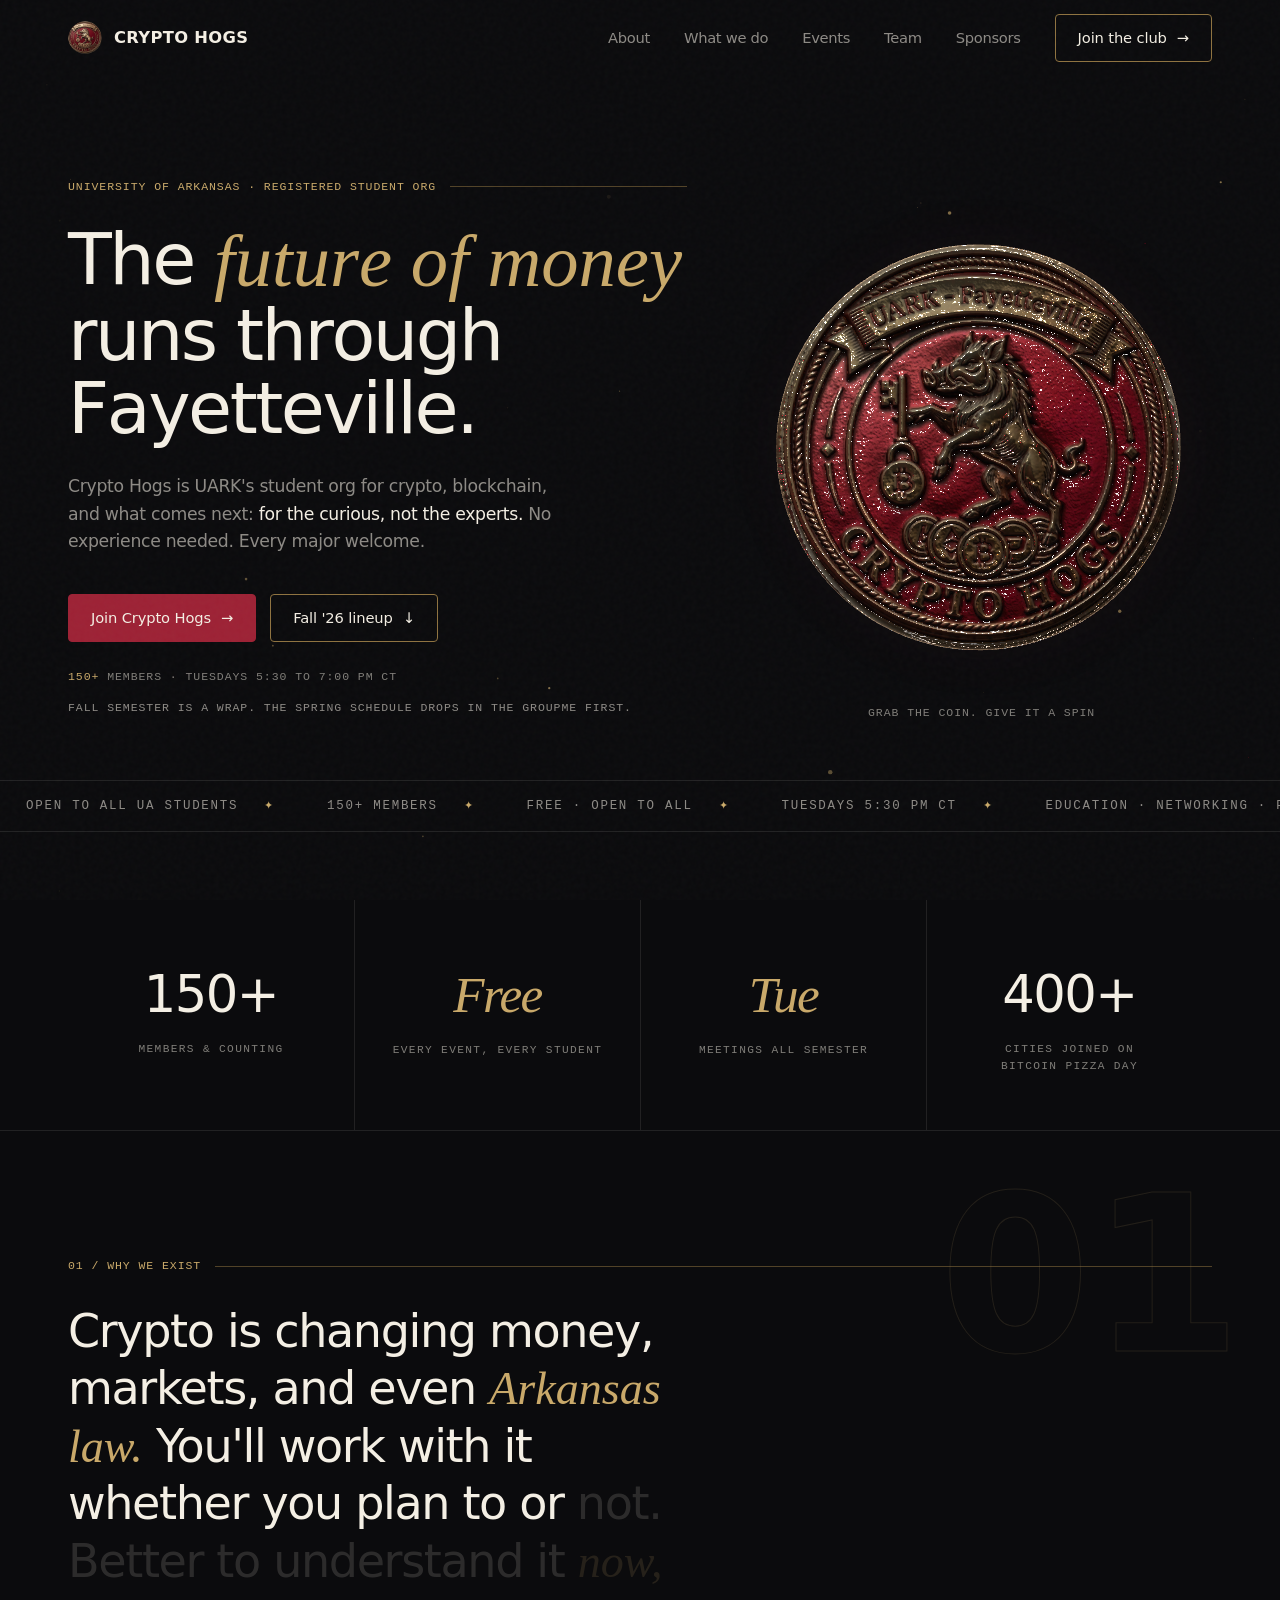
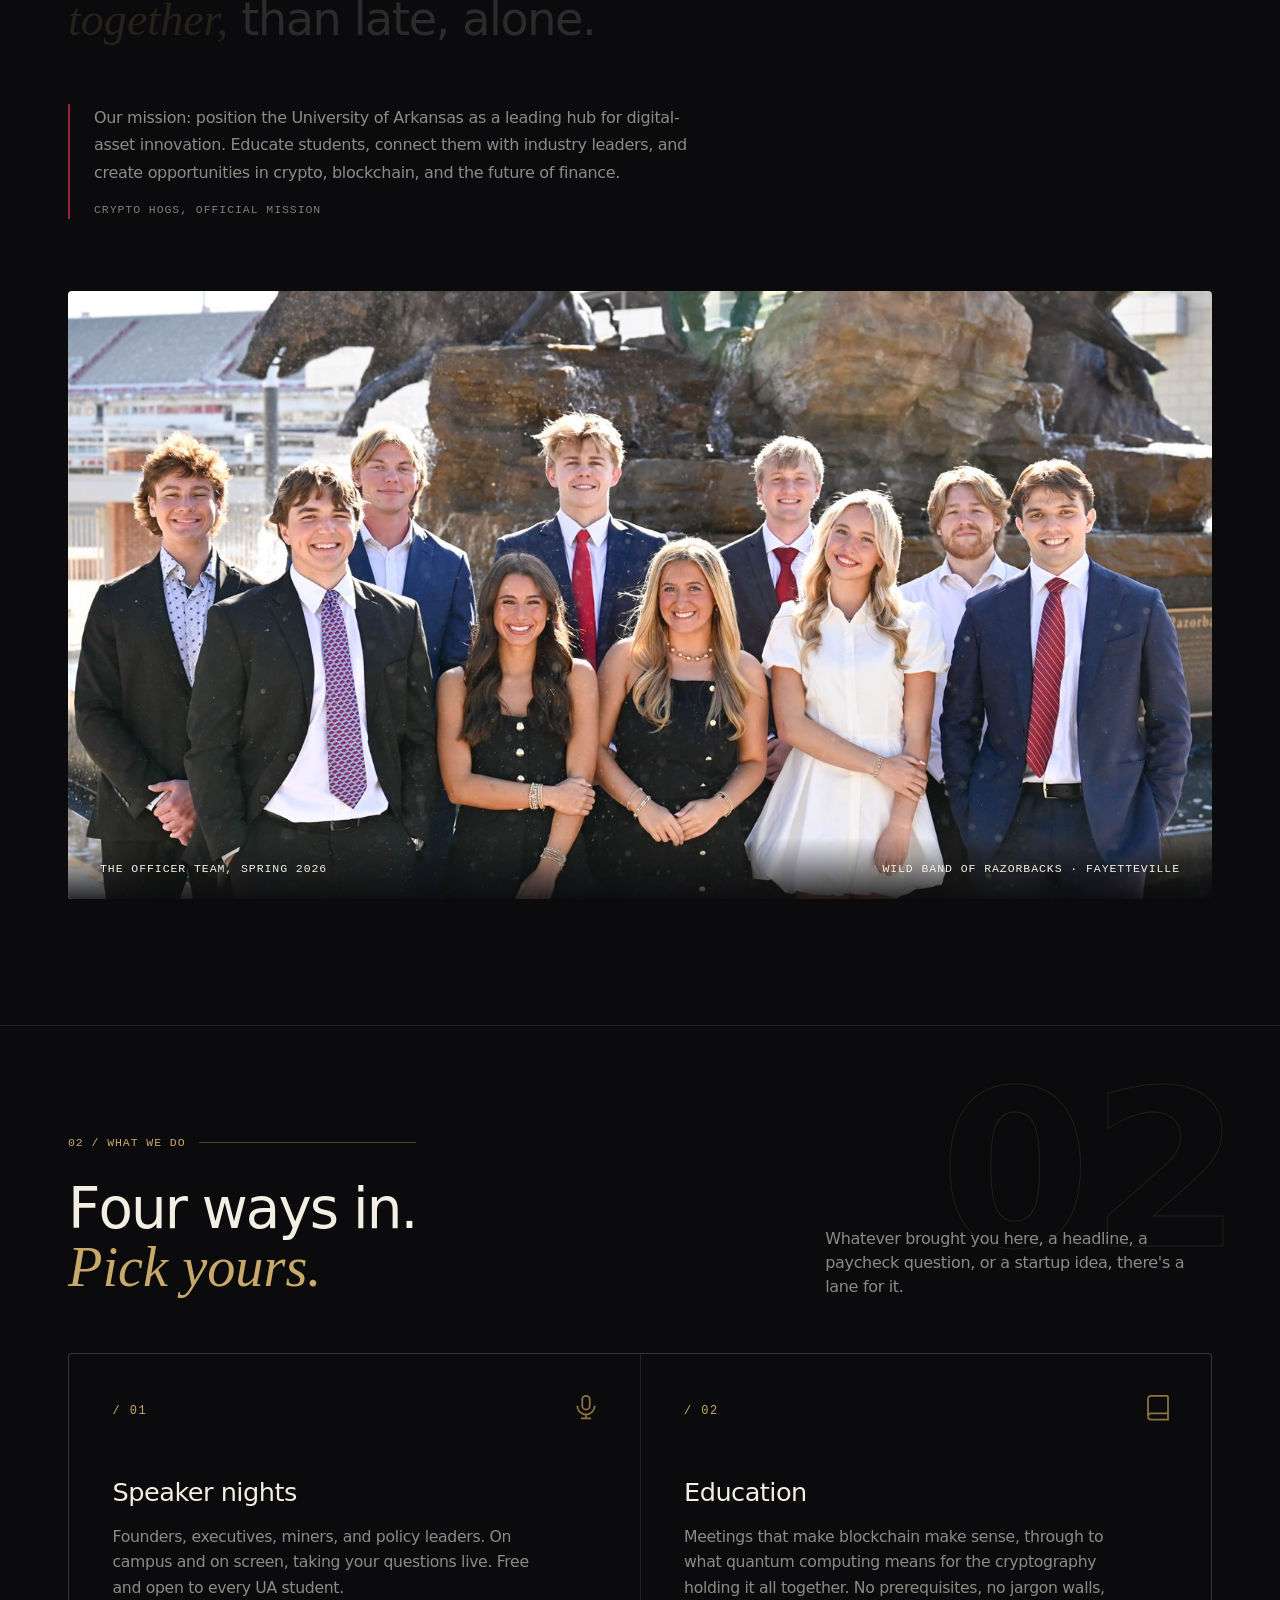
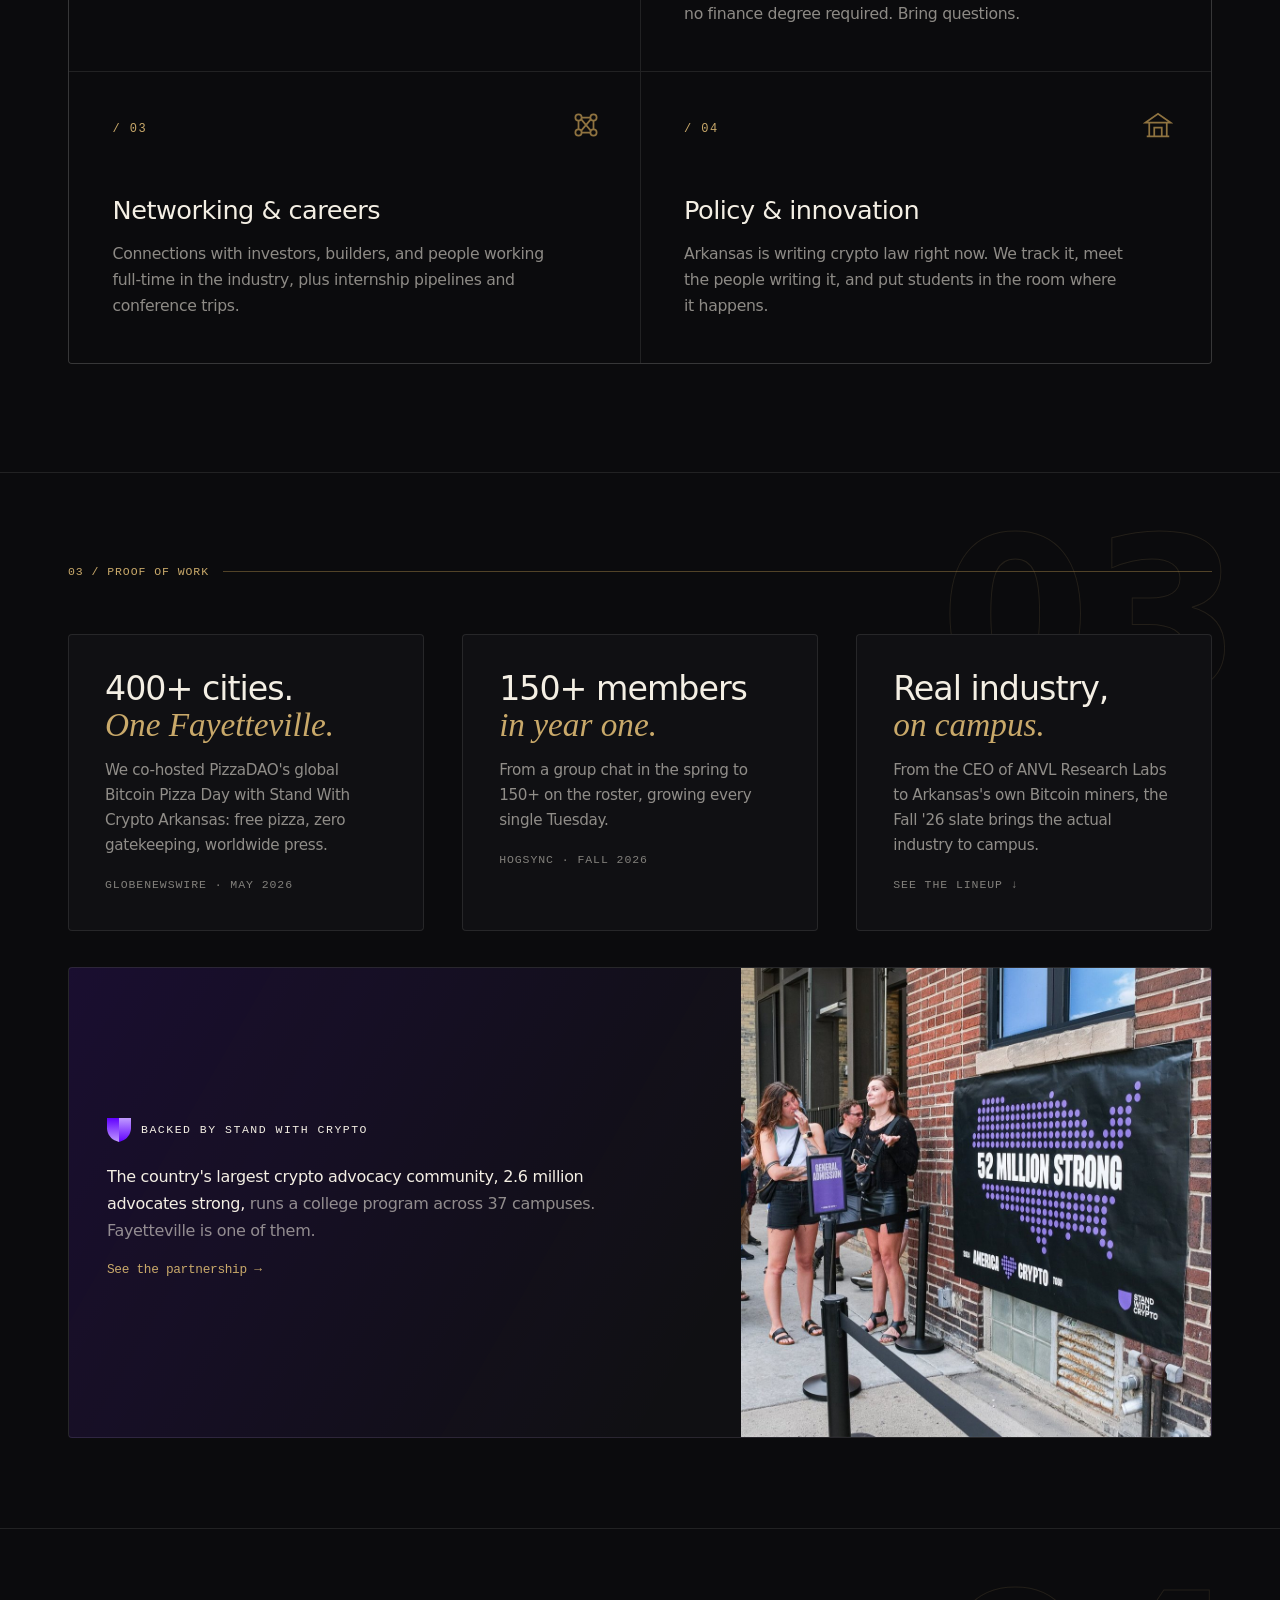
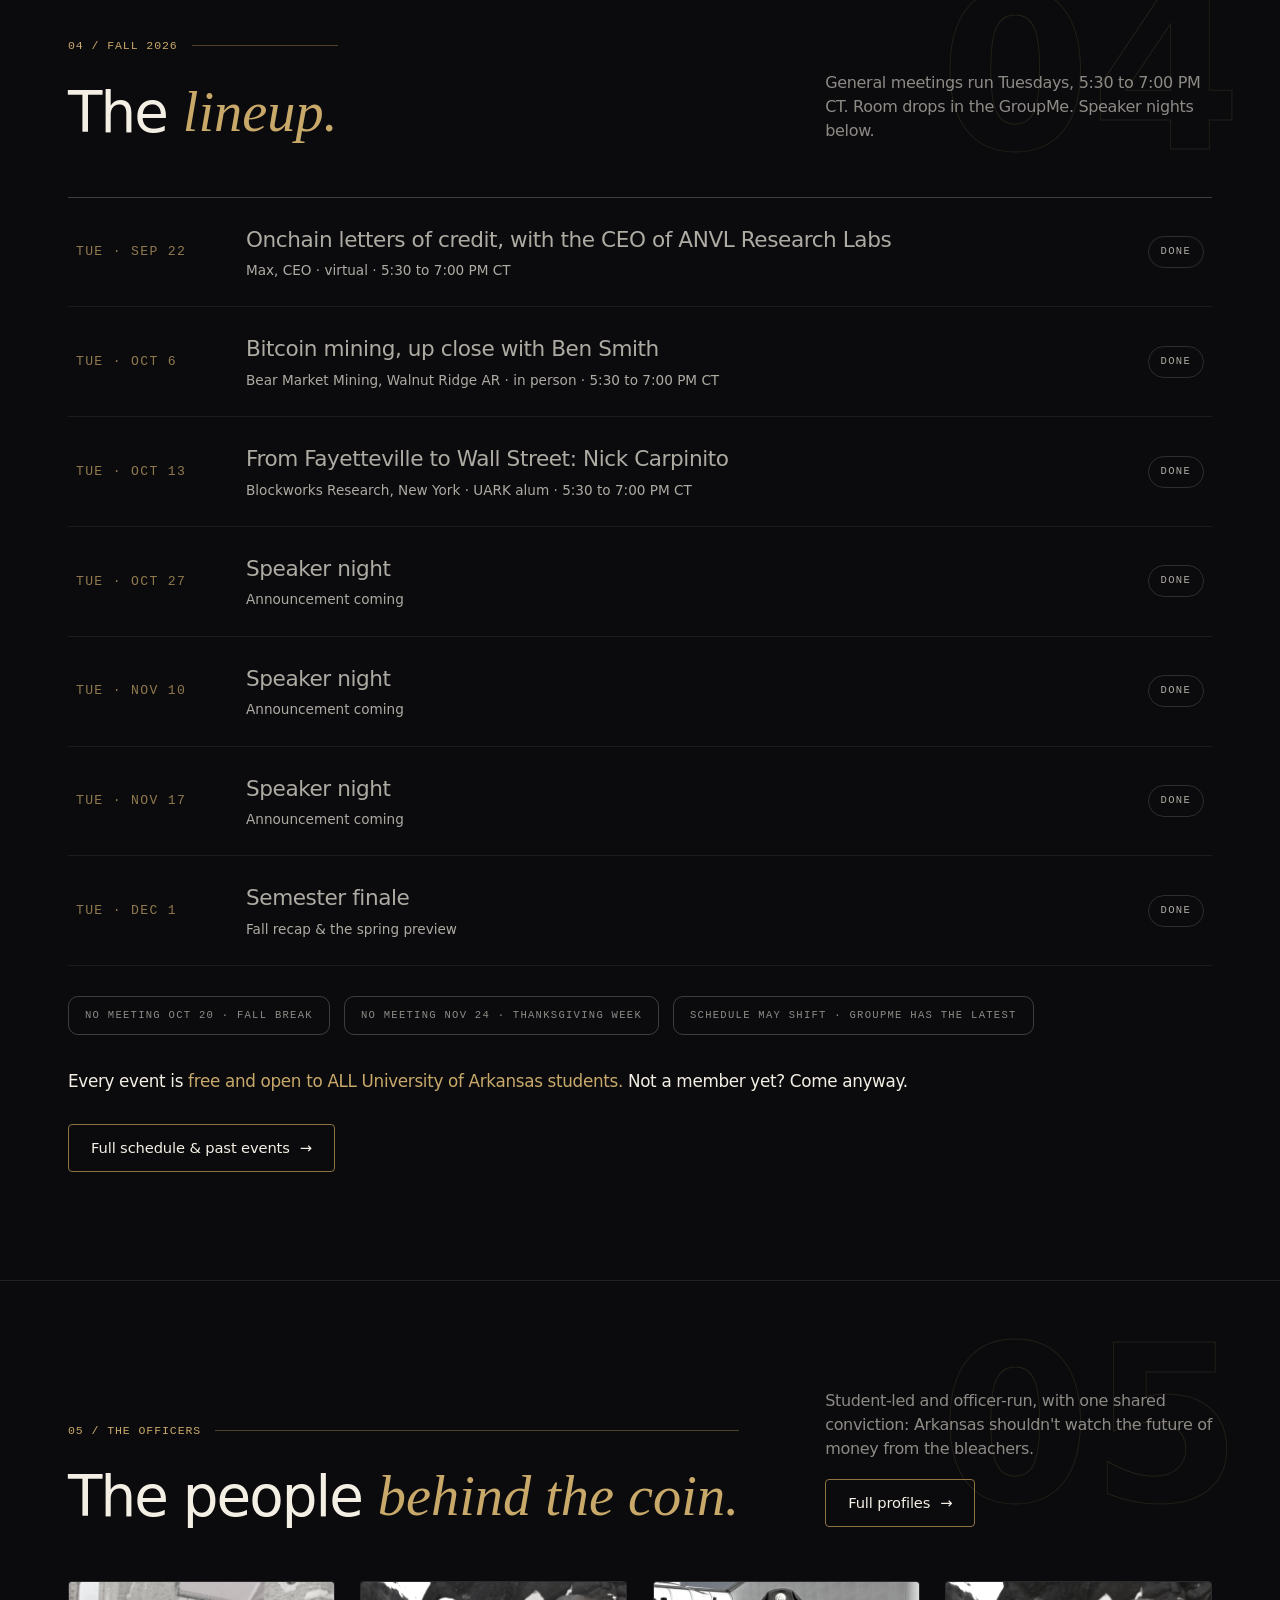
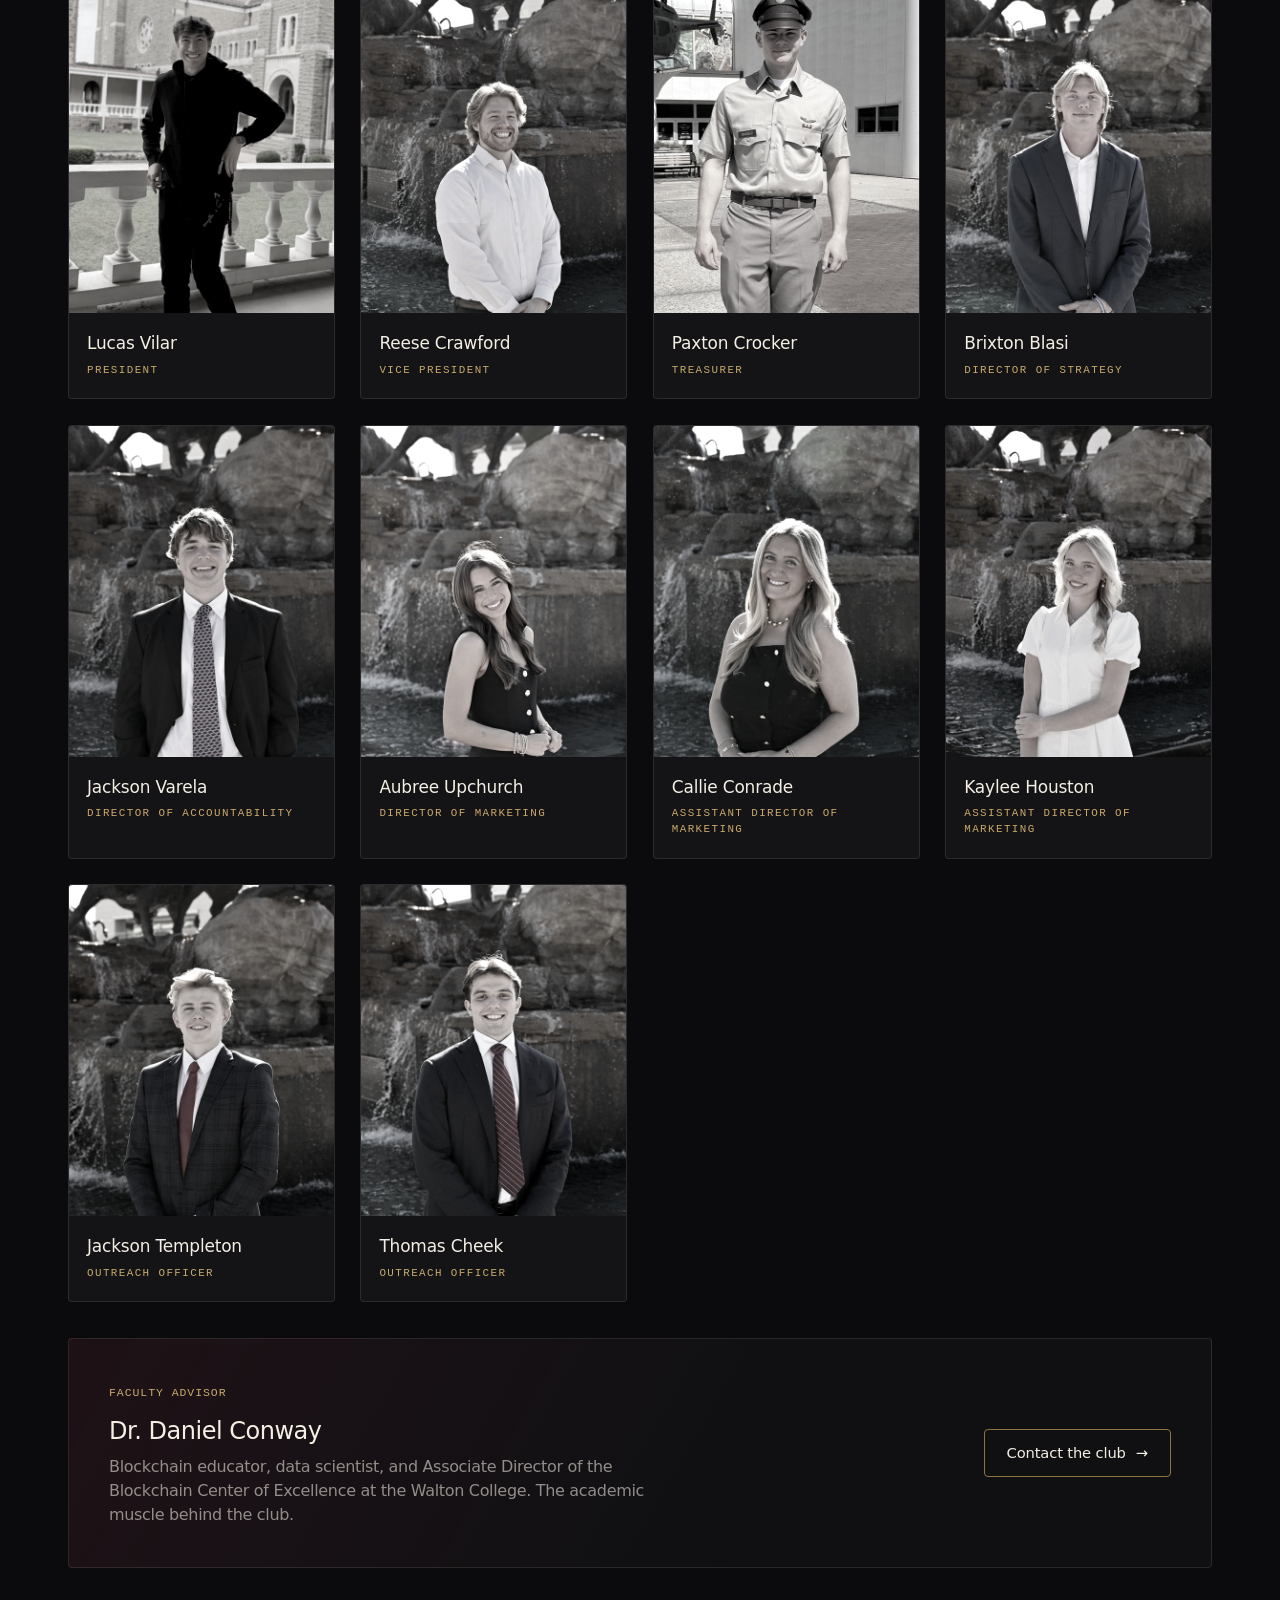
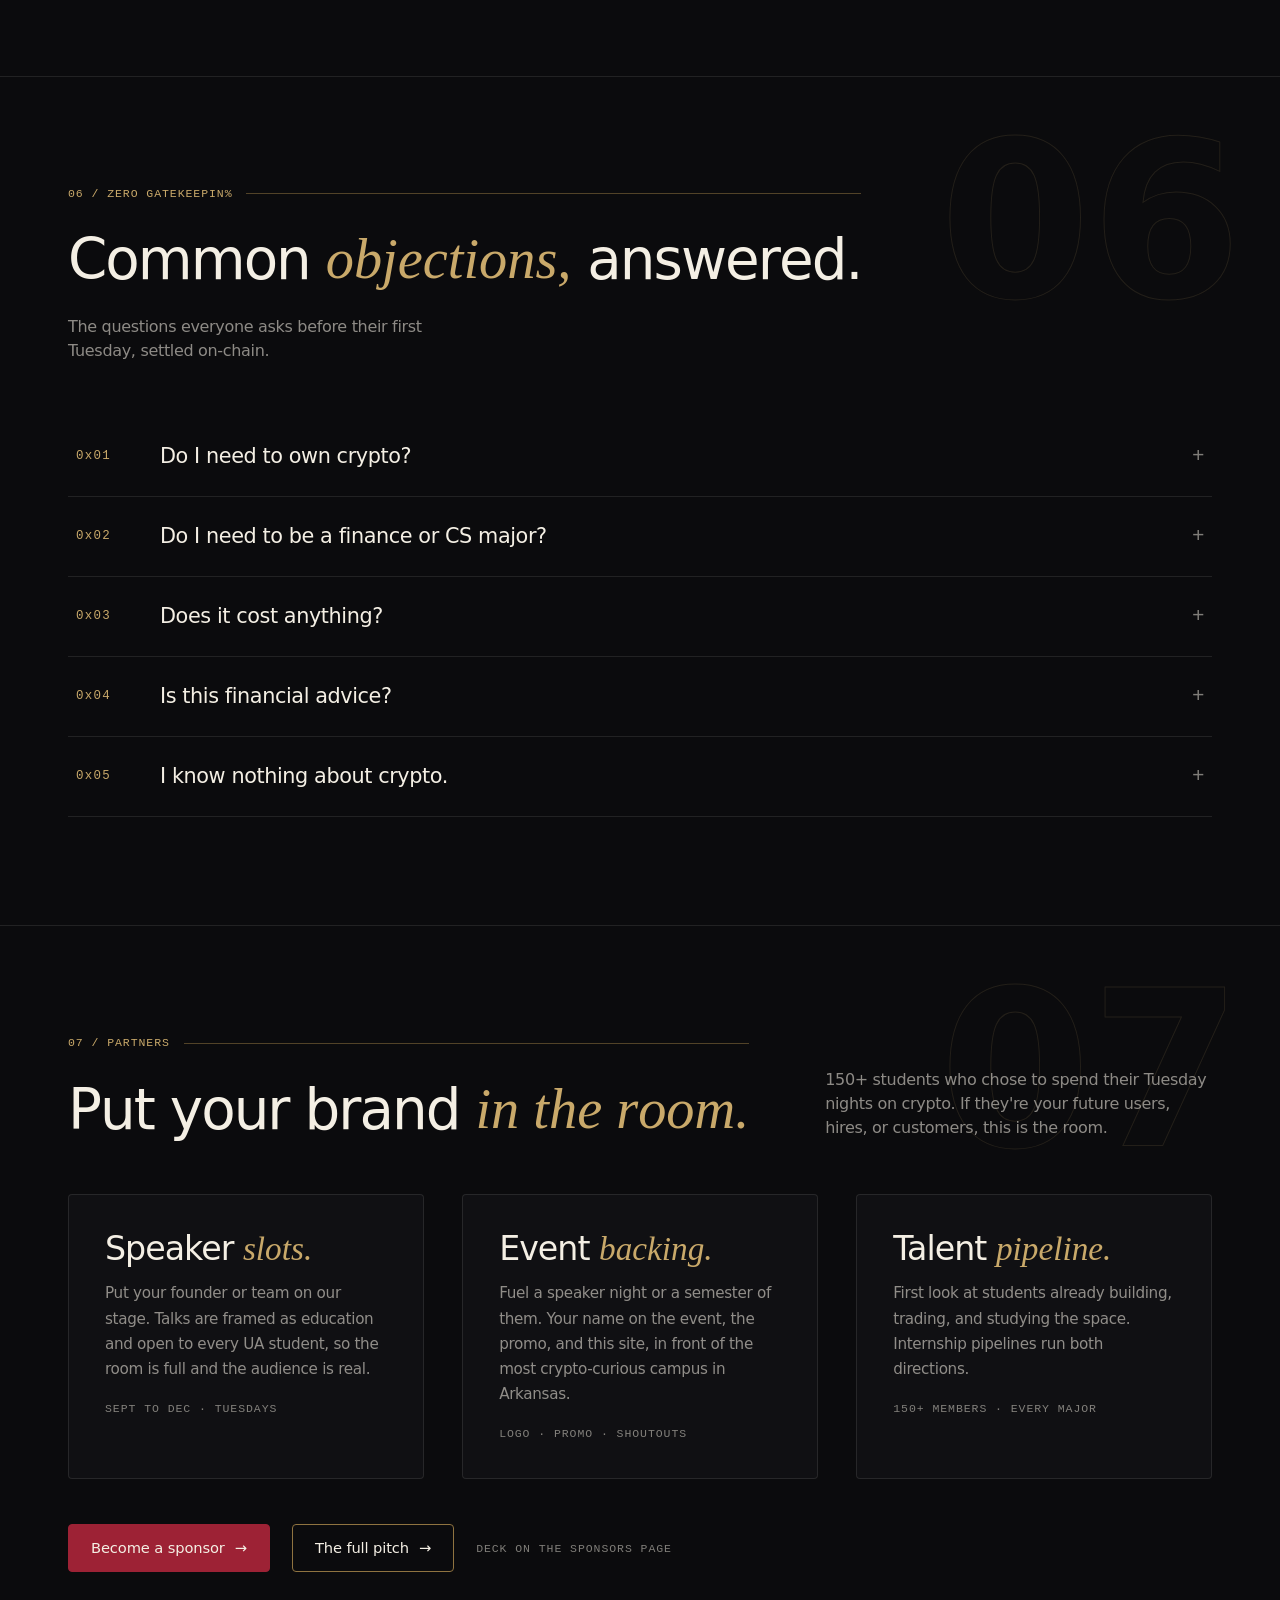
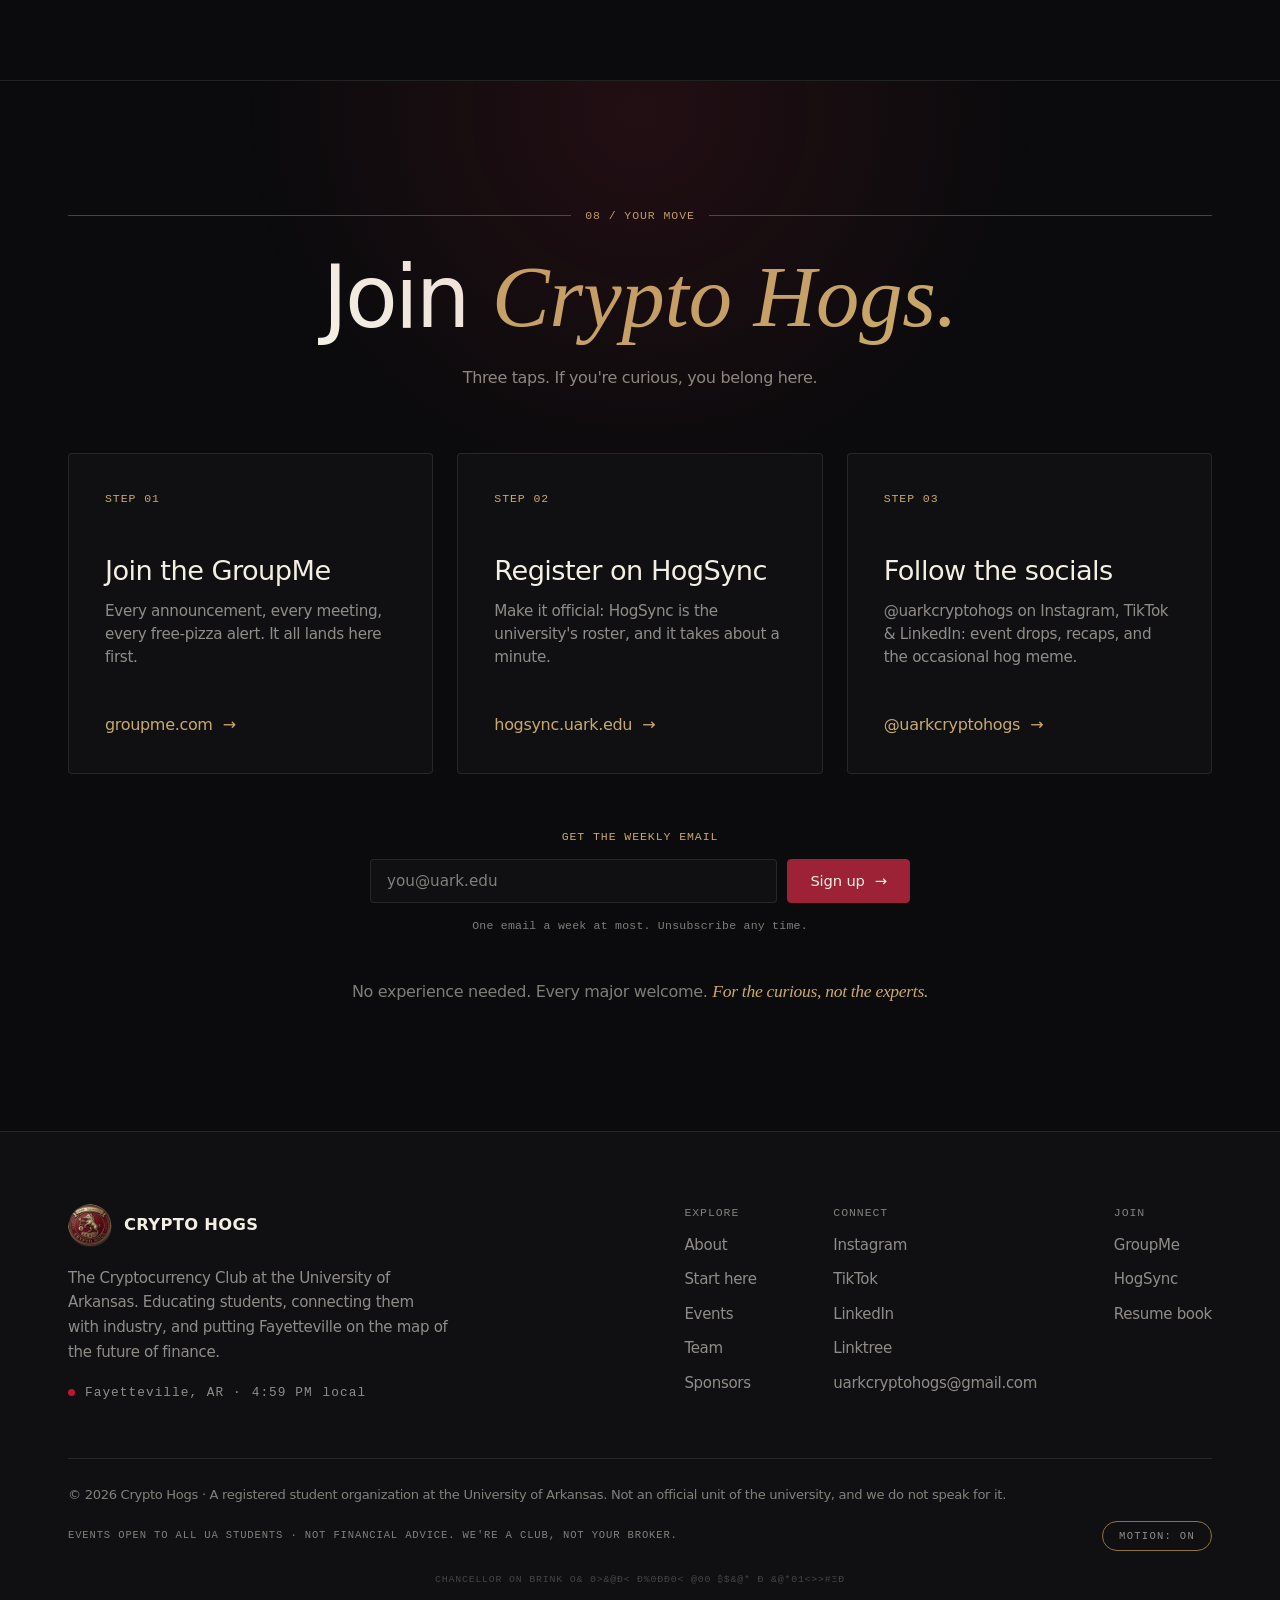
==== index.html @ 88d33157 "A start-here path for people who have never owned any crypto Adds start.html: five free resources in" ====
<!DOCTYPE html>
<!--
   CRYPTO HOGS · University of Arkansas · est. 2026
   The future of money runs through Fayetteville.
   psst... type "wps" anywhere on the page.
-->
<html lang="en">
<head>
<meta charset="UTF-8">
<meta name="viewport" content="width=device-width, initial-scale=1.0">
<meta http-equiv="Content-Security-Policy" content="default-src 'self'; script-src 'self' 'unsafe-inline'; style-src 'self' 'unsafe-inline' https://fonts.googleapis.com; font-src https://fonts.gstatic.com; img-src 'self' data:; connect-src 'self' https://mempool.space https://umnizqaitlhulsxsasoz.supabase.co; object-src 'none'; base-uri 'none'; form-action 'none'">
<meta name="referrer" content="strict-origin-when-cross-origin">
<script>
  /* Motion preference: an explicit choice on the page wins over the OS setting,
     so the experience never silently dies when the OS reduce-motion flag flips. */
  window.__reduced = function(){
    try {
      var p = localStorage.getItem('ch-motion');
      if (p === 'full') return false;
      if (p === 'reduced') return true;
    } catch (e) {}
    if (/[?&]motion\b/.test(location.search)) return false;
    if (/[?&]static\b/.test(location.search)) return true;
    return window.matchMedia('(prefers-reduced-motion: reduce)').matches;
  };
  /* Mirror the decision onto <html> so the CSS animations follow the same switch as the JS. */
  document.documentElement.classList.add(window.__reduced() ? 'motion-off' : 'motion-on');
</script>
<title>Crypto Hogs · UARK's Crypto Club</title>
<meta name="description" content="Crypto Hogs is the University of Arkansas student org for crypto, blockchain, and quantum computing. Speakers, education, networking, policy. Free and open to all UA students.">
<meta property="og:title" content="Crypto Hogs · UARK's Crypto Club">
<meta property="og:description" content="The future of money runs through Fayetteville. Speakers, education, networking & policy. Open to all UA students.">
<meta property="og:image" content="https://jacksonvarela1.github.io/cryptohogs/assets/og-card.jpg">
<meta property="og:url" content="https://jacksonvarela1.github.io/cryptohogs/">
<link rel="canonical" href="https://jacksonvarela1.github.io/cryptohogs/">
<meta property="og:type" content="website">
<meta name="twitter:card" content="summary_large_image">
<meta name="twitter:image" content="https://jacksonvarela1.github.io/cryptohogs/assets/og-card.jpg">
<link rel="apple-touch-icon" href="assets/apple-touch-icon.png">
<link rel="icon" type="image/png" href="assets/coin-96.png">
<noscript><style>.reveal{opacity:1!important;transform:none!important}.word{opacity:1!important}</style></noscript>
<link rel="preconnect" href="https://fonts.googleapis.com">
<link rel="preconnect" href="https://fonts.gstatic.com" crossorigin>
<link href="https://fonts.googleapis.com/css2?family=Space+Grotesk:wght@400;500;700&family=Instrument+Serif:ital@0;1&family=IBM+Plex+Mono:wght@400;500&display=swap" rel="stylesheet">
<style>
  /* ============ TOKENS ============ */
  :root{
    --ink:#0B0B0D;
    --ink-2:#101013;
    --panel:#141417;
    --line:rgba(244,239,228,.10);
    --line-strong:rgba(244,239,228,.22);
    --cream:#F4EFE4;
    --cream-dim:rgba(244,239,228,.56);
    --cream-faint:rgba(244,239,228,.5);
    --cardinal:#9D2235;
    --cardinal-hot:#C41230;
    --bronze:#C9A96A;
    --bronze-deep:#8F7340;
    --radius:4px;
    --ease:cubic-bezier(.22,1,.36,1);
    --font-d:'Space Grotesk',ui-sans-serif,system-ui,sans-serif;
    --font-s:'Instrument Serif',Georgia,serif;
    --font-m:'IBM Plex Mono',ui-monospace,Consolas,monospace;
  }
  *{margin:0;padding:0;box-sizing:border-box}
  html{scroll-behavior:smooth}
  /* Reduced motion: the OS preference applies unless the page's own Motion switch says "on";
     the switch saying "off" applies even when the OS says nothing. No JS: OS preference only. */
  @media (prefers-reduced-motion:reduce){
    html:not(.motion-on){scroll-behavior:auto}
    html:not(.motion-on) *,html:not(.motion-on) *::before,html:not(.motion-on) *::after{animation-duration:.01ms!important;animation-iteration-count:1!important;transition-duration:.01ms!important}
  }
  html.motion-off{scroll-behavior:auto}
  html.motion-off *,html.motion-off *::before,html.motion-off *::after{animation-duration:.01ms!important;animation-iteration-count:1!important;transition-duration:.01ms!important}
  html{background:var(--ink)}
  /* overflow-x:clip on body only (not hidden, not on html): hidden makes body a
     scroll container and breaks smooth anchor scrolling; clip on html freezes
     page scrolling entirely because its paired axis also computes to clip */
  body{overflow-x:clip}
  body{
    background:transparent;
    color:var(--cream);
    font-family:var(--font-d);
    font-size:1rem;
    line-height:1.5;
    letter-spacing:-.02em;
    -webkit-font-smoothing:antialiased;
  }
  section[id]{scroll-margin-top:72px}
  ::selection{background:var(--cardinal);color:var(--cream)}
  :focus-visible{outline:1.5px solid var(--bronze);outline-offset:4px}
  a[target="_blank"]::after{content:" (opens in a new tab)";position:absolute;width:1px;height:1px;overflow:hidden;clip:rect(0 0 0 0);white-space:nowrap}
  img{max-width:100%;display:block}
  a{color:inherit;text-decoration:none}
  .wrap{max-width:1240px;margin:0 auto;padding:0 clamp(20px,4vw,48px)}
  .mono{font-family:var(--font-m);letter-spacing:.08em;text-transform:uppercase;font-size:.72rem;font-weight:500}
  .serif{font-family:var(--font-s);font-style:italic;font-weight:400;letter-spacing:0}
  .eyebrow{display:flex;align-items:center;gap:14px;color:var(--bronze);margin-bottom:28px}
  .eyebrow::after{content:"";height:1px;flex:1;background:var(--bronze-deep);opacity:.55}
  .join .eyebrow::before{content:"";height:1px;flex:1;background:var(--bronze-deep);opacity:.55}
  .proof .eyebrow{margin-bottom:clamp(36px,6vh,64px)}
  section{position:relative}

  /* ============ REVEAL ANIMS ============ */
  .reveal{opacity:0;transform:translateY(28px);transition:opacity .9s var(--ease),transform .9s var(--ease)}
  .reveal.in{opacity:1;transform:none}
  .reveal-d1{transition-delay:.08s}.reveal-d2{transition-delay:.16s}.reveal-d3{transition-delay:.24s}.reveal-d4{transition-delay:.32s}

  /* ============ NAV ============ */
  header{
    position:fixed;inset:0 0 auto 0;z-index:70;
    transition:background .4s var(--ease),border-color .4s var(--ease);
    border-bottom:1px solid transparent;
  }
  header.scrolled{background:rgba(11,11,13,.96);border-bottom-color:var(--line)}
  .nav{display:flex;align-items:center;justify-content:space-between;height:76px}
  .brand{display:flex;align-items:center;gap:12px;font-weight:700;font-size:1.02rem;letter-spacing:.02em}
  .brand img{width:34px;height:34px;transition:transform .6s var(--ease)}
  .brand:hover img{transform:rotate(180deg)}
  .navlinks{display:flex;align-items:center;gap:34px}
  .navlinks a.link{font-size:.92rem;color:var(--cream-dim);transition:color .3s var(--ease);position:relative}
  .navlinks a.link:hover{color:var(--cream)}
  .navlinks a.link::after{content:"";position:absolute;left:0;bottom:-6px;height:1px;width:0;background:var(--bronze);transition:width .35s var(--ease)}
  .navlinks a.link:hover::after{width:100%}
  .btn{
    display:inline-flex;align-items:center;gap:10px;
    font-family:var(--font-d);font-weight:500;font-size:.92rem;letter-spacing:-.01em;
    padding:12px 22px;border-radius:var(--radius);cursor:pointer;
    border:1px solid var(--bronze-deep);color:var(--cream);background:transparent;
    transition:background .3s var(--ease),border-color .3s var(--ease),color .3s var(--ease),transform .3s var(--ease);
  }
  .btn:hover{background:var(--bronze);border-color:var(--bronze);color:#141414}
  .btn.solid{background:var(--cardinal);border-color:var(--cardinal)}
  .btn.solid:hover{background:var(--cardinal-hot);border-color:var(--cardinal-hot);color:var(--cream)}
  .btn .arr{transition:transform .3s var(--ease)}
  .btn:hover .arr{transform:translateX(4px)}
  .burger{display:none;background:none;border:none;cursor:pointer;padding:10px;z-index:70}
  .burger span{display:block;width:26px;height:2px;background:var(--cream);margin:6px 0;transition:transform .4s var(--ease),opacity .3s}
  .menu-open .burger span:nth-child(1){transform:translateY(8px) rotate(45deg)}
  .menu-open .burger span:nth-child(2){opacity:0}
  .menu-open .burger span:nth-child(3){transform:translateY(-8px) rotate(-45deg)}
  .mobilemenu{
    position:fixed;inset:0;background:var(--ink);z-index:60;display:flex;flex-direction:column;
    justify-content:center;padding:0 32px;gap:8px;
    opacity:0;pointer-events:none;visibility:hidden;
    transition:opacity .4s var(--ease),visibility 0s .4s;
  }
  .menu-open .mobilemenu{opacity:1;pointer-events:auto;visibility:visible;transition:opacity .4s var(--ease),visibility 0s 0s}
  body.menu-open{overflow:hidden}
  .mobilemenu a{font-size:clamp(2rem,9vw,3rem);font-weight:500;letter-spacing:-.03em;padding:10px 0;border-bottom:1px solid var(--line);transition:color .3s,padding-left .3s var(--ease)}
  .mobilemenu a:hover{color:var(--bronze);padding-left:12px}
  .mobilemenu .mono{color:var(--cream-faint);margin-bottom:18px}

  /* ============ HERO ============ */
  .hero{min-height:100vh;min-height:100svh;display:flex;flex-direction:column;justify-content:center;padding-top:110px;position:relative}
  .hero-grid{display:grid;grid-template-columns:1.15fr .85fr;gap:clamp(24px,5vw,72px);align-items:center}
  h1{
    font-size:clamp(2.6rem,5.6vw,4.9rem);
    line-height:1.02;font-weight:500;letter-spacing:-.035em;
  }
  h1 .serif{color:var(--bronze);font-size:1.04em}
  .hero-sub{margin-top:28px;max-width:46ch;color:var(--cream-dim);font-size:1.08rem;line-height:1.6}
  .hero-sub strong{color:var(--cream);font-weight:500}
  .hero-ctas{display:flex;gap:14px;margin-top:38px;flex-wrap:wrap}
  .hero-note{margin-top:26px;color:var(--cream-faint)}
  .hero-note b{color:var(--bronze);font-weight:500}

  /* coin */
  .coin-stage{display:flex;justify-content:center;position:relative}
  .coin-glow{
    position:absolute;inset:50% auto auto 50%;width:min(34vw,480px);aspect-ratio:1;
    transform:translate(-50%,-50%);border-radius:50%;
    background:radial-gradient(circle,rgba(201,169,106,.20),rgba(157,34,53,.10) 45%,transparent 70%);
    filter:blur(30px);pointer-events:none;
  }
  .coin-wrap{position:relative}
  .coin3d{
    width:min(36vw,500px);aspect-ratio:1;position:relative;cursor:grab;user-select:none;
    touch-action:pan-y;-webkit-tap-highlight-color:transparent;
  }
  .coin3d.dragging{cursor:grabbing}
  .coin3d canvas{position:absolute;inset:0;width:100%!important;height:100%!important;display:block}
  .coin3d img{
    position:absolute;inset:9%;width:82%;height:82%;border-radius:50%;pointer-events:none;
    box-shadow:0 30px 60px rgba(0,0,0,.55);transition:opacity .6s var(--ease);
  }
  .coin3d.live img{opacity:0}
  .brand img{border-radius:50%}
  @keyframes floaty{0%,100%{transform:translateY(0)}50%{transform:translateY(-14px)}}
  .coin-float{animation:floaty 6.5s ease-in-out infinite}
  .coin-hint{position:absolute;left:50%;bottom:-44px;transform:translateX(-50%);color:var(--cream-faint);white-space:nowrap}
  .particle{position:fixed;z-index:115;pointer-events:none;font-size:20px;line-height:1;will-change:transform,opacity}

  /* film grain (static: animating a full-viewport layer costs more than it looks) */
  body::after{
    content:"";position:fixed;inset:0;pointer-events:none;z-index:100;opacity:.05;
    background-image:url("data:image/svg+xml,%3Csvg xmlns='http://www.w3.org/2000/svg' viewBox='0 0 220 220'%3E%3Cfilter id='n'%3E%3CfeTurbulence type='fractalNoise' baseFrequency='0.85' numOctaves='2'/%3E%3C/filter%3E%3Crect width='220' height='220' filter='url(%23n)' opacity='0.55'/%3E%3C/svg%3E");
  }

  /* ghost section numerals */
  .ghost{
    position:absolute;top:clamp(10px,4vh,44px);right:clamp(6px,3vw,44px);z-index:0;
    font-family:var(--font-d);font-weight:700;line-height:1;pointer-events:none;user-select:none;
    font-size:clamp(7rem,17vw,15rem);color:transparent;
    -webkit-text-stroke:1px rgba(201,169,106,.13);
  }
  @media (max-width:480px){.ghost{display:none}}
  .ghost ~ .wrap{position:relative;z-index:1}

  /* custom cursor */
  @media (hover:hover) and (pointer:fine){
    body.cursor-on, body.cursor-on a, body.cursor-on button, body.cursor-on .coin3d{cursor:none}
    .cur-dot,.cur-ring{position:fixed;top:0;left:0;pointer-events:none;z-index:120;border-radius:50%;transform:translate(-200px,-200px)}
    .cur-dot{width:6px;height:6px;background:var(--bronze)}
    .cur-ring{
      width:34px;height:34px;border:1px solid rgba(201,169,106,.55);
      transition:border-color .25s var(--ease);
    }
    body.cursor-hot .cur-ring{border-color:var(--bronze)}
    body.cursor-hot .cur-dot{background:var(--cardinal-hot)}
  }

  /* masked char reveal (mask released after the reveal so descenders never clip) */
  .word-w{display:inline-block;overflow:hidden;vertical-align:top}
  .ch{display:inline-block}
  .split-done .word-w{overflow:visible}

  /* officer photos: mono at rest, color on hover */
  .card .ph img{filter:saturate(.12) contrast(1.06);transition:transform .9s var(--ease),filter .7s var(--ease)}
  .card:hover .ph img{filter:none}

  /* card glare sweep (position driven by JS tilt) */
  .card::after{
    content:"";position:absolute;inset:0;pointer-events:none;opacity:0;z-index:2;
    background:radial-gradient(420px circle at var(--gx,50%) var(--gy,50%),rgba(201,169,106,.15),transparent 55%);
    transition:opacity .4s var(--ease);
  }
  .card:hover::after{opacity:1}

  /* page-wide ember field (fixed, behind all content) */
  .embers{position:fixed;inset:0;pointer-events:none;z-index:-1}
  .hero > .wrap, .hero > .marquee{position:relative;z-index:1}

  /* constant ambient life: gold accents breathe, glow pulses, marquee stars turn */
  @keyframes goldbreathe{0%,100%{opacity:.82}50%{opacity:1}}
  .proof-card .serif, .stat b em, .join-fine em{animation:goldbreathe 6.5s ease-in-out infinite}
  .mq-paused .marquee-track{animation-play-state:paused}
  @keyframes glowpulse{0%,100%{opacity:.8;transform:translate(-50%,-50%) scale(1)}50%{opacity:1;transform:translate(-50%,-50%) scale(1.08)}}
  .coin-glow{animation:glowpulse 6s ease-in-out infinite}
  @keyframes spinstar{to{transform:rotate(360deg)}}
  .marquee-inner span::after{display:inline-block;animation:spinstar 10s linear infinite}

  /* scroll progress */
  .scroll-progress{
    position:fixed;top:0;left:0;right:0;height:2px;z-index:130;pointer-events:none;
    background:linear-gradient(90deg,var(--bronze),var(--cardinal-hot));
    transform:scaleX(0);transform-origin:0 50%;
  }

  /* confirmed chip pulse */
  .chip.hot{position:relative;padding-left:26px}
  .chip.hot::before{
    content:"";position:absolute;left:12px;top:50%;transform:translateY(-50%);
    width:6px;height:6px;border-radius:50%;background:var(--cream);animation:pulse 2s infinite;
  }

  /* lite mode: phones & low-memory devices skip the heavy atmosphere */
  html.lite body::after{display:none}
  html.lite header.scrolled{background:rgba(11,11,13,.97)}

  /* next block line (hero) */
  .nextblock{margin-top:14px;color:var(--cream-dim)}
  .nextblock b{color:var(--bronze);font-weight:500}
  .nextblock.is-tonight{color:var(--cream)}
  .nextblock .nb-tag{display:inline-block;margin-right:9px;padding:3px 9px;border-radius:var(--radius);
    background:var(--cardinal-hot);color:var(--cream);font-weight:600;font-size:.86em;
    letter-spacing:.12em;text-transform:uppercase}

  /* FAQ: block-explorer rows */
  .faq{border-top:1px solid var(--line);padding:clamp(80px,12vh,150px) 0}
  .faqrow{border-bottom:1px solid var(--line)}
  .faqrow summary{
    display:grid;grid-template-columns:64px 1fr auto;gap:20px;align-items:center;
    padding:24px 8px;cursor:pointer;list-style:none;
    font-size:clamp(1.02rem,1.7vw,1.3rem);font-weight:500;letter-spacing:-.02em;
    transition:background .35s var(--ease),padding-left .35s var(--ease);
  }
  .faqrow summary::-webkit-details-marker{display:none}
  .faqrow summary:hover{background:var(--ink-2);padding-left:20px}
  .faqrow summary .idx{font-family:var(--font-m);font-size:.78rem;color:var(--bronze);letter-spacing:.1em}
  .faqrow summary .tog{font-family:var(--font-m);color:var(--cream-faint);transition:transform .35s var(--ease)}
  .faqrow[open] summary .tog{transform:rotate(45deg)}
  .faqrow p{padding:0 8px 26px 84px;color:var(--cream-dim);max-width:62ch;line-height:1.7}
  .faqrow p b{color:var(--cream);font-weight:500}
  .faq .section-head p{max-width:36ch}
  @media (max-width:860px){
    .faqrow summary{grid-template-columns:48px 1fr auto}
    .faqrow p{padding-left:8px}
  }

  /* 21-click toast */
  .toast21{
    position:fixed;left:50%;bottom:34px;transform:translate(-50%,80px);z-index:126;
    background:var(--panel);border:1px solid var(--bronze-deep);border-radius:100px;
    padding:14px 26px;font-family:var(--font-m);font-size:.75rem;letter-spacing:.1em;
    color:var(--bronze);opacity:0;transition:transform .5s var(--ease),opacity .5s var(--ease);
    pointer-events:none;white-space:nowrap;
  }
  .toast21.on{transform:translate(-50%,0);opacity:1}

  /* home: backed by Stand With Crypto band */
  .home-swc{
    margin-top:clamp(28px,4vh,44px);display:grid;grid-template-columns:1.35fr 1fr;gap:clamp(20px,3vw,40px);
    align-items:center;border:1px solid var(--line);border-radius:var(--radius);overflow:hidden;
    background:linear-gradient(120deg,rgba(97,0,255,.12),transparent 60%),var(--ink-2);
  }
  .home-swc-body{padding:clamp(22px,3vw,38px)}
  .home-swc-badge{display:inline-flex;align-items:center;gap:10px;font-family:var(--font-m);font-size:.72rem;letter-spacing:.13em;text-transform:uppercase;color:var(--cream)}
  .home-swc-badge img{width:24px;height:24px}
  .home-swc-body p{color:var(--cream-dim);line-height:1.7;margin:14px 0 0;max-width:56ch}
  .home-swc-body p b{color:var(--cream);font-weight:500}
  .home-swc-link{display:inline-block;margin-top:8px;padding:8px 0;font-family:var(--font-m);font-size:.8rem;color:var(--bronze)}
  .home-swc-link .arr{transition:transform .3s var(--ease);display:inline-block}
  .home-swc-link:hover .arr{transform:translateX(4px)}
  .home-swc-figure{align-self:stretch;min-height:200px;margin:0;aspect-ratio:1}
  .home-swc-figure img{display:block;width:100%;height:100%;object-fit:cover}
  @media (max-width:760px){ .home-swc{grid-template-columns:1fr} .home-swc-figure{min-height:180px;order:-1} }

  /* sponsors */
  .sponsors{border-top:1px solid var(--line);padding:clamp(80px,12vh,150px) 0;position:relative}
  .sponsor-cta{
    margin-top:clamp(32px,5vh,52px);display:flex;align-items:center;gap:22px;flex-wrap:wrap;
  }
  .sponsor-cta .mono{color:var(--cream-faint)}

  /* genesis egg */
  .genesis{display:block;text-align:center;margin-top:22px;color:rgba(244,239,228,.24);font-size:.62rem}

  /* wps easter egg */
  .wps{
    position:fixed;inset:0;display:flex;align-items:center;justify-content:center;gap:.35em;
    z-index:125;pointer-events:none;font-family:var(--font-s);font-style:italic;
    font-size:clamp(3rem,10vw,8rem);color:var(--bronze);text-shadow:0 8px 60px rgba(0,0,0,.7);
    animation:wpsout 1.9s var(--ease) forwards;
  }
  .wps span{opacity:0;animation:wpsword .5s var(--ease) forwards}
  .wps span:nth-child(2){animation-delay:.22s;color:var(--cream)}
  .wps span:nth-child(3){animation-delay:.44s;color:var(--cardinal-hot)}
  @keyframes wpsword{from{opacity:0;transform:translateY(44px) scale(.9)}to{opacity:1;transform:none}}
  @keyframes wpsout{0%,80%{opacity:1}100%{opacity:0}}

  /* marquee */
  .marquee{border-top:1px solid var(--line);border-bottom:1px solid var(--line);overflow:hidden;margin-top:clamp(40px,7vh,84px)}
  .marquee-track{display:flex;width:max-content;animation:mq 36s linear infinite}
  .marquee:hover .marquee-track{animation-play-state:paused}
  @keyframes mq{to{transform:translateX(-50%)}}
  .marquee-inner{display:flex;align-items:center;padding:16px 0;white-space:nowrap}
  .marquee-inner span{font-family:var(--font-m);font-size:.78rem;letter-spacing:.14em;text-transform:uppercase;color:var(--cream-dim);padding:0 26px;display:flex;align-items:center;gap:26px}
  .marquee-inner span::after{content:"✦";color:var(--bronze);font-size:.7rem}

  /* ============ STATS ============ */
  .stats{border-bottom:1px solid var(--line)}
  .stats-grid{display:grid;grid-template-columns:repeat(4,1fr)}
  .stat{padding:clamp(30px,4.5vw,56px) 20px;text-align:center;border-left:1px solid var(--line)}
  .stat:first-child{border-left:none}
  .stat b{display:block;font-size:clamp(2rem,4vw,3.2rem);font-weight:500;letter-spacing:-.03em;color:var(--cream)}
  .stat b em{font-family:var(--font-s);font-style:italic;color:var(--bronze)}
  .stat small{display:block;margin-top:8px;color:var(--cream-faint);font-family:var(--font-m);font-size:.7rem;letter-spacing:.12em;text-transform:uppercase;text-wrap:balance}

  /* ============ MISSION ============ */
  .mission{padding:clamp(90px,14vh,160px) 0}
  .mission p.big{
    font-size:clamp(1.7rem,3.6vw,3rem);line-height:1.25;font-weight:400;letter-spacing:-.03em;
    max-width:22ch;
  }
  .mission .word{opacity:.14;transition:opacity .25s linear}
  .mission .word.serif{color:var(--bronze)}
  .mission-quote{margin-top:56px;max-width:640px;border-left:2px solid var(--cardinal);padding-left:24px;color:var(--cream-dim);line-height:1.7}
  .mission-quote .mono{display:block;margin-top:14px;color:var(--cream-faint)}

  /* group photo */
  .groupshot{position:relative;border-radius:var(--radius);overflow:hidden;margin-top:72px}
  .groupshot img{width:100%;aspect-ratio:16/8.5;object-fit:cover;object-position:50% 30%;transform:scale(1.04);transition:transform 1.6s var(--ease)}
  .groupshot:hover img{transform:scale(1)}
  .groupshot figcaption{
    position:absolute;left:0;right:0;bottom:0;padding:22px clamp(16px,3vw,32px);
    background:linear-gradient(transparent,rgba(11,11,13,.88));
    display:flex;justify-content:space-between;align-items:baseline;gap:12px;flex-wrap:wrap;
  }

  /* ============ PILLARS ============ */
  .pillars{padding:clamp(80px,12vh,150px) 0;border-top:1px solid var(--line)}
  h2{font-size:clamp(2rem,4.4vw,3.6rem);font-weight:500;letter-spacing:-.035em;line-height:1.05;text-wrap:balance}
  h2 .serif{color:var(--bronze)}
  .section-head{display:flex;justify-content:space-between;align-items:end;gap:24px;margin-bottom:clamp(36px,6vh,64px);flex-wrap:wrap}
  .section-head p{max-width:38ch;color:var(--cream-dim)}
  .pillar-grid{display:grid;grid-template-columns:repeat(2,1fr);gap:1px;background:var(--line);border:1px solid var(--line);border-radius:var(--radius);overflow:hidden}
  .pillar{background:var(--ink);padding:clamp(26px,3.4vw,44px);position:relative;transition:background .45s var(--ease)}
  .pillar:hover{background:var(--panel)}
  .pillar .num{font-family:var(--font-m);color:var(--bronze);font-size:.75rem;letter-spacing:.12em}
  .pillar h3{font-size:clamp(1.25rem,2vw,1.6rem);font-weight:500;letter-spacing:-.02em;margin:52px 0 12px}
  .pillar p{color:var(--cream-dim);font-size:.98rem;line-height:1.65;max-width:44ch}
  .pillar svg{position:absolute;top:clamp(24px,3vw,40px);right:clamp(24px,3vw,40px);width:30px;height:30px;stroke:var(--bronze-deep);transition:stroke .4s,transform .5s var(--ease)}
  .pillar:hover svg{stroke:var(--bronze);transform:translateY(-4px)}

  /* ============ PROOF ============ */
  .proof{border-top:1px solid var(--line);padding:clamp(70px,10vh,120px) 0}
  .proof-grid{display:grid;grid-template-columns:repeat(3,1fr);gap:clamp(20px,3vw,40px)}
  .proof-card{border:1px solid var(--line);border-radius:var(--radius);padding:clamp(24px,3vw,36px);transition:border-color .4s var(--ease),transform .5s var(--ease);background:var(--ink-2)}
  .proof-card:hover{border-color:var(--bronze-deep);transform:translateY(-6px)}
  .proof-card b{display:block;font-size:clamp(1.5rem,2.6vw,2.1rem);font-weight:500;letter-spacing:-.03em;line-height:1.1;margin-bottom:14px}
  .proof-card b .serif{color:var(--bronze)}
  .proof-card p{color:var(--cream-dim);font-size:.95rem;line-height:1.65}
  .proof-card .mono{color:var(--cream-faint);display:block;margin-top:18px}

  /* ============ FALL SCHEDULE ============ */
  .fall{border-top:1px solid var(--line);padding:clamp(80px,12vh,150px) 0}
  .sched{border-top:1px solid var(--line-strong)}
  .row{
    display:grid;grid-template-columns:150px 1fr auto;gap:20px;align-items:center;
    padding:26px 8px;border-bottom:1px solid var(--line);
    transition:background .35s var(--ease),padding-left .35s var(--ease);
  }
  .row:hover{background:var(--ink-2);padding-left:20px}
  .row .date{font-family:var(--font-m);color:var(--bronze);font-size:.82rem;letter-spacing:.1em}
  .row .what{font-size:clamp(1.05rem,1.8vw,1.35rem);font-weight:500;letter-spacing:-.02em}
  .row .what small{display:block;font-size:.85rem;font-weight:400;color:var(--cream-faint);margin-top:4px;letter-spacing:0}
  .row.past{opacity:.7}
  .row.past:hover{opacity:.85}
  .row.past .what small,.row.past .chip{color:var(--cream)}
  .chip{font-family:var(--font-m);font-size:.66rem;letter-spacing:.12em;text-transform:uppercase;padding:7px 12px;border-radius:100px;border:1px solid var(--line-strong);color:var(--cream-dim);white-space:nowrap}
  .chip.hot{border-color:var(--cardinal);color:var(--cream);background:var(--cardinal)}
  .chip.tba{border-color:var(--line-strong);color:var(--cream-faint);background:transparent}
  .fall-notes{display:flex;gap:14px;flex-wrap:wrap;margin-top:30px}
  .fall-notes .chip{padding:10px 16px;white-space:normal;line-height:1.6;border-radius:10px}
  .open-line{margin-top:34px;font-size:1.05rem;color:var(--cream)}
  .open-line b{color:var(--bronze);font-weight:500}

  /* ============ TEAM ============ */
  .team{border-top:1px solid var(--line);padding:clamp(80px,12vh,150px) 0}
  .team-grid{display:grid;grid-template-columns:repeat(4,1fr);gap:clamp(16px,2vw,28px)}
  .card{position:relative;border-radius:var(--radius);overflow:hidden;background:var(--panel);border:1px solid var(--line);transition:border-color .4s var(--ease),transform .5s var(--ease)}
  .card:hover{border-color:var(--bronze-deep);transform:translateY(-6px)}
  .card .ph{aspect-ratio:4/5;overflow:hidden;position:relative;background:linear-gradient(160deg,#1b1b1f,#232326)}
  .card .ph img{width:100%;height:100%;object-fit:cover;object-position:50% 22%;transform:scale(1.01);transition:transform .9s var(--ease)}
  .card:hover .ph img{transform:scale(1.06)}
  .card .ph .mono-ini{
    position:absolute;inset:0;display:flex;flex-direction:column;align-items:center;justify-content:center;gap:14px;
  }
  .card .ph .mono-ini b{
    font-size:2.6rem;font-weight:500;color:var(--bronze);letter-spacing:.02em;
    width:104px;height:104px;border:1px solid var(--bronze-deep);border-radius:50%;
    display:flex;align-items:center;justify-content:center;
    background:radial-gradient(circle at 32% 28%,rgba(201,169,106,.16),transparent 60%);
  }
  .card .ph .mono-ini span{color:var(--cream-faint)}
  .card .info{padding:18px 18px 20px;display:flex;flex-direction:column;gap:5px}
  .card .info b{font-weight:500;font-size:1.06rem;letter-spacing:-.01em}
  .card .info span{font-family:var(--font-m);font-size:.68rem;letter-spacing:.13em;text-transform:uppercase;color:var(--bronze)}
  .advisor{
    margin-top:clamp(28px,4vh,44px);border:1px solid var(--line);border-radius:var(--radius);
    padding:clamp(24px,3.4vw,40px);display:flex;justify-content:space-between;gap:24px;align-items:center;flex-wrap:wrap;
    background:linear-gradient(120deg,rgba(157,34,53,.10),transparent 55%),var(--ink-2);
  }
  .advisor b{font-size:clamp(1.2rem,2vw,1.5rem);font-weight:500;letter-spacing:-.02em;display:block}
  .advisor p{color:var(--cream-dim);margin-top:6px;max-width:56ch}

  /* ============ JOIN ============ */
  .join{border-top:1px solid var(--line);padding:clamp(90px,14vh,170px) 0;position:relative;overflow:hidden}
  .join::before{
    content:"";position:absolute;left:50%;top:-40%;width:900px;height:900px;transform:translateX(-50%);
    background:radial-gradient(circle,rgba(157,34,53,.16),transparent 62%);pointer-events:none;
  }
  .join h2{font-size:clamp(2.8rem,7vw,5.4rem);text-align:center}
  .join .sub{color:var(--cream-dim);margin:22px auto 0;max-width:52ch;text-align:center}
  .join-steps{display:grid;grid-template-columns:repeat(3,1fr);gap:clamp(14px,2vw,24px);margin-top:clamp(44px,7vh,64px)}
  .step{
    border:1px solid var(--line);border-radius:var(--radius);padding:clamp(24px,3vw,36px);
    background:var(--ink-2);display:flex;flex-direction:column;gap:44px;position:relative;
    transition:border-color .4s var(--ease),background .4s var(--ease),transform .5s var(--ease);
  }
  .step:hover{border-color:var(--bronze);background:var(--panel);transform:translateY(-6px)}
  .step .mono{color:var(--bronze)}
  .step b{font-size:clamp(1.3rem,2.2vw,1.7rem);font-weight:500;letter-spacing:-.02em}
  .step p{color:var(--cream-dim);font-size:.95rem;margin-top:8px}
  .step .go{margin-top:auto;display:flex;align-items:center;gap:10px;color:var(--bronze);font-weight:500}
  .step .go .arr{transition:transform .35s var(--ease)}
  .step:hover .go .arr{transform:translateX(6px)}
  .join-fine{text-align:center;margin-top:44px;color:var(--cream-faint)}
  .join-fine em{font-family:var(--font-s);color:var(--bronze);font-size:1.1em}
  .signup{max-width:540px;margin:clamp(40px,6vh,58px) auto 0;text-align:center;position:relative}
  .signup label{display:block;color:var(--bronze);margin-bottom:14px}
  .signup-row{display:flex;gap:10px}
  .signup input[type=email]{
    flex:1;min-width:0;font-family:var(--font-d);font-size:.95rem;color:var(--cream);
    background:var(--ink-2);border:1px solid var(--line);border-radius:var(--radius);padding:12px 16px;
    transition:border-color .3s var(--ease),background .3s var(--ease);
  }
  .signup input[type=email]::placeholder{color:var(--cream-faint)}
  .signup input[type=email]:focus{outline:none;border-color:var(--bronze);background:var(--panel)}
  .signup button{
    display:inline-flex;align-items:center;gap:10px;white-space:nowrap;cursor:pointer;
    font-family:var(--font-d);font-weight:500;font-size:.92rem;letter-spacing:-.01em;
    padding:12px 22px;border-radius:var(--radius);
    border:1px solid var(--cardinal);background:var(--cardinal);color:var(--cream);
    transition:background .3s var(--ease),border-color .3s var(--ease),opacity .3s var(--ease);
  }
  .signup button:hover{background:var(--cardinal-hot);border-color:var(--cardinal-hot)}
  .signup button .arr{transition:transform .35s var(--ease)}
  .signup button:hover .arr{transform:translateX(4px)}
  .signup button[disabled]{opacity:.55;cursor:default}
  .signup .hp{position:absolute;left:-9999px;top:0;width:1px;height:1px;opacity:0}
  .signup-note{margin-top:14px;color:var(--cream-faint);text-transform:none;letter-spacing:.02em}
  @media(max-width:540px){.signup-row{flex-direction:column}}

  /* ============ FOOTER ============ */
  footer{border-top:1px solid var(--line);padding:clamp(50px,8vh,80px) 0 40px;background:var(--ink-2)}
  .foot-top{display:flex;justify-content:space-between;gap:40px;flex-wrap:wrap;margin-bottom:56px}
  .foot-brand{display:flex;flex-direction:column;gap:18px;max-width:380px}
  .foot-brand .brand img{width:44px;height:44px}
  .foot-brand p{color:var(--cream-dim);font-size:.94rem;line-height:1.65}
  .foot-cols{display:flex;gap:clamp(40px,6vw,100px);flex-wrap:wrap}
  .foot-col{display:flex;flex-direction:column;gap:2px}
  .foot-col .mono{color:var(--cream-faint);margin-bottom:6px}
  .foot-col a{color:var(--cream-dim);font-size:.94rem;padding:5px 0;transition:color .3s,padding-left .3s var(--ease)}
  .foot-col a:hover{color:var(--bronze);padding-left:6px}
  .clockline{display:flex;align-items:center;gap:10px;color:var(--cream-dim);font-family:var(--font-m);font-size:.8rem;letter-spacing:.08em}
  .clockline .dot{width:7px;height:7px;border-radius:50%;background:var(--cardinal-hot);animation:pulse 2.4s infinite}
  .clockline[hidden]{display:none}
  @keyframes pulse{0%,100%{opacity:1}50%{opacity:.25}}
  .foot-bottom{border-top:1px solid var(--line);padding-top:26px;display:flex;justify-content:space-between;align-items:center;gap:16px;flex-wrap:wrap;color:var(--cream-faint);font-size:.82rem}
  .motion-toggle{background:none;border:1px solid var(--bronze-deep);border-radius:999px;color:var(--cream-dim);font-family:var(--font-m);font-size:.66rem;line-height:1;letter-spacing:.12em;text-transform:uppercase;padding:9px 16px;cursor:pointer;transition:border-color .3s var(--ease),color .3s var(--ease)}
  .motion-toggle:hover{border-color:var(--bronze);color:var(--bronze)}
  .foot-bottom .mono{font-size:.66rem}

  /* ============ CURSOR PILL ============ */
  .cursor-pill{
    position:fixed;z-index:90;pointer-events:none;top:0;left:0;
    background:var(--bronze);color:#141414;font-family:var(--font-m);font-size:.66rem;
    letter-spacing:.12em;text-transform:uppercase;padding:9px 14px;border-radius:100px;
    transform:translate(-50%,-140%) scale(.6);opacity:0;transition:opacity .25s var(--ease);
    white-space:nowrap;
  }
  .cursor-pill.on{opacity:1}
  @media (hover:none){.cursor-pill{display:none}}

  /* static mode: ?static forces final state (testing / no-JS fallback) */
  html.static-mode{scroll-behavior:auto!important}
  .static-mode .reveal{opacity:1!important;transform:none!important}
  .static-mode .word{opacity:1!important}
  .static-mode .marquee-track{animation-play-state:paused}
  .static-mode .coin-float{animation:none}

  /* ============ RESPONSIVE ============ */
  @media (max-width:1000px){
    .team-grid{grid-template-columns:repeat(3,1fr)}
    h1{text-wrap:balance}
    .pillar-grid{grid-template-columns:1fr}
    .stats-grid{grid-template-columns:repeat(2,1fr)}
    .stat:nth-child(3){border-left:none}
    .stat{border-top:1px solid var(--line)}
    .stat:nth-child(1),.stat:nth-child(2){border-top:none}
  }
  @media (max-width:860px){
    .navlinks .link,.navlinks .btn{display:none}
    .burger{display:block}
    .hero{padding-top:96px}
    .hero-grid{grid-template-columns:1fr;gap:40px}
    .coin3d{width:min(62vw,340px)}
    .coin-hint{bottom:-38px}
    .row{grid-template-columns:112px 1fr;grid-template-rows:auto auto}
    .row .date{white-space:nowrap}
    .row .chip{grid-column:2;justify-self:start}
    .proof-grid,.join-steps{grid-template-columns:1fr}
    .team-grid{grid-template-columns:repeat(2,1fr)}
  }
  @media (max-width:480px){
    .team-grid{grid-template-columns:1fr 1fr;gap:12px}
    .card .info b{font-size:.95rem}
    .row{grid-template-columns:1fr;gap:10px 0}
    .row .chip{grid-column:1}
  }
</style>
<script type="application/ld+json">
{
  "@context": "https://schema.org",
  "@type": "Organization",
  "name": "Crypto Hogs",
  "alternateName": "The Cryptocurrency Club at the University of Arkansas",
  "url": "https://jacksonvarela1.github.io/cryptohogs/",
  "logo": "https://jacksonvarela1.github.io/cryptohogs/assets/cryptohogs-logo.jpg",
  "image": "https://jacksonvarela1.github.io/cryptohogs/assets/og-card.jpg",
  "description": "Crypto Hogs is the University of Arkansas student org for crypto, blockchain, and quantum computing. Speakers, education, networking, policy. Free and open to all UA students.",
  "email": "uarkcryptohogs@gmail.com",
  "foundingDate": "2026",
  "address": {"@type": "PostalAddress", "addressLocality": "Fayetteville", "addressRegion": "AR", "addressCountry": "US"},
  "parentOrganization": {"@type": "CollegeOrUniversity", "name": "University of Arkansas"},
  "sameAs": [
    "https://www.instagram.com/uarkcryptohogs/",
    "https://www.tiktok.com/@uarkcryptohogs",
    "https://www.linkedin.com/in/cryptohogs-at-the-university-of-arkansas-410b733b7/",
    "https://linktr.ee/uarkcryptohogs"
  ]
}
</script>
</head>
<body>

<!-- ============ NAV ============ -->
<header id="header">
  <div class="wrap nav">
    <a class="brand" href="#top" aria-label="Crypto Hogs home">
      <img src="assets/coin-96.png" alt="" aria-hidden="true">
      CRYPTO&nbsp;HOGS
    </a>
    <nav class="navlinks" aria-label="Main">
      <a class="link" href="#about">About</a>
      <a class="link" href="#pillars">What we do</a>
      <a class="link" href="events.html">Events</a>
      <a class="link" href="team.html">Team</a>
      <a class="link" href="sponsors.html">Sponsors</a>
      <a class="btn magnetic" href="https://groupme.com/join_group/113608298/MGcsS3ON" target="_blank" rel="noopener">Join the club <span class="arr">→</span></a>
      <button class="burger" aria-label="Menu" aria-expanded="false" onclick="this.setAttribute('aria-expanded', document.body.classList.toggle('menu-open'))">
        <span></span><span></span><span></span>
      </button>
    </nav>
  </div>
</header>

<div class="mobilemenu" onclick="document.body.classList.remove('menu-open');document.querySelector('.burger').setAttribute('aria-expanded','false')">
  <span class="mono">Crypto Hogs · UARK</span>
  <a href="#about">About</a>
  <a href="events.html">Events</a>
  <a href="team.html">Team</a>
  <a href="sponsors.html">Sponsors</a>
  <a href="https://groupme.com/join_group/113608298/MGcsS3ON" target="_blank" rel="noopener">Join the club →</a>
</div>

<!-- ============ HERO ============ -->
<main id="top">
<section class="hero">
  <div class="wrap hero-grid">
    <div>
      <div class="eyebrow mono reveal">University of Arkansas · Registered Student Org</div>
      <h1 data-split>The <span class="serif">future of money</span> runs through Fayetteville.</h1>
      <p class="hero-sub reveal reveal-d2">
        Crypto Hogs is UARK's student org for crypto, blockchain, and what comes next:
        <strong>for the curious, not the experts.</strong>
        No experience needed. Every major welcome.
      </p>
      <div class="hero-ctas reveal reveal-d3">
        <a class="btn solid magnetic" href="https://groupme.com/join_group/113608298/MGcsS3ON" target="_blank" rel="noopener">Join Crypto Hogs <span class="arr">→</span></a>
        <a class="btn magnetic" href="#fall">Fall '26 lineup <span class="arr">↓</span></a>
      </div>
      <p class="hero-note mono reveal reveal-d4"><b>150+</b> members · Tuesdays 5:30 to 7:00 PM CT</p>
      <!-- schedule:next:start -->
      <p class="nextblock mono reveal reveal-d4" id="nextblock">Next block: <b>Sep 22</b> · speaker night with the CEO of ANVL Research Labs</p>
      <!-- schedule:next:end -->
    </div>
    <div class="coin-stage reveal reveal-d2">
      <div class="coin-glow"></div>
      <div class="coin-wrap coin-float">
        <div class="coin3d" id="coin3d" role="button" aria-label="Spin the Crypto Hogs coin: a bronze razorback boar holding a key over a Bitcoin padlock" title="Grab it" tabindex="0">
          <img src="assets/coin-hero.jpg" alt="" id="coinFallback">
        </div>
        <span class="coin-hint mono" id="coinHint">Grab the coin. Give it a spin</span>
      </div>
    </div>
  </div>

  <div class="marquee" aria-hidden="true">
    <div class="marquee-track">
      <div class="marquee-inner">
        <span>Open to all UA students</span><span>150+ members</span><span>Free · open to all</span>
        <span>Tuesdays 5:30 PM CT</span><span>Education · Networking · Policy</span>
        <span>Est. 2026 · Fayetteville, AR</span><span>Woo Pig Sooie ₿</span>
      </div>
      <div class="marquee-inner">
        <span>Open to all UA students</span><span>150+ members</span><span>Free · open to all</span>
        <span>Tuesdays 5:30 PM CT</span><span>Education · Networking · Policy</span>
        <span>Est. 2026 · Fayetteville, AR</span><span>Woo Pig Sooie ₿</span>
      </div>
    </div>
  </div>
</section>

<!-- ============ STATS ============ -->
<section class="stats" aria-label="Club stats">
  <div class="wrap stats-grid">
    <div class="stat reveal"><b><span data-count="150">150</span>+</b><small>Members &amp; counting</small></div>
    <div class="stat reveal reveal-d1"><b><em>Free</em></b><small>Every event, every student</small></div>
    <div class="stat reveal reveal-d2"><b><em>Tue</em></b><small>Meetings all semester</small></div>
    <div class="stat reveal reveal-d3"><b><span data-count="400">400</span>+</b><small>Cities joined on Bitcoin Pizza Day</small></div>
  </div>
</section>

<!-- ============ MISSION ============ -->
<section class="mission" id="about">
  <span class="ghost" aria-hidden="true">01</span>
  <div class="wrap">
    <div class="eyebrow mono">01 / Why we exist</div>
    <p class="big" id="scrub">
      Crypto is changing money, markets, and even <i data-serif>Arkansas law.</i>
      You'll work with it whether you plan to or not.
      Better to understand it <i data-serif>now, together,</i> than late, alone.
    </p>
    <div class="mission-quote reveal">
      Our mission: position the University of Arkansas as a leading hub for digital-asset innovation.
      Educate students, connect them with industry leaders, and create opportunities in crypto,
      blockchain, and the future of finance.
      <span class="mono">Crypto Hogs, official mission</span>
    </div>
    <figure class="groupshot reveal">
      <img src="assets/web/DSC9332.jpg" alt="Crypto Hogs officer team standing in front of the Wild Band of Razorbacks fountain" loading="lazy">
      <figcaption>
        <span class="mono">The officer team, Spring 2026</span>
        <span class="mono">Wild Band of Razorbacks · Fayetteville</span>
      </figcaption>
    </figure>
  </div>
</section>

<!-- ============ PILLARS ============ -->
<section class="pillars" id="pillars">
  <span class="ghost" aria-hidden="true">02</span>
  <div class="wrap">
    <div class="section-head">
      <div>
        <div class="eyebrow mono">02 / What we do</div>
        <h2>Four ways in.<br><span class="serif">Pick yours.</span></h2>
      </div>
      <p class="reveal">Whatever brought you here, a headline, a paycheck question, or a startup idea, there's a lane for it.</p>
    </div>
    <div class="pillar-grid">
      <div class="pillar reveal">
        <span class="num">/ 01</span>
        <svg viewBox="0 0 24 24" fill="none" stroke-width="1.4" aria-hidden="true" focusable="false"><rect x="9" y="3" width="6" height="11" rx="3"/><path d="M5 11a7 7 0 0 0 14 0M12 18v3M8 21h8"/></svg>
        <h3>Speaker nights</h3>
        <p>Founders, executives, miners, and policy leaders. On campus and on screen, taking your questions live. Free and open to every UA student.</p>
      </div>
      <div class="pillar reveal reveal-d1">
        <span class="num">/ 02</span>
        <svg viewBox="0 0 24 24" fill="none" stroke-width="1.4" aria-hidden="true" focusable="false"><path d="M4 19.5A2.5 2.5 0 0 1 6.5 17H20V4a1 1 0 0 0-1-1H6.5A2.5 2.5 0 0 0 4 5.5v14z"/><path d="M4 19.5A2.5 2.5 0 0 0 6.5 22H20v-5"/></svg>
        <h3>Education</h3>
        <p>Meetings that make blockchain make sense, through to what quantum computing means for the cryptography holding it all together. No prerequisites, no jargon walls, no finance degree required. Bring questions.</p>
      </div>
      <div class="pillar reveal reveal-d1">
        <span class="num">/ 03</span>
        <svg viewBox="0 0 24 24" fill="none" stroke-width="1.4" aria-hidden="true" focusable="false"><circle cx="6" cy="6" r="2.5"/><circle cx="18" cy="6" r="2.5"/><circle cx="6" cy="18" r="2.5"/><circle cx="18" cy="18" r="2.5"/><path d="M8.2 7.5l7.6 9M15.8 7.5l-7.6 9M8.5 6h7M8.5 18h7M6 8.5v7M18 8.5v7"/></svg>
        <h3>Networking &amp; careers</h3>
        <p>Connections with investors, builders, and people working full-time in the industry, plus internship pipelines and conference trips.</p>
      </div>
      <div class="pillar reveal reveal-d2">
        <span class="num">/ 04</span>
        <svg viewBox="0 0 24 24" fill="none" stroke-width="1.4" aria-hidden="true" focusable="false"><path d="M3 21h18M5 21V10M19 21V10M9 21v-7h6v7M2 10h20L12 3 2 10z"/></svg>
        <h3>Policy &amp; innovation</h3>
        <p>Arkansas is writing crypto law right now. We track it, meet the people writing it, and put students in the room where it happens.</p>
      </div>
    </div>
  </div>
</section>

<!-- ============ PROOF ============ -->
<section class="proof">
  <span class="ghost" aria-hidden="true">03</span>
  <div class="wrap">
    <div class="eyebrow mono">03 / Proof of work</div>
    <div class="proof-grid">
      <div class="proof-card reveal">
        <b>400+ cities.<br><span class="serif">One Fayetteville.</span></b>
        <p>We co-hosted PizzaDAO's global Bitcoin Pizza Day with Stand With Crypto Arkansas: free pizza, zero gatekeeping, worldwide press.</p>
        <span class="mono">GlobeNewswire · May 2026</span>
      </div>
      <div class="proof-card reveal reveal-d1">
        <b>150+ members<br><span class="serif">in year one.</span></b>
        <p>From a group chat in the spring to 150+ on the roster, growing every single Tuesday.</p>
        <span class="mono">HogSync · Fall 2026</span>
      </div>
      <div class="proof-card reveal reveal-d2">
        <b>Real industry,<br><span class="serif">on campus.</span></b>
        <p>From the CEO of ANVL Research Labs to Arkansas's own Bitcoin miners, the Fall '26 slate brings the actual industry to campus.</p>
        <span class="mono">See the lineup ↓</span>
      </div>
    </div>
    <div class="home-swc reveal">
      <div class="home-swc-body">
        <span class="home-swc-badge"><img src="assets/sponsors/swc-shield.svg" alt="Stand With Crypto shield">Backed by Stand With Crypto</span>
        <p><b>The country's largest crypto advocacy community, 2.6 million advocates strong,</b> runs a college program across 37 campuses. Fayetteville is one of them.</p>
        <a class="home-swc-link" href="sponsors.html">See the partnership <span class="arr">→</span></a>
      </div>
      <figure class="home-swc-figure">
        <img src="assets/sponsors/swc-college.jpg" alt="Stand With Crypto signage at an America Loves Crypto Tour event" loading="lazy">
      </figure>
    </div>
  </div>
</section>

<!-- ============ FALL ============ -->
<section class="fall" id="fall">
  <span class="ghost" aria-hidden="true">04</span>
  <div class="wrap">
    <div class="section-head">
      <div>
        <div class="eyebrow mono">04 / Fall 2026</div>
        <h2>The <span class="serif">lineup.</span></h2>
      </div>
      <p class="reveal">General meetings run Tuesdays, 5:30 to 7:00 PM CT. Room drops in the GroupMe. Speaker nights below.</p>
    </div>
    <!-- schedule:rows:start -->
    <div class="sched reveal" data-year="2026">
      <div class="row">
        <span class="date">TUE · SEP 22</span>
        <span class="what">Onchain letters of credit, with the CEO of ANVL Research Labs<small>Max, CEO · virtual · 5:30 to 7:00 PM CT</small></span>
        <span class="chip hot">Confirmed</span>
      </div>
      <div class="row">
        <span class="date">TUE · OCT 6</span>
        <span class="what">Bitcoin mining, up close with Ben Smith<small>Bear Market Mining, Walnut Ridge AR · in person · 5:30 to 7:00 PM CT</small></span>
        <span class="chip hot">Confirmed</span>
      </div>
      <div class="row">
        <span class="date">TUE · OCT 13</span>
        <span class="what">From Fayetteville to Wall Street: Nick Carpinito<small>Blockworks Research, New York · UARK alum · 5:30 to 7:00 PM CT</small></span>
        <span class="chip hot">Confirmed</span>
      </div>
      <div class="row">
        <span class="date">TUE · OCT 27</span>
        <span class="what">Speaker night<small>Announcement coming</small></span>
        <span class="chip tba">Speaker TBA</span>
      </div>
      <div class="row">
        <span class="date">TUE · NOV 10</span>
        <span class="what">Speaker night<small>Announcement coming</small></span>
        <span class="chip tba">Speaker TBA</span>
      </div>
      <div class="row">
        <span class="date">TUE · NOV 17</span>
        <span class="what">Speaker night<small>Announcement coming</small></span>
        <span class="chip tba">Speaker TBA</span>
      </div>
      <div class="row">
        <span class="date">TUE · DEC 1</span>
        <span class="what">Semester finale<small>Fall recap &amp; the spring preview</small></span>
        <span class="chip">Last meeting</span>
      </div>
    </div>
    <!-- schedule:rows:end -->
    <div class="fall-notes reveal">
      <!-- schedule:breaks:start -->
      <span class="chip">No meeting Oct 20 · Fall Break</span>
      <span class="chip">No meeting Nov 24 · Thanksgiving week</span>
      <!-- schedule:breaks:end -->
      <span class="chip">Schedule may shift · GroupMe has the latest</span>
    </div>
    <p class="open-line reveal">Every event is <b>free and open to ALL University of Arkansas students.</b> Not a member yet? Come anyway.</p>
    <div class="reveal" style="margin-top:30px">
      <a class="btn" href="events.html">Full schedule &amp; past events <span class="arr">→</span></a>
    </div>
  </div>
</section>

<!-- ============ TEAM ============ -->
<section class="team" id="team">
  <span class="ghost" aria-hidden="true">05</span>
  <div class="wrap">
    <div class="section-head">
      <div>
        <div class="eyebrow mono">05 / The officers</div>
        <h2>The people <span class="serif">behind the coin.</span></h2>
      </div>
      <div class="reveal" style="display:flex;flex-direction:column;gap:18px;align-items:flex-start">
        <p style="max-width:38ch;color:var(--cream-dim)">Student-led and officer-run, with one shared conviction: Arkansas shouldn't watch the future of money from the bleachers.</p>
        <a class="btn" href="team.html">Full profiles <span class="arr">→</span></a>
      </div>
    </div>
    <div class="team-grid" id="teamGrid"><!-- rendered by JS --></div>
    <div class="advisor reveal">
      <div>
        <span class="mono" style="color:var(--bronze)">Faculty Advisor</span>
        <b style="margin-top:10px">Dr. Daniel Conway</b>
        <p>Blockchain educator, data scientist, and Associate Director of the Blockchain Center of Excellence at the Walton College. The academic muscle behind the club.</p>
      </div>
      <a class="btn magnetic" href="mailto:uarkcryptohogs@gmail.com">Contact the club <span class="arr">→</span></a>
    </div>
  </div>
</section>

<!-- ============ FAQ ============ -->
<section class="faq" id="faq">
  <span class="ghost" aria-hidden="true">06</span>
  <div class="wrap">
    <div class="section-head">
      <div>
        <div class="eyebrow mono">06 / Zero gatekeeping</div>
        <h2>Common <span class="serif">objections,</span> answered.</h2>
      </div>
      <p class="reveal">The questions everyone asks before their first Tuesday, settled on-chain.</p>
    </div>
    <div class="reveal">
      <details class="faqrow">
        <summary><span class="idx">0x01</span> Do I need to own crypto? <span class="tog" aria-hidden="true">+</span></summary>
        <p><b>No.</b> Most members start with zero. Curiosity is the only prerequisite, and it stays that way.</p>
      </details>
      <details class="faqrow">
        <summary><span class="idx">0x02</span> Do I need to be a finance or CS major? <span class="tog" aria-hidden="true">+</span></summary>
        <p><b>Every major is welcome.</b> Crypto needs marketers, writers, policy minds, designers, and healthy skeptics just as much as it needs engineers.</p>
      </details>
      <details class="faqrow">
        <summary><span class="idx">0x03</span> Does it cost anything? <span class="tog" aria-hidden="true">+</span></summary>
        <p><b>$0.</b> No dues, no paid course, no upsell, ever. Free pizza, on the other hand, happens regularly.</p>
      </details>
      <details class="faqrow">
        <summary><span class="idx">0x04</span> Is this financial advice? <span class="tog" aria-hidden="true">+</span></summary>
        <p><b>Emphatically not.</b> We study the technology, the industry, and the policy around it. Your money stays yours and your decisions stay yours.</p>
      </details>
      <details class="faqrow">
        <summary><span class="idx">0x05</span> I know nothing about crypto. <span class="tog" aria-hidden="true">+</span></summary>
        <p><b>Perfect.</b> The whole club is built for the curious, not the experts. Come confused, leave slightly less confused. Want a running start? <a href="start.html" style="color:var(--bronze);text-decoration:none;border-bottom:1px solid var(--bronze-deep)">Start here</a>.</p>
      </details>
    </div>
  </div>
</section>

<!-- ============ SPONSORS ============ -->
<section class="sponsors" id="sponsors">
  <span class="ghost" aria-hidden="true">07</span>
  <div class="wrap">
    <div class="section-head">
      <div>
        <div class="eyebrow mono">07 / Partners</div>
        <h2>Put your brand <span class="serif">in the room.</span></h2>
      </div>
      <p class="reveal">150+ students who chose to spend their Tuesday nights on crypto. If they're your future users, hires, or customers, this is the room.</p>
    </div>
    <div class="proof-grid">
      <div class="proof-card reveal">
        <b>Speaker <span class="serif">slots.</span></b>
        <p>Put your founder or team on our stage. Talks are framed as education and open to every UA student, so the room is full and the audience is real.</p>
        <span class="mono">Sept to Dec · Tuesdays</span>
      </div>
      <div class="proof-card reveal reveal-d1">
        <b>Event <span class="serif">backing.</span></b>
        <p>Fuel a speaker night or a semester of them. Your name on the event, the promo, and this site, in front of the most crypto-curious campus in Arkansas.</p>
        <span class="mono">Logo · Promo · Shoutouts</span>
      </div>
      <div class="proof-card reveal reveal-d2">
        <b>Talent <span class="serif">pipeline.</span></b>
        <p>First look at students already building, trading, and studying the space. Internship pipelines run both directions.</p>
        <span class="mono">150+ members · Every major</span>
      </div>
    </div>
    <div class="sponsor-cta reveal">
      <a class="btn solid magnetic" href="mailto:uarkcryptohogs@gmail.com?subject=Sponsoring%20Crypto%20Hogs">Become a sponsor <span class="arr">→</span></a>
      <a class="btn magnetic" href="sponsors.html">The full pitch <span class="arr">→</span></a>
      <span class="mono">Deck on the sponsors page</span>
    </div>
  </div>
</section>

<!-- ============ JOIN ============ -->
<section class="join" id="join">
  <div class="wrap">
    <div class="eyebrow mono" style="justify-content:center">08 / Your move</div>
    <h2>Join <span class="serif">Crypto Hogs.</span></h2>
    <p class="sub reveal">Three taps. If you're curious, you belong here.</p>
    <div class="join-steps">
      <a class="step reveal" href="https://groupme.com/join_group/113608298/MGcsS3ON" target="_blank" rel="noopener">
        <span class="mono">Step 01</span>
        <div><b>Join the GroupMe</b><p>Every announcement, every meeting, every free-pizza alert. It all lands here first.</p></div>
        <span class="go">groupme.com <span class="arr">→</span></span>
      </a>
      <a class="step reveal reveal-d1" href="https://hogsync.uark.edu/UARKCryptoClub/club_signup" target="_blank" rel="noopener">
        <span class="mono">Step 02</span>
        <div><b>Register on HogSync</b><p>Make it official: HogSync is the university's roster, and it takes about a minute.</p></div>
        <span class="go">hogsync.uark.edu <span class="arr">→</span></span>
      </a>
      <a class="step reveal reveal-d2" href="https://www.instagram.com/uarkcryptohogs/" target="_blank" rel="noopener">
        <span class="mono">Step 03</span>
        <div><b>Follow the socials</b><p>@uarkcryptohogs on Instagram, TikTok &amp; LinkedIn: event drops, recaps, and the occasional hog meme.</p></div>
        <span class="go">@uarkcryptohogs <span class="arr">→</span></span>
      </a>
    </div>
    <form class="signup reveal" id="signupForm" novalidate>
      <label class="mono" for="signupEmail">Get the weekly email</label>
      <div class="signup-row">
        <input id="signupEmail" name="email" type="email" required autocomplete="email"
               placeholder="you@uark.edu" aria-describedby="signupNote">
        <button type="submit">Sign up <span class="arr">&rarr;</span></button>
      </div>
      <input type="text" name="company" tabindex="-1" autocomplete="off" aria-hidden="true" class="hp">
      <p class="signup-note mono" id="signupNote">One email a week at most. Unsubscribe any time.</p>
    </form>
    <p class="join-fine reveal">No experience needed. Every major welcome. <em>For the curious, not the experts.</em></p>
  </div>
</section>
<script>
(function(){
  var SB_URL = 'https://umnizqaitlhulsxsasoz.supabase.co';
  var SB_KEY = 'sb_publishable_sSUr0vltisFfqOJHmM3zMw_F1Oq6xWC';
  var f = document.getElementById('signupForm'); if (!f) return;
  var note = document.getElementById('signupNote');
  var btn  = f.querySelector('button');
  f.addEventListener('submit', function(e){
    e.preventDefault();
    if (f.company.value) return;                       /* honeypot tripped, silently drop */
    var email = f.email.value.trim();
    if (!/^[^@\s]+@[^@\s]+\.[^@\s]+$/.test(email)){ note.textContent = 'That email does not look right.'; return; }
    btn.disabled = true;
    note.textContent = 'Signing you up...';
    fetch(SB_URL + '/rest/v1/signups', {
      method: 'POST',
      headers: {'apikey': SB_KEY, 'Authorization': 'Bearer ' + SB_KEY,
                'Content-Type': 'application/json', 'Prefer': 'return=minimal'},
      body: JSON.stringify({email: email, source: 'site'})
    }).then(function(r){
      if (r.ok || r.status === 409){ f.reset(); note.textContent = 'You are on the list. See you Tuesday.'; }
      else { note.textContent = 'Something went wrong. Email uarkcryptohogs@gmail.com and we will add you.'; }
    }).catch(function(){
      note.textContent = 'Something went wrong. Email uarkcryptohogs@gmail.com and we will add you.';
    }).then(function(){ btn.disabled = false; });
  });
})();
</script>
</main>

<!-- ============ FOOTER ============ -->
<footer>
  <div class="wrap">
    <div class="foot-top">
      <div class="foot-brand">
        <a class="brand" href="#top"><img src="assets/coin-96.png" alt="Crypto Hogs coin logo">CRYPTO&nbsp;HOGS</a>
        <p>The Cryptocurrency Club at the University of Arkansas. Educating students, connecting them with industry, and putting Fayetteville on the map of the future of finance.</p>
        <div class="clockline"><span class="dot"></span> Fayetteville, AR · <span id="clock">--:--</span> local</div>
        <div class="clockline" id="halvingline" hidden><span class="dot" style="background:var(--bronze)"></span> <span id="halving"></span></div>
      </div>
      <div class="foot-cols">
        <div class="foot-col">
          <span class="mono">Explore</span>
          <a href="#about">About</a>
          <a href="start.html">Start here</a>
          <a href="events.html">Events</a>
          <a href="team.html">Team</a>
          <a href="sponsors.html">Sponsors</a>
        </div>
        <div class="foot-col">
          <span class="mono">Connect</span>
          <a href="https://www.instagram.com/uarkcryptohogs/" target="_blank" rel="noopener">Instagram</a>
          <a href="https://www.tiktok.com/@uarkcryptohogs" target="_blank" rel="noopener">TikTok</a>
          <a href="https://www.linkedin.com/in/cryptohogs-at-the-university-of-arkansas-410b733b7/" target="_blank" rel="noopener">LinkedIn</a>
          <a href="https://linktr.ee/uarkcryptohogs" target="_blank" rel="noopener">Linktree</a>
          <a href="mailto:uarkcryptohogs@gmail.com">uarkcryptohogs@gmail.com</a>
        </div>
        <div class="foot-col">
          <span class="mono">Join</span>
          <a href="https://groupme.com/join_group/113608298/MGcsS3ON" target="_blank" rel="noopener">GroupMe</a>
          <a href="https://hogsync.uark.edu/UARKCryptoClub/club_signup" target="_blank" rel="noopener">HogSync</a>
          <a href="members.html">Resume book</a>
        </div>
      </div>
    </div>
    <div class="foot-bottom">
      <span>© <span id="copyyear">2026</span> Crypto Hogs · A registered student organization at the University of Arkansas. Not an official unit of the university, and we do not speak for it.</span>
      <span class="mono">Events open to all UA students · Not financial advice. We're a club, not your broker.</span>
    </div>
    <span class="mono genesis" aria-hidden="true">Chancellor on brink of second bailout for banks · 03/Jan/2009</span>
  </div>
</footer>

<div class="cursor-pill" id="pill">View</div>

<script>
(function(){
  "use strict";
  var reduced = window.__reduced();
  var LITE = window.matchMedia('(max-width:860px)').matches ||
             (navigator.deviceMemory && navigator.deviceMemory <= 2);
  if (LITE) document.documentElement.classList.add('lite');
  var staticMode = /[?&]static/.test(location.search);
  if (staticMode){
    document.documentElement.classList.add('static-mode');
    reduced = true;
    document.addEventListener('DOMContentLoaded', function(){
      document.querySelectorAll('[data-count]').forEach(function(el){ el.textContent = el.getAttribute('data-count'); });
      var sm = location.search.match(/scroll=(\d+)/);
      if (sm) setTimeout(function(){ window.scrollTo(0, +sm[1]); }, 60);
      var sh = location.search.match(/shift=(\d+)/);
      if (sh) document.body.style.transform = 'translateY(-' + sh[1] + 'px)';
      if (/[?&]dbg/.test(location.search)){
        setTimeout(function(){
          var worst = {r: 0};
          document.querySelectorAll('*').forEach(function(el){
            var r = el.getBoundingClientRect();
            if (r.right > worst.r) worst = {r: Math.round(r.right), t: el.tagName, c: String(el.className.baseVal !== undefined ? el.className.baseVal : el.className).slice(0, 40)};
          });
          document.title = 'DBG vw:' + document.documentElement.clientWidth + ' doc:' + document.documentElement.scrollWidth + ' worst:' + JSON.stringify(worst);
        }, 600);
      }
    });
  }

  /* ---------- OFFICERS (photo mapping pending /swap img values) ---------- */
  var OFFICERS = [
    {name:"Lucas Vilar",       role:"President",                        img:"assets/web/lucas-vilar.jpg"},
    {name:"Reese Crawford",    role:"Vice President",                   img:"assets/web/DSC9379.jpg"},
    {name:"Paxton Crocker",    role:"Treasurer",                        img:"assets/web/paxton-crocker.jpg"},
    {name:"Brixton Blasi",     role:"Director of Strategy",             img:"assets/web/DSC9364.jpg"},
    {name:"Jackson Varela",    role:"Director of Accountability",       img:"assets/web/DSC9415.jpg"},
    {name:"Aubree Upchurch",   role:"Director of Marketing",            img:"assets/web/DSC9444.jpg"},
    {name:"Callie Conrade",    role:"Assistant Director of Marketing",  img:"assets/web/DSC9348.jpg"},
    {name:"Kaylee Houston",    role:"Assistant Director of Marketing",  img:"assets/web/kaylee.jpg"},
    {name:"Jackson Templeton", role:"Outreach Officer",                 img:"assets/web/DSC9393.jpg"},
    {name:"Thomas Cheek",      role:"Outreach Officer",                 img:"assets/web/DSC9417.jpg"}
  ];
  var grid = document.getElementById('teamGrid');
  OFFICERS.forEach(function(o,i){
    var initials = o.name.split(' ').map(function(w){return w[0]}).join('');
    var slug = o.name.toLowerCase().replace(/[^a-z]+/g, '-');
    var card = document.createElement('a');
    card.href = 'team.html#' + slug;
    card.className = 'card reveal' + (i%4 ? ' reveal-d'+(i%4) : '');
    card.setAttribute('aria-label', o.name + ', ' + o.role + ', full profile');
    card.innerHTML =
      '<div class="ph">' +
        (o.img
          ? '<img src="'+o.img+'" srcset="'+o.img.replace(/\.jpg$/, '-560.jpg')+' 560w, '+o.img+' 800w" sizes="(max-width:480px) 46vw, (max-width:860px) 47vw, (max-width:1000px) 31vw, 265px" alt="'+o.name+', '+o.role+'" loading="lazy">'
          : '<div class="mono-ini"><b>'+initials+'</b></div>') +
      '</div>' +
      '<div class="info"><b>'+o.name+'</b><span>'+o.role+'</span></div>';
    grid.appendChild(card);
  });

  /* ---------- Brand click always returns to top ---------- */
  document.querySelectorAll('.brand').forEach(function(b){
    b.addEventListener('click', function(e){
      if (b.getAttribute('href') === '#top'){
        e.preventDefault();
        window.scrollTo({top: 0, behavior: reduced ? 'auto' : 'smooth'});
        try { history.replaceState(null, '', location.pathname + location.search); } catch (err) {}
      }
    });
  });

  /* ---------- NAV scroll state ---------- */
  var header = document.getElementById('header');
  function onScrollNav(){ header.classList.toggle('scrolled', window.scrollY > 24); }
  window.addEventListener('scroll', onScrollNav, {passive:true}); onScrollNav();

  /* ---------- Reveals (with no-IO fallback) ---------- */
  var hasIO = ('IntersectionObserver' in window);
  if (!hasIO){
    document.documentElement.classList.add('static-mode');
    document.querySelectorAll('.reveal').forEach(function(el){ el.classList.add('in'); });
    document.querySelectorAll('[data-count]').forEach(function(el){ el.textContent = el.getAttribute('data-count'); });
  } else {
    var io = new IntersectionObserver(function(entries){
      entries.forEach(function(e){ if(e.isIntersecting){ e.target.classList.add('in'); io.unobserve(e.target); } });
    }, {threshold:.12, rootMargin:'0px 0px -6% 0px'});
    document.querySelectorAll('.reveal').forEach(function(el){ io.observe(el); });
  }

  /* ---------- Counters ---------- */
  var cio = !hasIO ? null : new IntersectionObserver(function(entries){
    entries.forEach(function(e){
      if(!e.isIntersecting) return;
      cio.unobserve(e.target);
      var el = e.target, target = +el.getAttribute('data-count'), t0 = null;
      if (target === 0 || reduced){ el.textContent = target; return; }
      function tick(t){
        if(!t0) t0 = t;
        var p = Math.min((t - t0)/1400, 1);
        el.textContent = Math.round(target * (1 - Math.pow(1-p, 3)));
        if(p < 1) requestAnimationFrame(tick);
      }
      requestAnimationFrame(tick);
    });
  }, {threshold:.6});
  if (cio) document.querySelectorAll('[data-count]').forEach(function(el){ el.textContent = '0'; cio.observe(el); });

  /* ---------- Mission word scrub ---------- */
  var scrub = document.getElementById('scrub');
  if (scrub){
    var nodes = [];
    (function split(el){
      Array.prototype.slice.call(el.childNodes).forEach(function(n){
        if (n.nodeType === 3){
          var frag = document.createDocumentFragment();
          n.textContent.split(/\s+/).forEach(function(w){
            if(!w) return;
            var s = document.createElement('span');
            s.className = 'word' + (el.hasAttribute && el.hasAttribute('data-serif') ? ' serif' : '');
            s.textContent = w;
            frag.appendChild(s); nodes.push(s);
            frag.appendChild(document.createTextNode(' '));
          });
          el.replaceChild(frag, n);
        } else if (n.nodeType === 1){ split(n); }
      });
    })(scrub);
    var lastP = -1;
    function onScrub(){
      var r = scrub.getBoundingClientRect(), wh = window.innerHeight;
      var p = (wh * 0.85 - r.top) / (wh * 0.6);
      p = Math.max(0, Math.min(1, p));
      if (Math.abs(p - lastP) < .004) return;
      lastP = p;
      var lit = p * nodes.length;
      for (var i = 0; i < nodes.length; i++){
        nodes[i].style.opacity = Math.max(.14, Math.min(1, lit - i));
      }
    }
    if (reduced){ nodes.forEach(function(n){ n.style.opacity = 1; }); }
    else { window.addEventListener('scroll', onScrub, {passive:true}); onScrub(); }
  }

  /* ---------- Coin particle burst (shared with the 3D coin module) ---------- */
  var canHover = window.matchMedia('(hover:hover)').matches;
  window.__coinBurst = function(x, y){
    if (reduced || !document.body.animate) return;
    var glyphs = ['₿','✦','₿','✦','₿','₿','✦','₿'];
    for (var i = 0; i < 14; i++){
      var p = document.createElement('span');
      p.className = 'particle';
      p.textContent = glyphs[i % glyphs.length];
      p.style.color = i % 3 ? '#C9A96A' : '#C41230';
      p.style.left = x + 'px'; p.style.top = y + 'px';
      document.body.appendChild(p);
      (function(el){
        var a = Math.random() * Math.PI * 2, v = 90 + Math.random() * 160;
        var dx = Math.cos(a) * v, dy = Math.sin(a) * v - 90;
        var rot = (Math.random() - .5) * 540;
        el.animate([
          {transform:'translate(0,0) rotate(0) scale(1)', opacity:1},
          {transform:'translate(' + dx + 'px,' + (dy + 190) + 'px) rotate(' + rot + 'deg) scale(.4)', opacity:0}
        ], {duration: 950 + Math.random() * 500, easing:'cubic-bezier(.17,.67,.4,1)'}).onfinish = function(){ el.remove(); };
      })(p);
    }
  };
  /* fallback interactions if the 3D module never takes over */
  var coinHost = document.getElementById('coin3d');
  if (coinHost){
    coinHost.addEventListener('click', function(ev){
      if (coinHost.classList.contains('live')) return;
      var r = coinHost.getBoundingClientRect();
      window.__coinBurst(ev.clientX || (r.left + r.width/2), ev.clientY || (r.top + r.height/2));
    });
    coinHost.addEventListener('keydown', function(ev){
      if ((ev.key === 'Enter' || ev.key === ' ') && !coinHost.classList.contains('live')){
        ev.preventDefault();
        var r = coinHost.getBoundingClientRect();
        window.__coinBurst(r.left + r.width/2, r.top + r.height/2);
      }
    });
  }

  /* ---------- Magnetic buttons ---------- */
  if (!reduced && window.matchMedia('(hover:hover)').matches){
    document.querySelectorAll('.magnetic').forEach(function(btn){
      var br = null;
      btn.addEventListener('mouseenter', function(){ br = btn.getBoundingClientRect(); });
      btn.addEventListener('mousemove', function(ev){
        if (!br) return;
        var x = (ev.clientX - br.left - br.width/2) * .18;
        var y = (ev.clientY - br.top - br.height/2) * .3;
        btn.style.transform = 'translate(' + x + 'px,' + y + 'px)';
      });
      btn.addEventListener('mouseleave', function(){ br = null; btn.style.transform = ''; });
    });
  }

  /* ---------- Cursor pill over schedule rows ---------- */
  var pill = document.getElementById('pill');
  if (pill && canHover){
    var px = 0, py = 0, pcx = 0, pcy = 0, pcs = .6, praf = null;
    var ploop = function(){
      pcx += (px - pcx) * .18; pcy += (py - pcy) * .18;
      var ts = pill.classList.contains('on') ? 1 : .6;
      pcs += (ts - pcs) * .18;
      pill.style.transform = 'translate(' + pcx + 'px,' + pcy + 'px) translate(-50%,-140%) scale(' + pcs.toFixed(3) + ')';
      if (Math.abs(px - pcx) < .3 && Math.abs(py - pcy) < .3 && Math.abs(ts - pcs) < .01){ praf = null; return; }
      praf = requestAnimationFrame(ploop);
    };
    var pkick = function(){ if (praf === null) praf = requestAnimationFrame(ploop); };
    document.addEventListener('mousemove', function(ev){
      var fresh = (praf === null);
      px = ev.clientX; py = ev.clientY;
      if (fresh){ pcx = px; pcy = py; }
      pkick();
    }, {passive:true});
    var MONTHS = {JAN:0,FEB:1,MAR:2,APR:3,MAY:4,JUN:5,JUL:6,AUG:7,SEP:8,OCT:9,NOV:10,DEC:11};
    var daysUntil = function(txt){
      var m = txt.match(/([A-Z]{3})\s*(\d{1,2})/);
      if (!m || !(m[1] in MONTHS)) return null;
      var now = new Date(), today;
      try {
        var ct = now.toLocaleDateString('en-US', {timeZone:'America/Chicago'}).split('/');
        today = new Date(+ct[2], ct[0] - 1, +ct[1]);
      } catch (e) {}
      if (!(today > 0)) today = new Date(now.getFullYear(), now.getMonth(), now.getDate());
      var sched = document.querySelector('.sched');
      var target = new Date((sched && +sched.getAttribute('data-year')) || 2026, MONTHS[m[1]], +m[2]);
      return Math.round((target - today) / 86400000);
    };
    document.querySelectorAll('.row').forEach(function(row){
      row.addEventListener('mouseenter', function(){
        var dateTxt = row.querySelector('.date').textContent;
        var label = dateTxt.indexOf('SEP 22') > -1 ? 'Be there' : 'Tuesday night';
        var d = daysUntil(dateTxt);
        if (d !== null && d > 1) label += ' · in ' + d + ' days';
        else if (d === 1) label += ' · tomorrow';
        else if (d === 0) label += ' · tonight';
        pill.textContent = (d !== null && d < 0) ? 'Done' : label;
        pill.classList.add('on'); pkick();
      });
      row.addEventListener('mouseleave', function(){ pill.classList.remove('on'); pkick(); });
    });
    document.querySelectorAll('.step, .groupshot').forEach(function(el){
      el.addEventListener('mouseenter', function(){ pill.textContent = el.classList.contains('groupshot') ? 'The team' : 'Open ↗'; pill.classList.add('on'); pkick(); });
      el.addEventListener('mouseleave', function(){ pill.classList.remove('on'); pkick(); });
    });
    document.querySelectorAll('#teamGrid .card').forEach(function(el){
      el.addEventListener('mouseenter', function(){ pill.textContent = 'View profile ↗'; pill.classList.add('on'); pkick(); });
      el.addEventListener('mouseleave', function(){ pill.classList.remove('on'); pkick(); });
    });
  }

  /* ---------- Fayetteville clock ---------- */
  var clockEl = document.getElementById('clock');
  function clock(){
    try{
      clockEl.textContent = new Date().toLocaleTimeString('en-US', {timeZone:'America/Chicago', hour:'numeric', minute:'2-digit'});
    }catch(e){ clockEl.textContent = new Date().toLocaleTimeString('en-US',{hour:'numeric',minute:'2-digit'}); }
  }
  clock(); setInterval(clock, 30000);

  /* mobile menu: Escape closes it, the burger's aria-expanded stays in sync, page behind the overlay is inert */
  var burger = document.querySelector('.burger');
  if (burger){
    var behind = document.querySelectorAll('main, footer');
    var syncMenu = function(){
      var open = document.body.classList.contains('menu-open');
      burger.setAttribute('aria-expanded', open ? 'true' : 'false');
      behind.forEach(function(el){ el.inert = open; });
    };
    document.addEventListener('click', syncMenu);
    document.addEventListener('keydown', function(e){
      if (e.key === 'Escape' && document.body.classList.contains('menu-open')){
        document.body.classList.remove('menu-open'); syncMenu(); burger.focus();
      }
    });
  }
})();
</script>

<script src="assets/vendor/gsap.min.js"></script>
<script>
(function(){
  "use strict";
  var reduced = window.__reduced();
  var staticMode = /[?&]static/.test(location.search);
  var LITE = document.documentElement.classList.contains('lite');

  /* ---------- Custom cursor ---------- */
  if (!staticMode && !reduced && window.matchMedia('(hover:hover) and (pointer:fine)').matches){
    var dot = document.createElement('div'); dot.className = 'cur-dot';
    var ring = document.createElement('div'); ring.className = 'cur-ring';
    document.body.appendChild(dot); document.body.appendChild(ring);
    document.body.classList.add('cursor-on');
    var mx = -100, my = -100, rx = -100, ry = -100, cs = 1, craf = null;
    var cloop = function(){
      rx += (mx - rx) * .16; ry += (my - ry) * .16;
      var ts = document.body.classList.contains('cursor-hot') ? 1.6 : 1;
      cs += (ts - cs) * .18;
      ring.style.transform = 'translate(' + rx + 'px,' + ry + 'px) translate(-50%,-50%) scale(' + cs.toFixed(3) + ')';
      dot.style.transform = 'translate(' + mx + 'px,' + my + 'px) translate(-50%,-50%)';
      if (Math.abs(mx - rx) < .2 && Math.abs(my - ry) < .2 && Math.abs(ts - cs) < .01){ craf = null; return; }
      craf = requestAnimationFrame(cloop);
    };
    var ckick = function(){ if (craf === null) craf = requestAnimationFrame(cloop); };
    document.addEventListener('mousemove', function(e){
      mx = e.clientX; my = e.clientY;
      if (craf === null && rx < -50){ rx = mx; ry = my; }
      ckick();
    }, {passive:true});
    document.addEventListener('mouseover', function(e){
      var t = e.target.closest ? e.target.closest('a,button,.coin3d,.row,.card,.step,.groupshot,summary') : null;
      document.body.classList.toggle('cursor-hot', !!t);
      ckick();
    }, {passive:true});
  }

  /* ---------- Scroll progress bar ---------- */
  var pb = document.createElement('div');
  pb.className = 'scroll-progress';
  document.body.appendChild(pb);
  /* scrollHeight and clientHeight force a full layout of a 10,000px document.
     Reading them inside rAF on every frame was costing ~3.9ms per frame and was
     the single biggest source of jank on the page. Cache the extent, recompute
     only when the document can actually change size. */
  var pbTick = false, pbMax = 1;
  function pbMeasure(){
    var h = document.documentElement;
    pbMax = Math.max(1, h.scrollHeight - h.clientHeight);
  }
  pbMeasure();
  window.addEventListener('resize', pbMeasure, {passive:true});
  if (window.ResizeObserver) new ResizeObserver(pbMeasure).observe(document.body);
  window.addEventListener('load', pbMeasure);
  window.addEventListener('scroll', function(){
    if (pbTick) return; pbTick = true;
    requestAnimationFrame(function(){
      pb.style.transform = 'scaleX(' + (window.scrollY / pbMax) + ')';
      pbTick = false;
    });
  }, {passive:true});

  /* ---------- Decrypt scramble on mono labels ---------- */
  if (!staticMode && !reduced && 'IntersectionObserver' in window){
    var GLY = '₿ΞÐ#$%&@01<>*';
    var sio = new IntersectionObserver(function(es){
      es.forEach(function(en){
        if (!en.isIntersecting) return;
        sio.unobserve(en.target);
        var el = en.target, orig = el.textContent, len = orig.length, frame = 0;
        var total = Math.max(14, Math.min(26, len + 6));
        (function step(){
          frame++;
          var out = '';
          var reveal = (frame - 4) * (len / (total - 8));
          for (var i = 0; i < len; i++){
            out += (i < reveal || orig[i] === ' ') ? orig[i] : GLY[Math.floor(Math.random() * GLY.length)];
          }
          el.textContent = out;
          if (frame < total) setTimeout(step, 34); else el.textContent = orig;
        })();
      });
    }, {threshold: .8});
    document.querySelectorAll('.eyebrow, .stat small, .genesis').forEach(function(el){ sio.observe(el); });
  }

  /* ---------- 3D tilt + glare on officer cards ---------- */
  if (!staticMode && !reduced && window.matchMedia('(hover:hover) and (pointer:fine)').matches){
    document.querySelectorAll('.card').forEach(function(card){
      var cr = null, lgx = -1, lgy = -1;
      card.addEventListener('mouseenter', function(){ cr = card.getBoundingClientRect(); });
      card.addEventListener('mousemove', function(e){
        if (!cr) return;
        var x = (e.clientX - cr.left) / cr.width - .5;
        var y = (e.clientY - cr.top) / cr.height - .5;
        card.style.transition = 'border-color .4s';
        card.style.transform = 'perspective(700px) translateY(-6px) rotateX(' + (-y * 7).toFixed(2) + 'deg) rotateY(' + (x * 8).toFixed(2) + 'deg)';
        var gx = Math.round((x + .5) * 50) * 2, gy = Math.round((y + .5) * 50) * 2;
        if (gx !== lgx || gy !== lgy){
          lgx = gx; lgy = gy;
          card.style.setProperty('--gx', gx + '%');
          card.style.setProperty('--gy', gy + '%');
        }
      });
      card.addEventListener('mouseleave', function(){ cr = null; card.style.transition = ''; card.style.transform = ''; });
    });
  }

  /* ---------- Page-wide ember field ---------- */
  if (!staticMode && !reduced && !LITE){
    var cv = document.createElement('canvas');
    cv.className = 'embers';
    cv.setAttribute('aria-hidden', 'true');
    document.body.appendChild(cv);
    var ctx = cv.getContext('2d');
    var W = 0, H = 0, DPR = 1;
    var eresize = function(){
      W = window.innerWidth; H = window.innerHeight;
      cv.width = W * DPR; cv.height = H * DPR;
      ctx.setTransform(DPR, 0, 0, DPR, 0, 0);
    };
    eresize(); window.addEventListener('resize', eresize);
    var P = [];
    for (var pi = 0; pi < 30; pi++) P.push({
      x: Math.random(), y: Math.random(), z: .3 + Math.random() * .7,
      s: .8 + Math.random() * 1.8, p: Math.random() * Math.PI * 2,
      v: .00012 + Math.random() * .00025, red: Math.random() < .12
    });
    var emx = 0, erun = !document.hidden, eraf = null, et0 = performance.now();
    var emove = function(e){ emx = e.clientX / Math.max(1, W) - .5; };
    document.addEventListener('mousemove', emove, {passive:true});
    /* 30fps by the clock, not by skipping every other frame: on a 240Hz display
       alternate frames is still 120 draws a second. */
    var eLast = 0, E_MS = 33;
    var edraw = function(t){
      var now = t || performance.now();
      if (now - eLast < E_MS){ eraf = erun ? requestAnimationFrame(edraw) : null; return; }
      eLast = now;
      ctx.clearRect(0, 0, W, H);
      var dt = t - et0;
      for (var i = 0; i < P.length; i++){
        var o = P[i];
        var y = (o.y - dt * o.v * o.z) % 1; if (y < 0) y += 1;
        var x = (o.x + Math.sin(dt * .0002 + o.p) * .015 * o.z + emx * .04 * o.z) % 1; if (x < 0) x += 1;
        var tw = .35 + .3 * Math.sin(dt * .002 + o.p * 3);
        ctx.beginPath();
        ctx.arc(x * W, y * H, o.s * o.z, 0, 6.283);
        ctx.fillStyle = o.red ? 'rgba(196,18,48,' + (tw * .5).toFixed(3) + ')' : 'rgba(201,169,106,' + tw.toFixed(3) + ')';
        ctx.fill();
      }
      eraf = erun ? requestAnimationFrame(edraw) : null;
    };
    if (erun) eraf = requestAnimationFrame(edraw);
    document.addEventListener('visibilitychange', function(){
      erun = !document.hidden && !document.documentElement.classList.contains('lite');
      if (erun && eraf === null) eraf = requestAnimationFrame(edraw);
    });
    window.addEventListener('ch:golite', function(){
      erun = false;
      window.removeEventListener('resize', eresize);
      document.removeEventListener('mousemove', emove);
      if (cv.parentNode) cv.parentNode.removeChild(cv);
    });
  }

  /* ---------- FPS watchdog: rolling monitor, drops to lite whenever the page can't keep up ---------- */
  if (!staticMode && !reduced && !LITE){
    var DBG = /[?&]dbg\b/.test(location.search);
    /* It first learns the display: the 20th-percentile frame interval over the
       first half second (30+ frames) is the refresh interval even if a few frames
       are busy. A frame counts as dropped past 1.5x that, but never under 25 ms:
       120 fps on a 240 Hz panel is still perfectly smooth. The verdict is the
       share of each 4 s window spent inside dropped frames rather than a plain
       fps average or a frame count, because on a fast panel the idle frames run
       at 240 fps and swamp both of those even while the page is visibly janking
       (the old fps < 42 test never once fired there). More than a third of the
       window lost to dropped frames, two windows running, is the trip line. */
    var cal = [], calStart = null, dropAt = 0;
    var badWins = 0, wFrames = 0, wStart = null, wBad = 0, wBadMs = 0, prev = null;
    var watch = function(t){
      if (document.documentElement.classList.contains('lite')) return;
      if (document.hidden){ wStart = null; wFrames = 0; wBad = 0; wBadMs = 0; prev = null; requestAnimationFrame(watch); return; }
      if (prev !== null){
        var dt = t - prev;
        if (!dropAt){
          if (calStart === null) calStart = t;
          cal.push(dt);
          if (cal.length >= 30 && t - calStart >= 500){
            cal.sort(function(a, b){ return a - b; });
            var refresh = Math.min(Math.max(cal[Math.floor(cal.length * .2)], 1000 / 250), 1000 / 48);
            dropAt = 1.5 * Math.max(refresh, 1000 / 60);
            if (DBG) console.log('[watchdog] display ~' + Math.round(1000 / refresh) + ' Hz, dropped frame = over ' + dropAt.toFixed(1) + ' ms');
          }
        } else {
          if (wStart === null){ wStart = prev; wFrames = 0; wBad = 0; wBadMs = 0; }
          wFrames++;
          if (dt > dropAt){ wBad++; wBadMs += dt; }
          var span = t - wStart;
          if (span >= 4000){
            var share = wBadMs / span;
            if (DBG) console.log('[watchdog] ' + wFrames + ' frames, ' + wBad + ' dropped (' + Math.round(wBad / wFrames * 100) + '% of frames, ' + Math.round(share * 100) + '% of time)');
            /* windows with under 60 frames are throttled contexts, not slow machines */
            if (wFrames >= 60 && share > .35){
              if (++badWins >= 2){
                document.documentElement.classList.add('lite');
                try { window.dispatchEvent(new CustomEvent('ch:golite')); } catch (e) {}
                return;
              }
            } else if (wFrames >= 60){
              badWins = 0;
            }
            wStart = t; wFrames = 0; wBad = 0; wBadMs = 0;
          }
        }
      }
      prev = t;
      requestAnimationFrame(watch);
    };
    /* rAF stops in a hidden tab, so the first frame back would read as one giant drop */
    document.addEventListener('visibilitychange', function(){ prev = null; wStart = null; wFrames = 0; wBad = 0; wBadMs = 0; });
    window.addEventListener('load', function(){
      setTimeout(function(){ requestAnimationFrame(watch); }, 1200);
    });
  }

  /* Motion toggle: lets anyone force full motion or reduce it, saved across visits. */
  (function(){
    var foot = document.querySelector(".foot-bottom");
    if (!foot || document.getElementById("motionToggle")) return;
    var b = document.createElement("button");
    b.id = "motionToggle"; b.className = "motion-toggle"; b.type = "button";
    b.setAttribute("aria-pressed", String(!window.__reduced()));
    b.textContent = "Motion: " + (window.__reduced() ? "off" : "on");
    b.addEventListener("click", function(){
      try { localStorage.setItem("ch-motion", window.__reduced() ? "full" : "reduced"); } catch (e) {}
      location.reload();
    });
    foot.appendChild(b);
  })();

  /* ---------- Feature pack: console egg, tab ticker, halving, countdown, 21-club, marquee pause ---------- */
  try {
    console.log('%cCRYPTO HOGS', 'font-size:26px;font-weight:bold;color:#C9A96A;text-shadow:2px 2px 0 #9D2235;');
    console.log('%c₿ You opened devtools. You should probably join.\n→ GroupMe: https://groupme.com/join_group/113608298/MGcsS3ON\n→ Tuesdays · University of Arkansas · est. 2026 · WPS', 'color:#F4EFE4;font-size:12px;line-height:1.7;');
  } catch (e) {}

  /* self-maintaining dates: past rows dim to Done, hero line tracks the real next event */
  (function(){
    var MO = {JAN:0,FEB:1,MAR:2,APR:3,MAY:4,JUN:5,JUL:6,AUG:7,SEP:8,OCT:9,NOV:10,DEC:11};
    var sched = document.querySelector('.sched');
    var YEAR = (sched && +sched.getAttribute('data-year')) || 2026;
    var now = new Date(), today;
    try {
      var ct = now.toLocaleDateString('en-US', {timeZone:'America/Chicago'}).split('/');
      today = new Date(+ct[2], ct[0] - 1, +ct[1]);
    } catch (e) {}
    if (!(today > 0)) today = new Date(now.getFullYear(), now.getMonth(), now.getDate());
    var nowMin = 12 * 60;
    try {
      var ctc = now.toLocaleTimeString('en-US', {timeZone:'America/Chicago', hour12:false, hour:'2-digit', minute:'2-digit'}).split(':');
      if (+ctc[0] >= 0 && +ctc[1] >= 0) nowMin = (+ctc[0] % 24) * 60 + +ctc[1];
    } catch (e) {}
    var upcoming = [];
    document.querySelectorAll('.sched .row').forEach(function(row){
      var m = row.querySelector('.date').textContent.match(/([A-Z]{3})\s*(\d{1,2})/);
      if (!m || !(m[1] in MO)) return;
      var d = new Date(YEAR, MO[m[1]], +m[2]);
      if (d < today){
        row.classList.add('past');
        var chip = row.querySelector('.chip');
        if (chip){ chip.textContent = 'Done'; chip.className = 'chip'; }
      } else {
        upcoming.push({date: d, label: m[1].charAt(0) + m[1].slice(1).toLowerCase() + ' ' + m[2], row: row});
      }
    });
    var next = upcoming[0];
    /* once tonight's meeting has ended, the hero points at the next one instead */
    if (next && next.date - today === 0 && nowMin >= 19 * 60) next = upcoming[1];
    var nb = document.getElementById('nextblock');
    if (!nb) return;
    if (next){
      var days = Math.round((next.date - today) / 86400000);
      var what = next.row.querySelector('.what');
      var title = (what ? (what.childNodes[0].textContent || '').trim() : '') || 'general meeting';
      if (days === 0){
        var live = nowMin >= 17 * 60 + 30;
        nb.classList.add('is-tonight');
        nb.textContent = '';
        var tag = document.createElement('b'); tag.className = 'nb-tag';
        tag.textContent = live ? 'Happening now' : 'Tonight';
        nb.appendChild(tag);
        nb.appendChild(document.createTextNode(title + (live ? ' · until 7:00 PM CT' : ' · 5:30 PM CT')));
        return;
      }
      var when = days === 1 ? 'tomorrow' : 'in ' + days + ' days';
      nb.textContent = 'Next block: ';
      var b = document.createElement('b'); b.textContent = next.label;
      nb.appendChild(b);
      nb.appendChild(document.createTextNode(' · ' + title + ' · ' + when));
    } else {
      nb.textContent = 'Fall semester is a wrap. The spring schedule drops in the GroupMe first.';
    }
  })();
  var cy = document.getElementById('copyyear');
  if (cy && new Date().getFullYear() > 2026) cy.textContent = new Date().getFullYear();

  if (!staticMode){
    fetch('https://mempool.space/api/blocks/tip/height')
      .then(function(r){ return r.ok ? r.text() : null; })
      .then(function(t){
        var h = parseInt(t, 10);
        if (!h || h <= 0 || h >= 1050000) return;
        var left = 1050000 - h;
        var days = Math.round(left * 10 / 1440);
        document.getElementById('halving').textContent =
          'Next Bitcoin halving: ~' + days + ' days · block ' + h.toLocaleString('en-US') + ' / 1,050,000';
        document.getElementById('halvingline').hidden = false;
      }).catch(function(){});
  }

  var coinEl = document.getElementById('coin3d'), clicks21 = 0, toast21done = false;
  if (coinEl){
    coinEl.addEventListener('click', function(){
      clicks21++;
      if (clicks21 === 21 && !toast21done){
        toast21done = true;
        var t = document.createElement('div');
        t.className = 'toast21';
        t.textContent = '21,000,000 · there will never be more';
        document.body.appendChild(t);
        requestAnimationFrame(function(){ t.classList.add('on'); });
        setTimeout(function(){ t.classList.remove('on'); setTimeout(function(){ t.remove(); }, 600); }, 3400);
      }
    });
  }

  var heroSec = document.querySelector('.hero'), mq = document.querySelector('.marquee');
  if (heroSec && mq && 'IntersectionObserver' in window){
    new IntersectionObserver(function(es){
      es.forEach(function(en){ mq.classList.toggle('mq-paused', !en.isIntersecting); });
    }, {threshold: 0}).observe(mq);
  }

  /* ---------- "wps" easter egg ---------- */
  var wpsBuf = '', wpsBusy = false;
  document.addEventListener('keydown', function(e){
    if (!e.key || e.key.length !== 1) return;
    wpsBuf = (wpsBuf + e.key.toLowerCase()).slice(-3);
    if (wpsBuf === 'wps' && !wpsBusy){
      wpsBusy = true;
      var o = document.createElement('div');
      o.className = 'wps';
      o.innerHTML = '<span>Woo.</span><span>Pig.</span><span>Sooie.</span>';
      document.body.appendChild(o);
      for (var wi = 0; wi < 3; wi++) (function(wi){
        setTimeout(function(){
          if (window.__coinBurst) window.__coinBurst(
            innerWidth * (.25 + Math.random() * .5), innerHeight * (.3 + Math.random() * .4));
        }, wi * 220);
      })(wi);
      setTimeout(function(){ o.remove(); wpsBusy = false; }, 1900);
    }
  });

  /* ---------- GSAP: masked char reveals, parallax, ghost numerals ---------- */
  if (staticMode || reduced || !window.gsap) return;
  /* park the h1 unpainted until the masked reveal is armed in fonts.ready, with a 2.5 s safety net */
  var h1pre = document.querySelector('h1[data-split]'), h1shown = !h1pre;
  var h1show = function(){ if (!h1shown){ h1shown = true; h1pre.style.opacity = ''; } };
  if (h1pre) h1pre.style.opacity = '0';
  setTimeout(h1show, 2500);
  /* the coin module waits on this so its first-frame stall never lands mid-reveal */
  var heroDone; window.__heroDone = new Promise(function(r){ heroDone = r; });
  setTimeout(heroDone, 4000);
  function splitChars(el){
    el.setAttribute('aria-label', el.innerText.replace(/\s+/g, ' ').trim());
    var chs = [];
    (function walk(node){
      Array.prototype.slice.call(node.childNodes).forEach(function(n){
        if (n.nodeType === 3){
          var frag = document.createDocumentFragment();
          n.textContent.split(/(\s+)/).forEach(function(part){
            if (!part) return;
            if (/^\s+$/.test(part)){ frag.appendChild(document.createTextNode(' ')); return; }
            var w = document.createElement('span'); w.className = 'word-w';
            part.split('').forEach(function(c){
              var s = document.createElement('span'); s.className = 'ch'; s.textContent = c;
              w.appendChild(s); chs.push(s);
            });
            frag.appendChild(w);
          });
          node.replaceChild(frag, n);
        } else if (n.nodeType === 1 && n.tagName !== 'BR'){ walk(n); }
      });
    })(el);
    return chs;
  }
  function maskReveal(el, opts){
    var chs = splitChars(el);
    if (!chs.length){ if (el === h1pre) heroDone(); return; }
    gsap.set(chs, {yPercent: 112});
    if (el === h1pre) h1show();
    gsap.to(chs, Object.assign({
      yPercent: 0, duration: .85, ease: 'power4.out', stagger: .016,
      onComplete: function(){
        gsap.set(chs, {clearProps: 'transform'}); el.classList.add('split-done');
        if (el === h1pre) heroDone();
      }
    }, opts || {}));
  }
  /* ScrollTrigger was costing ~1s of forced style and layout per full scroll to
     buy one reveal per heading. The page already runs an IntersectionObserver;
     use it. Same animation, none of the per-scroll and per-wheel bookkeeping. */
  function onEnter(el, fn){
    if (!('IntersectionObserver' in window)){ fn(); return; }
    var io = new IntersectionObserver(function(entries){
      entries.forEach(function(en){
        if (!en.isIntersecting) return;
        io.unobserve(en.target);
        fn();
      });
    }, {rootMargin: '0px 0px -12% 0px'});
    io.observe(el);
  }
  document.fonts.ready.then(function(){
    try {
      var h1 = document.querySelector('h1[data-split]');
      if (LITE){
        /* phones & low-end: simple heading fades, no span explosion */
        if (h1){ h1show(); gsap.from(h1, {opacity: 0, y: 26, duration: .8, ease: 'power3.out', delay: .1}); }
        heroDone();
        document.querySelectorAll('h2').forEach(function(h){
          onEnter(h, function(){ gsap.from(h, {opacity: 0, y: 24, duration: .7, ease: 'power3.out'}); });
        });
        return;
      }
      if (h1) maskReveal(h1, {delay: .1}); else heroDone();
      document.querySelectorAll('h2').forEach(function(h){
        onEnter(h, function(){ maskReveal(h); });
      });
    } catch (e) { h1show(); heroDone(); }
  });
})();
</script>

<script type="importmap">
{"imports": {"three": "./assets/vendor/three.module.js"}}
</script>
<script type="module">
const host = document.getElementById('coin3d');
const reduced = window.__reduced();
const staticMode = /[?&]static/.test(location.search);
const LITE = document.documentElement.classList.contains('lite');
const wanted = host && !reduced && !staticMode && !LITE;
/* The coin is the heaviest thing on the page: three.js takes a couple of seconds
   to parse on a slow CPU and its first frame (shader compile plus the PMREM
   environment) is one long main-thread stall. None of that may land on the load,
   the h1 reveal or the first scroll, so the module waits for the load event, then
   for the hero reveal (capped at 1.5 s), then for an idle slot. The fallback image
   stays up until the first WebGL frame has actually been drawn. */
if (wanted){
  await new Promise(r => document.readyState === 'complete' ? r() : window.addEventListener('load', r, {once: true}));
  await Promise.race([window.__heroDone || Promise.resolve(), new Promise(r => setTimeout(r, 1500))]);
  await new Promise(r => ('requestIdleCallback' in window) ? requestIdleCallback(() => r(), {timeout: 600}) : setTimeout(r, 600));
}
if (wanted && !document.documentElement.classList.contains('lite')){
  try {
    const THREE = await import('three');
    const {RoomEnvironment} = await import('./assets/vendor/RoomEnvironment.js');
    const DPR = Math.min(devicePixelRatio, 1.5);
    const renderer = new THREE.WebGLRenderer({alpha: true, antialias: DPR < 1.5, powerPreference: 'high-performance'});
    renderer.setPixelRatio(DPR);

    const scene = new THREE.Scene();
    const camera = new THREE.PerspectiveCamera(28, 1, .1, 20);
    camera.position.z = 4.6;

    /* Reese's PBR coin textures: color maps first for a fast first paint,
       normal/rough/metal/AO detail maps attach in the background as they load */
    const loader = new THREE.TextureLoader();
    const loadTex = p => new Promise((res, rej) => loader.load(p, res, undefined, rej));
    const maxAniso = renderer.capabilities.getMaxAnisotropy();
    /* The cylinder cap UVs land the artwork on its side, so every map gets the
       same quarter turn. Colour and detail maps must share it or the lighting
       stops matching the art. */
    const prep = (t, srgb) => {
      if (srgb) t.colorSpace = THREE.SRGBColorSpace;
      t.anisotropy = maxAniso;
      t.center.set(.5, .5);
      t.rotation = Math.PI / 2;
      t.needsUpdate = true;
      return t;
    };
    const [headsC, tailsC] = await Promise.all([
      loadTex('assets/coin-tex/heads-color.jpg'),
      loadTex('assets/coin-tex/tails-color.jpg'),
    ]);
    const headsMat = new THREE.MeshStandardMaterial({map: prep(headsC, true), metalness: .75, roughness: .36});
    const tailsMat = new THREE.MeshStandardMaterial({map: prep(tailsC, true), metalness: .75, roughness: .36});
    headsMat.envMapIntensity = 1.0;
    tailsMat.envMapIntensity = 1.0;
    const edgeMat = new THREE.MeshStandardMaterial({color: 0xc8a96a, metalness: .7, roughness: .5});
    edgeMat.envMapIntensity = 1.0;
    const geo = new THREE.CylinderGeometry(1, 1, .085, 96);
    geo.rotateX(Math.PI / 2);
    const coin = new THREE.Mesh(geo, [edgeMat, headsMat, tailsMat]);
    const attachDetail = (mat, base) => {
      [['normal', 'normalMap'], ['rough', 'roughnessMap'], ['metal', 'metalnessMap'], ['ao', 'aoMap']].forEach(([k, prop]) => {
        loader.load('assets/coin-tex/' + base + '-' + k + '.webp', t => {
          prep(t, false);
          if (prop === 'aoMap') t.channel = 0;
          mat[prop] = t;
          mat.needsUpdate = true;
        });
      });
    };
    attachDetail(headsMat, 'heads');
    attachDetail(tailsMat, 'tails');
    const group = new THREE.Group();
    group.add(coin);
    scene.add(group);

    const pmrem = new THREE.PMREMGenerator(renderer);
    scene.environment = pmrem.fromScene(new RoomEnvironment(), .04).texture;
    scene.add(new THREE.AmbientLight(0xfff6e6, .3));
    const key = new THREE.DirectionalLight(0xfff2d8, 1.2); key.position.set(2.5, 2.5, 4); scene.add(key);
    const rim = new THREE.DirectionalLight(0x9d2235, 1.2); rim.position.set(-3, -1.5, -2.5); scene.add(rim);
    const fill = new THREE.DirectionalLight(0xc9a96a, .5); fill.position.set(-2, 2, 2); scene.add(fill);

    const size = () => {
      const w = host.clientWidth || 300, h = host.clientHeight || 300;
      renderer.setSize(w, h, false);
      camera.aspect = w / h;
      camera.updateProjectionMatrix();
    };
    size();
    const ro = new ResizeObserver(size); ro.observe(host);
    host.appendChild(renderer.domElement);
    /* 'live' fades the fallback image out; tick() sets it on the first rendered frame */
    renderer.domElement.addEventListener('webglcontextlost', () => host.classList.remove('live'));
    renderer.domElement.addEventListener('webglcontextrestored', () => host.classList.add('live'));

    /* drag to spin, with inertia; tap = big spin + burst */
    let vy = .012, dragging = false, px = 0, py = 0, moved = 0, downT = 0, demoted = false;
    const IDLE = .012;
    host.addEventListener('pointerdown', e => {
      dragging = true; moved = 0; px = e.clientX; py = e.clientY; downT = performance.now();
      host.classList.add('dragging');
      try { host.setPointerCapture(e.pointerId); } catch (_) {}
    });
    host.addEventListener('pointermove', e => {
      if (!dragging) return;
      const dx = e.clientX - px, dy = e.clientY - py;
      px = e.clientX; py = e.clientY; moved += Math.abs(dx) + Math.abs(dy);
      group.rotation.y += dx * .012;
      group.rotation.x = Math.max(-.7, Math.min(.7, group.rotation.x + dy * .006));
      vy = dx * .012;
    });
    const endDrag = e => {
      if (!dragging) return;
      dragging = false; host.classList.remove('dragging');
      if (!demoted && moved < 8 && performance.now() - downT < 350){
        vy += (Math.random() < .5 ? -1 : 1) * .45;
        if (window.__coinBurst) window.__coinBurst(e.clientX || px, e.clientY || py);
        const hint = document.getElementById('coinHint');
        if (hint) hint.textContent = 'Woo. Pig. Sooie.';
      }
    };
    host.addEventListener('pointerup', endDrag);
    host.addEventListener('pointercancel', () => { dragging = false; host.classList.remove('dragging'); });
    host.addEventListener('keydown', e => {
      if (e.key === 'Enter' || e.key === ' '){
        e.preventDefault();
        vy += .5;
        const r = host.getBoundingClientRect();
        if (window.__coinBurst && !demoted) window.__coinBurst(r.left + r.width / 2, r.top + r.height / 2);
      }
    });

    /* render only while visible */
    let running = false, raf = null, inView = false, calm = 0, lastDraw = 0, shown = false;
    const tick = (t) => {
      if (!dragging){
        vy += (Math.sign(vy || 1) * IDLE - vy) * .04;
        group.rotation.y += vy;
        const breathe = Math.sin((t || 0) * .0006) * .07;
        group.rotation.x += (breathe - group.rotation.x) * .03;
      }
      /* Idle throttle: once the coin has settled into its calm spin, render at
         30fps by the clock. The old version skipped alternate frames, which on a
         240Hz panel still meant 120 renders a second. */
      calm = (!dragging && Math.abs(Math.abs(vy) - IDLE) < .002) ? calm + 1 : 0;
      const nowMs = t || performance.now();
      if (calm <= 45 || nowMs - lastDraw >= 33){
        lastDraw = nowMs;
        renderer.render(scene, camera);
        if (!shown){ shown = true; host.classList.add('live'); }
      }
      raf = running ? requestAnimationFrame(tick) : null;
    };
    const vis = new IntersectionObserver(es => {
      es.forEach(en => {
        inView = en.isIntersecting;
        running = inView && !document.hidden;
        if (running && raf === null) raf = requestAnimationFrame(tick);
      });
    }, {threshold: .05});
    vis.observe(host);
    document.addEventListener('visibilitychange', () => {
      running = inView && !document.hidden;
      if (running && raf === null) raf = requestAnimationFrame(tick);
    });
    window.addEventListener('ch:golite', () => {
      running = false; demoted = true;
      vis.disconnect(); ro.disconnect();
      host.classList.remove('live');
      setTimeout(() => {
        try { renderer.dispose(); } catch (_) {}
        if (renderer.domElement.parentNode) renderer.domElement.parentNode.removeChild(renderer.domElement);
      }, 700);
    });
  } catch (e) { /* WebGL or CDN unavailable: the static coin image stays */ }
}
</script>
</body>
</html>
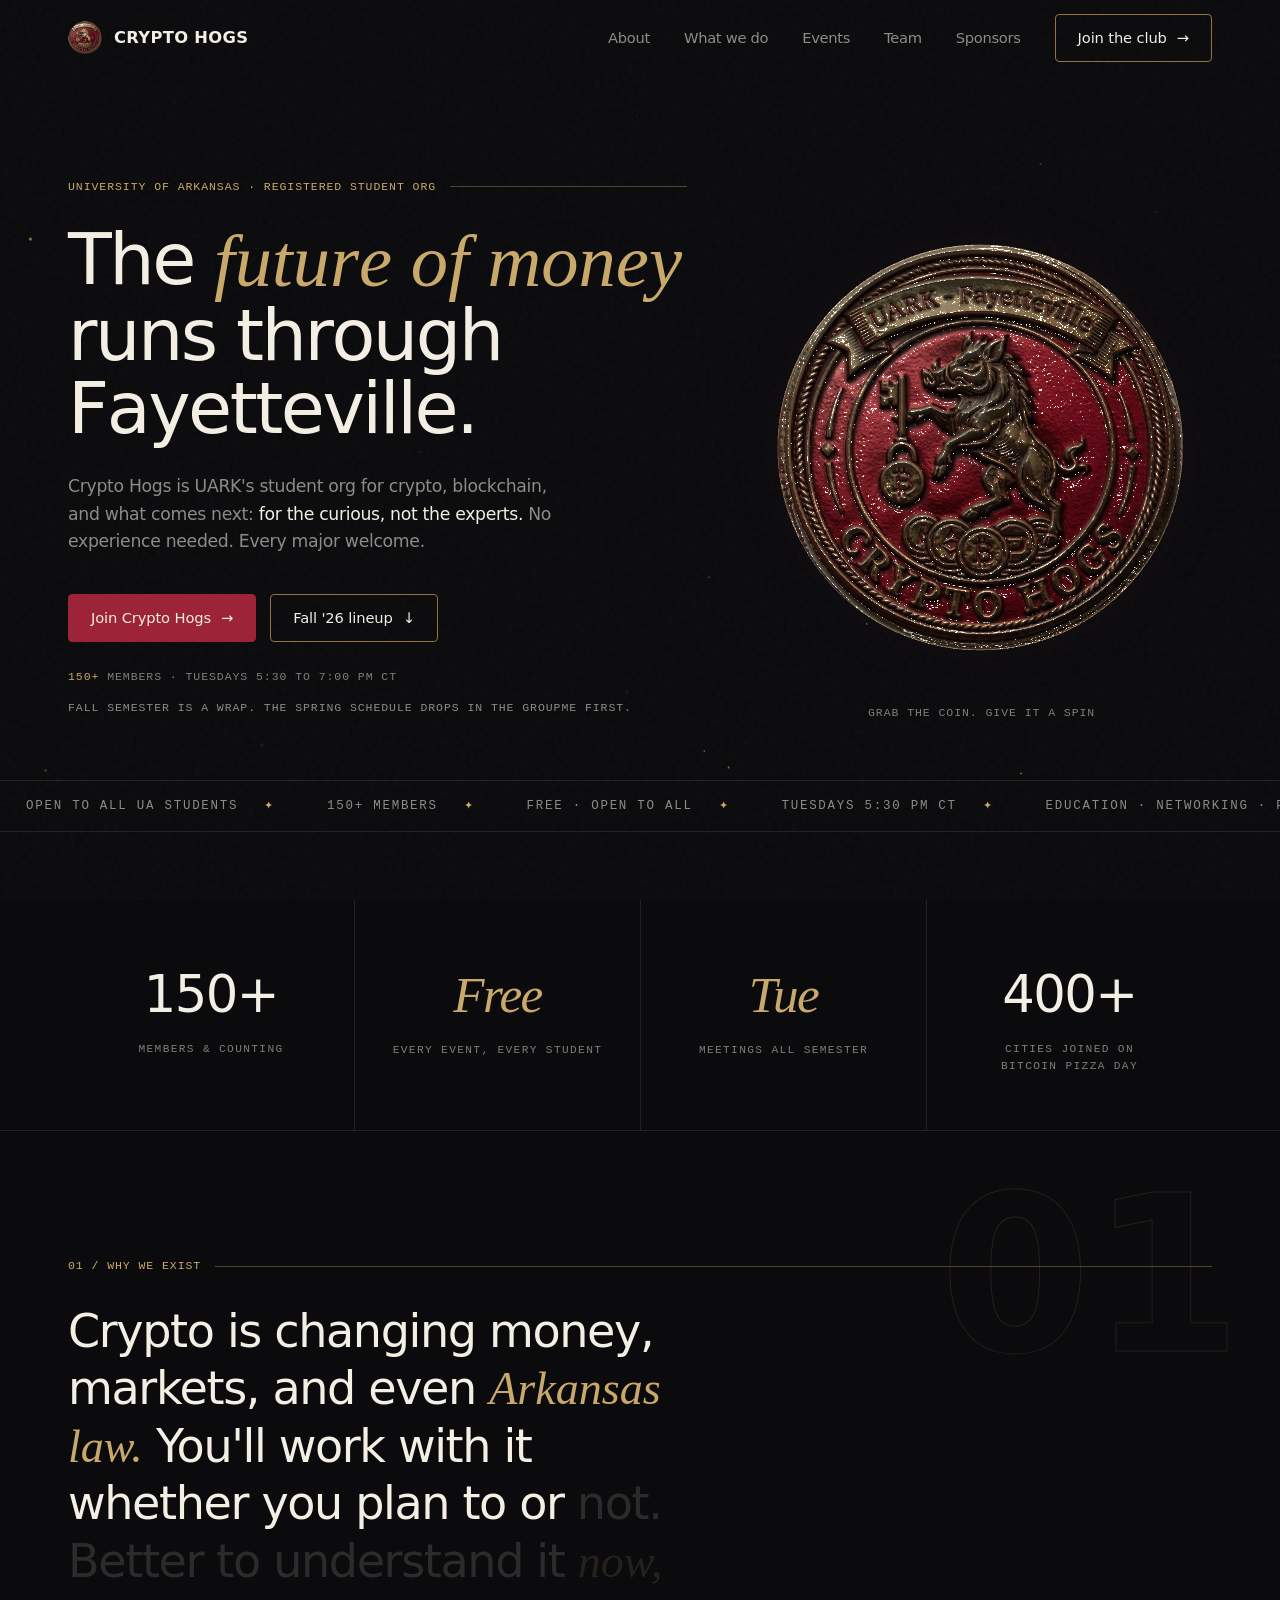
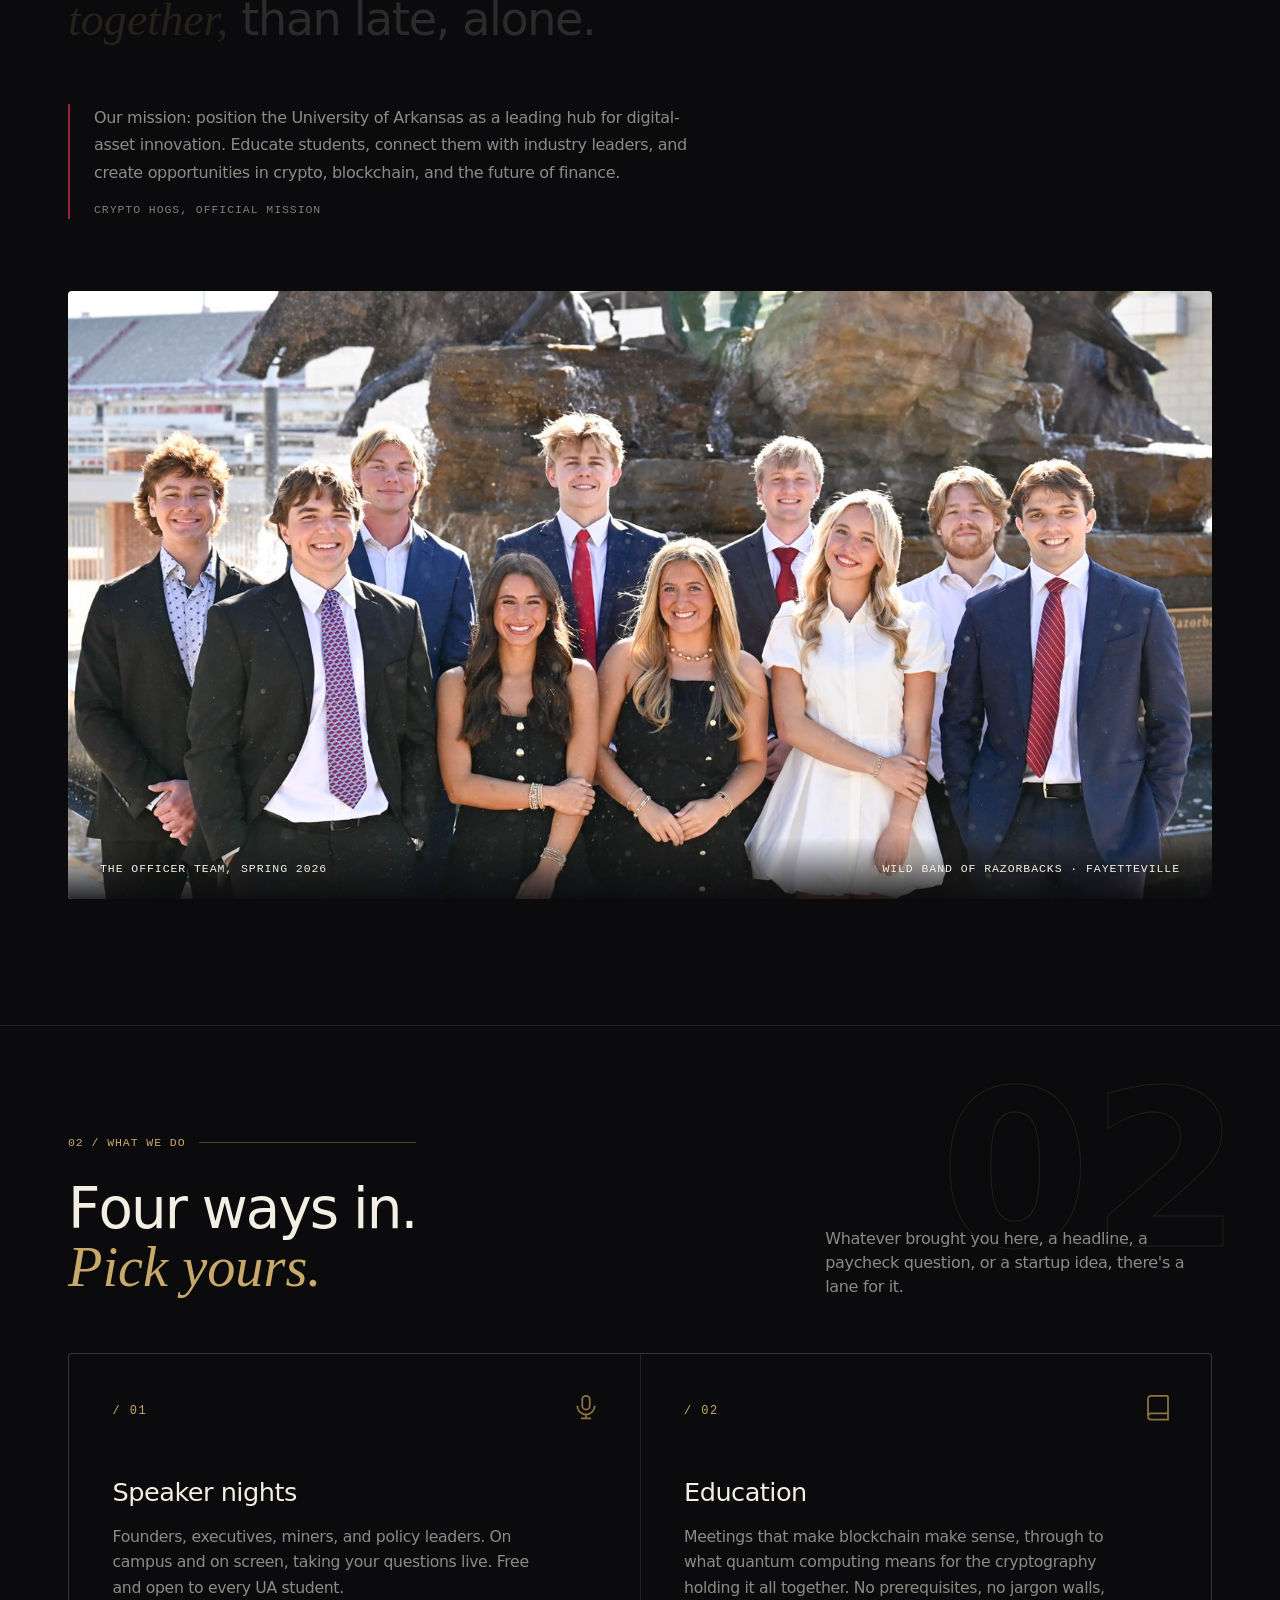
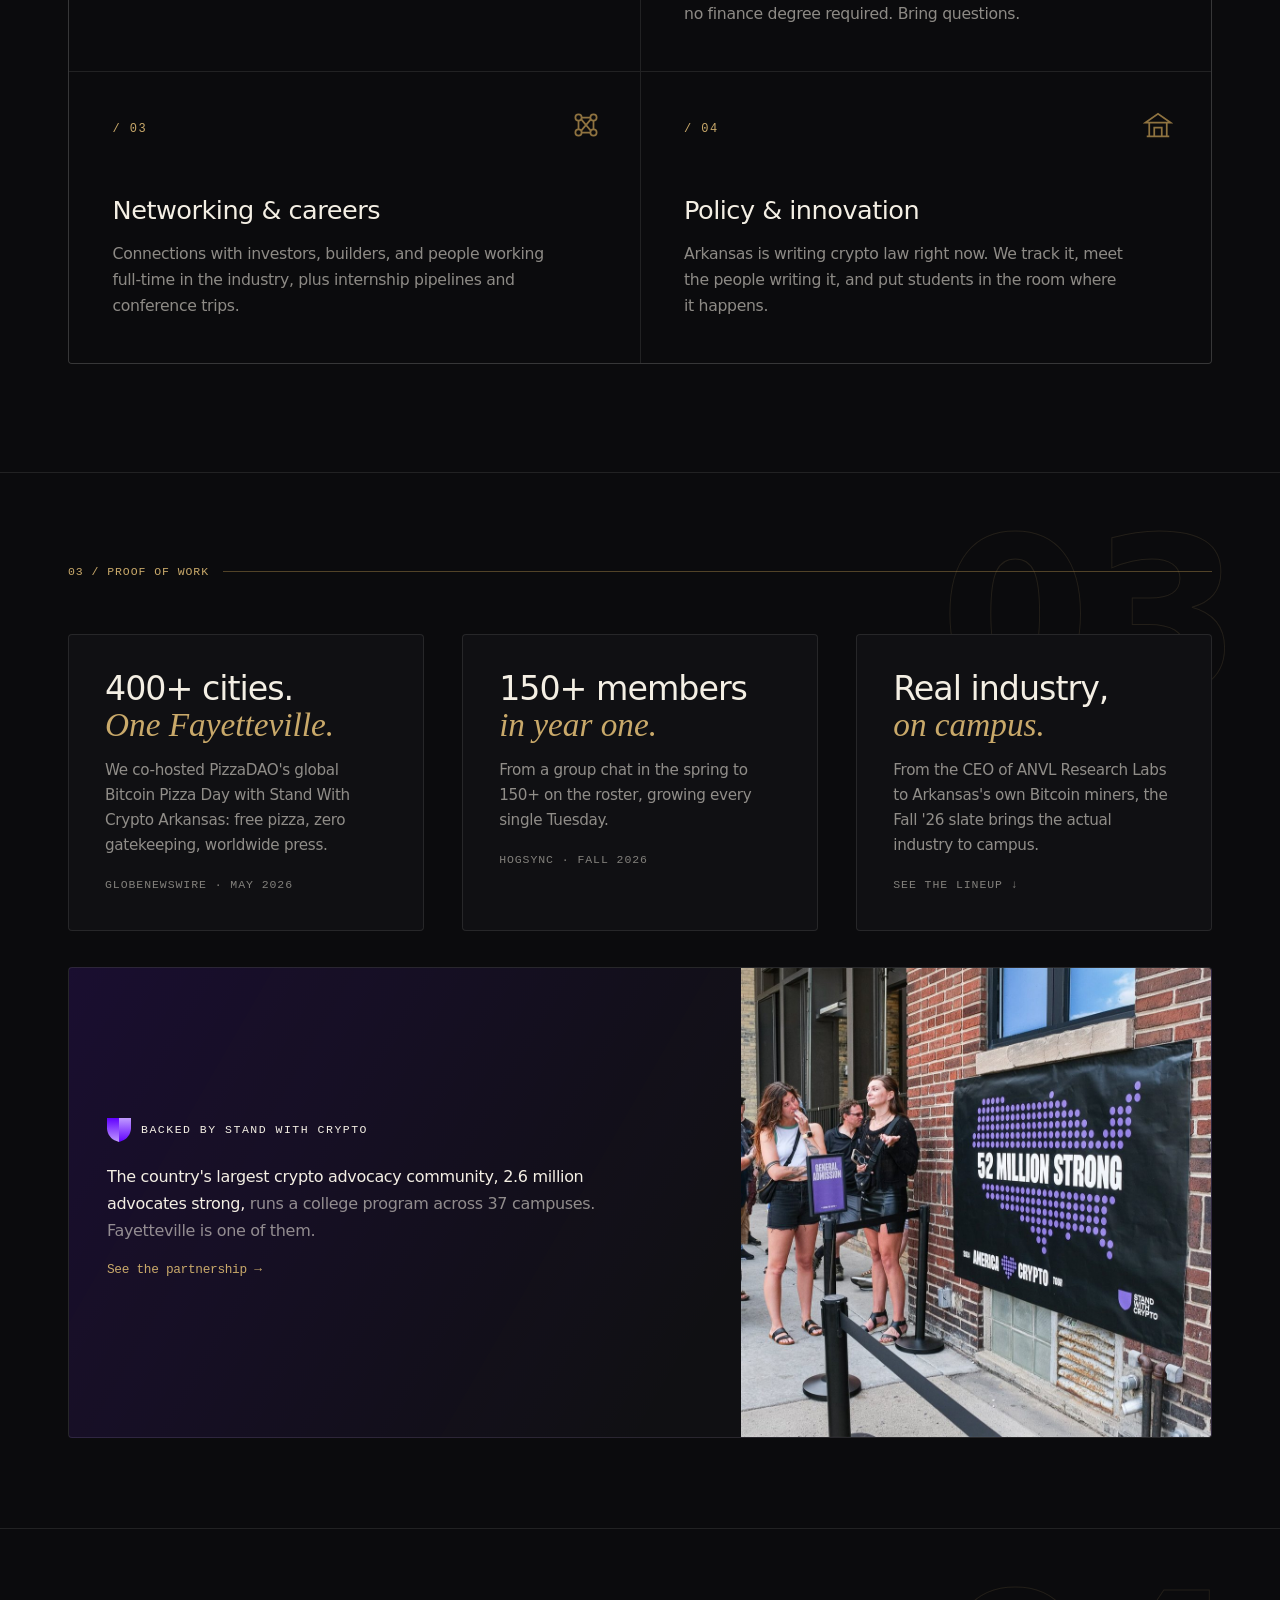
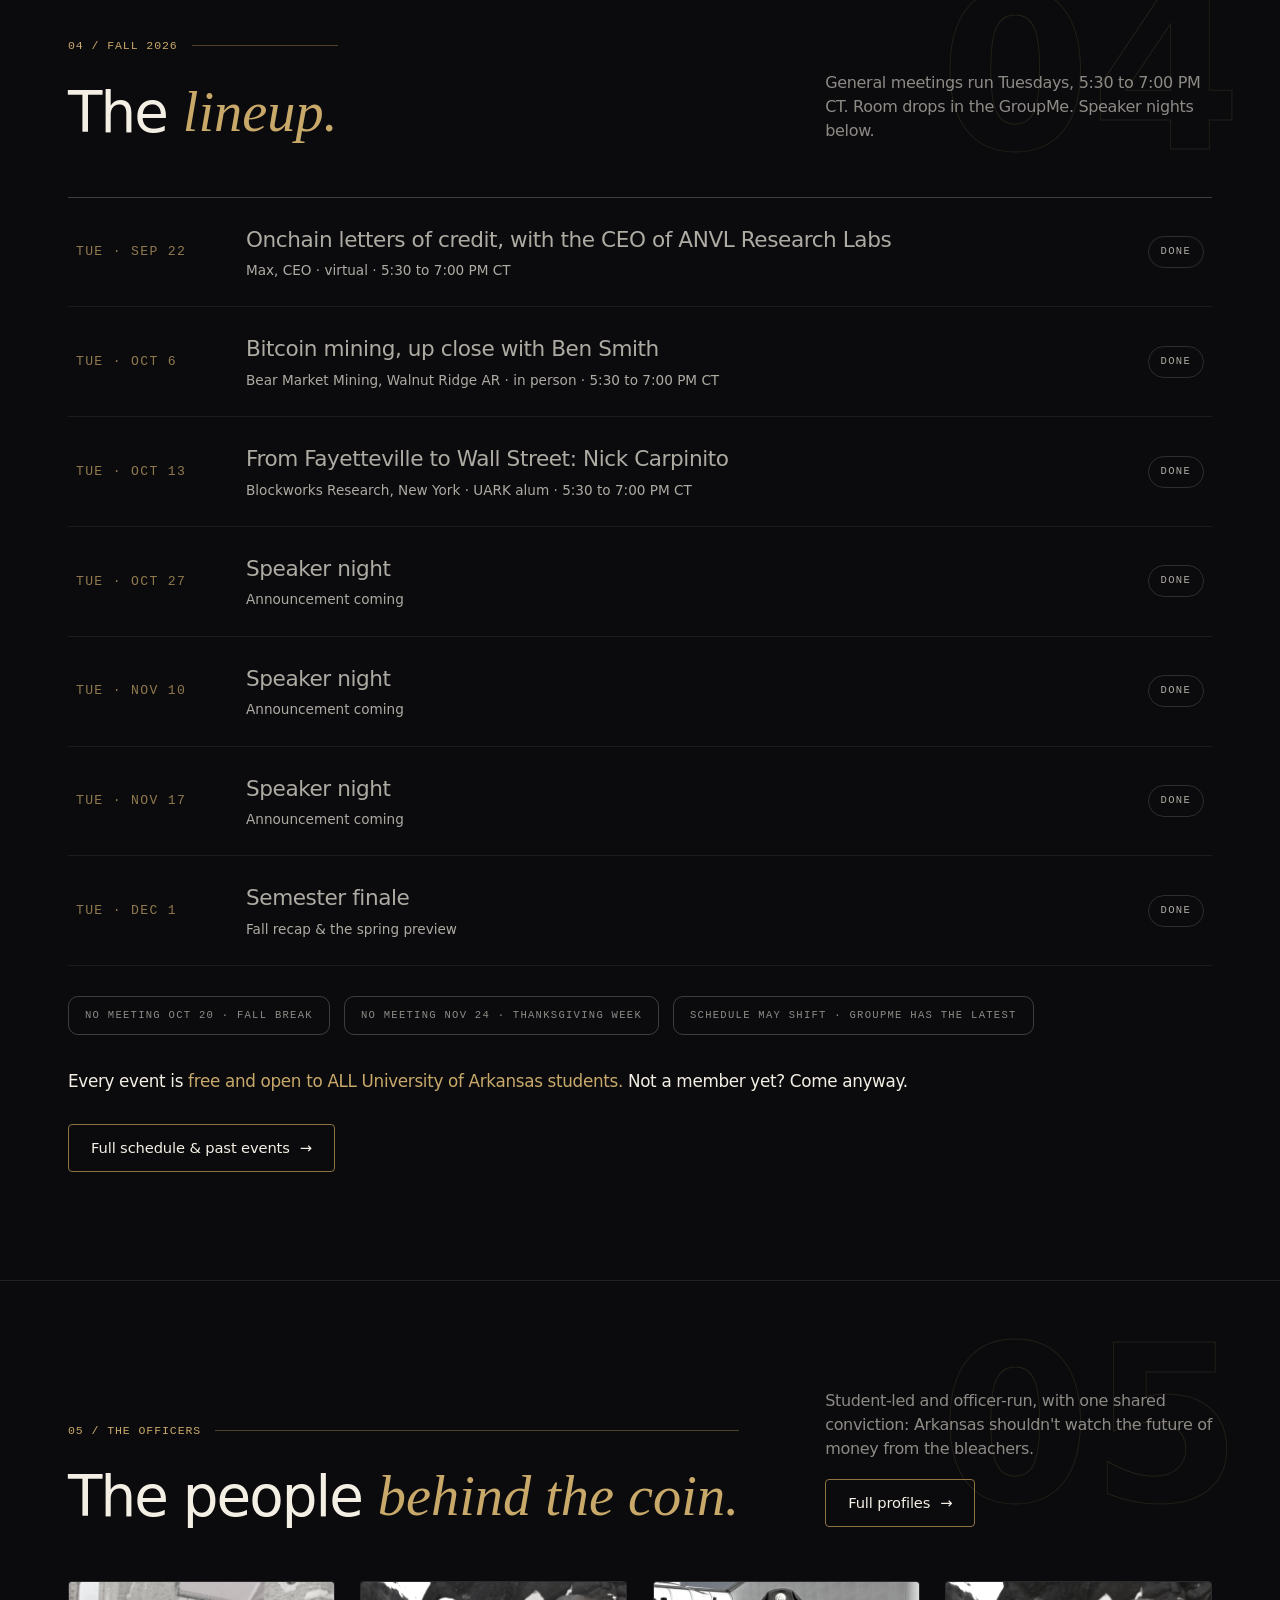
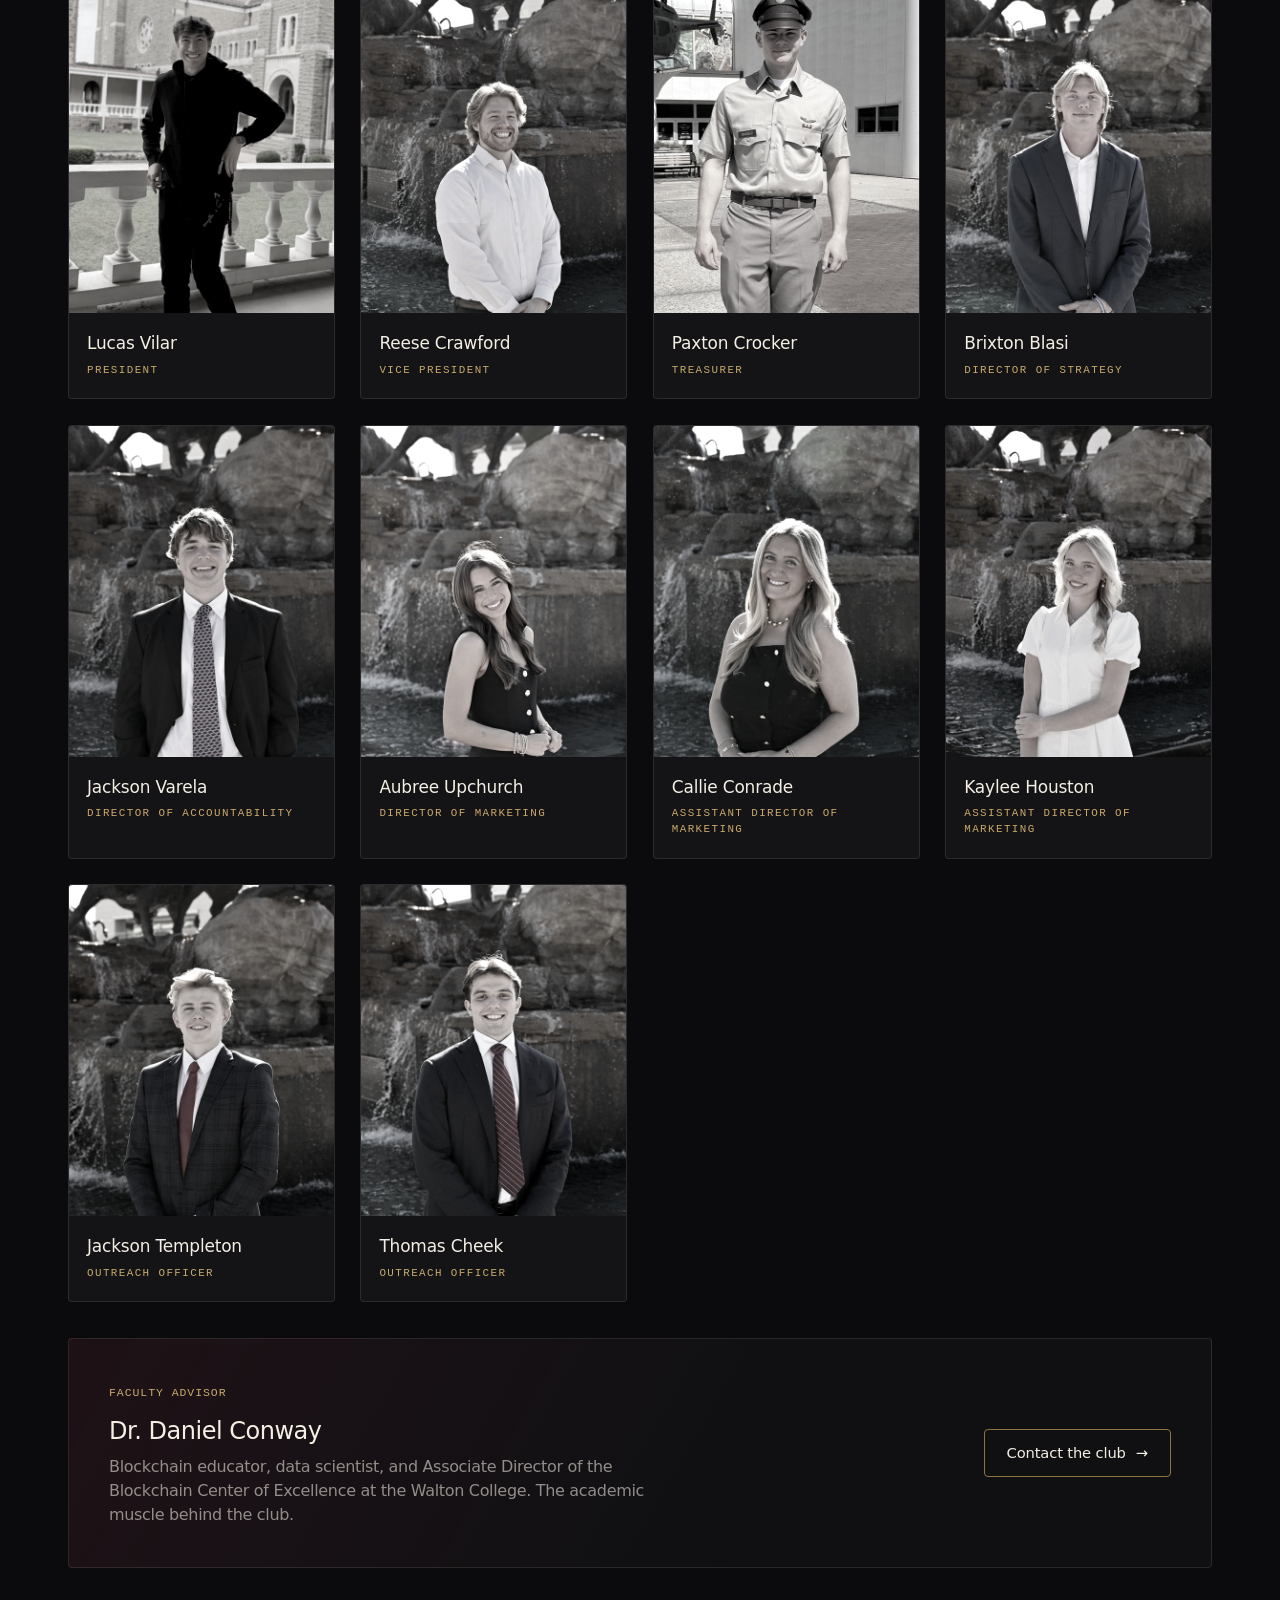
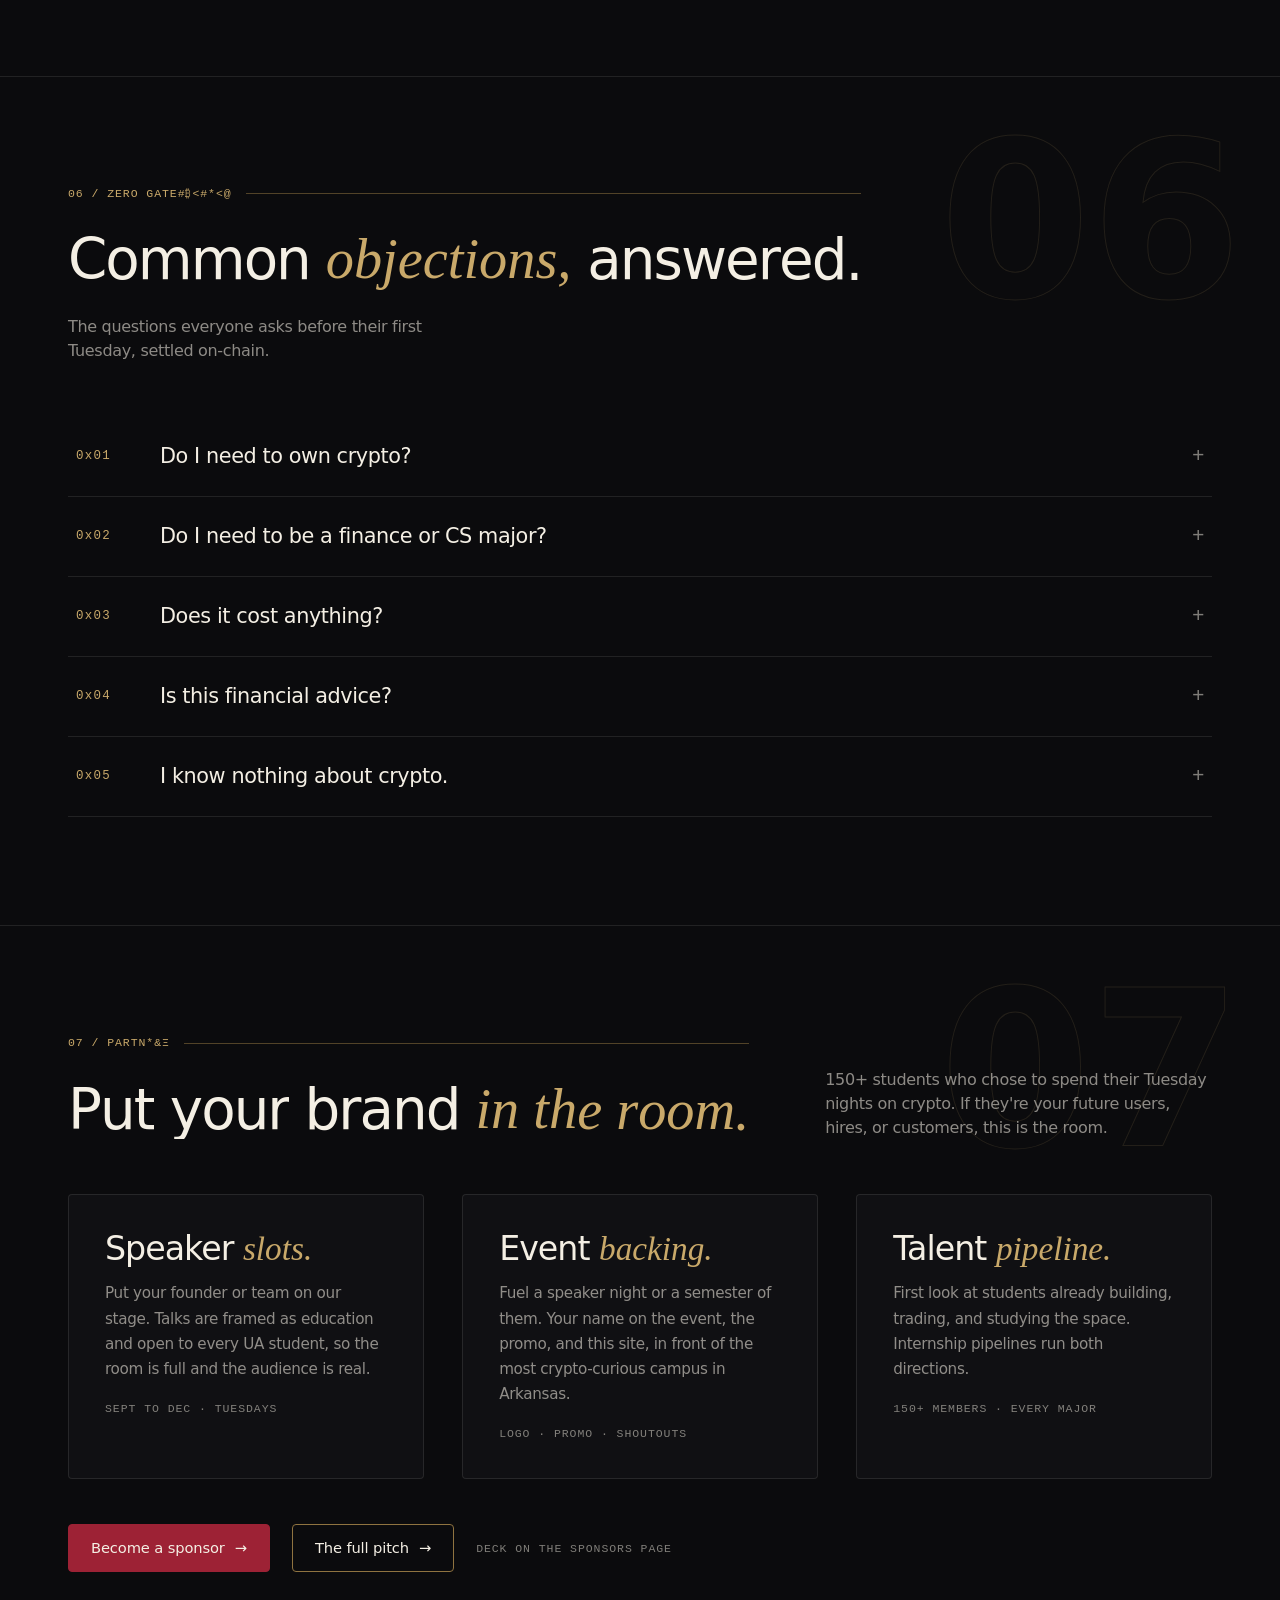
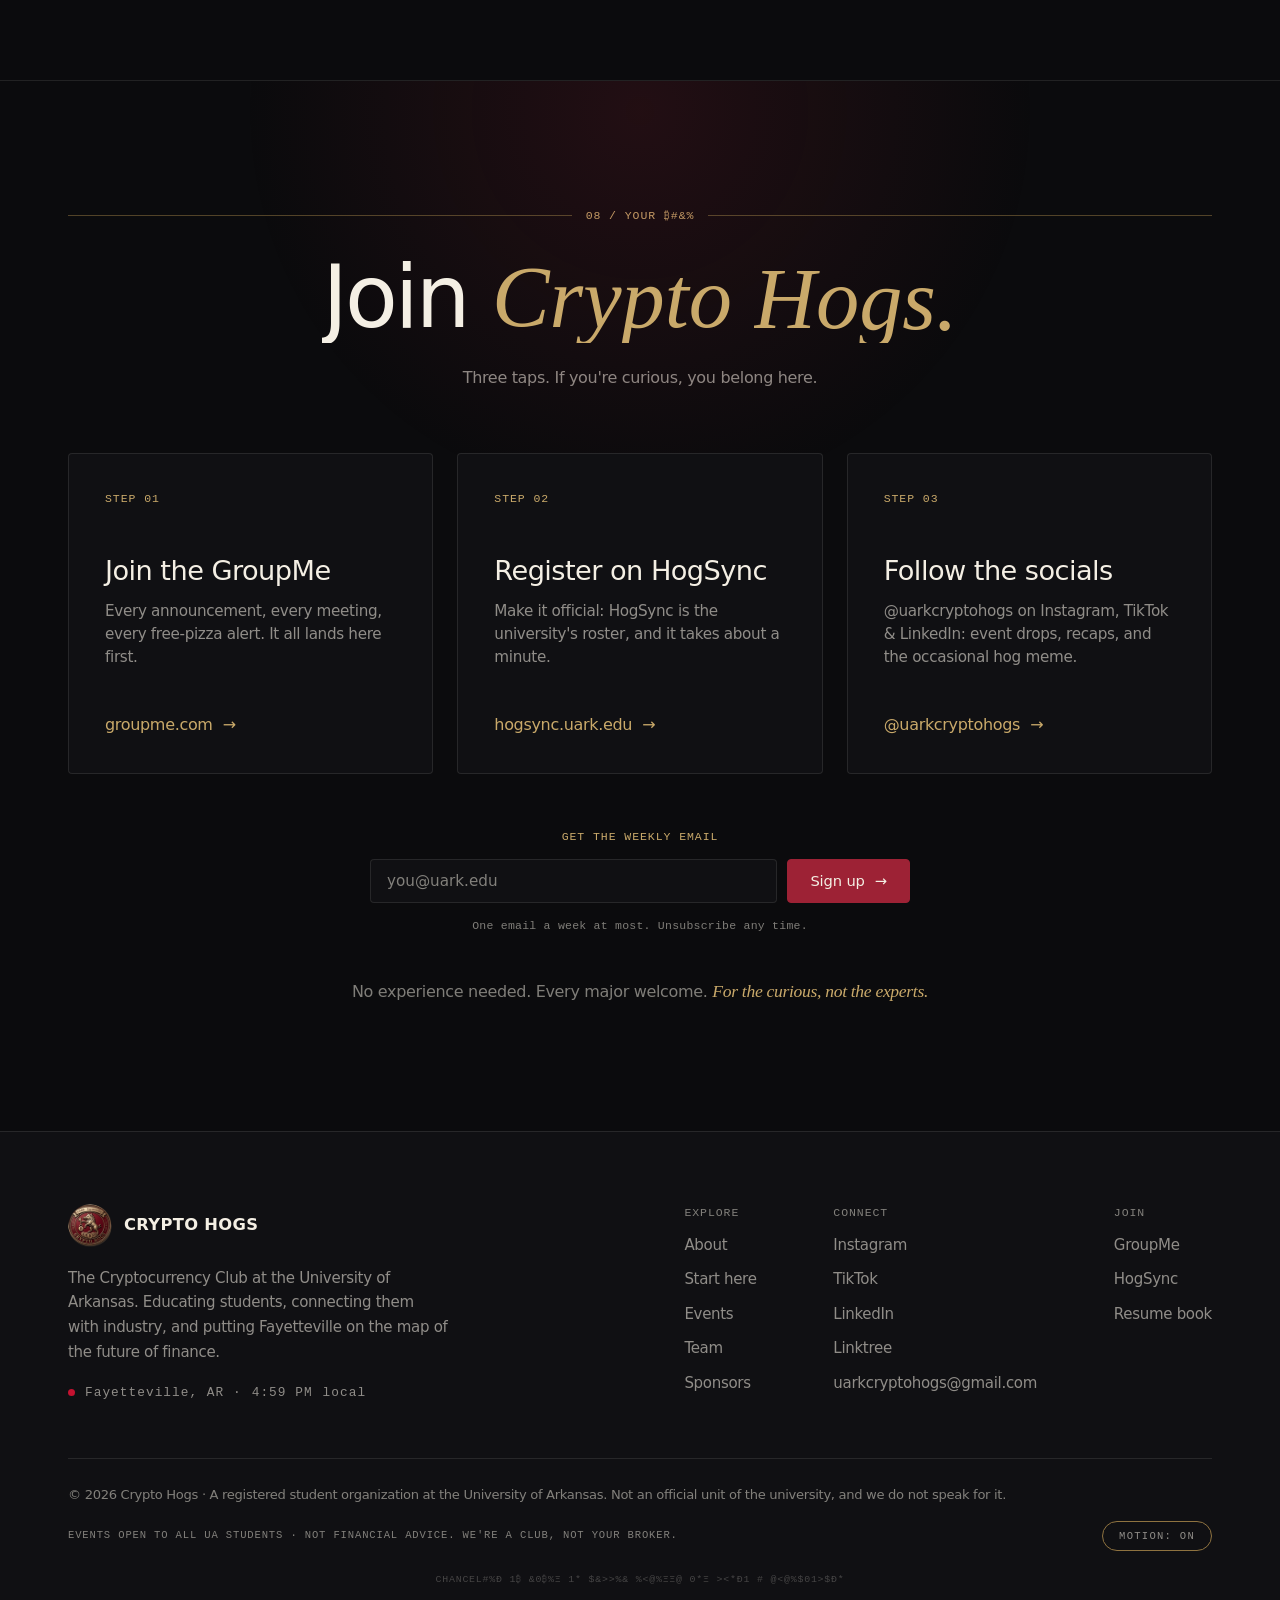
==== commit 64be8afa: "Tell the truth above the fold: no phantom coin, a visible motion switch, and Tuesday awareness The h" ====
--- a/index.html
+++ b/index.html
@@ -189,7 +189,13 @@
   .brand img{border-radius:50%}
   @keyframes floaty{0%,100%{transform:translateY(0)}50%{transform:translateY(-14px)}}
   .coin-float{animation:floaty 6.5s ease-in-out infinite}
-  .coin-hint{position:absolute;left:50%;bottom:-44px;transform:translateX(-50%);color:var(--cream-faint);white-space:nowrap}
+  .coin-hint{position:absolute;left:50%;bottom:-44px;transform:translateX(-50%);color:var(--cream-faint);white-space:nowrap;opacity:0;transition:opacity .5s var(--ease)}
+  /* only promise a spin once the 3D coin is actually drawing: reduced motion, LITE phones,
+     a WebGL failure and a watchdog demotion all leave a still image that cannot be spun */
+  .coin3d.live ~ .coin-hint{opacity:1}
+  .coin-hint.has-offer{opacity:1}
+  .motion-offer{background:none;border:1px solid var(--bronze-deep);border-radius:999px;color:var(--cream-dim);font-family:var(--font-m);font-size:.62rem;line-height:1;letter-spacing:.12em;text-transform:uppercase;padding:8px 14px;cursor:pointer;white-space:nowrap;transition:border-color .3s var(--ease),color .3s var(--ease)}
+  .motion-offer:hover{border-color:var(--bronze);color:var(--bronze)}
   .particle{position:fixed;z-index:115;pointer-events:none;font-size:20px;line-height:1;will-change:transform,opacity}
 
   /* film grain (static: animating a full-viewport layer costs more than it looks) */
@@ -848,8 +854,8 @@
     <!-- schedule:rows:end -->
     <div class="fall-notes reveal">
       <!-- schedule:breaks:start -->
-      <span class="chip">No meeting Oct 20 · Fall Break</span>
-      <span class="chip">No meeting Nov 24 · Thanksgiving week</span>
+      <span class="chip" data-break="2026-10-20">No meeting Oct 20 · Fall Break</span>
+      <span class="chip" data-break="2026-11-24">No meeting Nov 24 · Thanksgiving week</span>
       <!-- schedule:breaks:end -->
       <span class="chip">Schedule may shift · GroupMe has the latest</span>
     </div>
@@ -1598,6 +1604,32 @@
     console.log('%c₿ You opened devtools. You should probably join.\n→ GroupMe: https://groupme.com/join_group/113608298/MGcsS3ON\n→ Tuesdays · University of Arkansas · est. 2026 · WPS', 'color:#F4EFE4;font-size:12px;line-height:1.7;');
   } catch (e) {}
 
+  /* Reduced motion leaves a still coin. Do not tell anyone to spin it, and put the offer to
+     turn motion on right under the coin instead of only in the footer 99 percent down the page.
+     This offers motion, it never starts it, so the accessibility preference is still respected. */
+  (function(){
+    if (!window.__reduced()) return;
+    var host = document.getElementById('coin3d');
+    if (host){
+      host.setAttribute('title', 'Tap it');
+      host.setAttribute('aria-label', 'The Crypto Hogs coin: a bronze razorback boar holding a key over a Bitcoin padlock');
+    }
+    var hint = document.getElementById('coinHint');
+    if (!hint) return;
+    var b = document.createElement('button');
+    b.type = 'button';
+    b.className = 'motion-offer';
+    b.textContent = 'Motion is off · turn it on';
+    b.title = 'Your device asks for reduced motion, so the coin and the effects are paused. This turns them on in this browser and remembers it.';
+    b.addEventListener('click', function(){
+      try { localStorage.setItem('ch-motion', 'full'); } catch (e) {}
+      location.reload();
+    });
+    hint.textContent = '';
+    hint.appendChild(b);
+    hint.classList.add('has-offer');
+  })();
+
   /* self-maintaining dates: past rows dim to Done, hero line tracks the real next event */
   (function(){
     var MO = {JAN:0,FEB:1,MAR:2,APR:3,MAY:4,JUN:5,JUL:6,AUG:7,SEP:8,OCT:9,NOV:10,DEC:11};
@@ -1614,11 +1646,12 @@
       var ctc = now.toLocaleTimeString('en-US', {timeZone:'America/Chicago', hour12:false, hour:'2-digit', minute:'2-digit'}).split(':');
       if (+ctc[0] >= 0 && +ctc[1] >= 0) nowMin = (+ctc[0] % 24) * 60 + +ctc[1];
     } catch (e) {}
-    var upcoming = [];
+    var upcoming = [], allDates = [];
     document.querySelectorAll('.sched .row').forEach(function(row){
       var m = row.querySelector('.date').textContent.match(/([A-Z]{3})\s*(\d{1,2})/);
       if (!m || !(m[1] in MO)) return;
       var d = new Date(YEAR, MO[m[1]], +m[2]);
+      allDates.push(+d);
       if (d < today){
         row.classList.add('past');
         var chip = row.querySelector('.chip');
@@ -1632,18 +1665,45 @@
     if (next && next.date - today === 0 && nowMin >= 19 * 60) next = upcoming[1];
     var nb = document.getElementById('nextblock');
     if (!nb) return;
+
+    function tonight(label){
+      var live = nowMin >= 17 * 60 + 30;
+      nb.classList.add('is-tonight');
+      nb.textContent = '';
+      var tag = document.createElement('b'); tag.className = 'nb-tag';
+      tag.textContent = live ? 'Happening now' : 'Tonight';
+      nb.appendChild(tag);
+      nb.appendChild(document.createTextNode(label + (live ? ' · until 7:00 PM CT' : ' · 5:30 PM CT')));
+    }
+
+    /* The lineup above lists speaker nights and the finale, but the club meets EVERY Tuesday.
+       On a plain Tuesday that is not a break week, say so, rather than pointing weeks ahead
+       at the next speaker while a meeting is happening the same evening. */
+    var breakToday = false;
+    document.querySelectorAll('[data-break]').forEach(function(el){
+      var b = (el.getAttribute('data-break') || '').split('-');
+      if (b.length === 3 && +b[0] === today.getFullYear() && +b[1] === today.getMonth() + 1 && +b[2] === today.getDate()) breakToday = true;
+    });
+    var lineupToday = !!(next && next.date - today === 0);
+    /* Bound it to the term. The lineup only names speaker nights, so the first one is well after
+       classes start: allow the four weeks before it, and stop at the last night of the semester.
+       Without this the line would claim a meeting on any Tuesday of the summer. */
+    var termOpen = false;
+    if (allDates.length){
+      var first = Math.min.apply(null, allDates), last = Math.max.apply(null, allDates);
+      termOpen = (+today >= first - 28 * 86400000) && (+today <= last);
+    }
+    if (termOpen && today.getDay() === 2 && !breakToday && !lineupToday && nowMin < 19 * 60){
+      tonight('Weekly meeting');
+      return;
+    }
+
     if (next){
       var days = Math.round((next.date - today) / 86400000);
       var what = next.row.querySelector('.what');
       var title = (what ? (what.childNodes[0].textContent || '').trim() : '') || 'general meeting';
       if (days === 0){
-        var live = nowMin >= 17 * 60 + 30;
-        nb.classList.add('is-tonight');
-        nb.textContent = '';
-        var tag = document.createElement('b'); tag.className = 'nb-tag';
-        tag.textContent = live ? 'Happening now' : 'Tonight';
-        nb.appendChild(tag);
-        nb.appendChild(document.createTextNode(title + (live ? ' · until 7:00 PM CT' : ' · 5:30 PM CT')));
+        tonight(title);
         return;
       }
       var when = days === 1 ? 'tomorrow' : 'in ' + days + ' days';
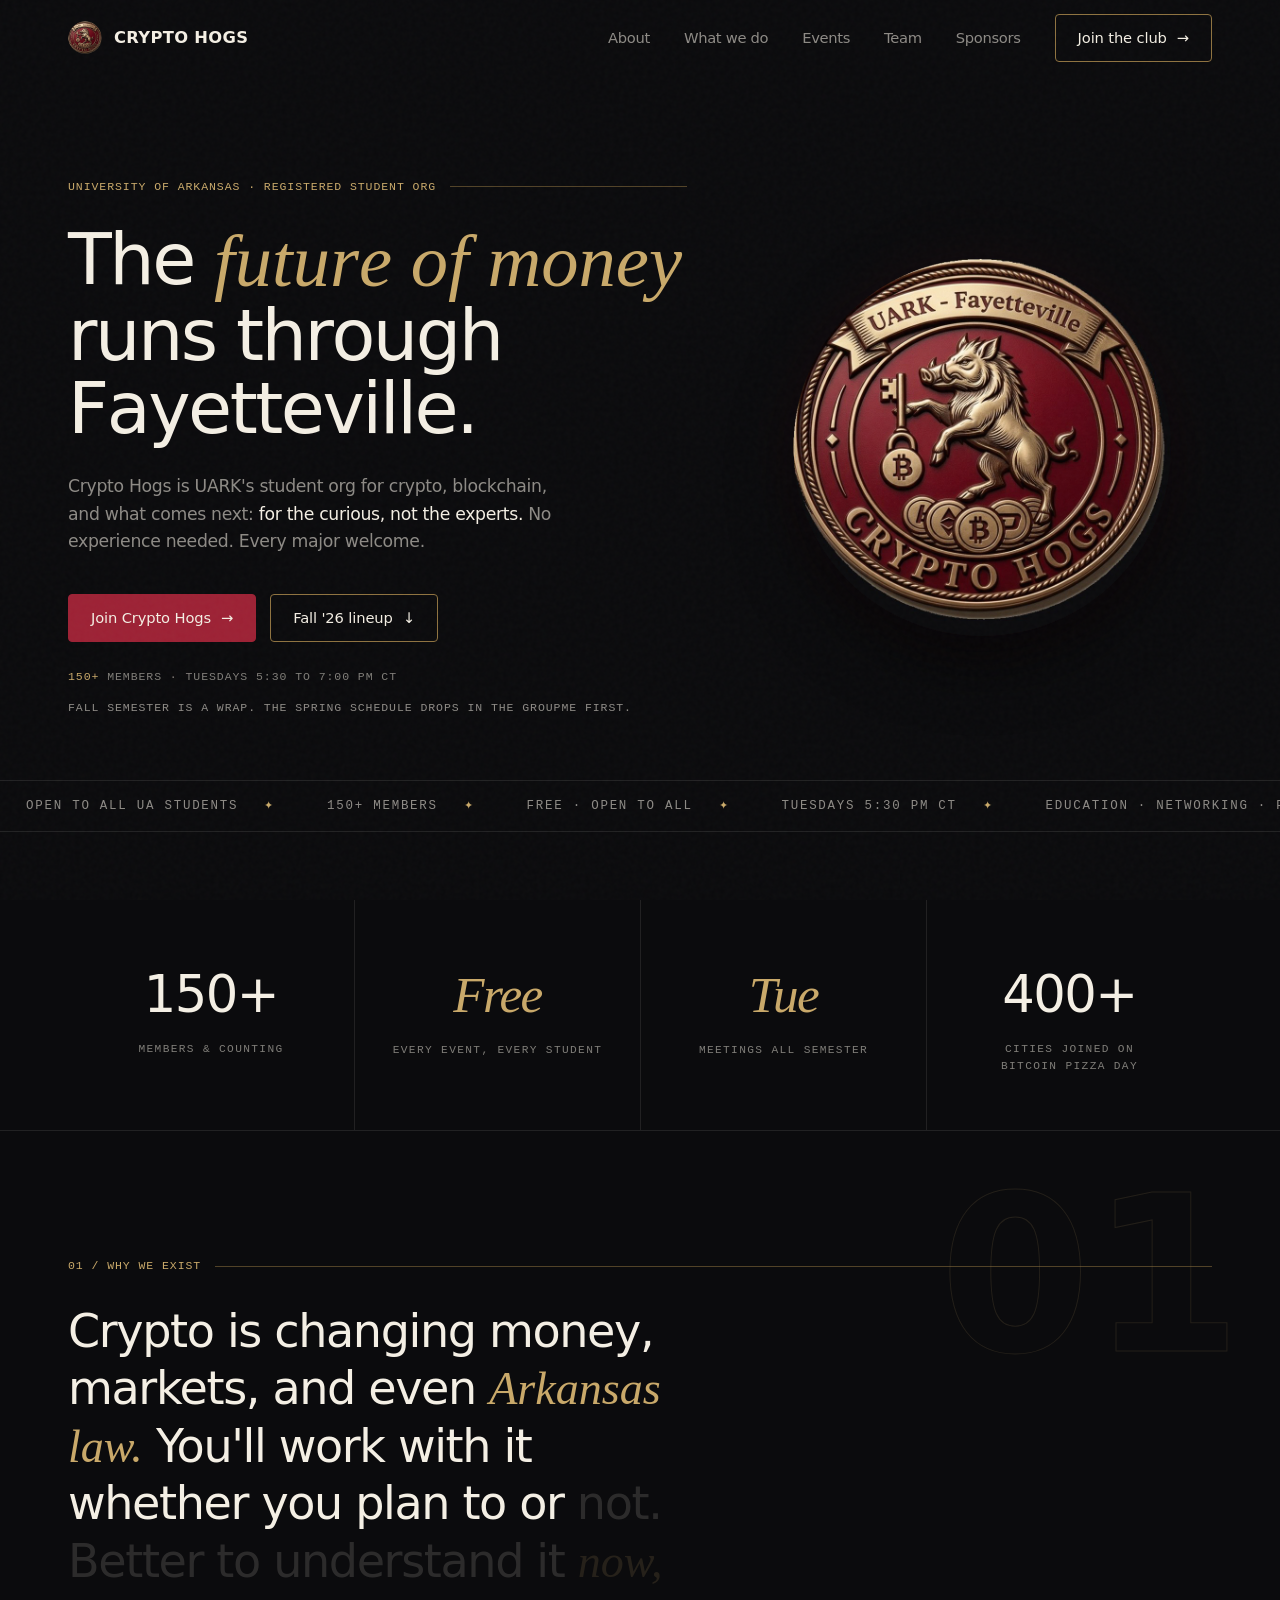
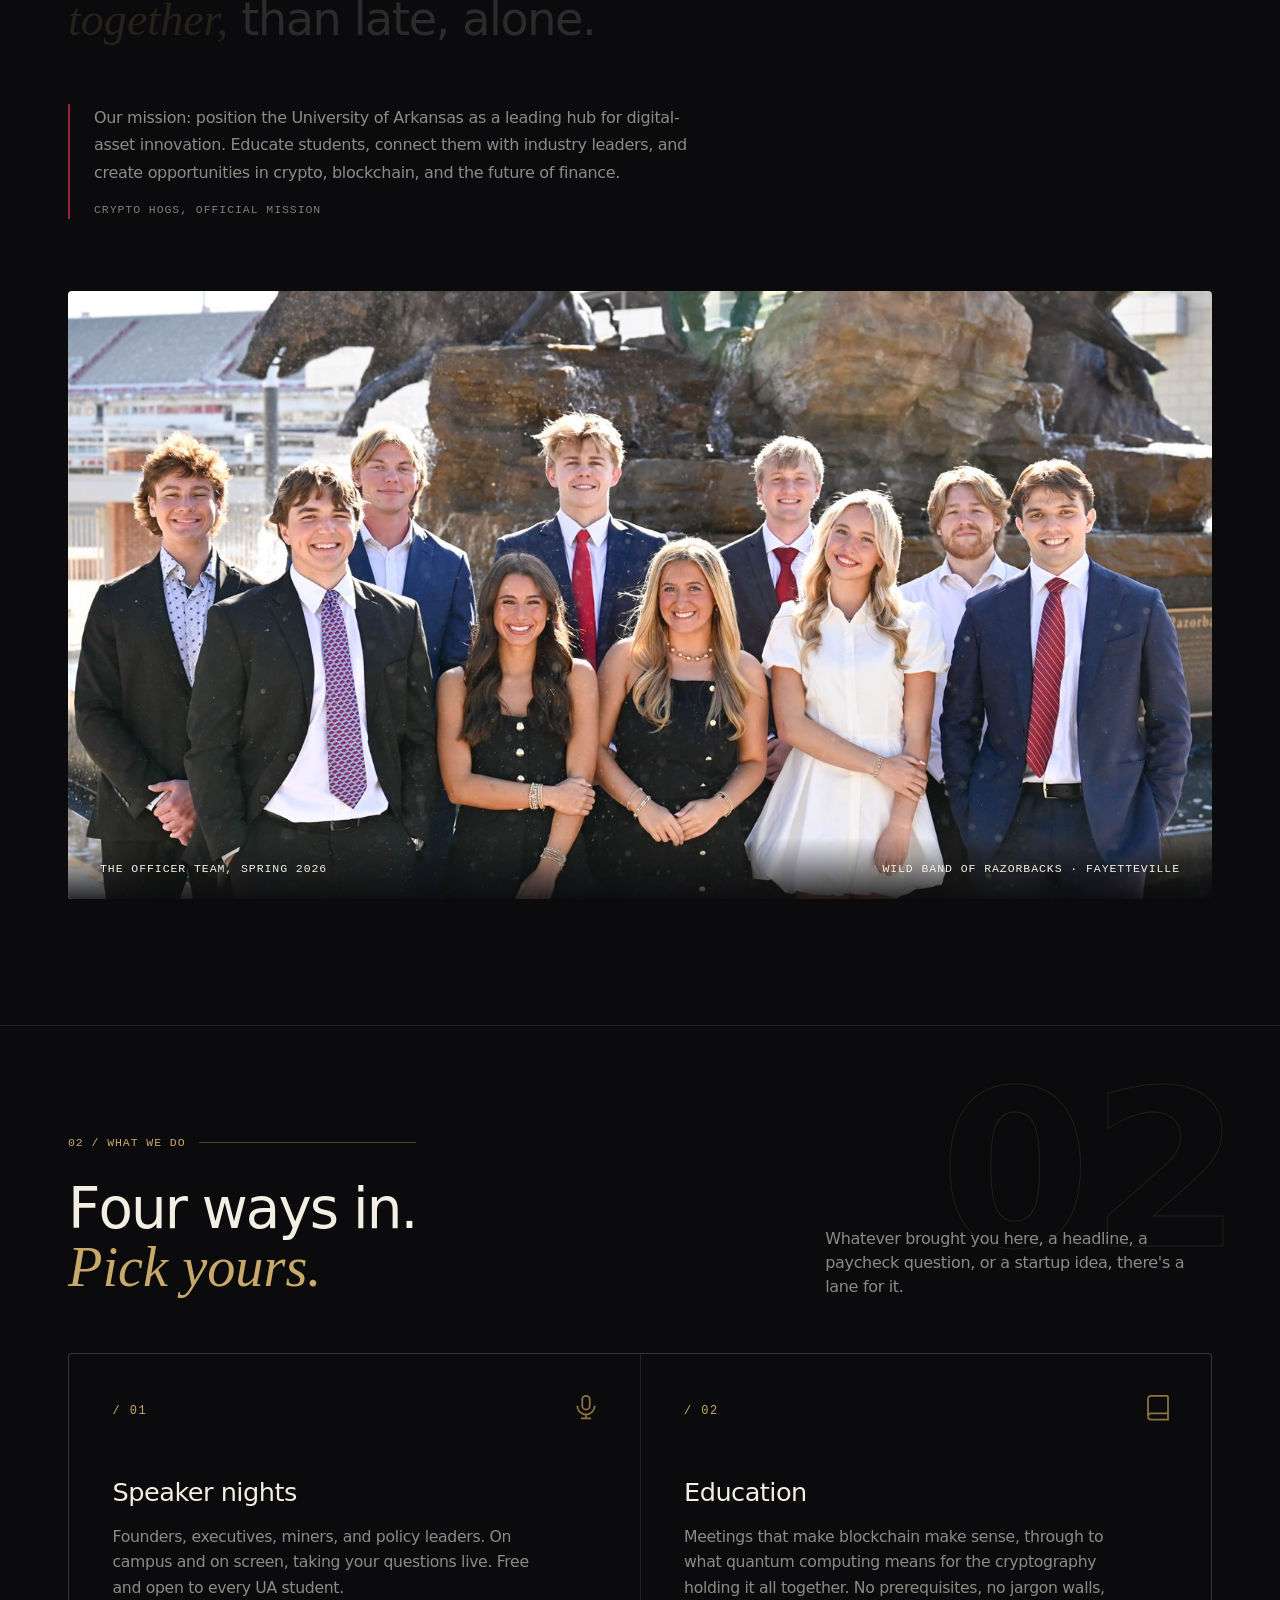
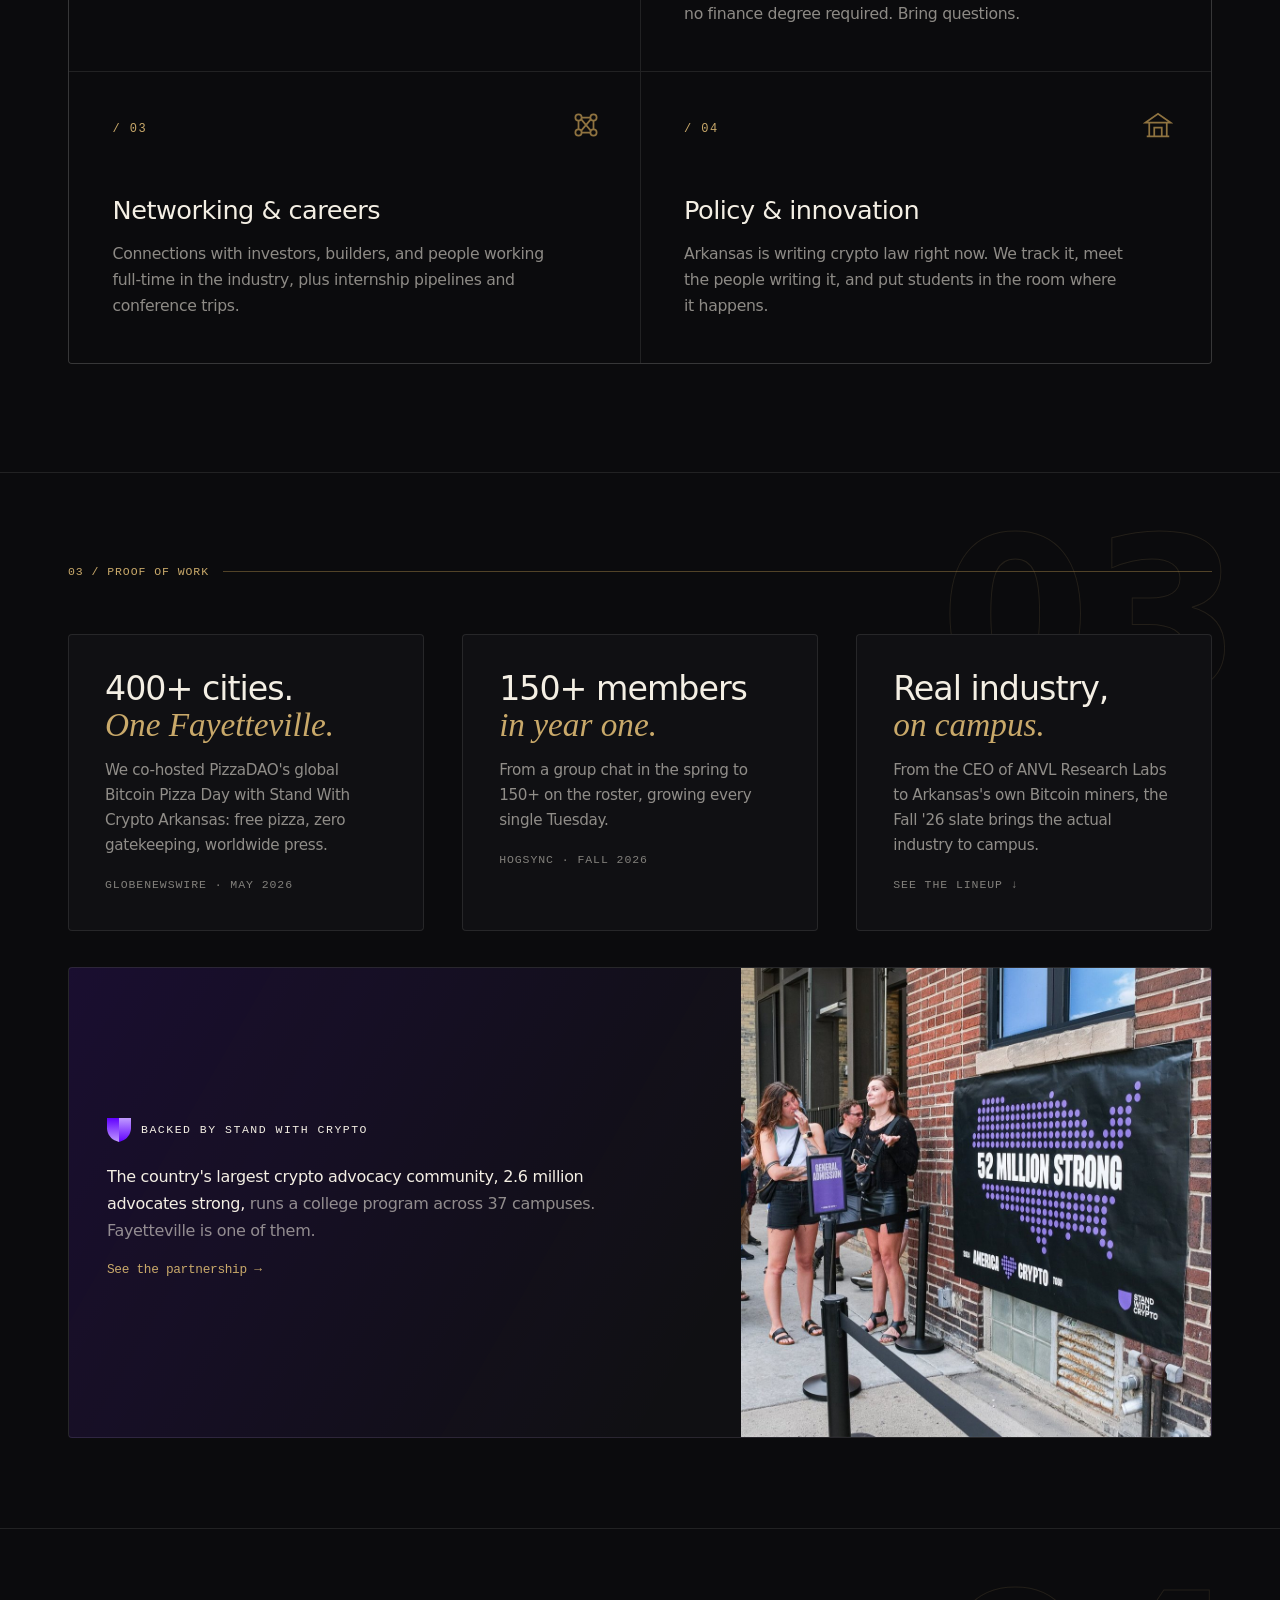
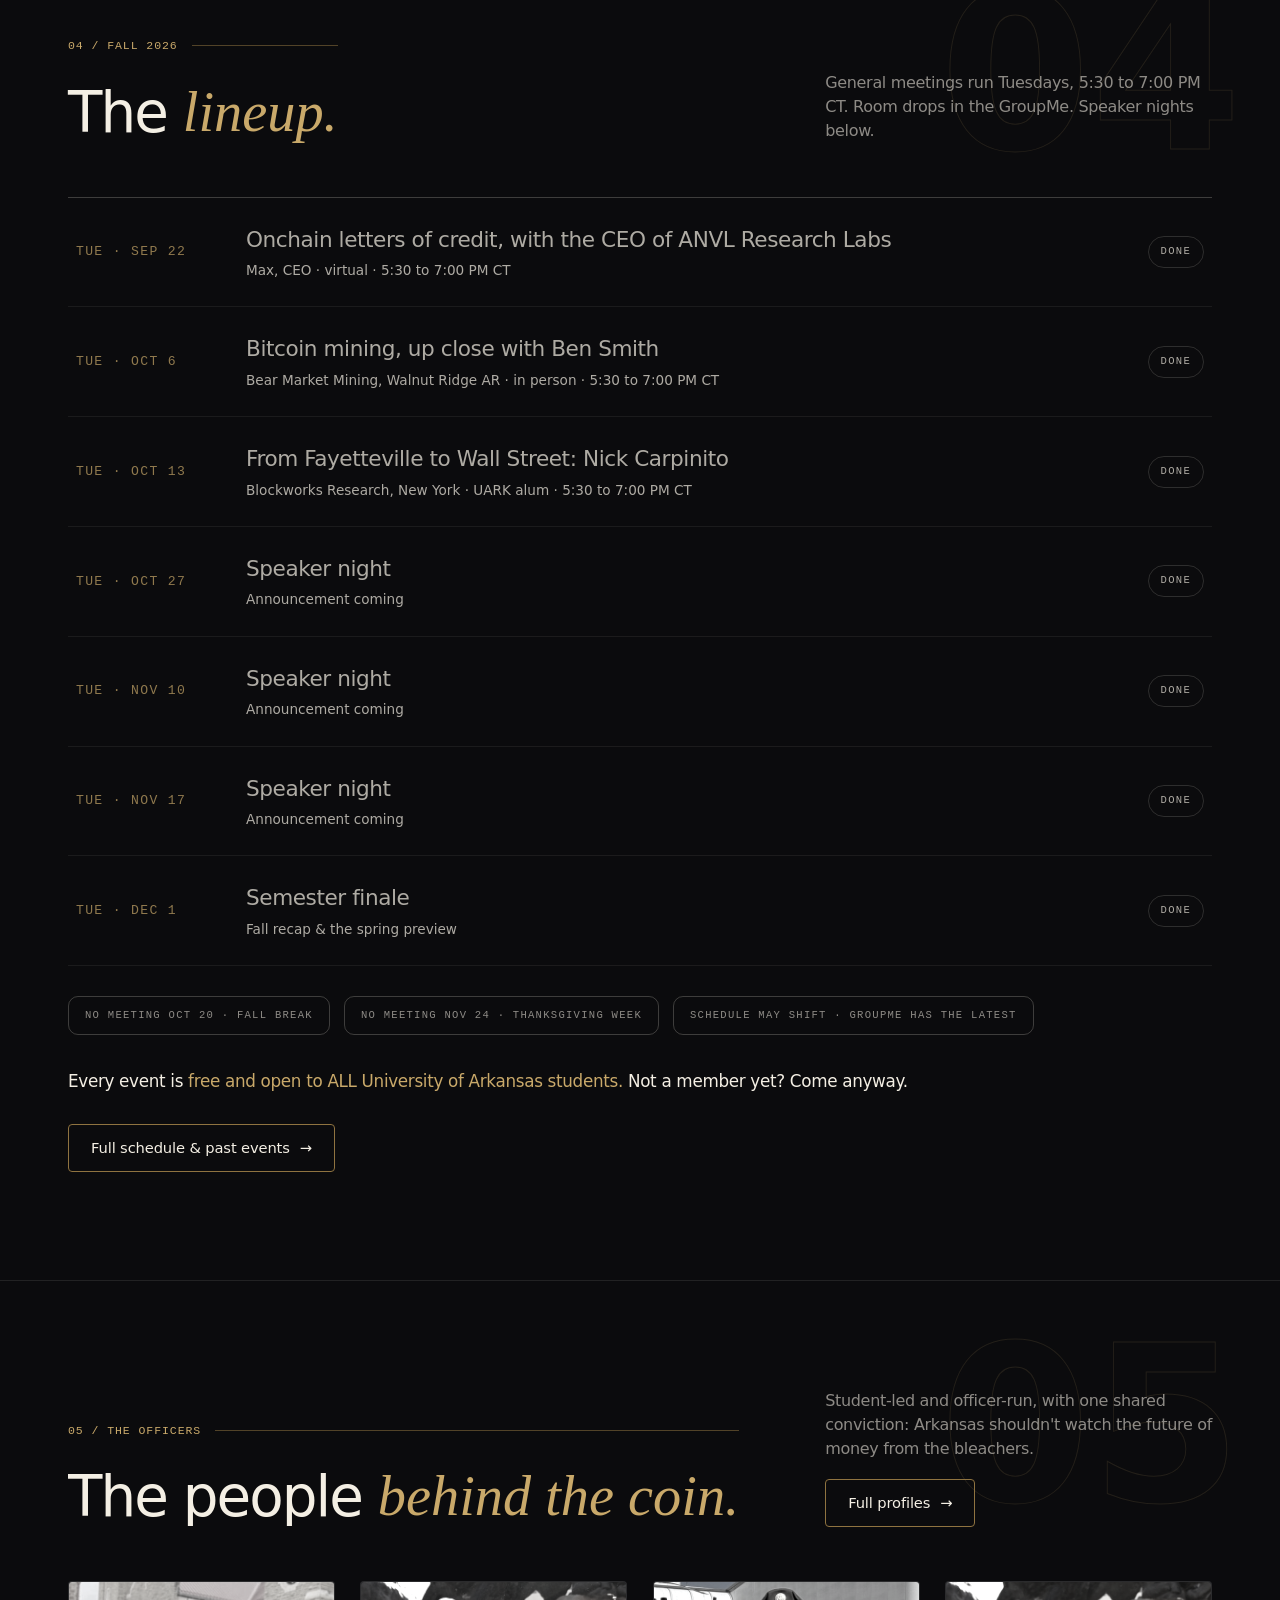
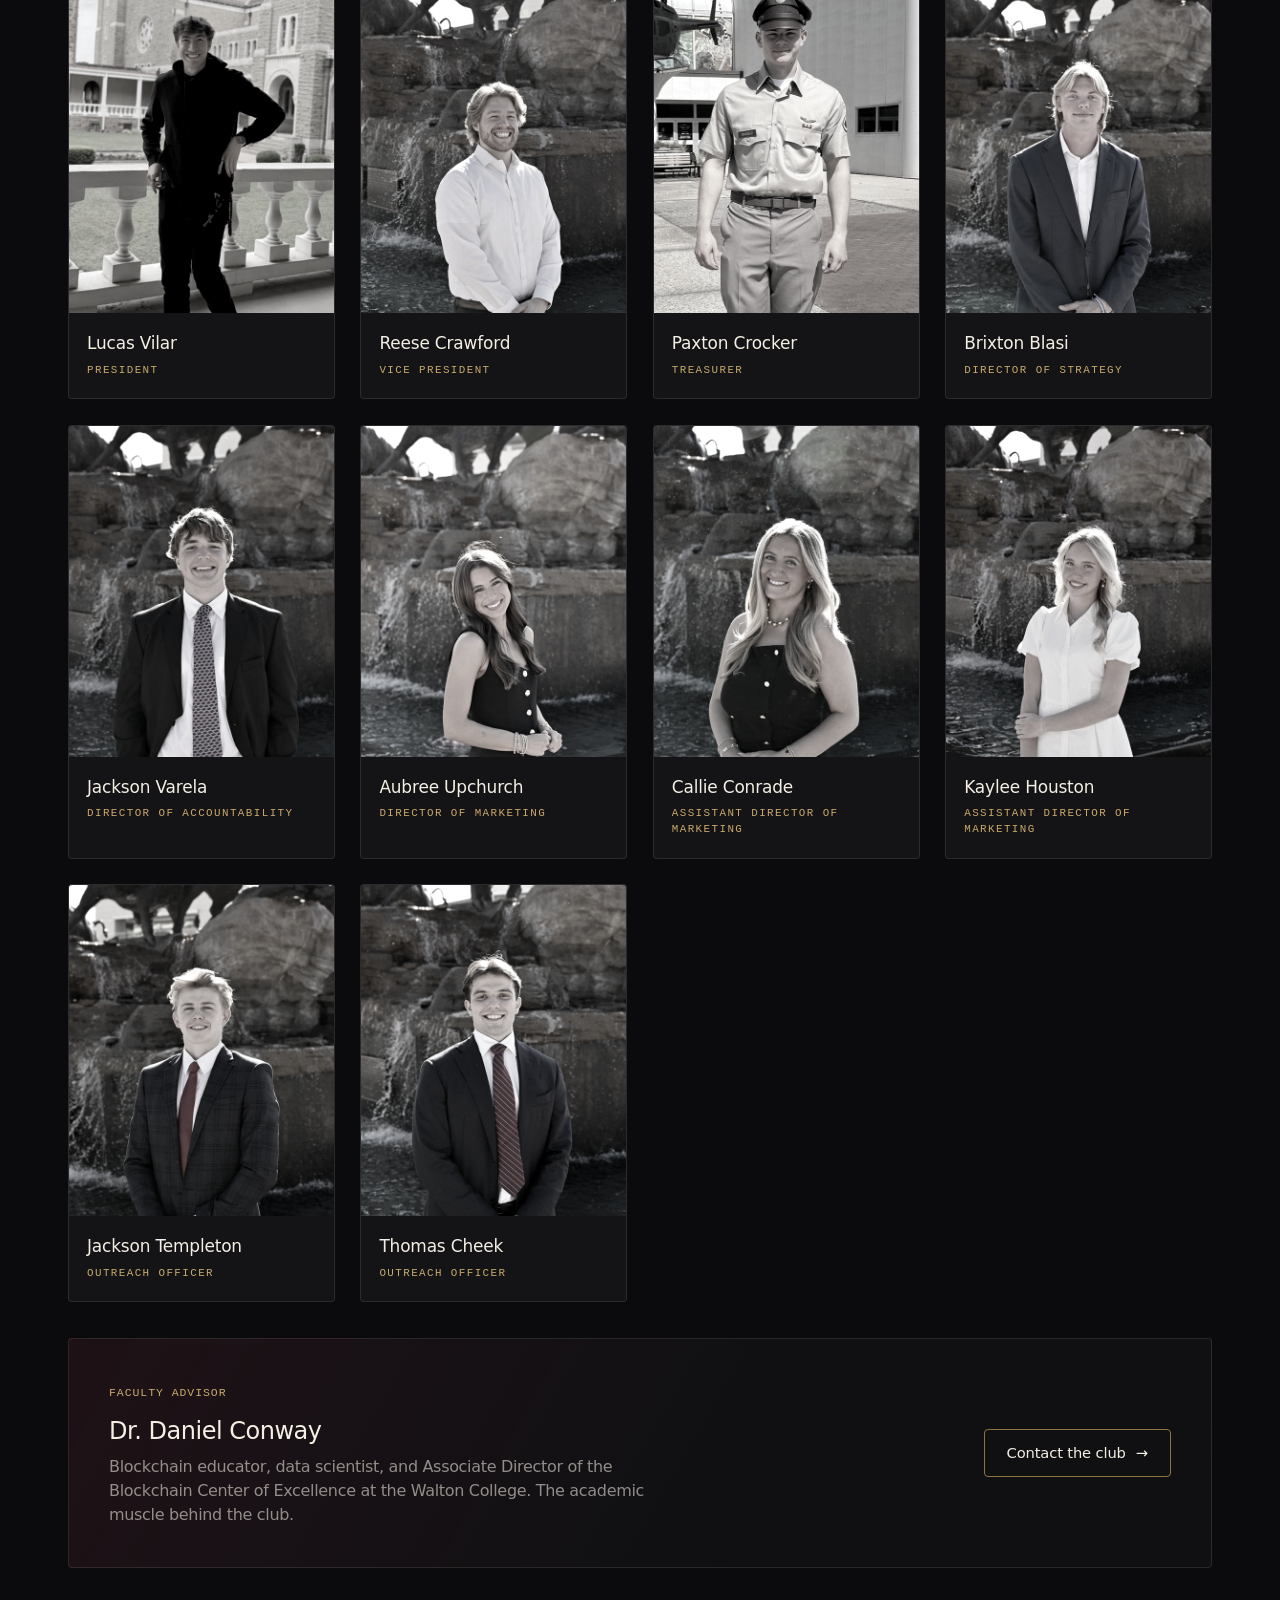
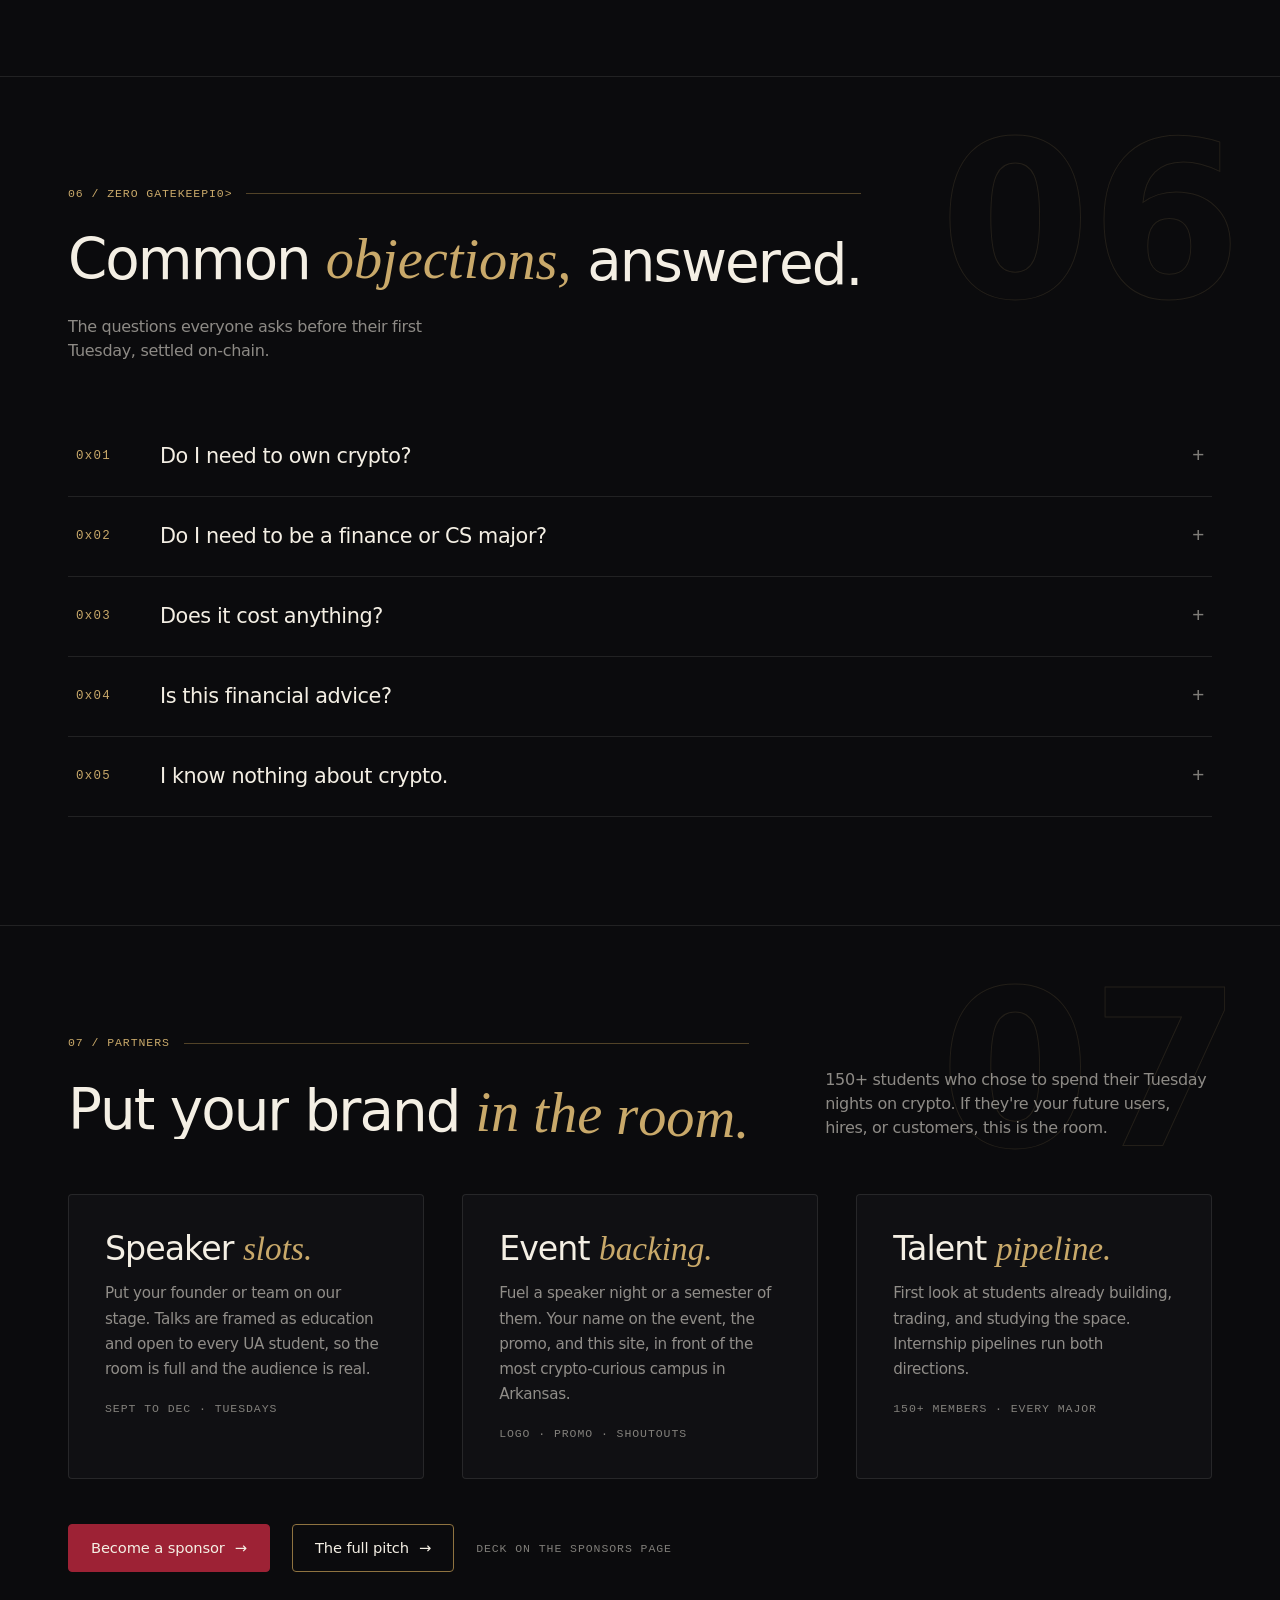
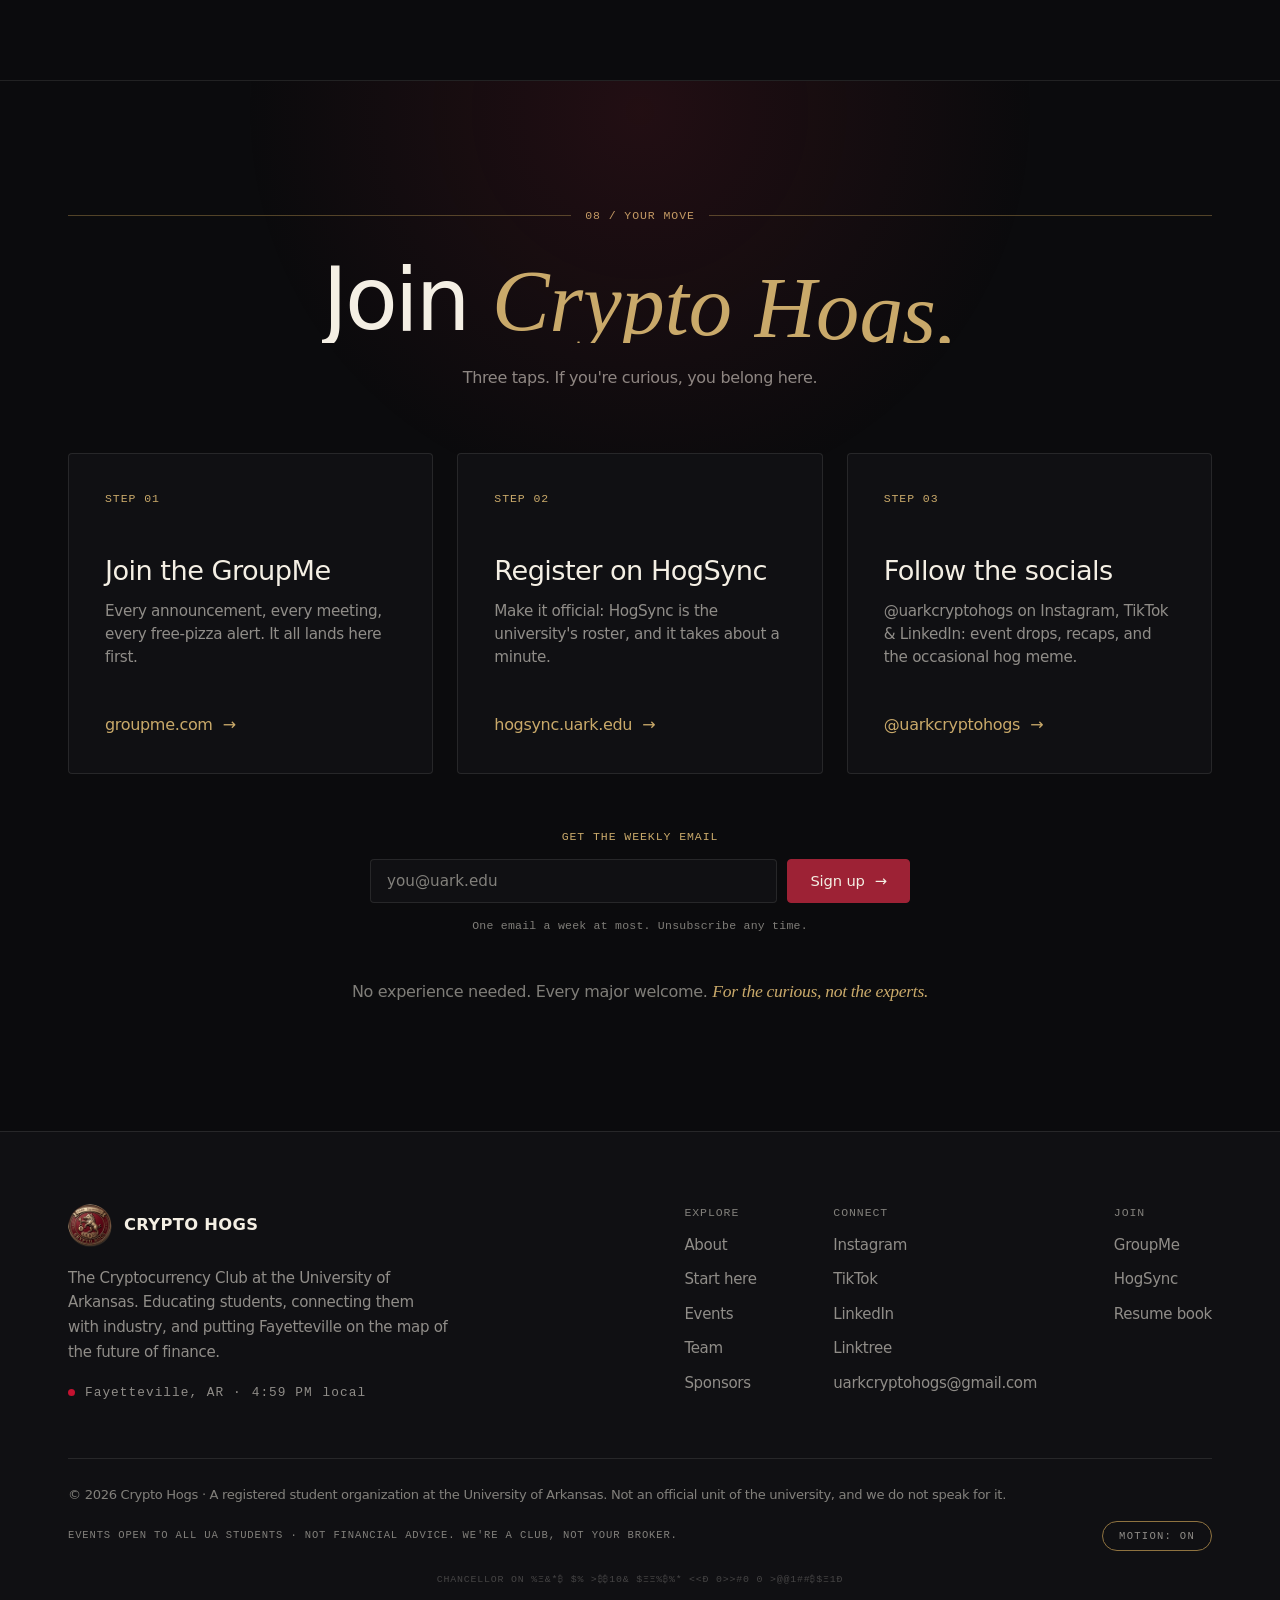
==== commit 4a90f7ef: "Skip the 3D coin when the browser has no GPU to spin it with Profiling the homepage at idle with the" ====
--- a/index.html
+++ b/index.html
@@ -1865,7 +1865,24 @@
 const reduced = window.__reduced();
 const staticMode = /[?&]static/.test(location.search);
 const LITE = document.documentElement.classList.contains('lite');
-const wanted = host && !reduced && !staticMode && !LITE;
+/* Chrome flags a "major performance caveat" when WebGL would run on the software
+   rasterizer instead of a GPU: an old laptop, hardware acceleration switched off, a
+   remote desktop. The coin costs about a third of a CPU core there, for as long as the
+   hero is on screen, and the FPS watchdog never catches it because the page still holds
+   a steady 60. Ask the browser first, and on that answer never load three.js at all. */
+const gpu = (() => {
+  try {
+    const c = document.createElement('canvas'), o = {failIfMajorPerformanceCaveat: true};
+    const gl = c.getContext('webgl2', o) || c.getContext('webgl', o);
+    if (!gl) return false;
+    const lose = gl.getExtension('WEBGL_lose_context');
+    if (lose) lose.loseContext();
+    return true;
+  } catch (e) { return false; }
+})();
+const wanted = host && !reduced && !staticMode && !LITE && gpu;
+/* Nothing is going to spin, so stop the hover tooltip promising it. */
+if (host && !wanted) host.removeAttribute('title');
 /* The coin is the heaviest thing on the page: three.js takes a couple of seconds
    to parse on a slow CPU and its first frame (shader compile plus the PMREM
    environment) is one long main-thread stall. None of that may land on the load,
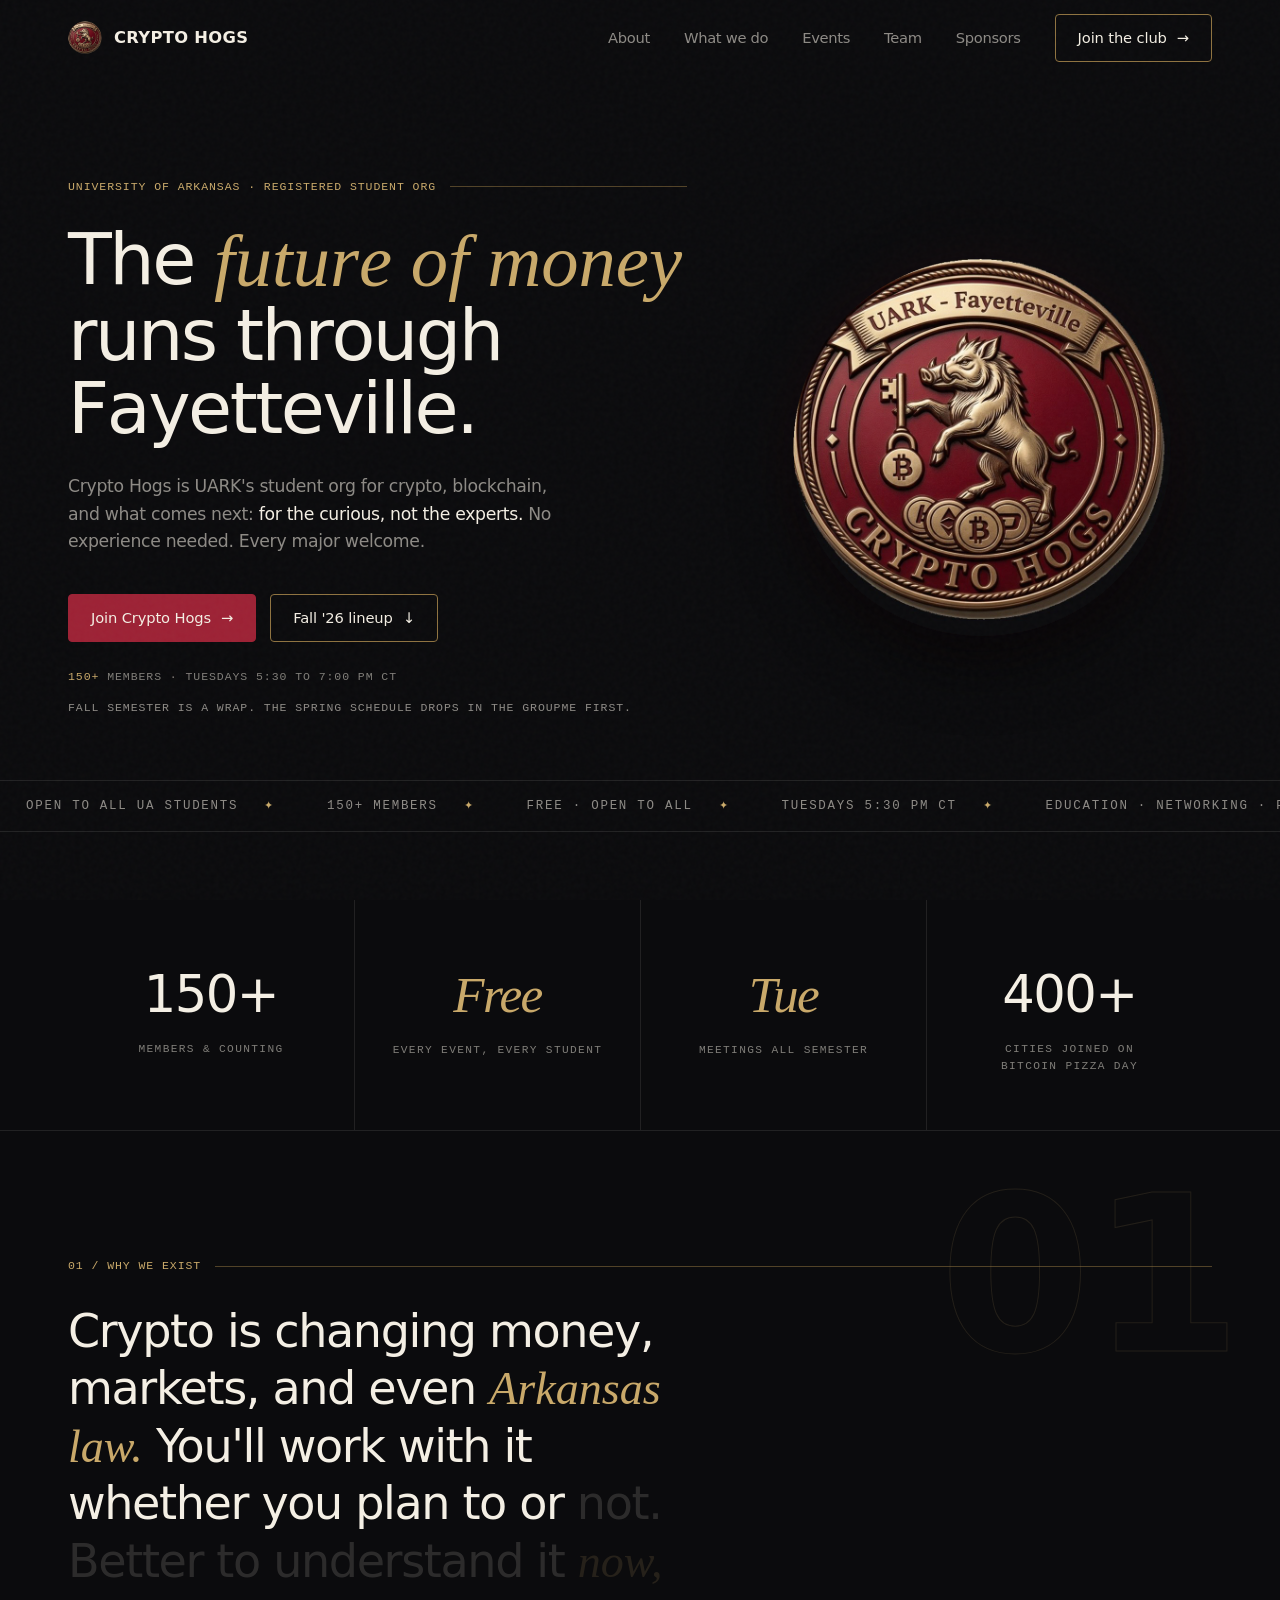
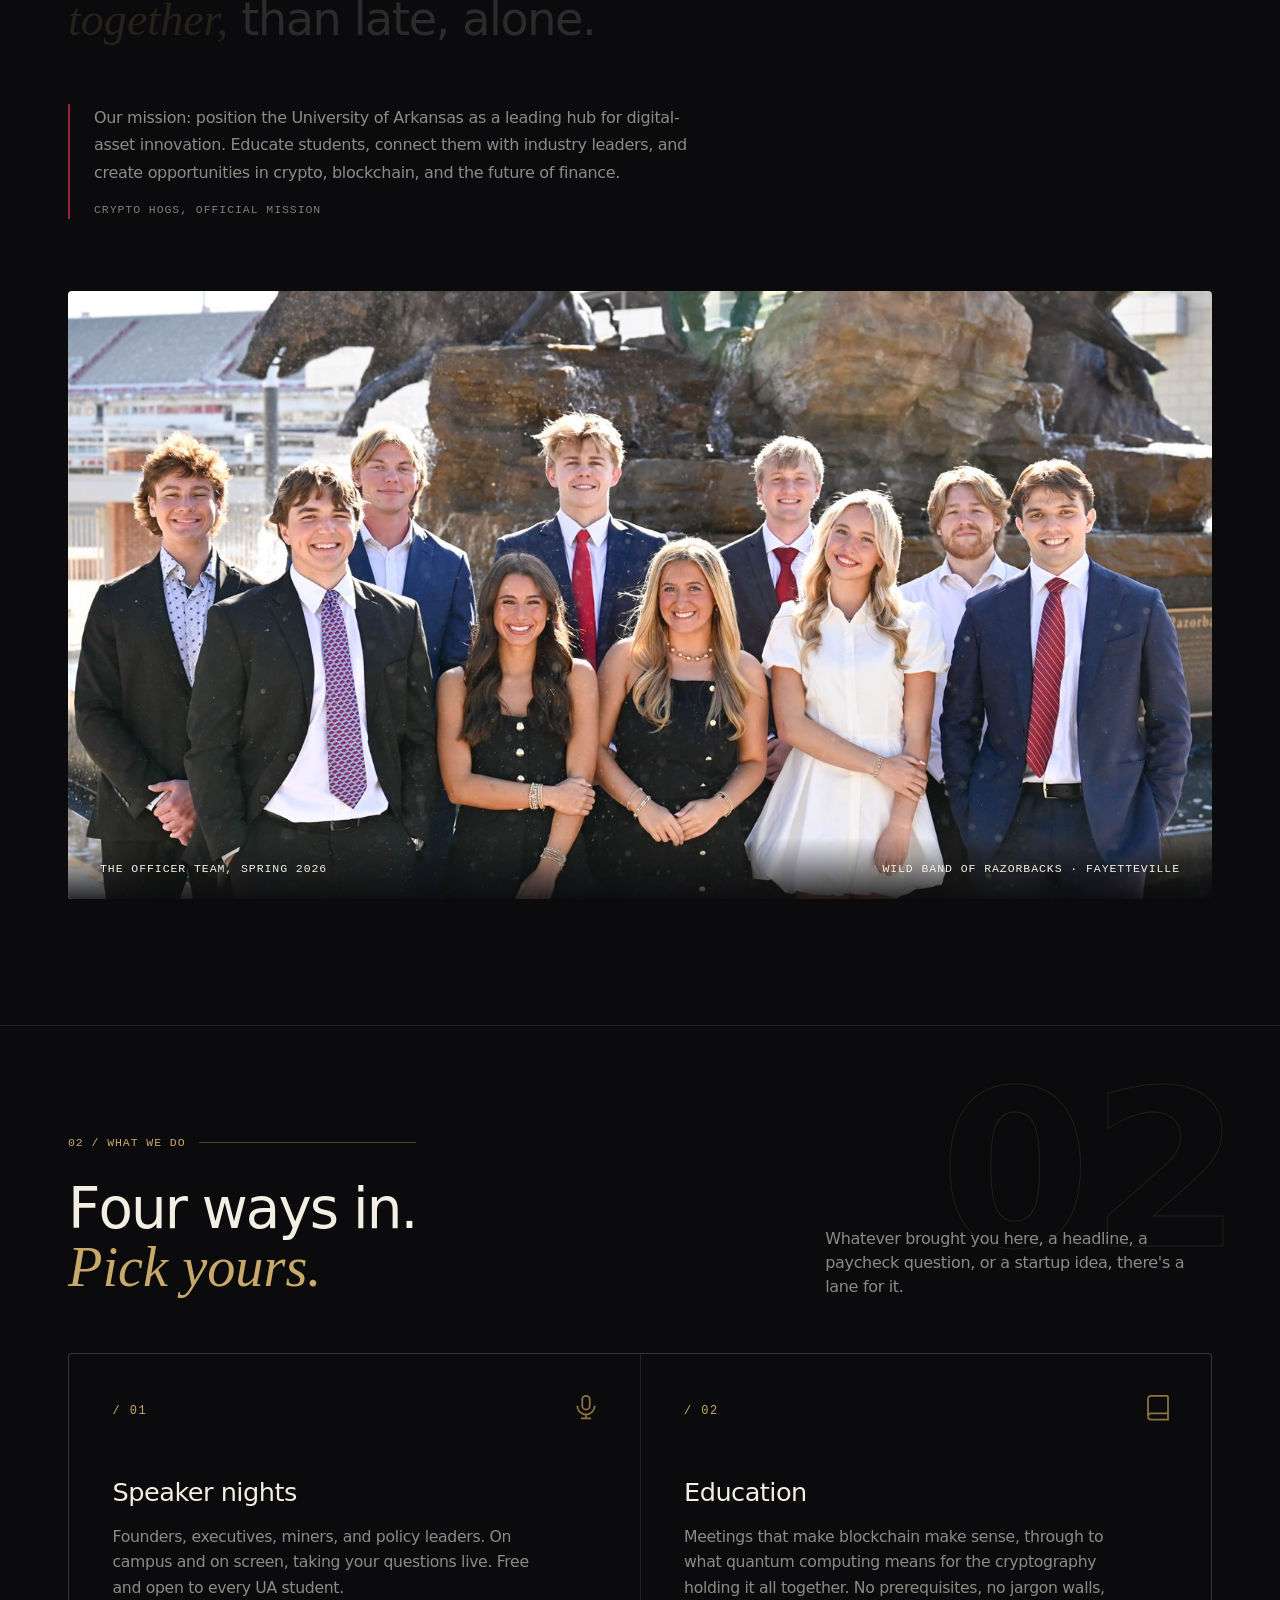
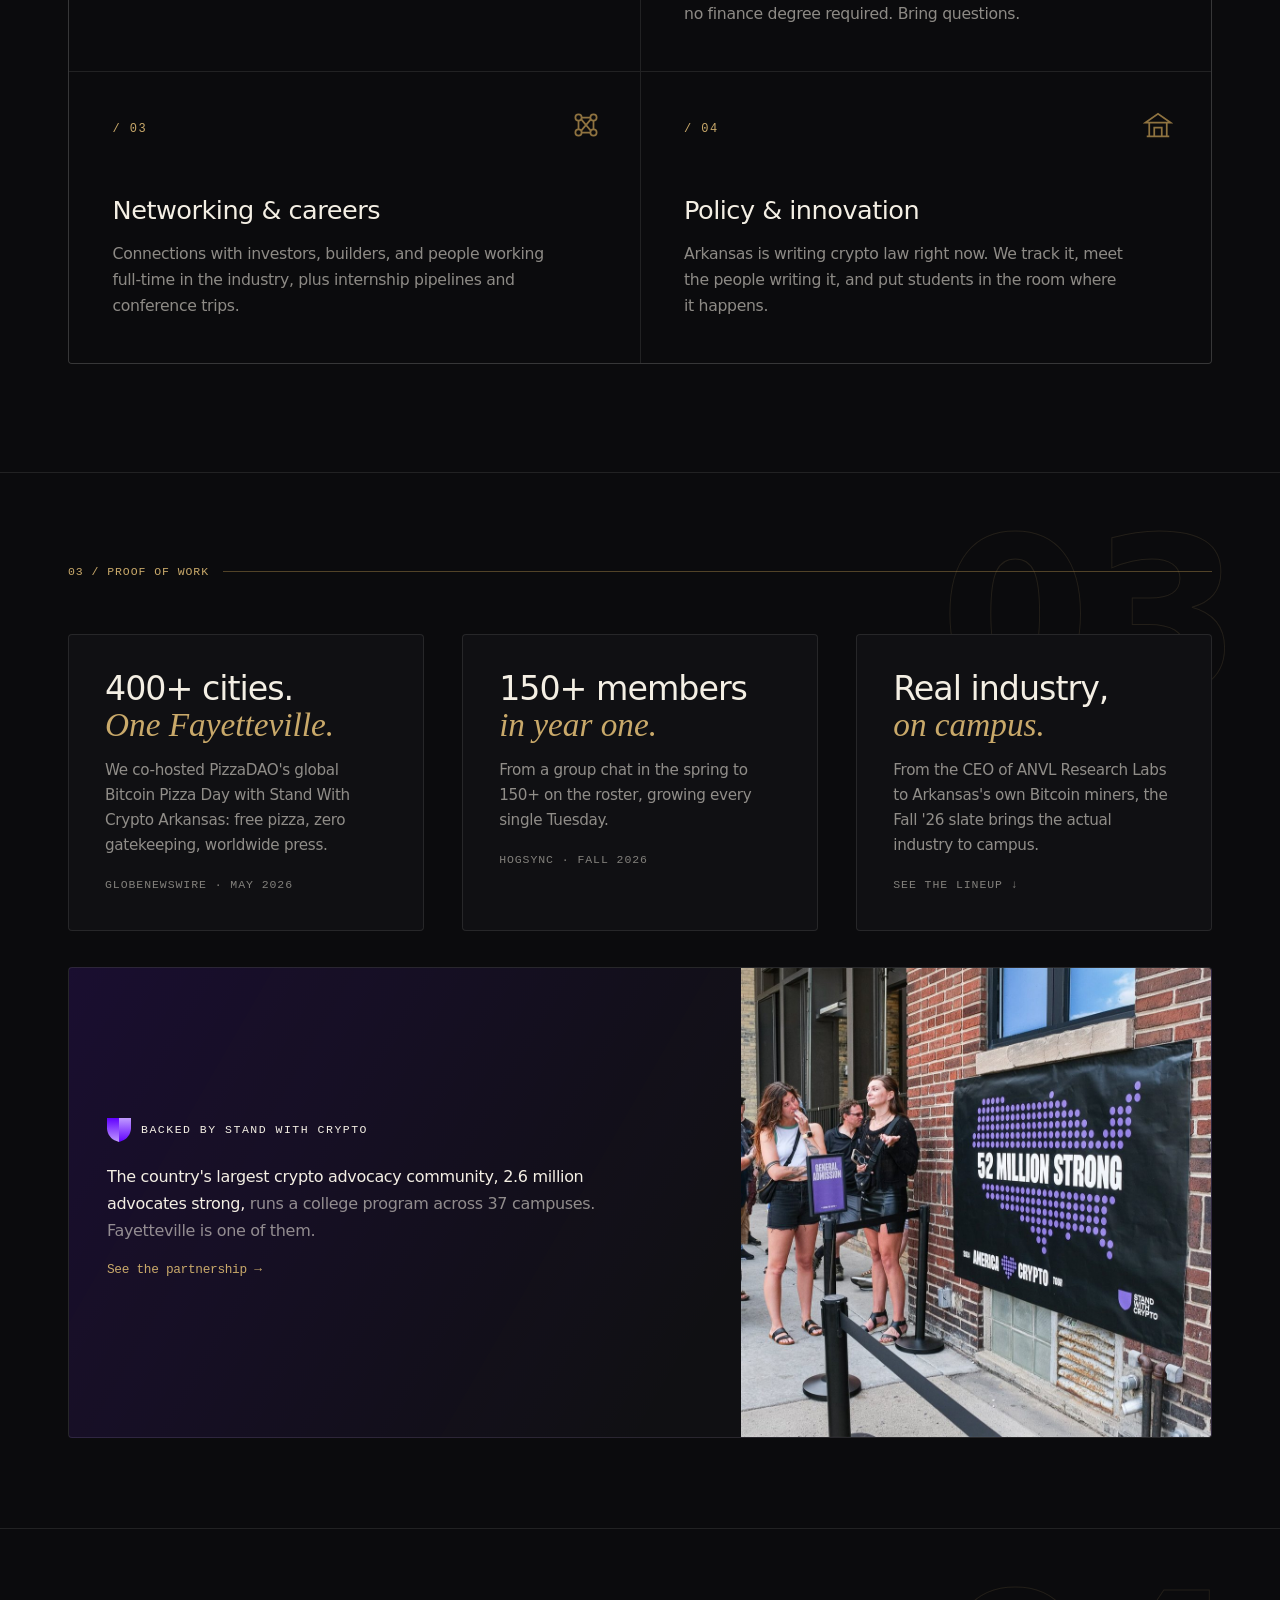
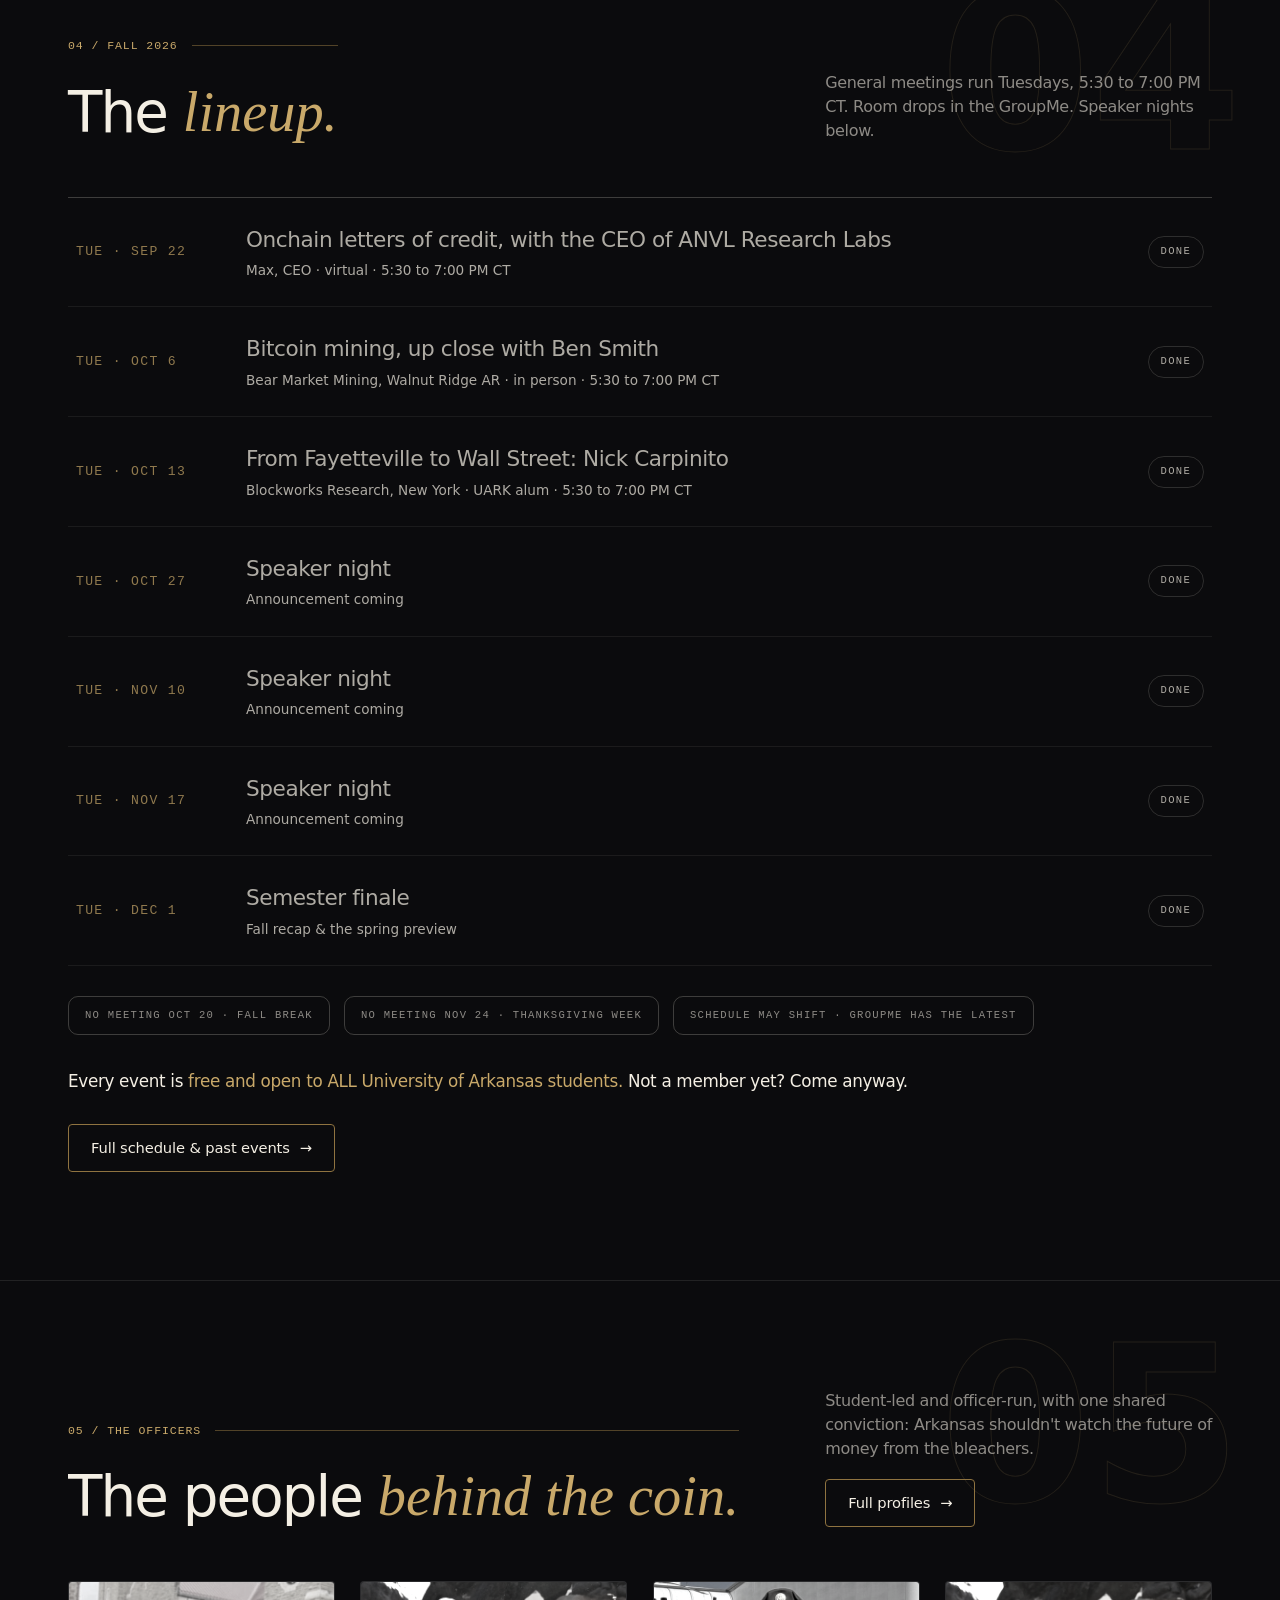
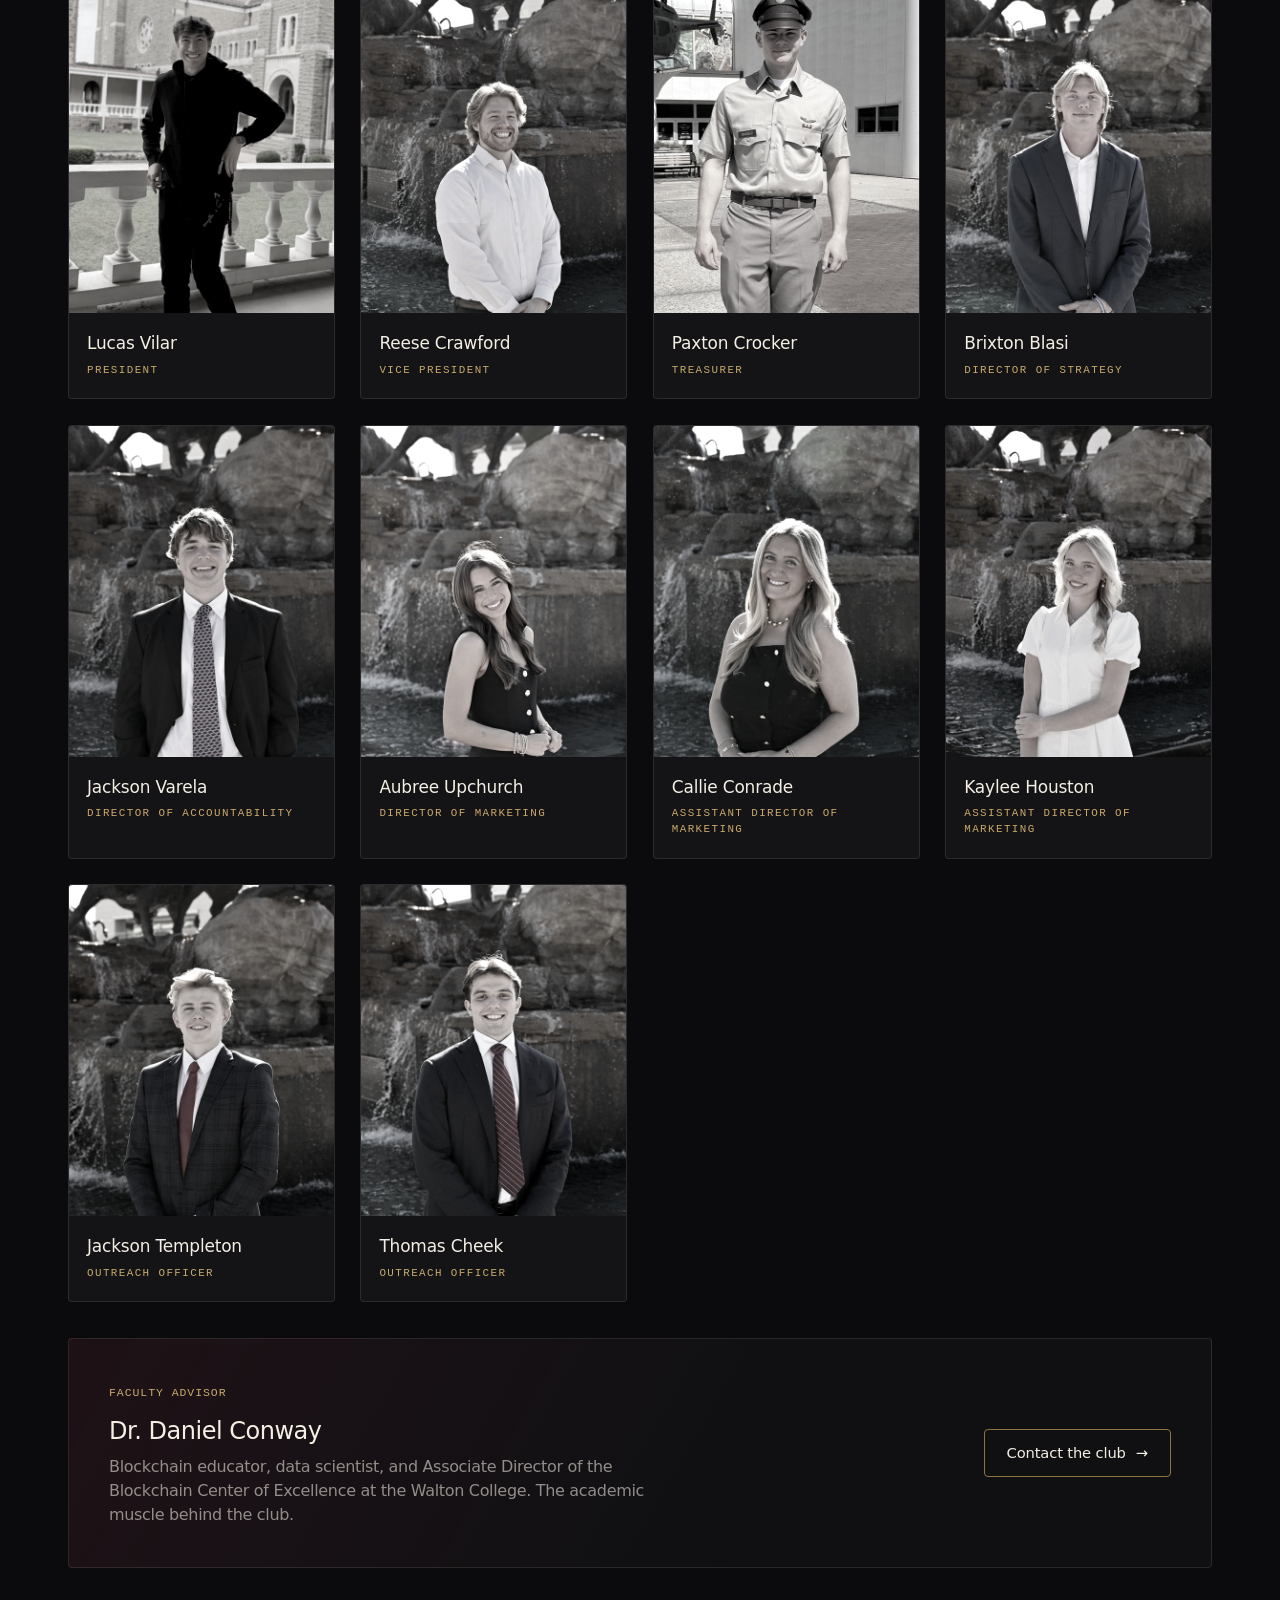
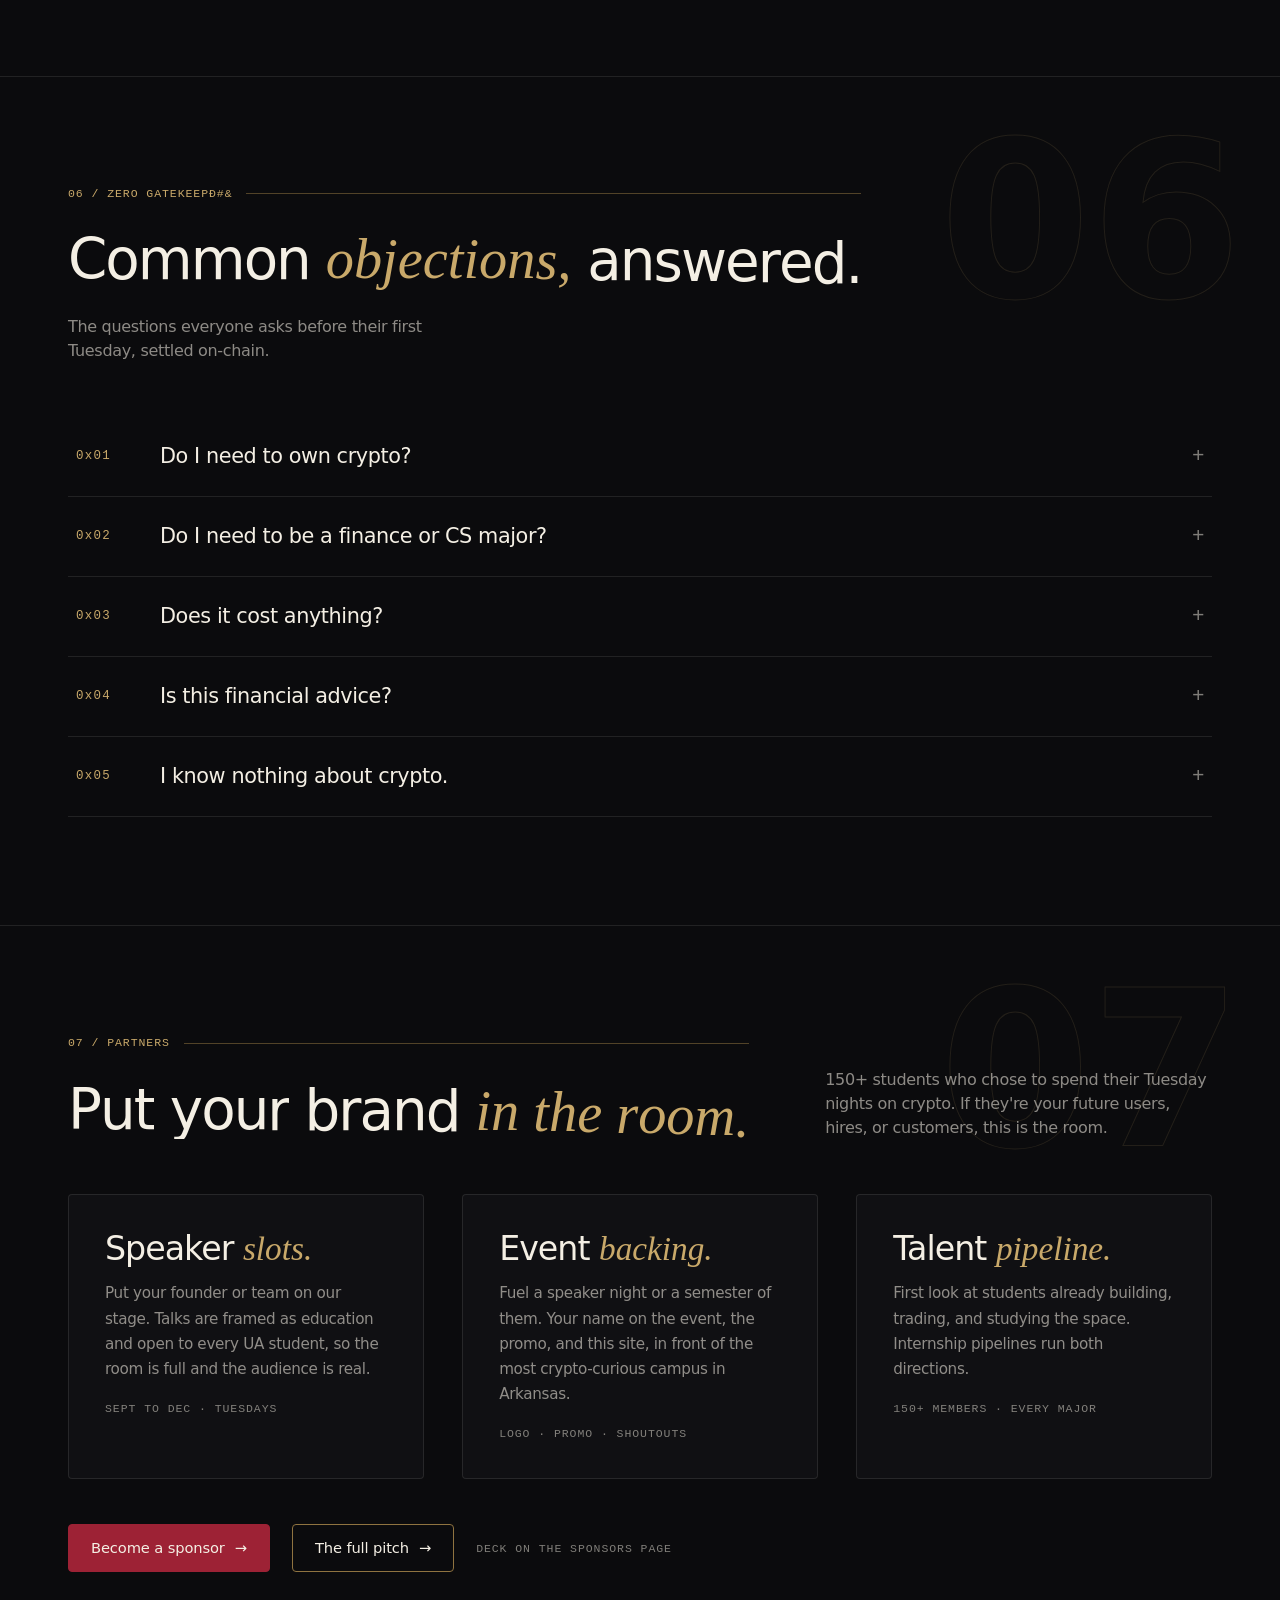
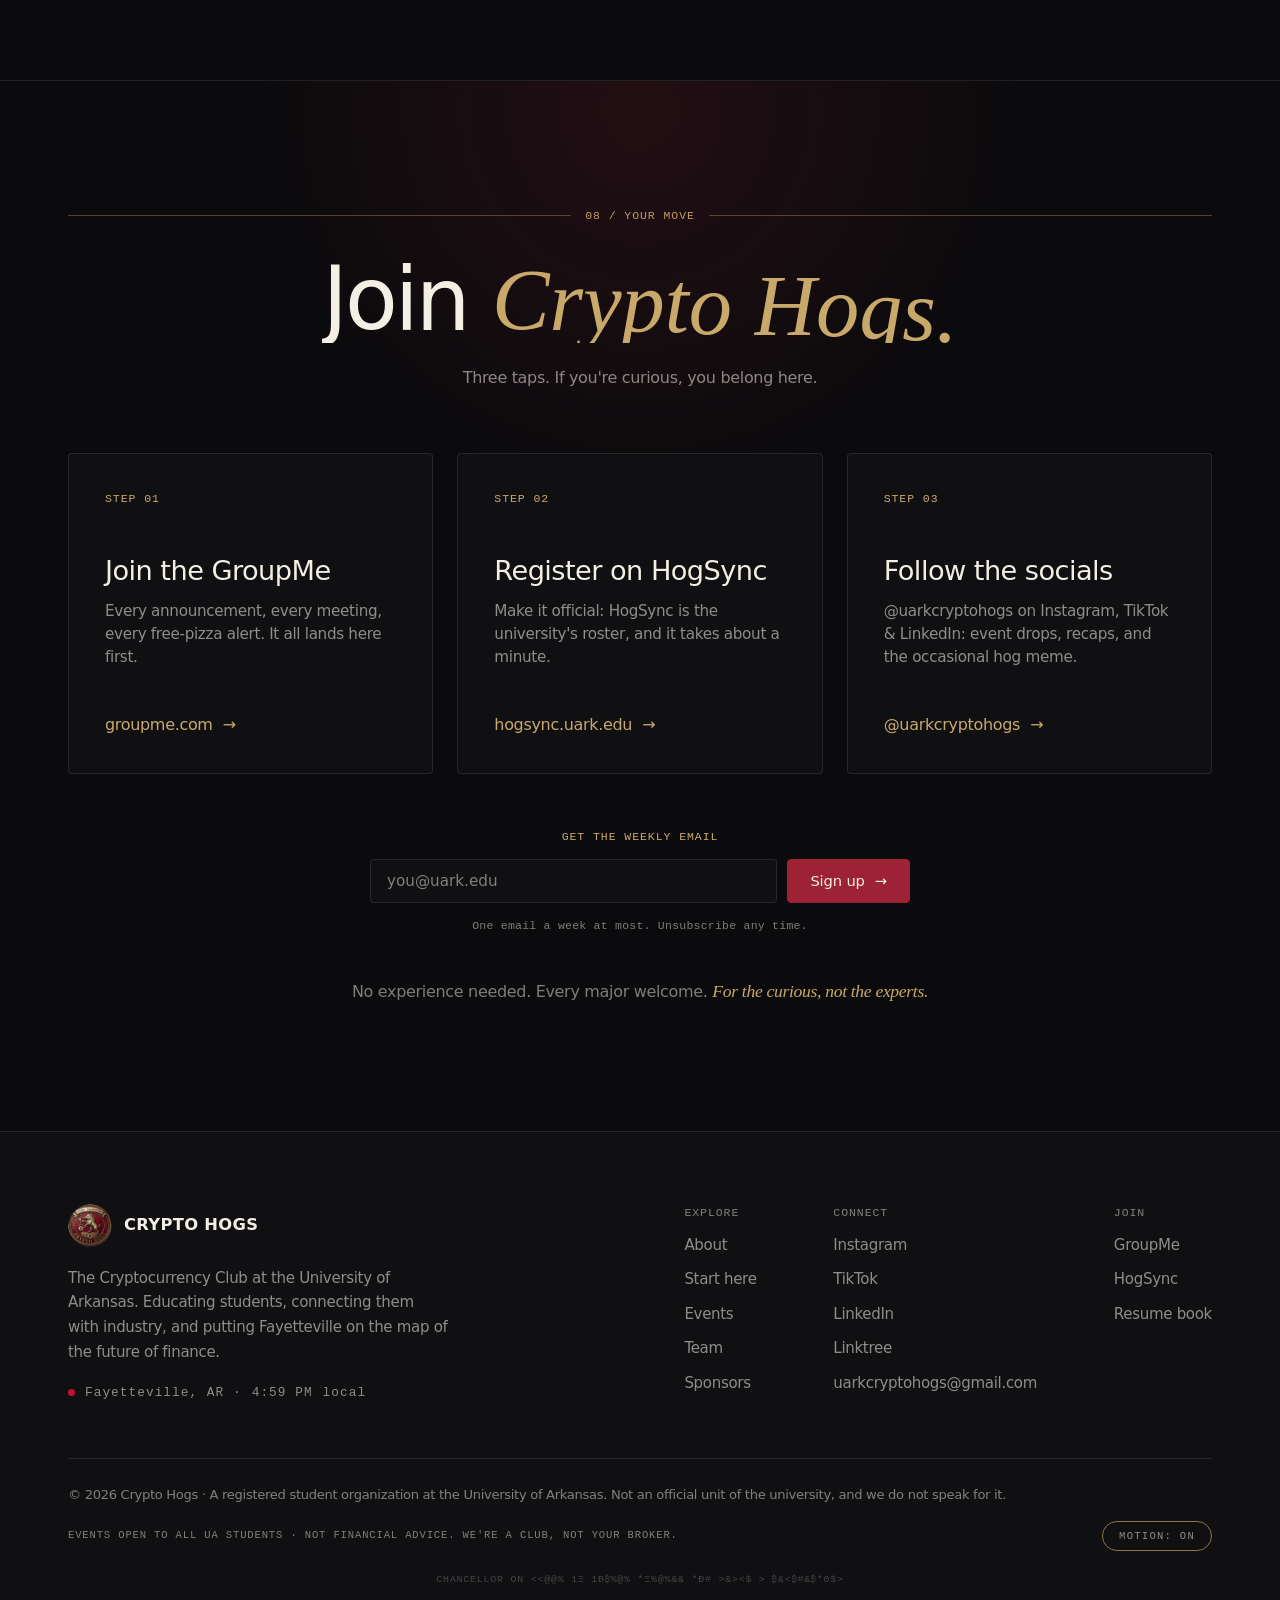
==== commit f0539df5: "Stop telling screen readers to spin a coin that cannot spin The coin div shipped as role="button" la" ====
--- a/index.html
+++ b/index.html
@@ -180,6 +180,7 @@
     touch-action:pan-y;-webkit-tap-highlight-color:transparent;
   }
   .coin3d.dragging{cursor:grabbing}
+  .coin3d:not(.live){cursor:default}
   .coin3d canvas{position:absolute;inset:0;width:100%!important;height:100%!important;display:block}
   .coin3d img{
     position:absolute;inset:9%;width:82%;height:82%;border-radius:50%;pointer-events:none;
@@ -667,10 +668,10 @@
     <div class="coin-stage reveal reveal-d2">
       <div class="coin-glow"></div>
       <div class="coin-wrap coin-float">
-        <div class="coin3d" id="coin3d" role="button" aria-label="Spin the Crypto Hogs coin: a bronze razorback boar holding a key over a Bitcoin padlock" title="Grab it" tabindex="0">
+        <div class="coin3d" id="coin3d" role="img" aria-label="The Crypto Hogs coin: a bronze razorback boar holding a key over a Bitcoin padlock">
           <img src="assets/coin-hero.jpg" alt="" id="coinFallback">
         </div>
-        <span class="coin-hint mono" id="coinHint">Grab the coin. Give it a spin</span>
+        <span class="coin-hint mono" id="coinHint" aria-hidden="true">Grab the coin. Give it a spin</span>
       </div>
     </div>
   </div>
@@ -1240,6 +1241,32 @@
           {transform:'translate(' + dx + 'px,' + (dy + 190) + 'px) rotate(' + rot + 'deg) scale(.4)', opacity:0}
         ], {duration: 950 + Math.random() * 500, easing:'cubic-bezier(.17,.67,.4,1)'}).onfinish = function(){ el.remove(); };
       })(p);
+    }
+  };
+  /* One place decides what the coin says it is. Until three.js has drawn a frame the coin
+     is a picture, not a button: reduced motion, LITE phones, software WebGL, a lost context
+     and a watchdog demotion all end there, so the markup ships as the still state and only a
+     rendered frame promotes it. Promising a spin to a screen reader that will never get one
+     is the same lie the hover tooltip used to tell. */
+  window.__coinLive = function(live){
+    var host = document.getElementById('coin3d'), hint = document.getElementById('coinHint');
+    if (host){
+      if (live){
+        host.setAttribute('role', 'button');
+        host.setAttribute('tabindex', '0');
+        host.setAttribute('title', 'Grab it');
+        host.setAttribute('aria-label', 'Spin the Crypto Hogs coin: a bronze razorback boar holding a key over a Bitcoin padlock');
+      } else {
+        host.setAttribute('role', 'img');
+        host.removeAttribute('tabindex');
+        host.removeAttribute('title');
+        host.setAttribute('aria-label', 'The Crypto Hogs coin: a bronze razorback boar holding a key over a Bitcoin padlock');
+      }
+    }
+    /* the hint holds the turn-motion-on button on the reduced path, so never hide that one */
+    if (hint && !hint.classList.contains('has-offer')){
+      if (live) hint.removeAttribute('aria-hidden');
+      else hint.setAttribute('aria-hidden', 'true');
     }
   };
   /* fallback interactions if the 3D module never takes over */
@@ -1609,11 +1636,6 @@
      This offers motion, it never starts it, so the accessibility preference is still respected. */
   (function(){
     if (!window.__reduced()) return;
-    var host = document.getElementById('coin3d');
-    if (host){
-      host.setAttribute('title', 'Tap it');
-      host.setAttribute('aria-label', 'The Crypto Hogs coin: a bronze razorback boar holding a key over a Bitcoin padlock');
-    }
     var hint = document.getElementById('coinHint');
     if (!hint) return;
     var b = document.createElement('button');
@@ -1628,6 +1650,7 @@
     hint.textContent = '';
     hint.appendChild(b);
     hint.classList.add('has-offer');
+    hint.removeAttribute('aria-hidden');
   })();
 
   /* self-maintaining dates: past rows dim to Done, hero line tracks the real next event */
@@ -1967,9 +1990,10 @@
     size();
     const ro = new ResizeObserver(size); ro.observe(host);
     host.appendChild(renderer.domElement);
+    const setLive = v => { host.classList.toggle('live', v); if (window.__coinLive) window.__coinLive(v); };
     /* 'live' fades the fallback image out; tick() sets it on the first rendered frame */
-    renderer.domElement.addEventListener('webglcontextlost', () => host.classList.remove('live'));
-    renderer.domElement.addEventListener('webglcontextrestored', () => host.classList.add('live'));
+    renderer.domElement.addEventListener('webglcontextlost', () => setLive(false));
+    renderer.domElement.addEventListener('webglcontextrestored', () => setLive(true));
 
     /* drag to spin, with inertia; tap = big spin + burst */
     let vy = .012, dragging = false, px = 0, py = 0, moved = 0, downT = 0, demoted = false;
@@ -2025,7 +2049,7 @@
       if (calm <= 45 || nowMs - lastDraw >= 33){
         lastDraw = nowMs;
         renderer.render(scene, camera);
-        if (!shown){ shown = true; host.classList.add('live'); }
+        if (!shown){ shown = true; setLive(true); }
       }
       raf = running ? requestAnimationFrame(tick) : null;
     };
@@ -2044,7 +2068,7 @@
     window.addEventListener('ch:golite', () => {
       running = false; demoted = true;
       vis.disconnect(); ro.disconnect();
-      host.classList.remove('live');
+      setLive(false);
       setTimeout(() => {
         try { renderer.dispose(); } catch (_) {}
         if (renderer.domElement.parentNode) renderer.domElement.parentNode.removeChild(renderer.domElement);
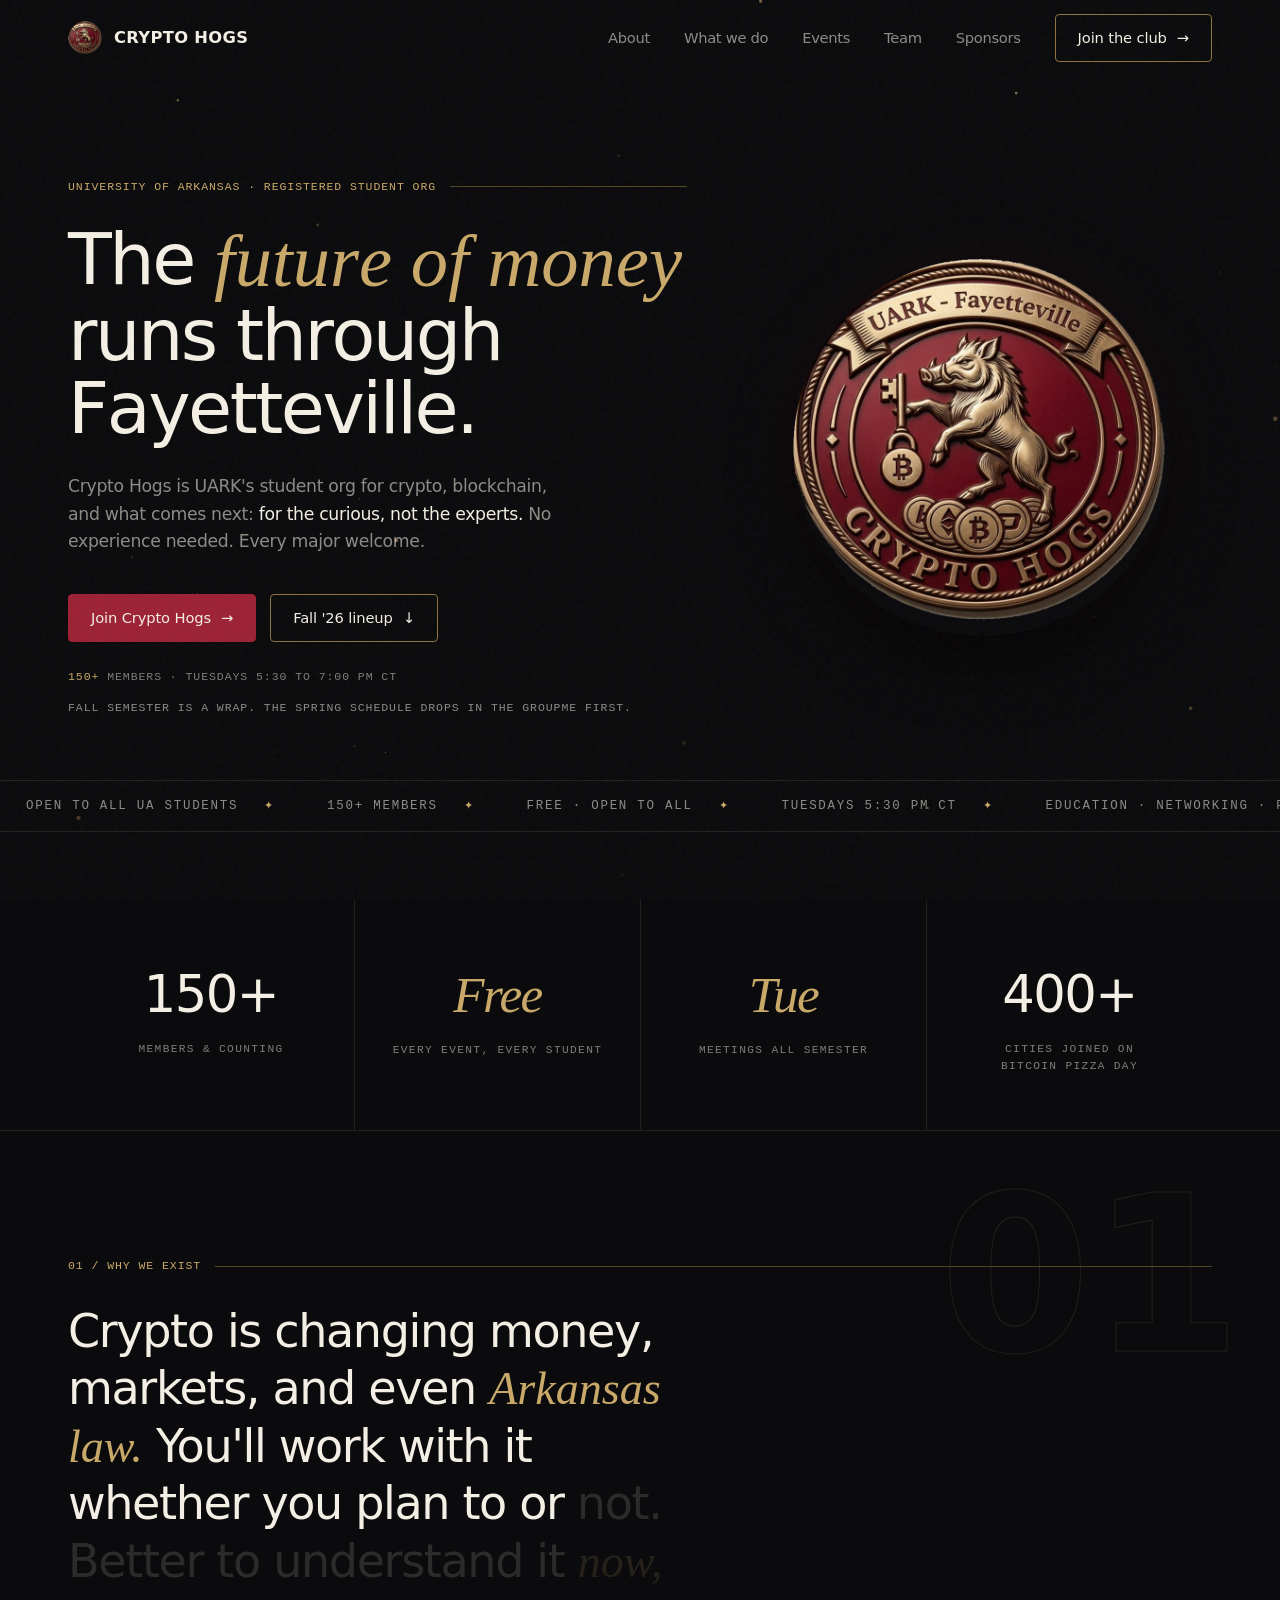
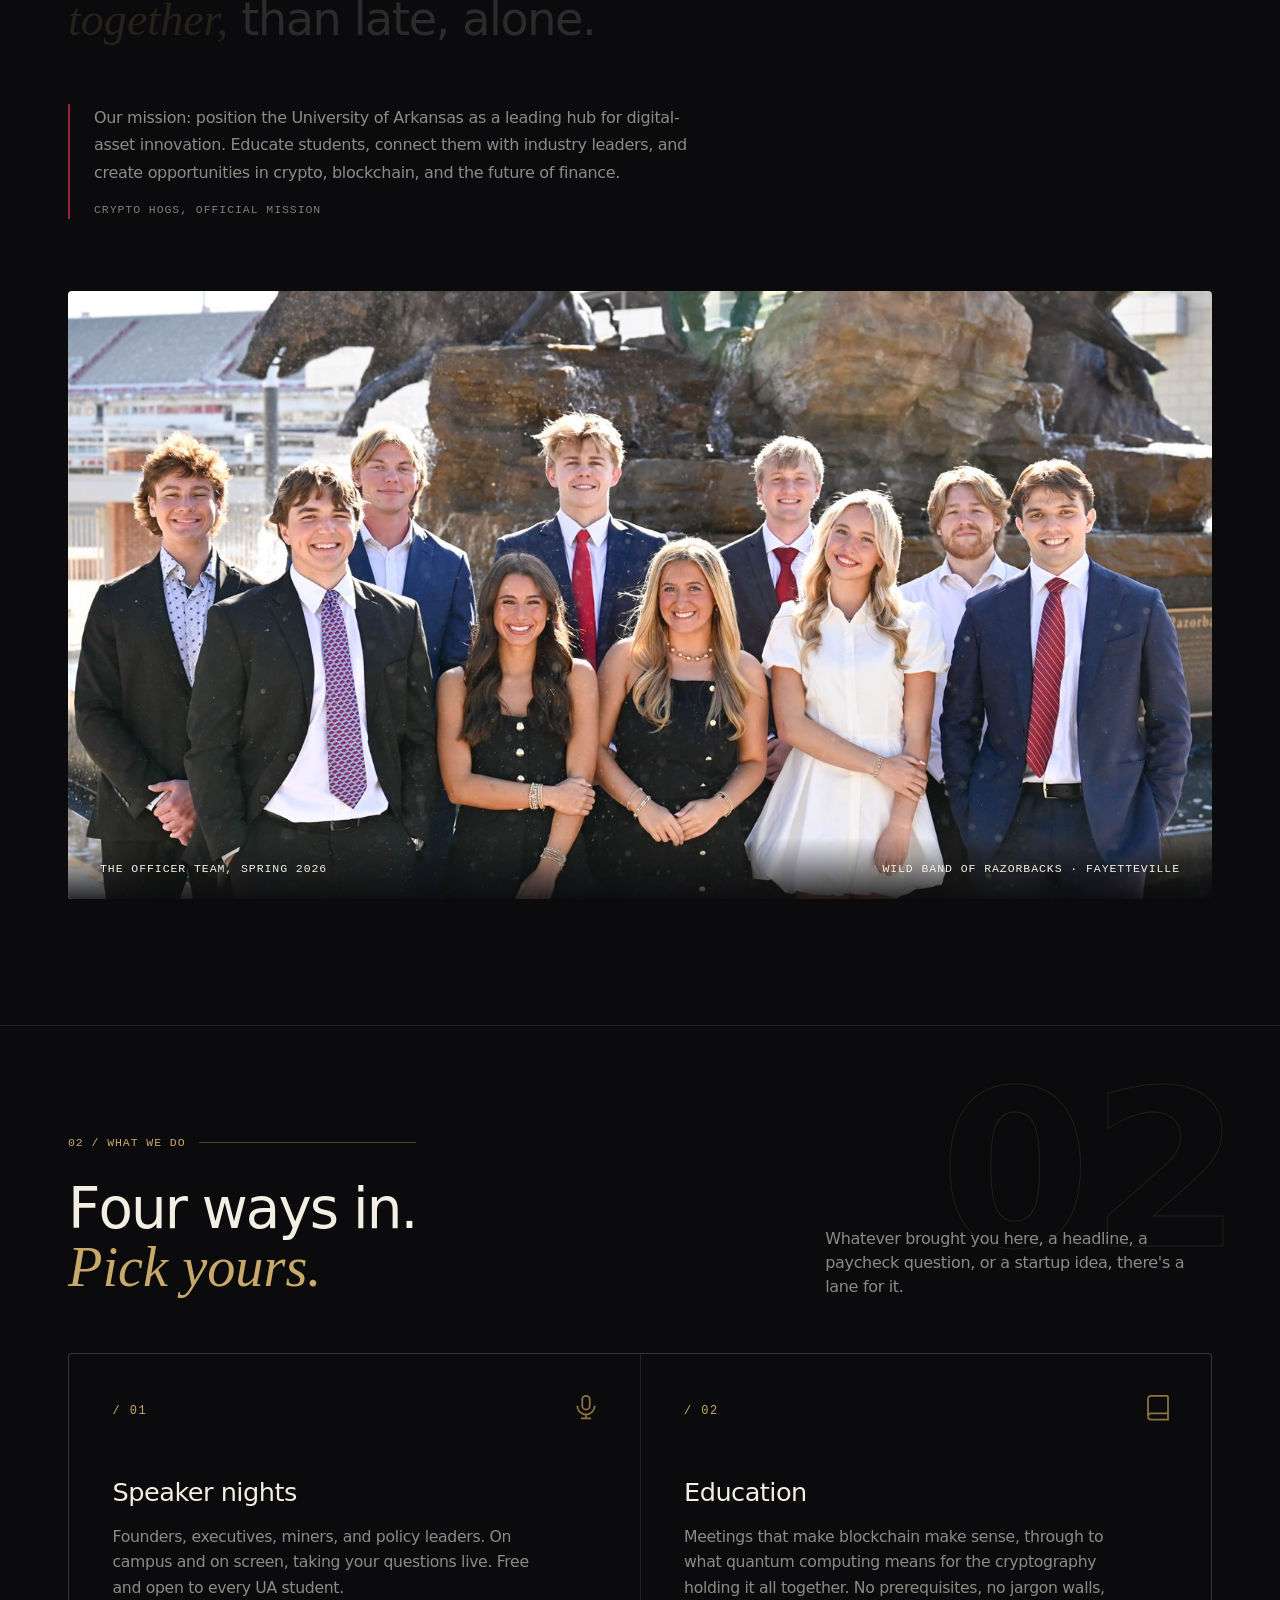
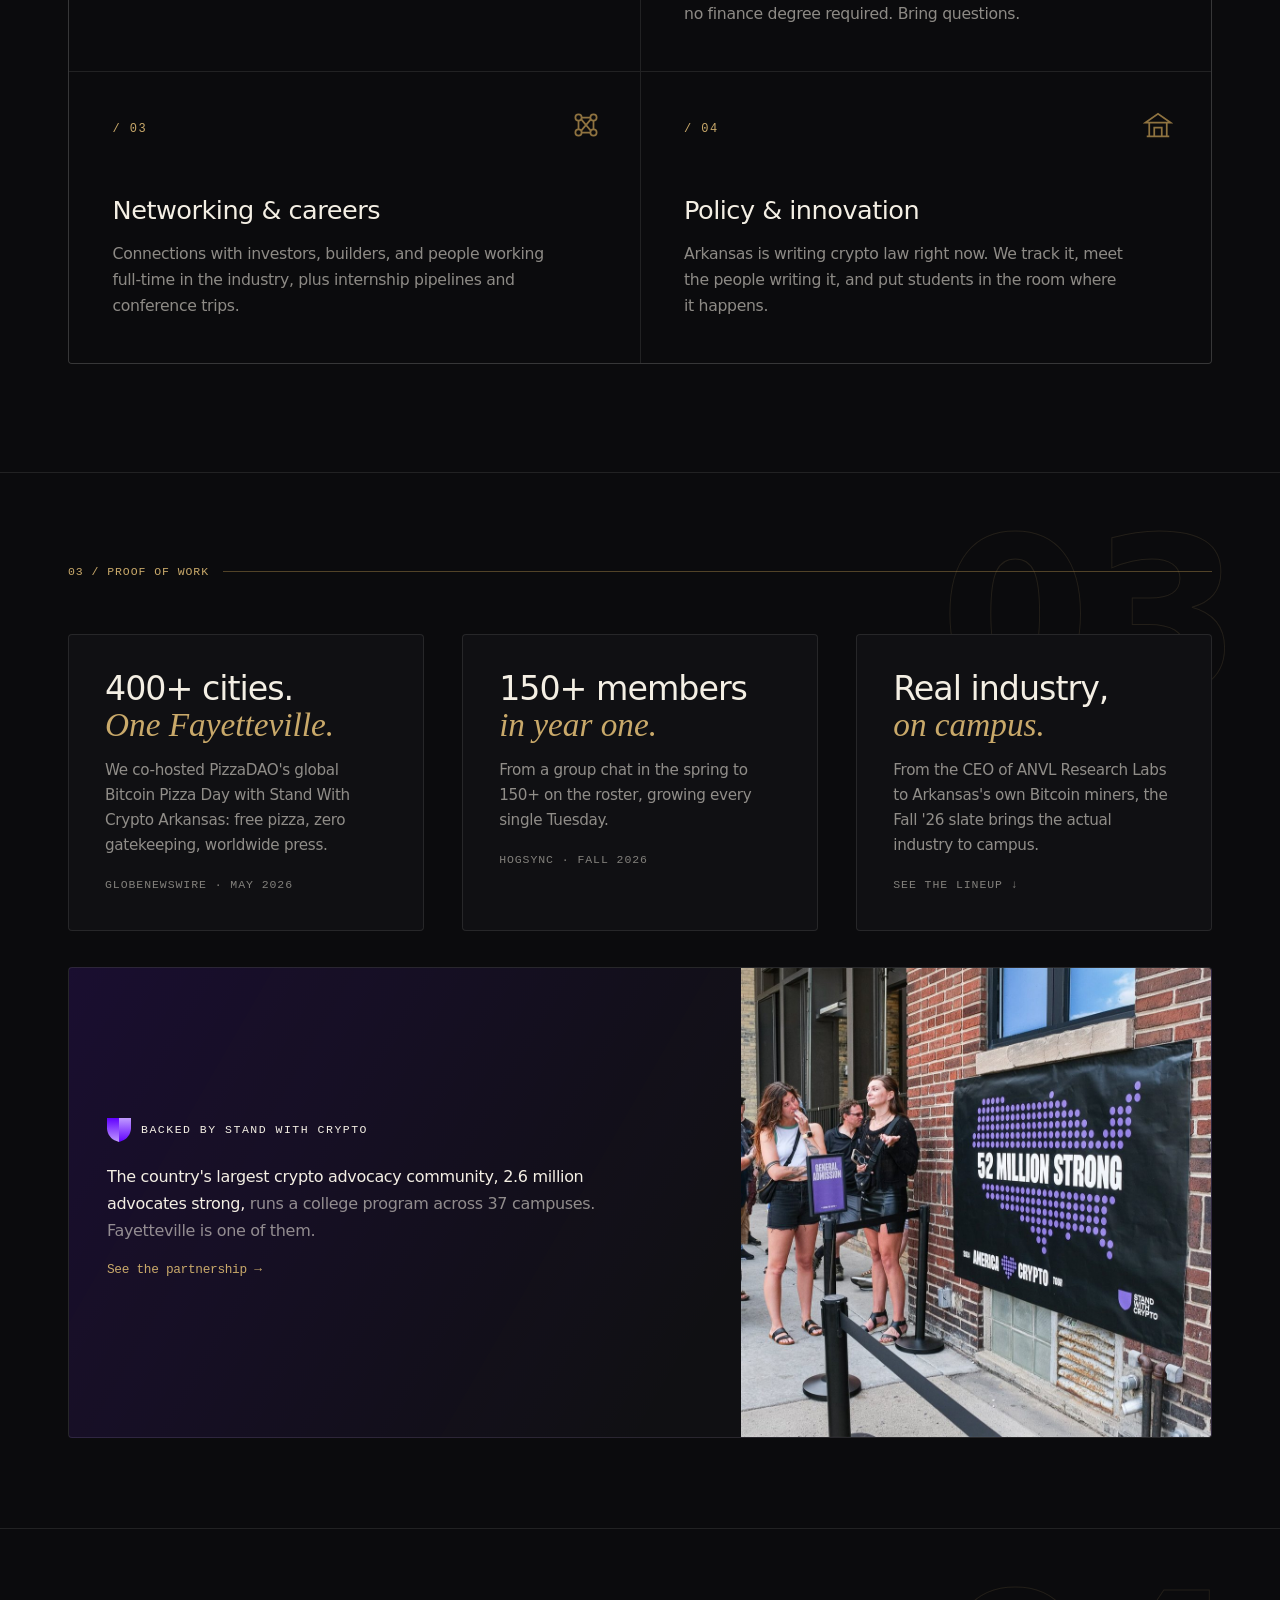
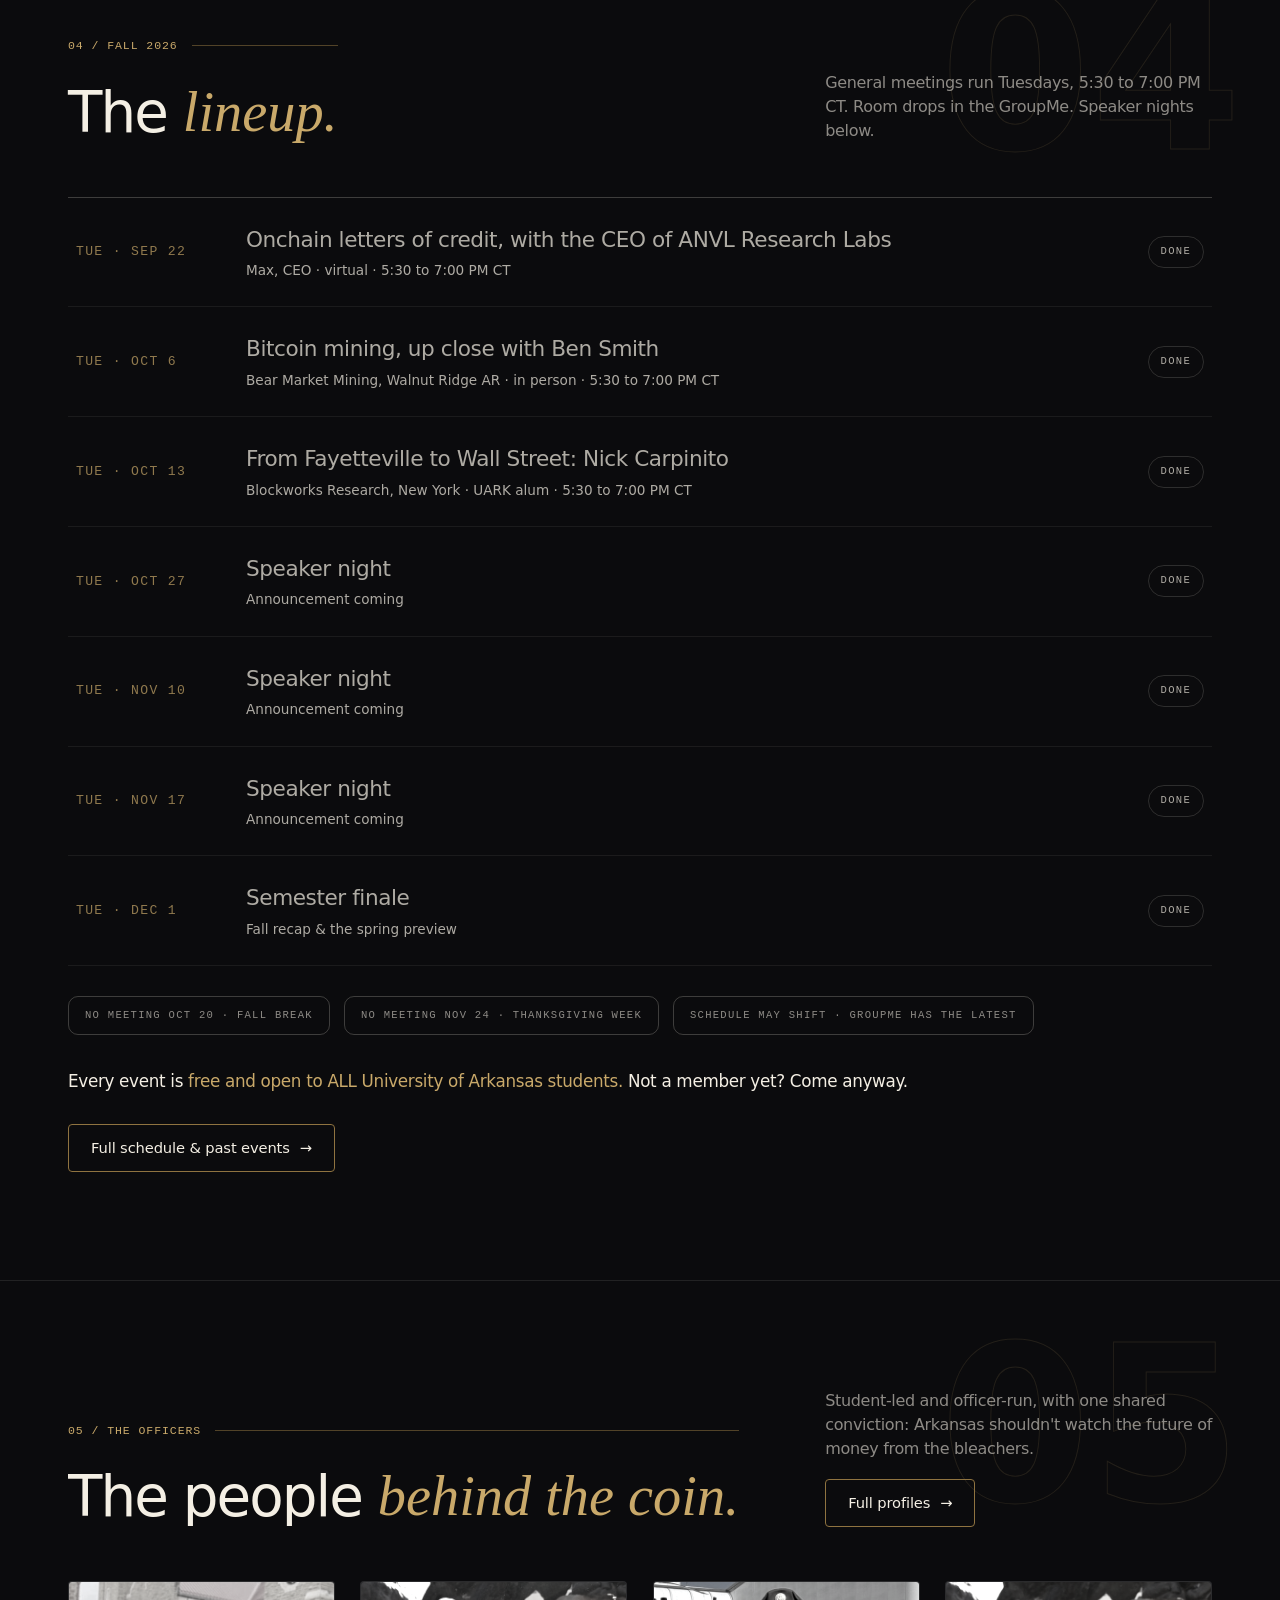
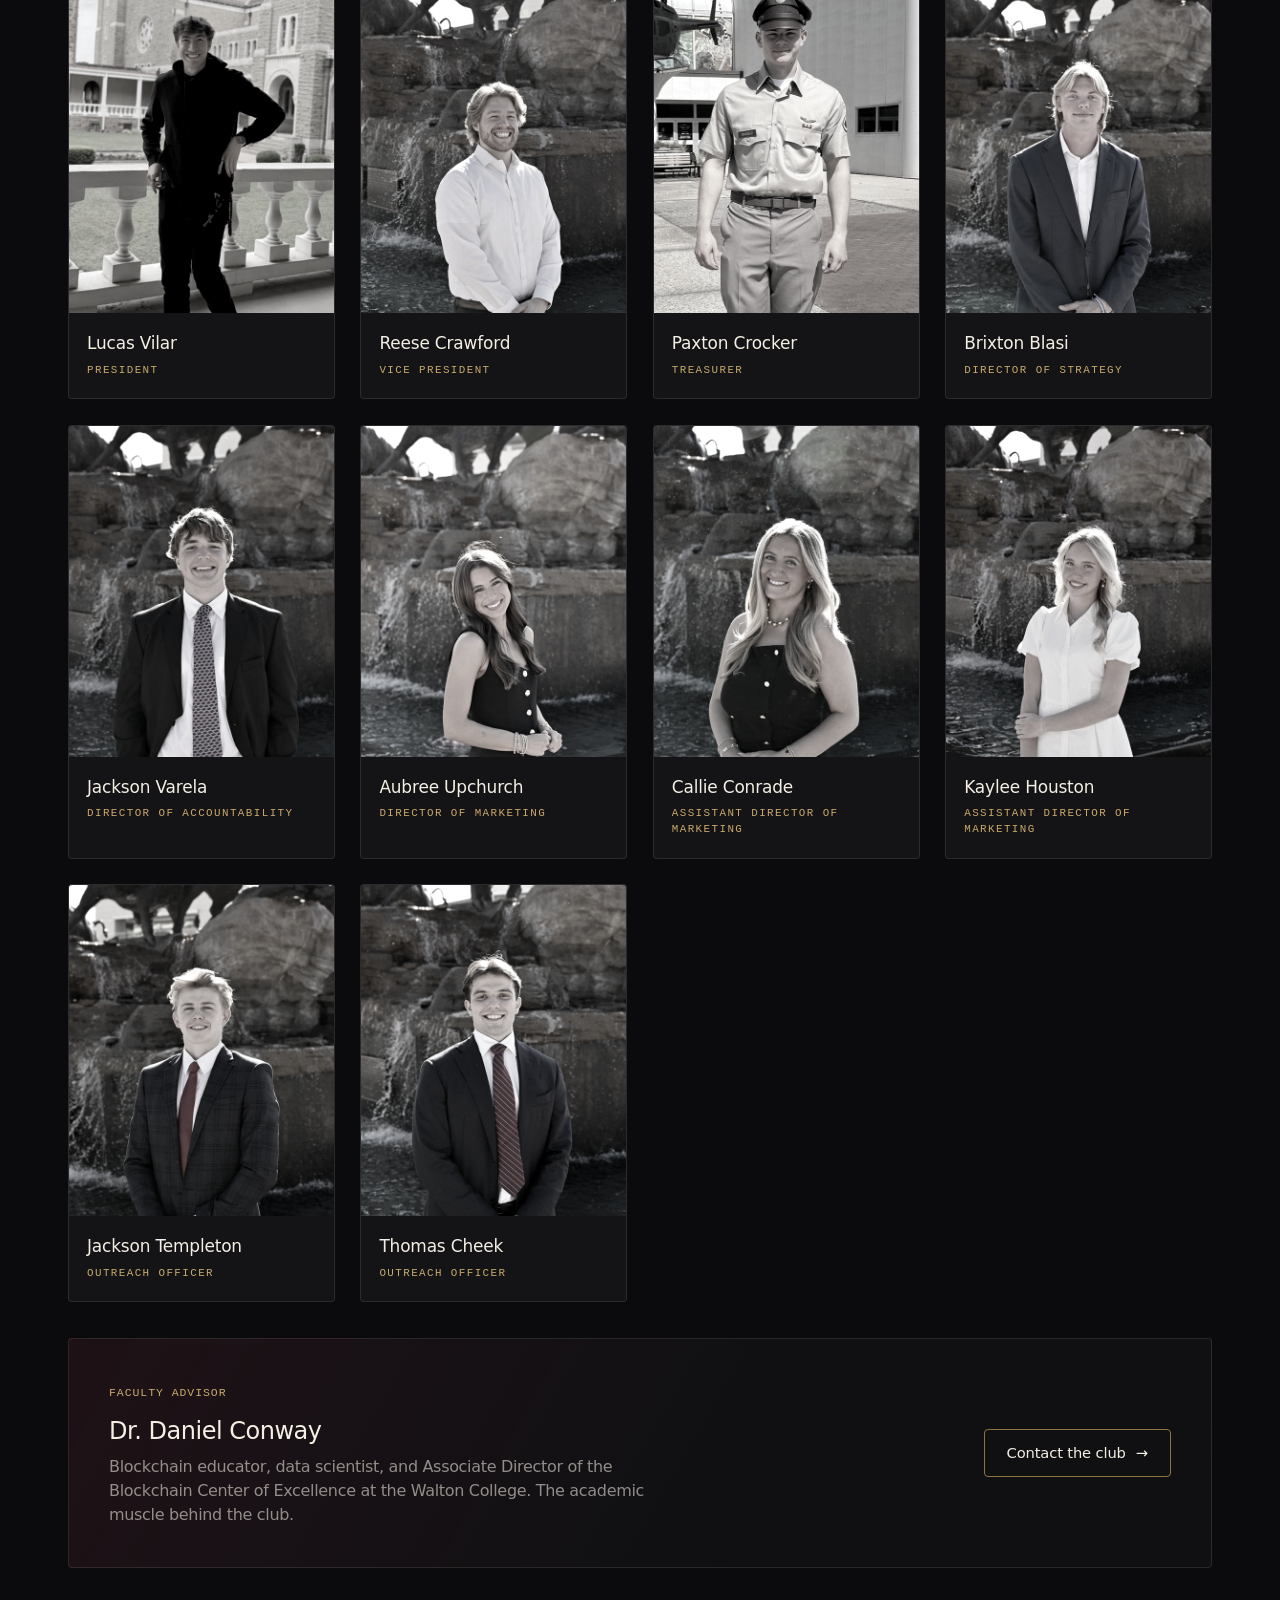
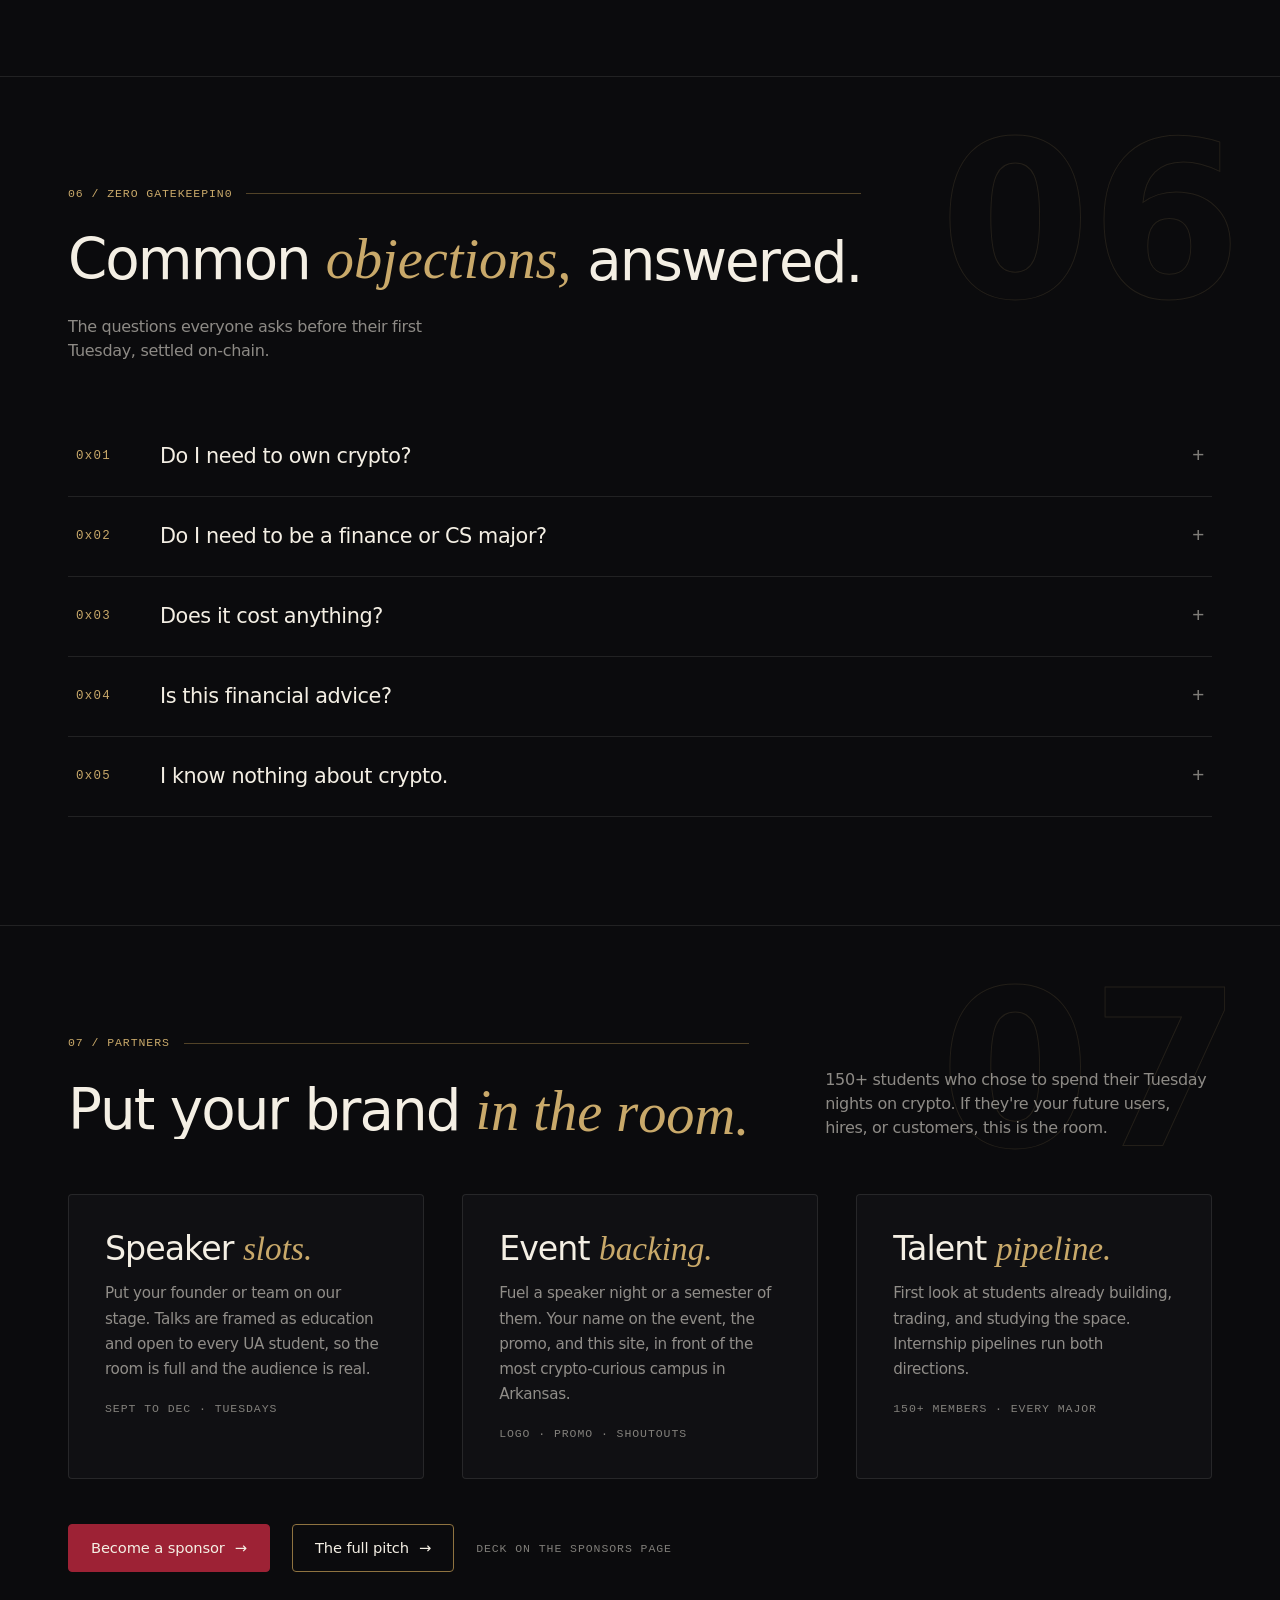
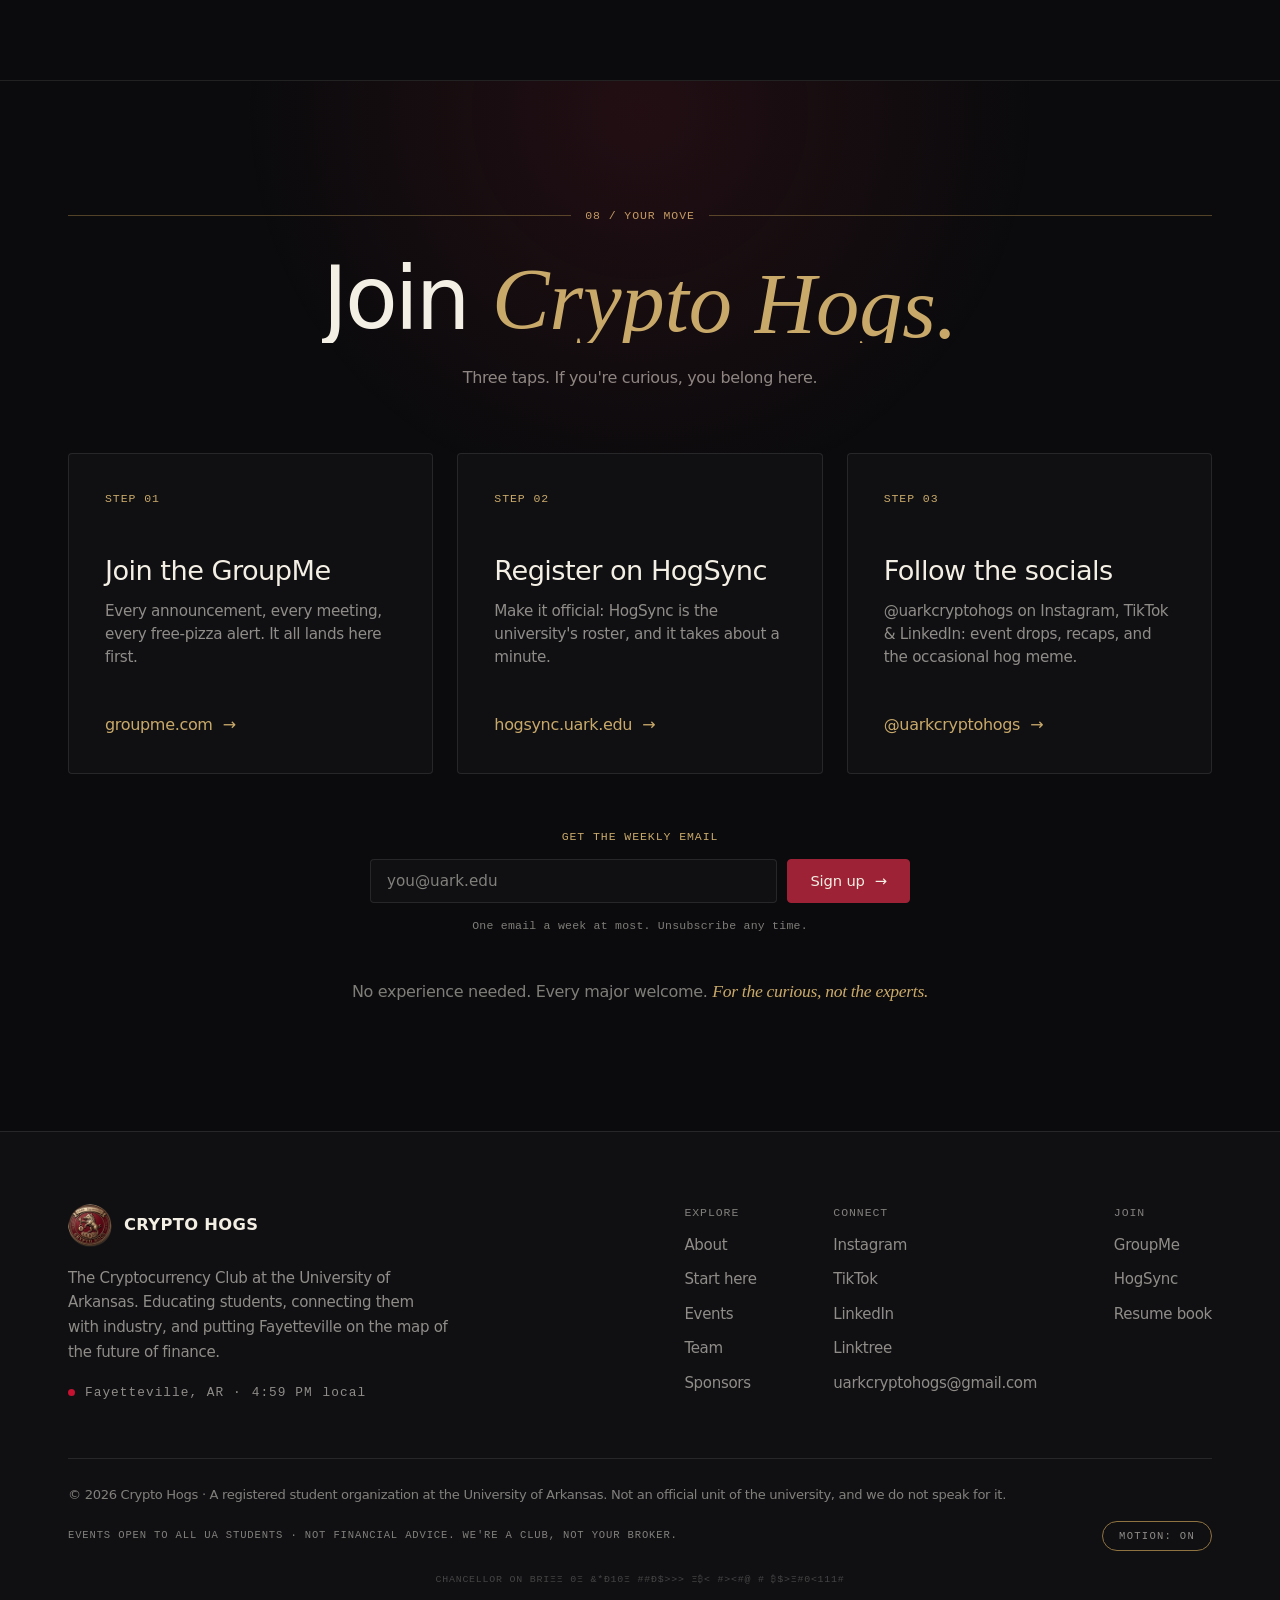
==== commit f3390c04: "Stop building 240 frames a second to show 30 The embers, the coin and the FPS watchdog each asked fo" ====
--- a/index.html
+++ b/index.html
@@ -1393,6 +1393,18 @@
   var staticMode = /[?&]static/.test(location.search);
   var LITE = document.documentElement.classList.contains('lite');
 
+  /* One scheduler for the loops that never stop. Every drawing on this page is
+     already held to 30fps by the clock, but a loop that asks for the next frame
+     straight away makes the browser build that frame anyway: on a 240Hz panel
+     that was 240 style and paint passes a second to show 30 drawings, about half
+     a core at idle. Waiting out the rest of the interval on a timer and only then
+     asking for a frame costs a seventh of one, with nothing on screen changing.
+     The handle it gives back is only ever compared against null. */
+  window.__chFrame = function(cb, gap){
+    if (!(gap > 1)) return requestAnimationFrame(cb);
+    return setTimeout(function(){ requestAnimationFrame(cb); }, gap);
+  };
+
   /* ---------- Custom cursor ---------- */
   if (!staticMode && !reduced && window.matchMedia('(hover:hover) and (pointer:fine)').matches){
     var dot = document.createElement('div'); dot.className = 'cur-dot';
@@ -1516,12 +1528,14 @@
     var emx = 0, erun = !document.hidden, eraf = null, et0 = performance.now();
     var emove = function(e){ emx = e.clientX / Math.max(1, W) - .5; };
     document.addEventListener('mousemove', emove, {passive:true});
-    /* 30fps by the clock, not by skipping every other frame: on a 240Hz display
-       alternate frames is still 120 draws a second. */
-    var eLast = 0, E_MS = 33;
+    /* 30fps by the clock, and the next frame is not even asked for until the
+       clock says it is due: waking 240 times a second to return early cost more
+       than the drawing did. */
+    var eLast = 0, E_MS = 33, enext = function(){
+      eraf = erun ? window.__chFrame(edraw, E_MS - (performance.now() - eLast)) : null;
+    };
     var edraw = function(t){
       var now = t || performance.now();
-      if (now - eLast < E_MS){ eraf = erun ? requestAnimationFrame(edraw) : null; return; }
       eLast = now;
       ctx.clearRect(0, 0, W, H);
       var dt = t - et0;
@@ -1535,7 +1549,7 @@
         ctx.fillStyle = o.red ? 'rgba(196,18,48,' + (tw * .5).toFixed(3) + ')' : 'rgba(201,169,106,' + tw.toFixed(3) + ')';
         ctx.fill();
       }
-      eraf = erun ? requestAnimationFrame(edraw) : null;
+      enext();
     };
     if (erun) eraf = requestAnimationFrame(edraw);
     document.addEventListener('visibilitychange', function(){
@@ -1562,8 +1576,13 @@
        at 240 fps and swamp both of those even while the page is visibly janking
        (the old fps < 42 test never once fired there). More than a third of the
        window lost to dropped frames, two windows running, is the trip line. */
+    /* The watchdog was itself a loop that asked for every frame forever, which on
+       a fast panel costs more than the effects it is watching. So it watches until
+       the page has proved it can keep up, then checks back once a minute. */
+    var REST_MS = 60000;
     var cal = [], calStart = null, dropAt = 0;
-    var badWins = 0, wFrames = 0, wStart = null, wBad = 0, wBadMs = 0, prev = null;
+    var badWins = 0, goodWins = 0, rested = false;
+    var wFrames = 0, wStart = null, wBad = 0, wBadMs = 0, prev = null;
     var watch = function(t){
       if (document.documentElement.classList.contains('lite')) return;
       if (document.hidden){ wStart = null; wFrames = 0; wBad = 0; wBadMs = 0; prev = null; requestAnimationFrame(watch); return; }
@@ -1588,6 +1607,7 @@
             if (DBG) console.log('[watchdog] ' + wFrames + ' frames, ' + wBad + ' dropped (' + Math.round(wBad / wFrames * 100) + '% of frames, ' + Math.round(share * 100) + '% of time)');
             /* windows with under 60 frames are throttled contexts, not slow machines */
             if (wFrames >= 60 && share > .35){
+              goodWins = 0;
               if (++badWins >= 2){
                 document.documentElement.classList.add('lite');
                 try { window.dispatchEvent(new CustomEvent('ch:golite')); } catch (e) {}
@@ -1595,6 +1615,14 @@
               }
             } else if (wFrames >= 60){
               badWins = 0;
+              /* two clean windows the first time, one on every check-in after */
+              if (++goodWins >= (rested ? 1 : 2)){
+                rested = true; goodWins = 0;
+                if (DBG) console.log('[watchdog] page keeps up, resting ' + (REST_MS / 1000) + 's');
+                prev = null; wStart = null; wFrames = 0; wBad = 0; wBadMs = 0;
+                setTimeout(function(){ requestAnimationFrame(watch); }, REST_MS);
+                return;
+              }
             }
             wStart = t; wFrames = 0; wBad = 0; wBadMs = 0;
           }
@@ -2033,25 +2061,35 @@
     });
 
     /* render only while visible */
-    let running = false, raf = null, inView = false, calm = 0, lastDraw = 0, shown = false;
+    let running = false, raf = null, inView = false, calm = 0, lastDraw = 0, shown = false, prevT = 0;
+    /* Full rate while it is being dragged or still spinning fast, a paced 30fps
+       once it has settled: asking for all 240 frames to draw 30 of them was the
+       single most expensive thing the idle page did. */
+    const nextFrame = () => {
+      raf = running
+        ? window.__chFrame(tick, (dragging || calm <= 45) ? 0 : 33 - (performance.now() - lastDraw))
+        : null;
+    };
     const tick = (t) => {
+      const nowMs = t || performance.now();
+      /* Step in 60Hz frames so the spin runs at one speed everywhere. Stepping
+         once per callback meant the coin turned four times faster on a 240Hz
+         panel than on a laptop, and a tap spin died four times sooner. */
+      const step = prevT ? Math.min(4, (nowMs - prevT) / 16.667) : 1;
+      prevT = nowMs;
       if (!dragging){
-        vy += (Math.sign(vy || 1) * IDLE - vy) * .04;
-        group.rotation.y += vy;
+        vy += (Math.sign(vy || 1) * IDLE - vy) * .04 * step;
+        group.rotation.y += vy * step;
         const breathe = Math.sin((t || 0) * .0006) * .07;
-        group.rotation.x += (breathe - group.rotation.x) * .03;
+        group.rotation.x += (breathe - group.rotation.x) * .03 * step;
       }
-      /* Idle throttle: once the coin has settled into its calm spin, render at
-         30fps by the clock. The old version skipped alternate frames, which on a
-         240Hz panel still meant 120 renders a second. */
       calm = (!dragging && Math.abs(Math.abs(vy) - IDLE) < .002) ? calm + 1 : 0;
-      const nowMs = t || performance.now();
       if (calm <= 45 || nowMs - lastDraw >= 33){
         lastDraw = nowMs;
         renderer.render(scene, camera);
         if (!shown){ shown = true; setLive(true); }
       }
-      raf = running ? requestAnimationFrame(tick) : null;
+      nextFrame();
     };
     const vis = new IntersectionObserver(es => {
       es.forEach(en => {
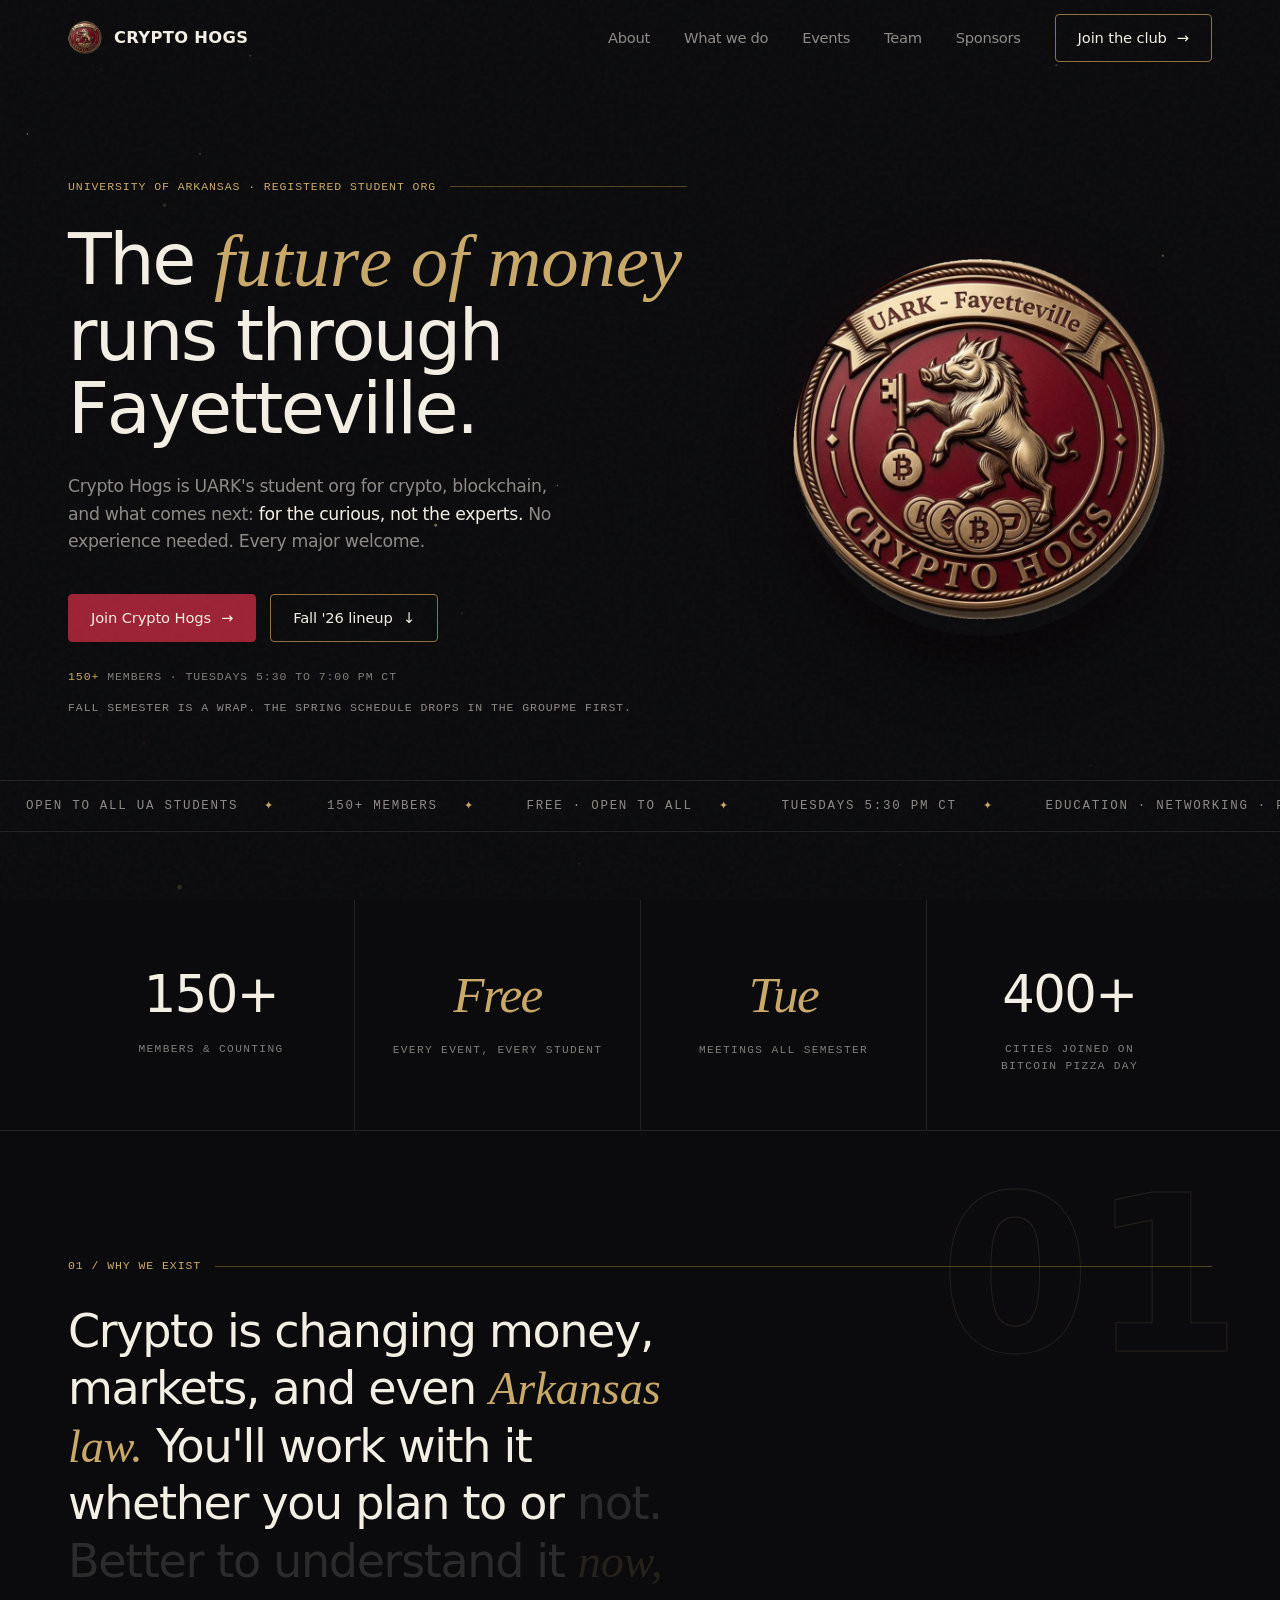
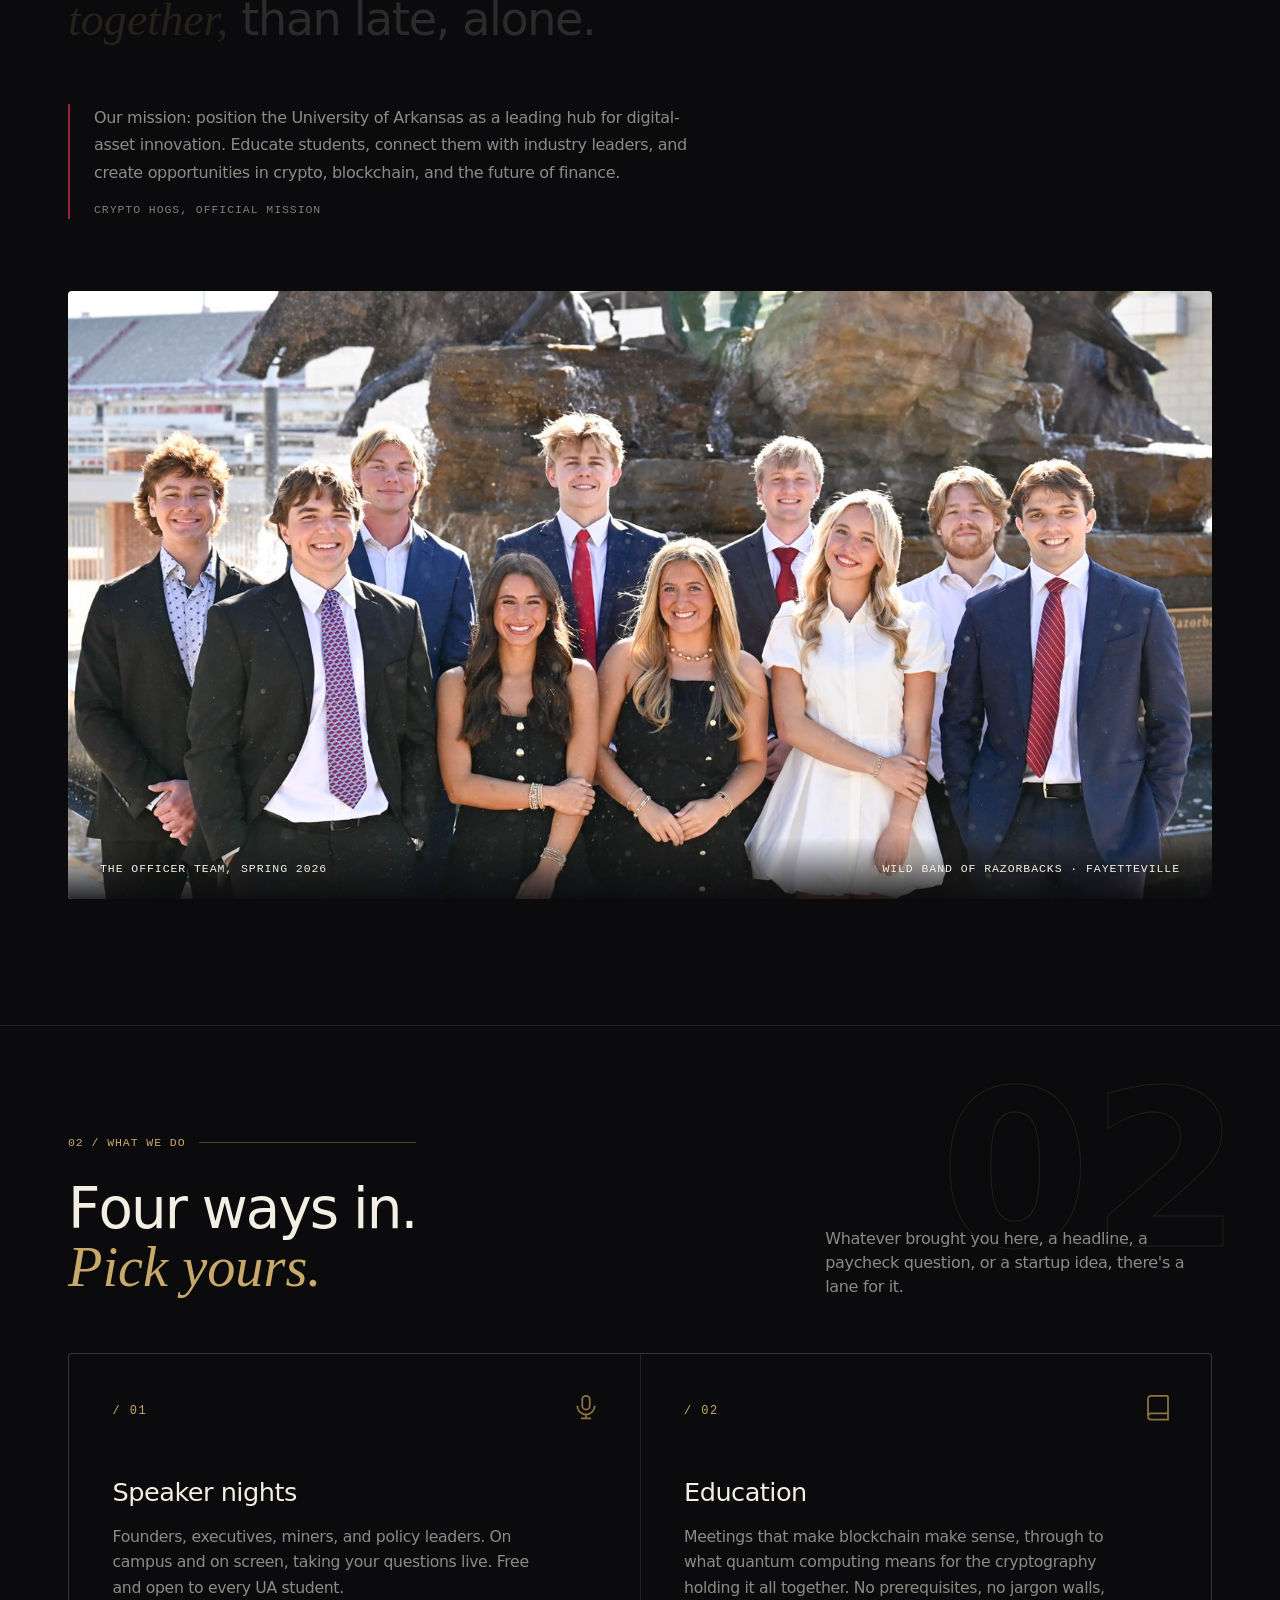
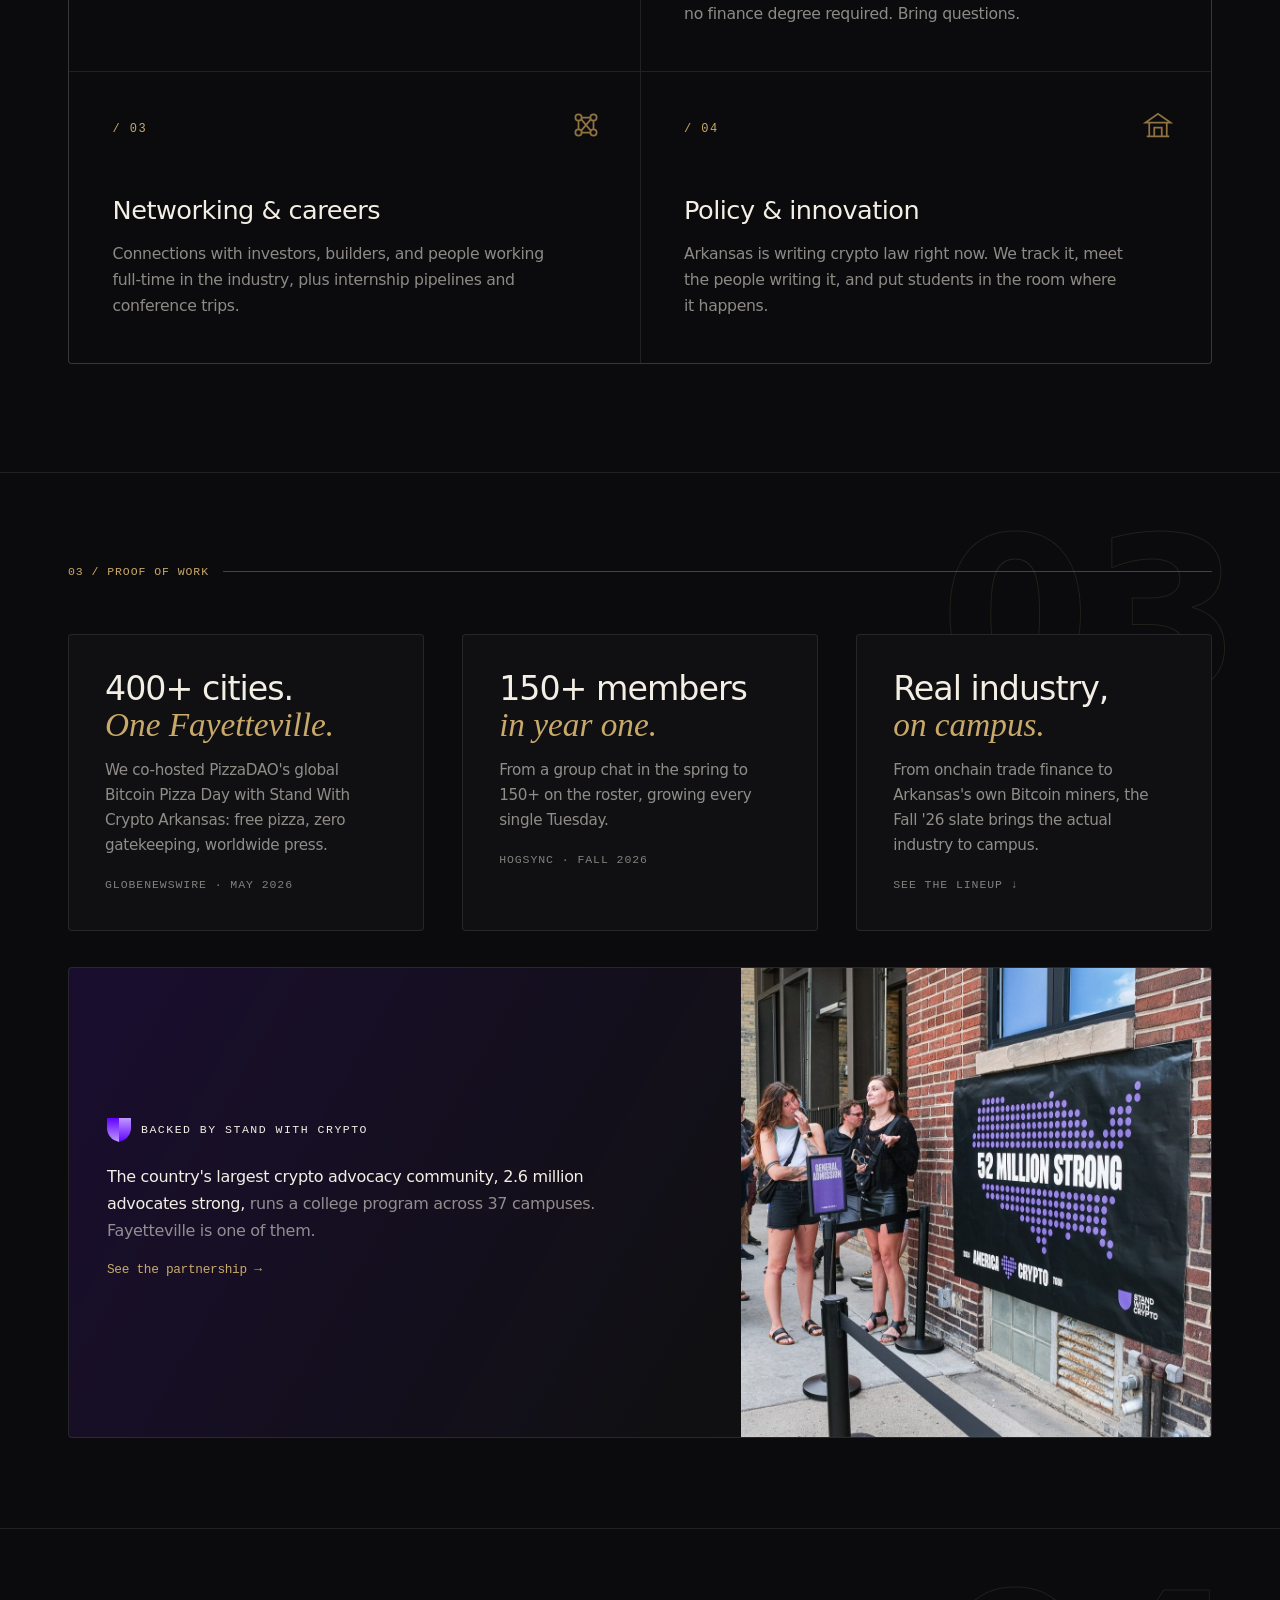
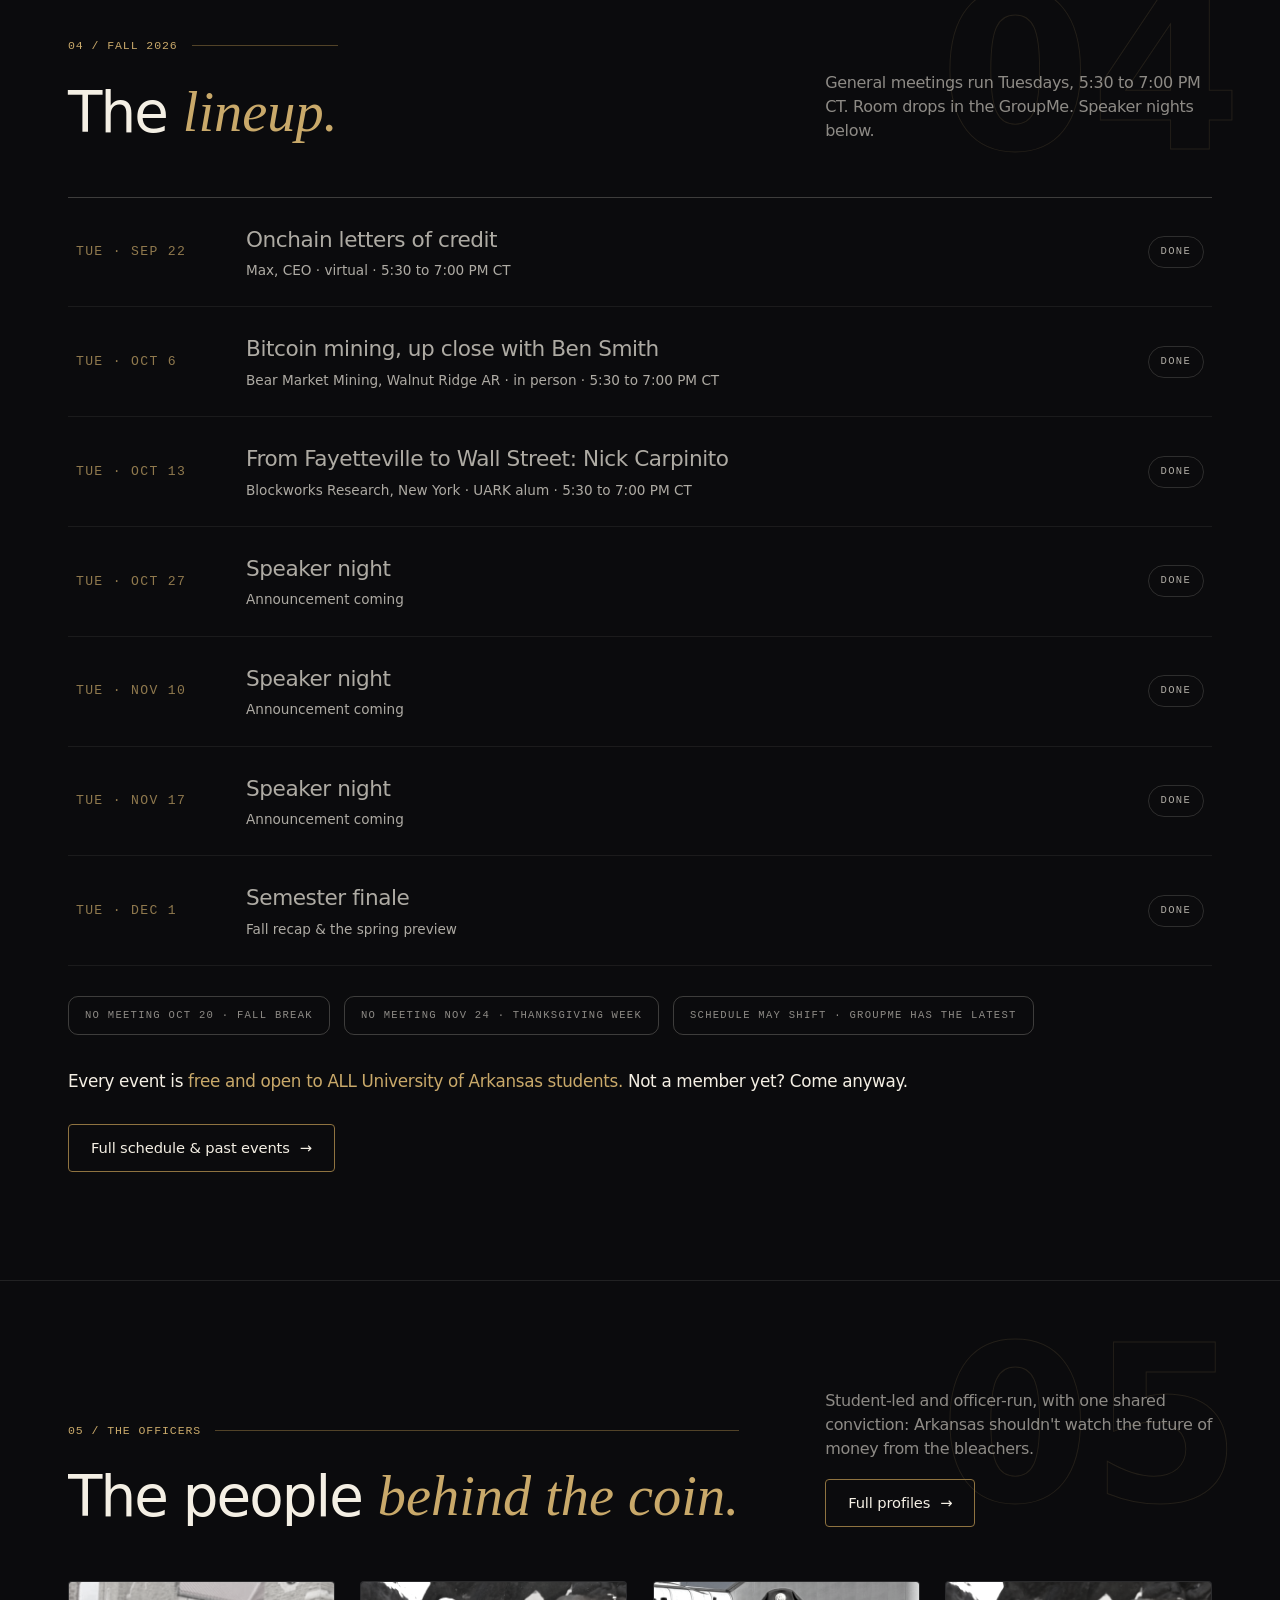
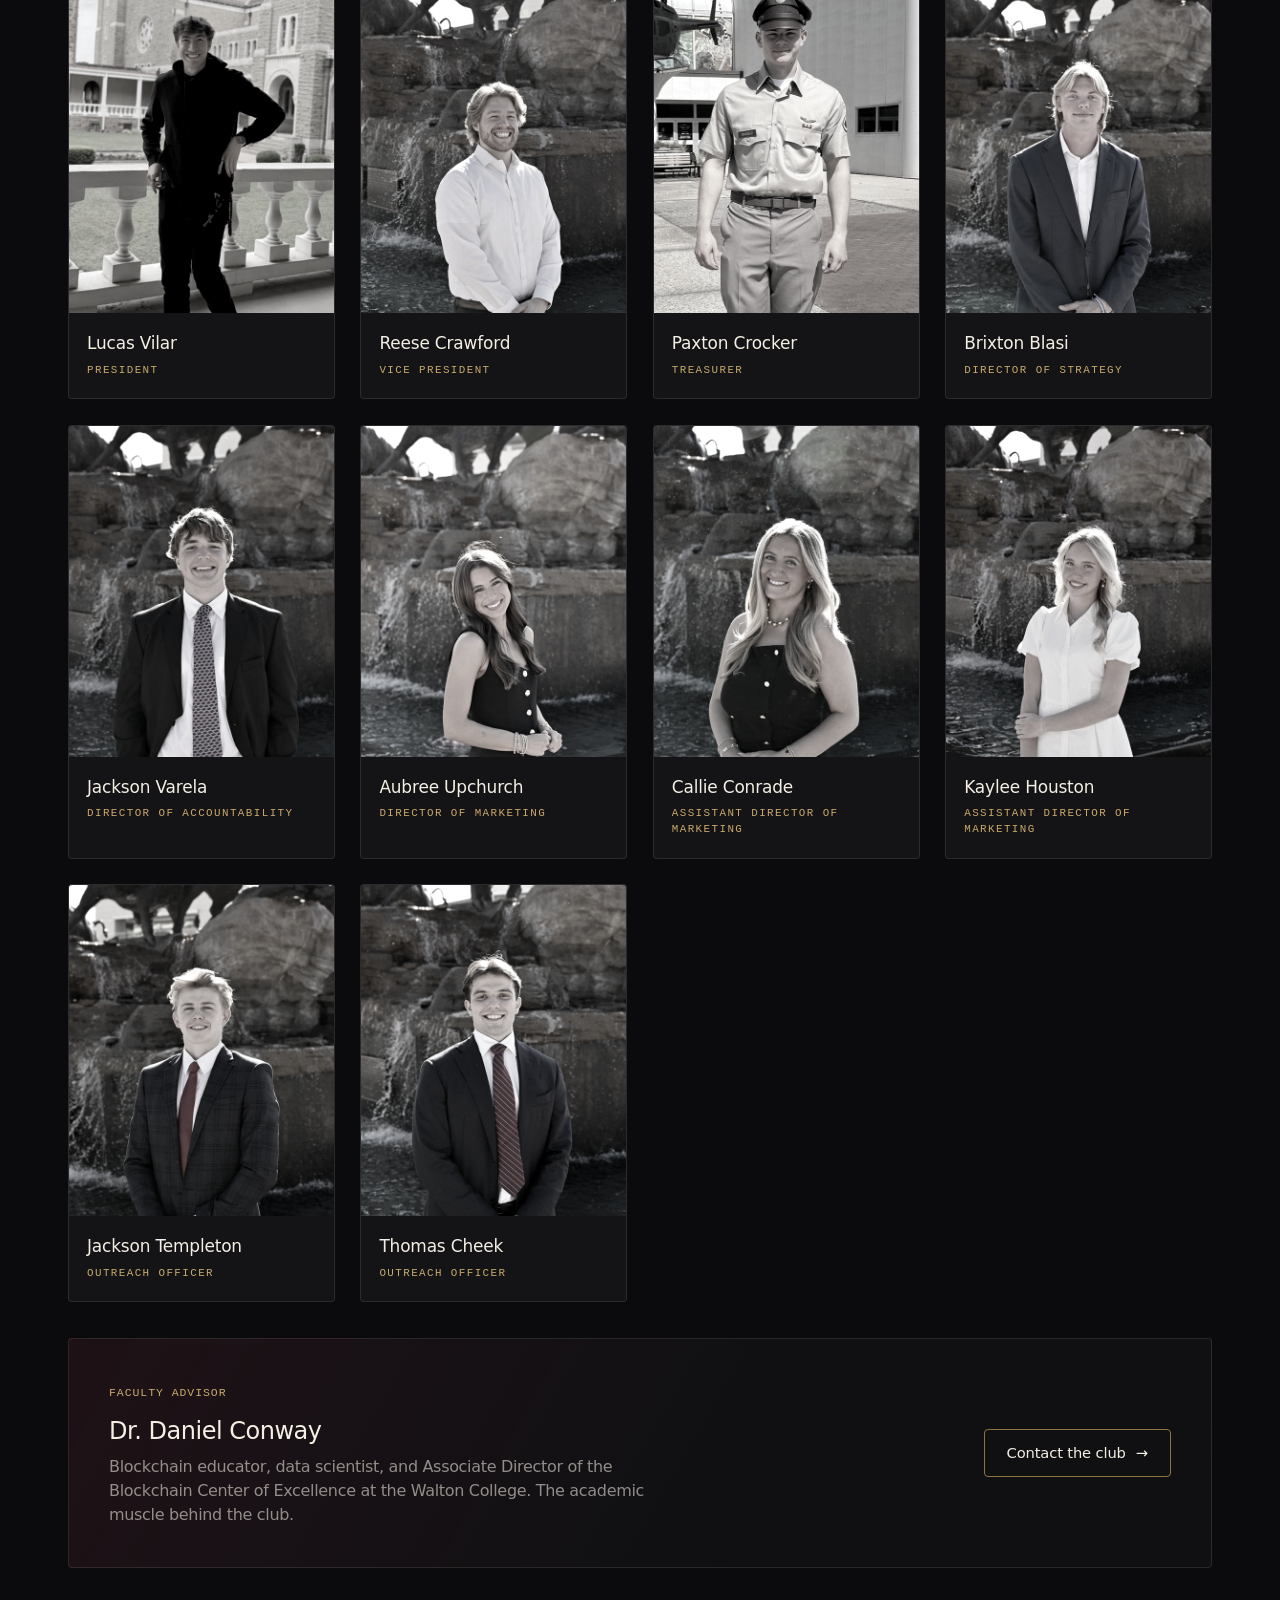
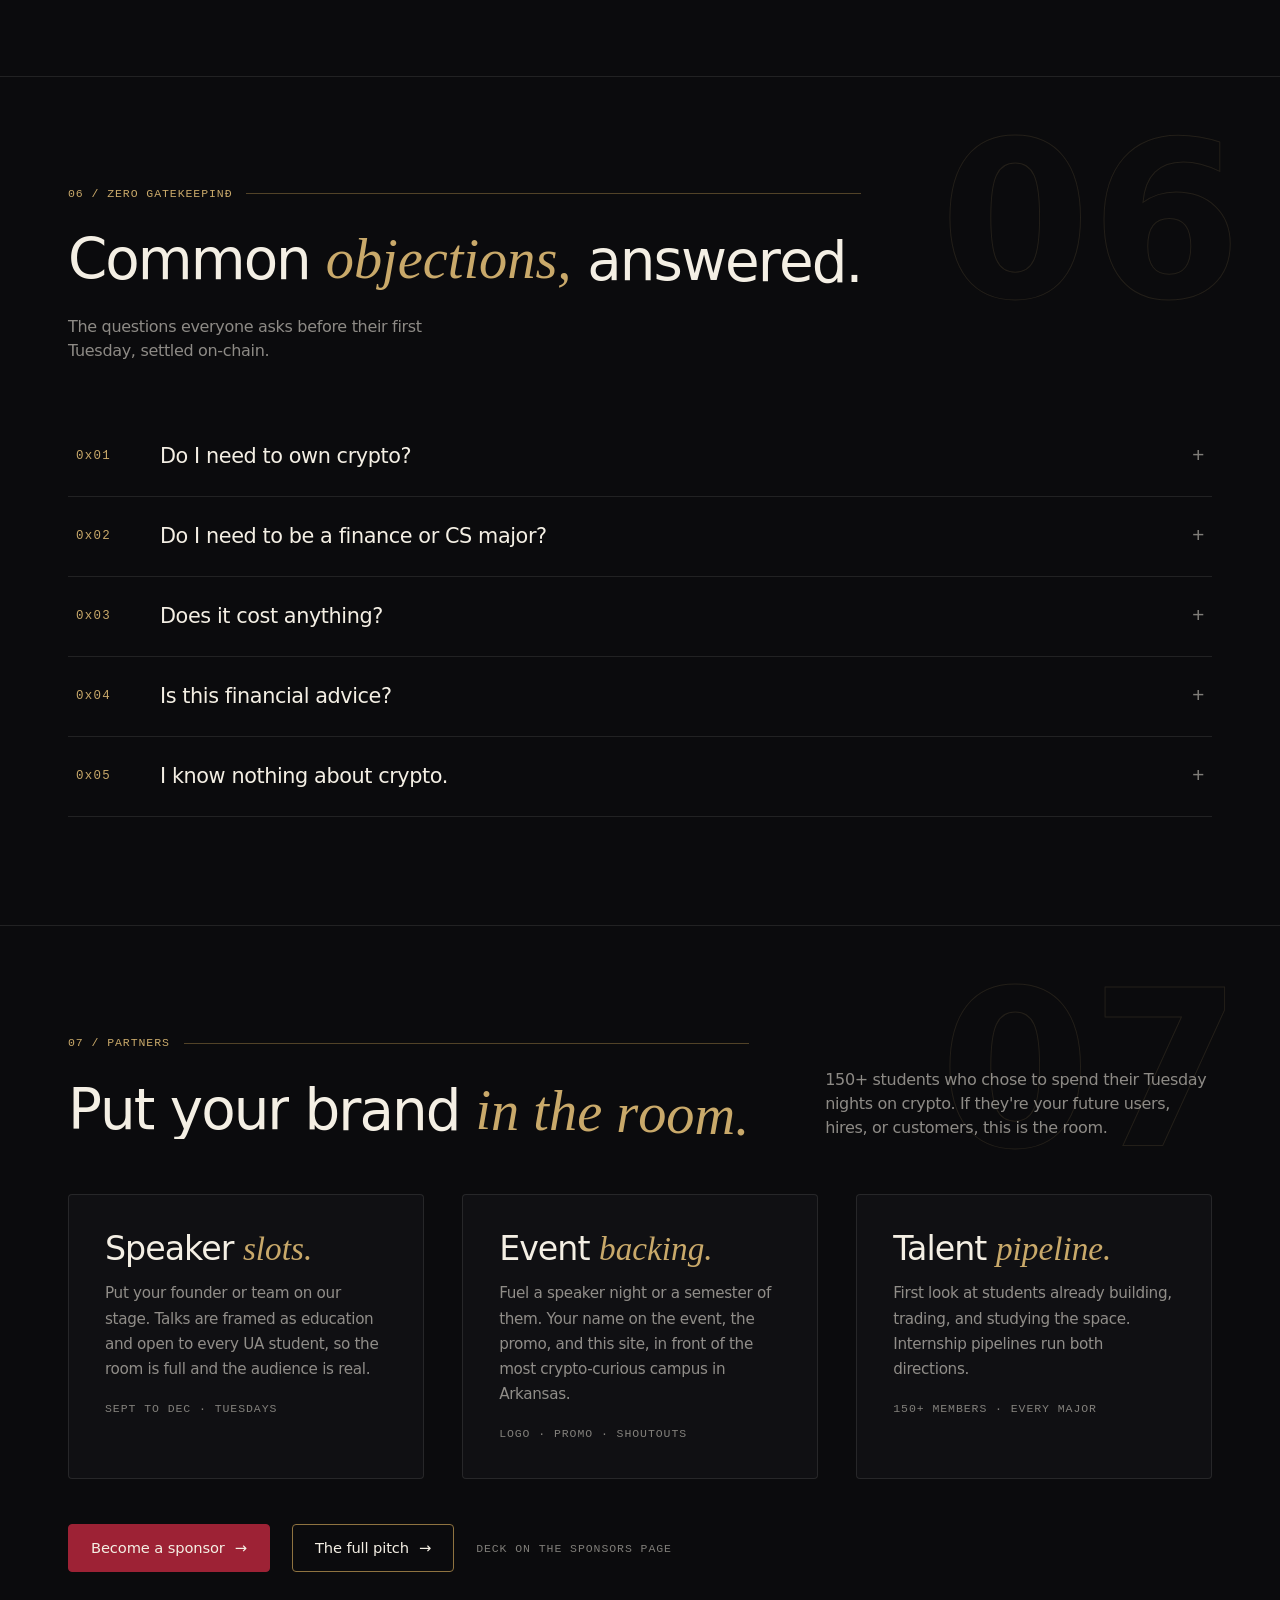
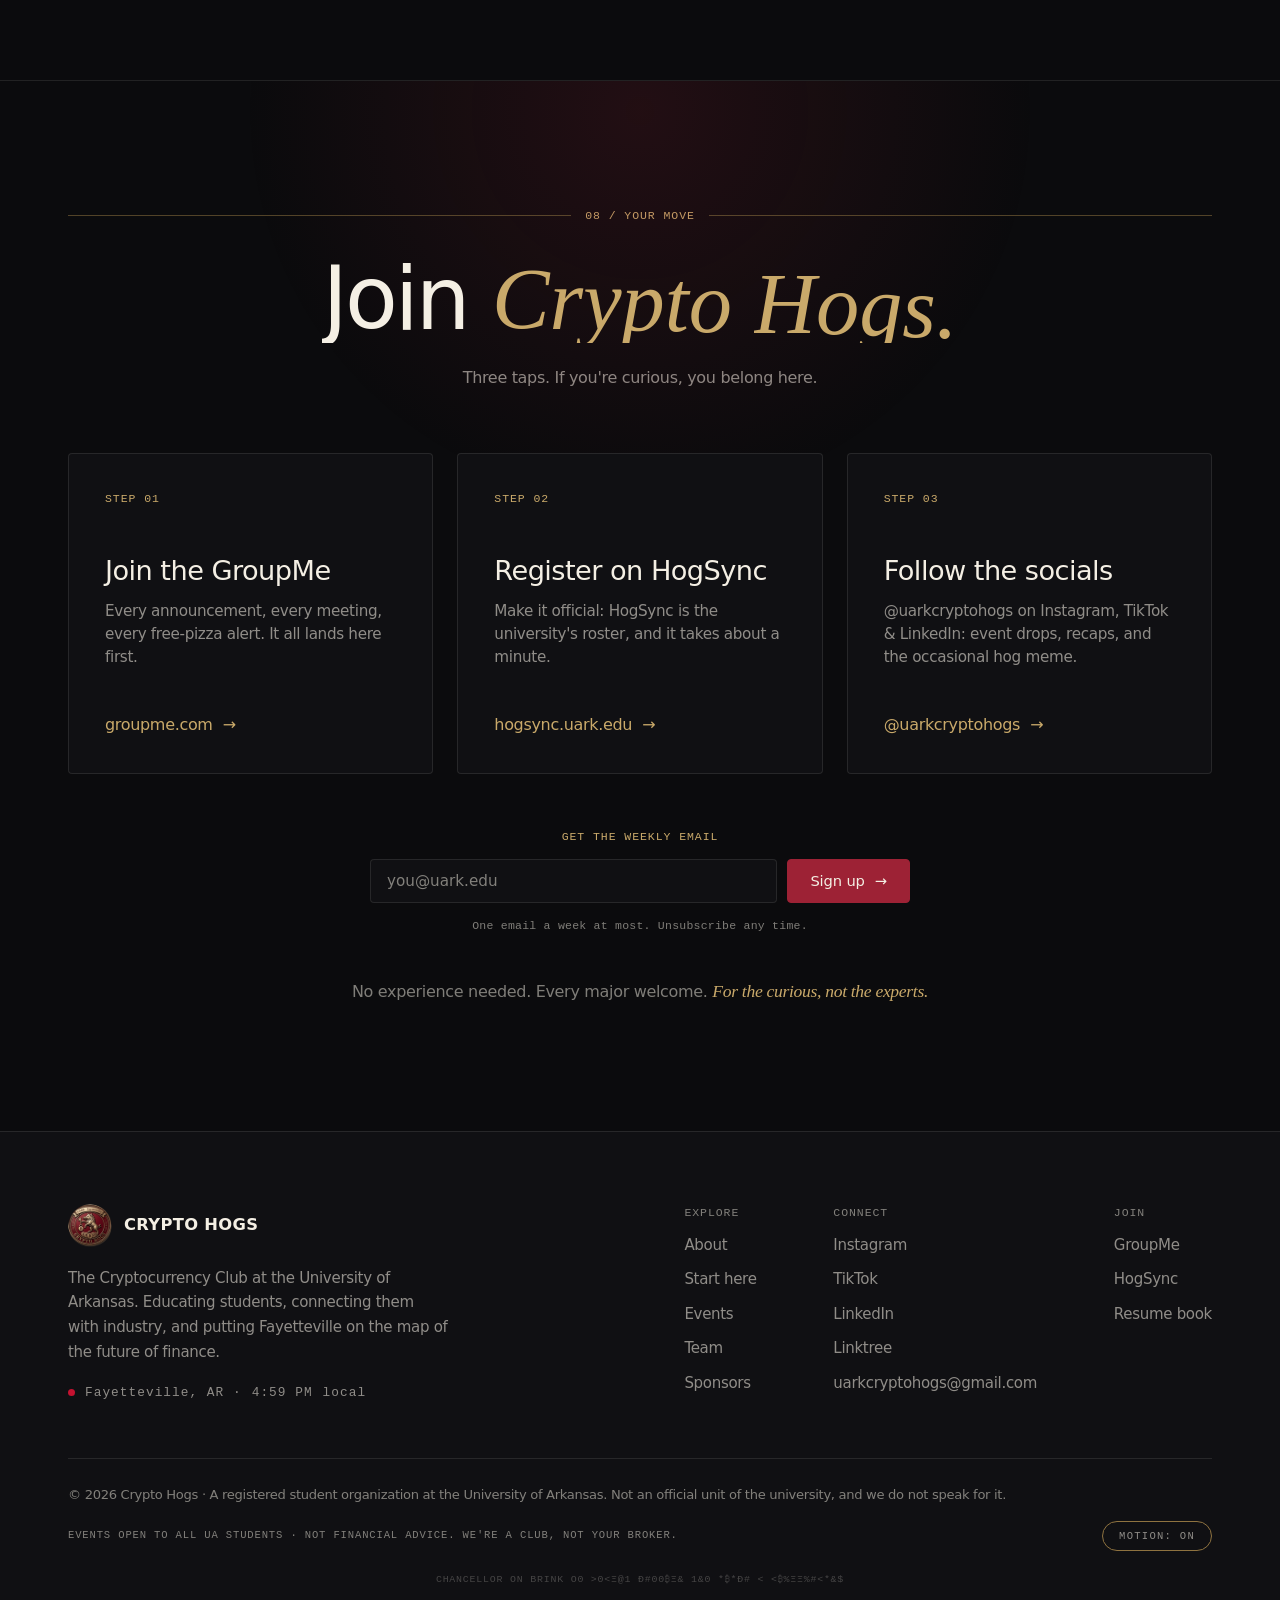
==== commit 0b35fde7: "Title the talks by subject, not by company ASG funding rules say no talk may be framed as a company " ====
--- a/index.html
+++ b/index.html
@@ -662,7 +662,7 @@
       </div>
       <p class="hero-note mono reveal reveal-d4"><b>150+</b> members · Tuesdays 5:30 to 7:00 PM CT</p>
       <!-- schedule:next:start -->
-      <p class="nextblock mono reveal reveal-d4" id="nextblock">Next block: <b>Sep 22</b> · speaker night with the CEO of ANVL Research Labs</p>
+      <p class="nextblock mono reveal reveal-d4" id="nextblock">Next block: <b>Sep 22</b> · speaker night on onchain letters of credit</p>
       <!-- schedule:next:end -->
     </div>
     <div class="coin-stage reveal reveal-d2">
@@ -786,7 +786,7 @@
       </div>
       <div class="proof-card reveal reveal-d2">
         <b>Real industry,<br><span class="serif">on campus.</span></b>
-        <p>From the CEO of ANVL Research Labs to Arkansas's own Bitcoin miners, the Fall '26 slate brings the actual industry to campus.</p>
+        <p>From onchain trade finance to Arkansas's own Bitcoin miners, the Fall '26 slate brings the actual industry to campus.</p>
         <span class="mono">See the lineup ↓</span>
       </div>
     </div>
@@ -818,7 +818,7 @@
     <div class="sched reveal" data-year="2026">
       <div class="row">
         <span class="date">TUE · SEP 22</span>
-        <span class="what">Onchain letters of credit, with the CEO of ANVL Research Labs<small>Max, CEO · virtual · 5:30 to 7:00 PM CT</small></span>
+        <span class="what">Onchain letters of credit<small>Max, CEO · virtual · 5:30 to 7:00 PM CT</small></span>
         <span class="chip hot">Confirmed</span>
       </div>
       <div class="row">
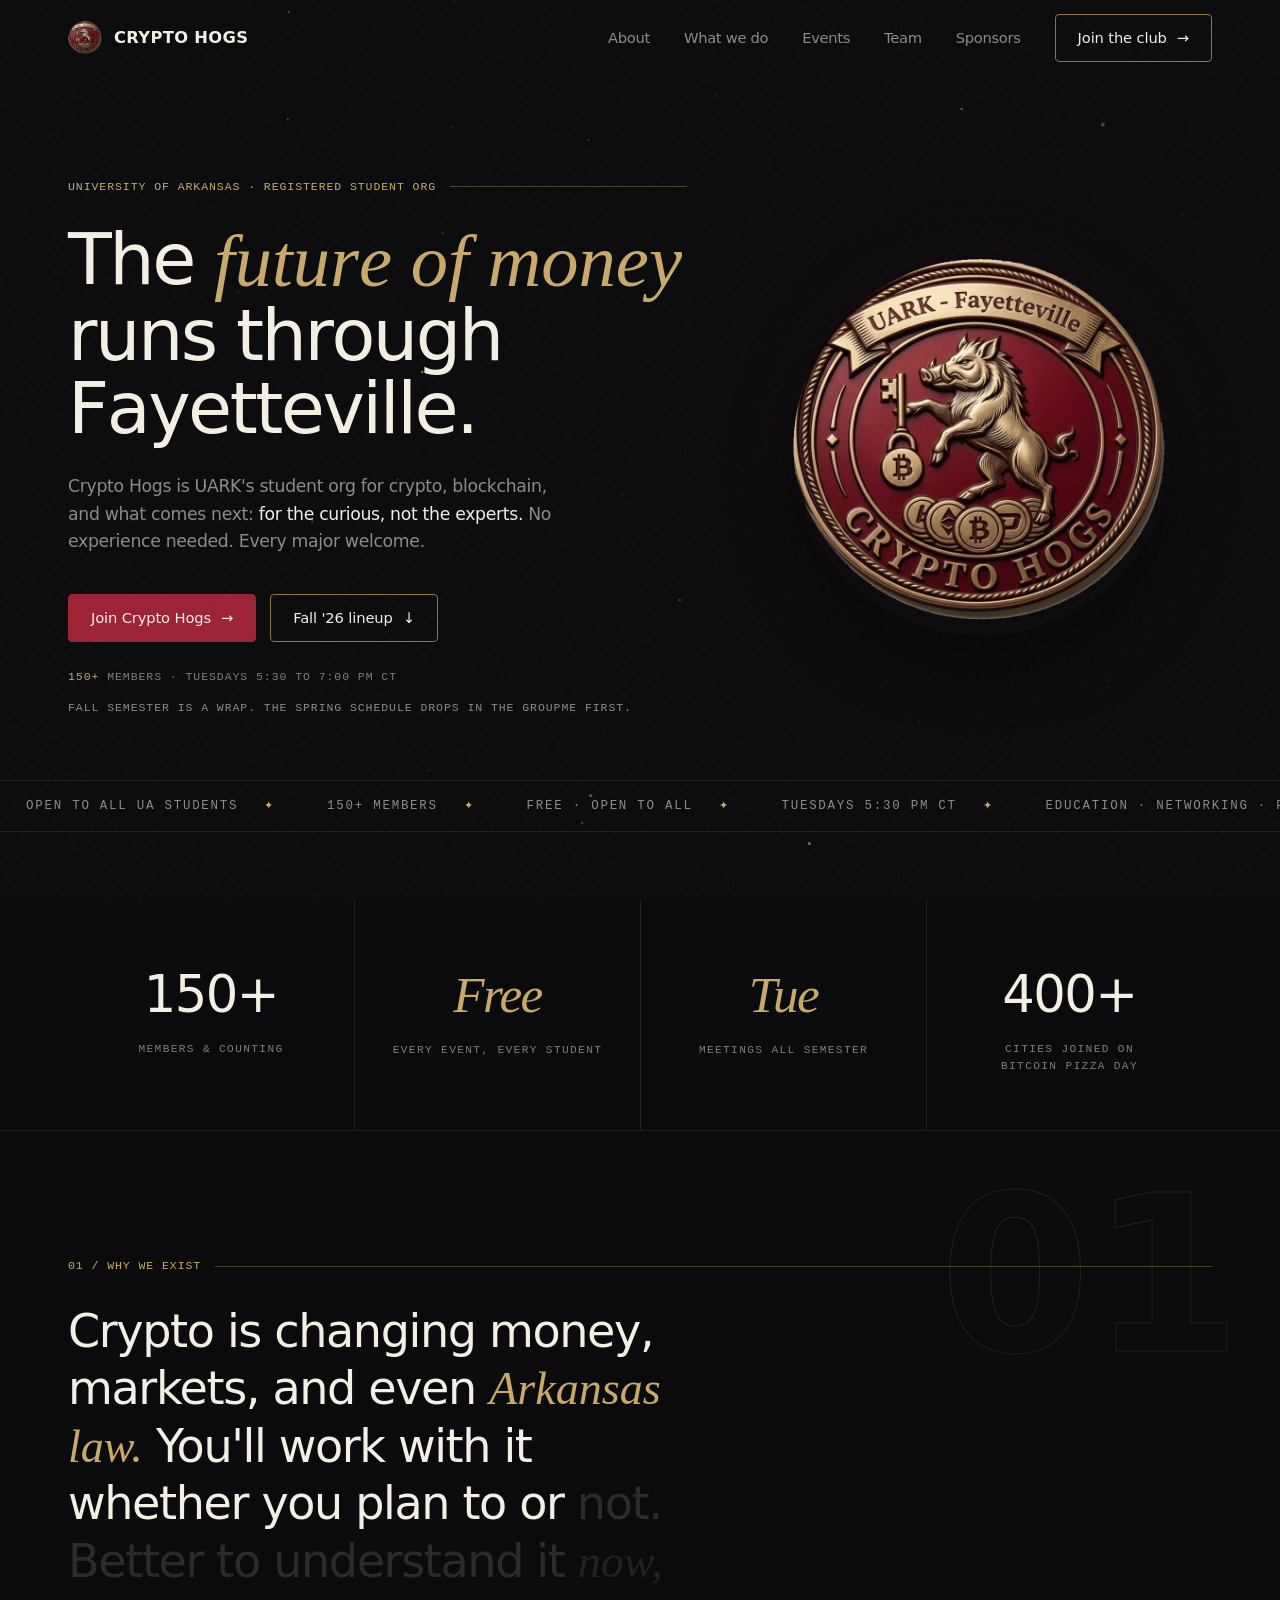
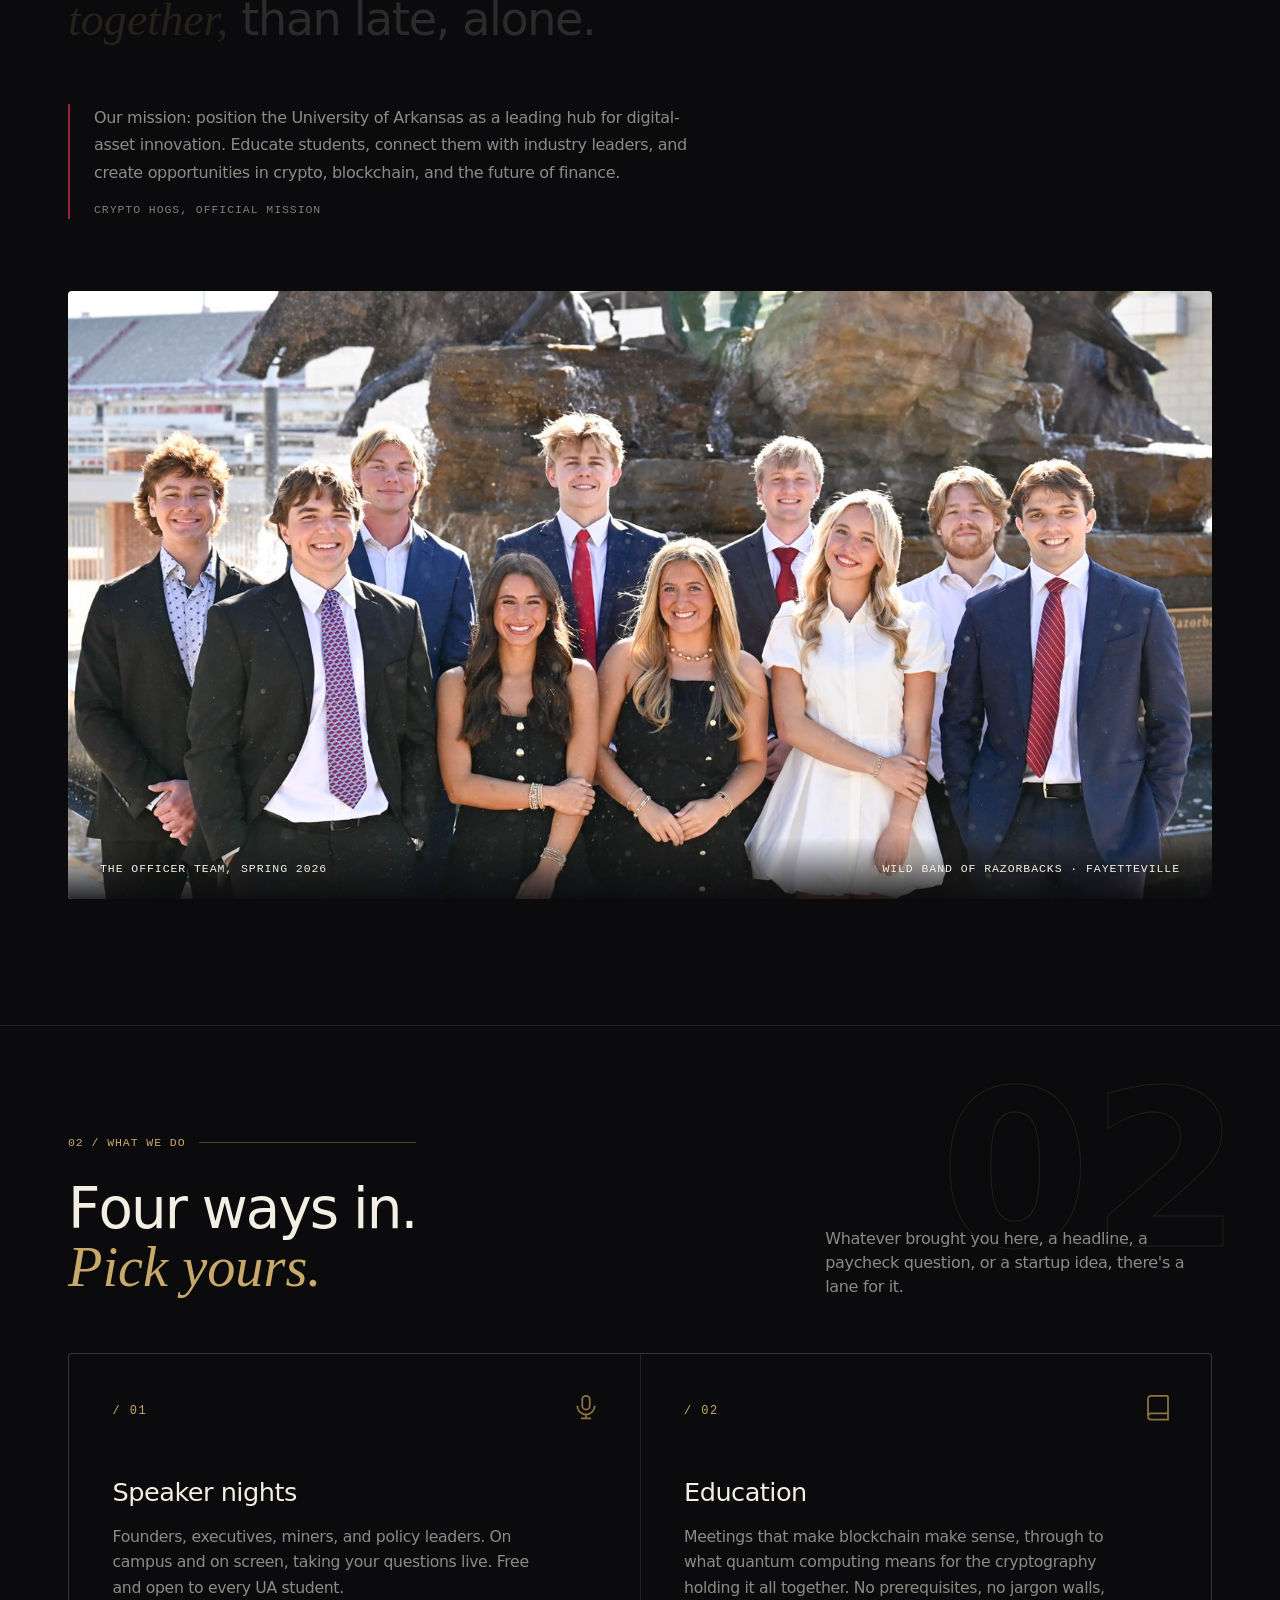
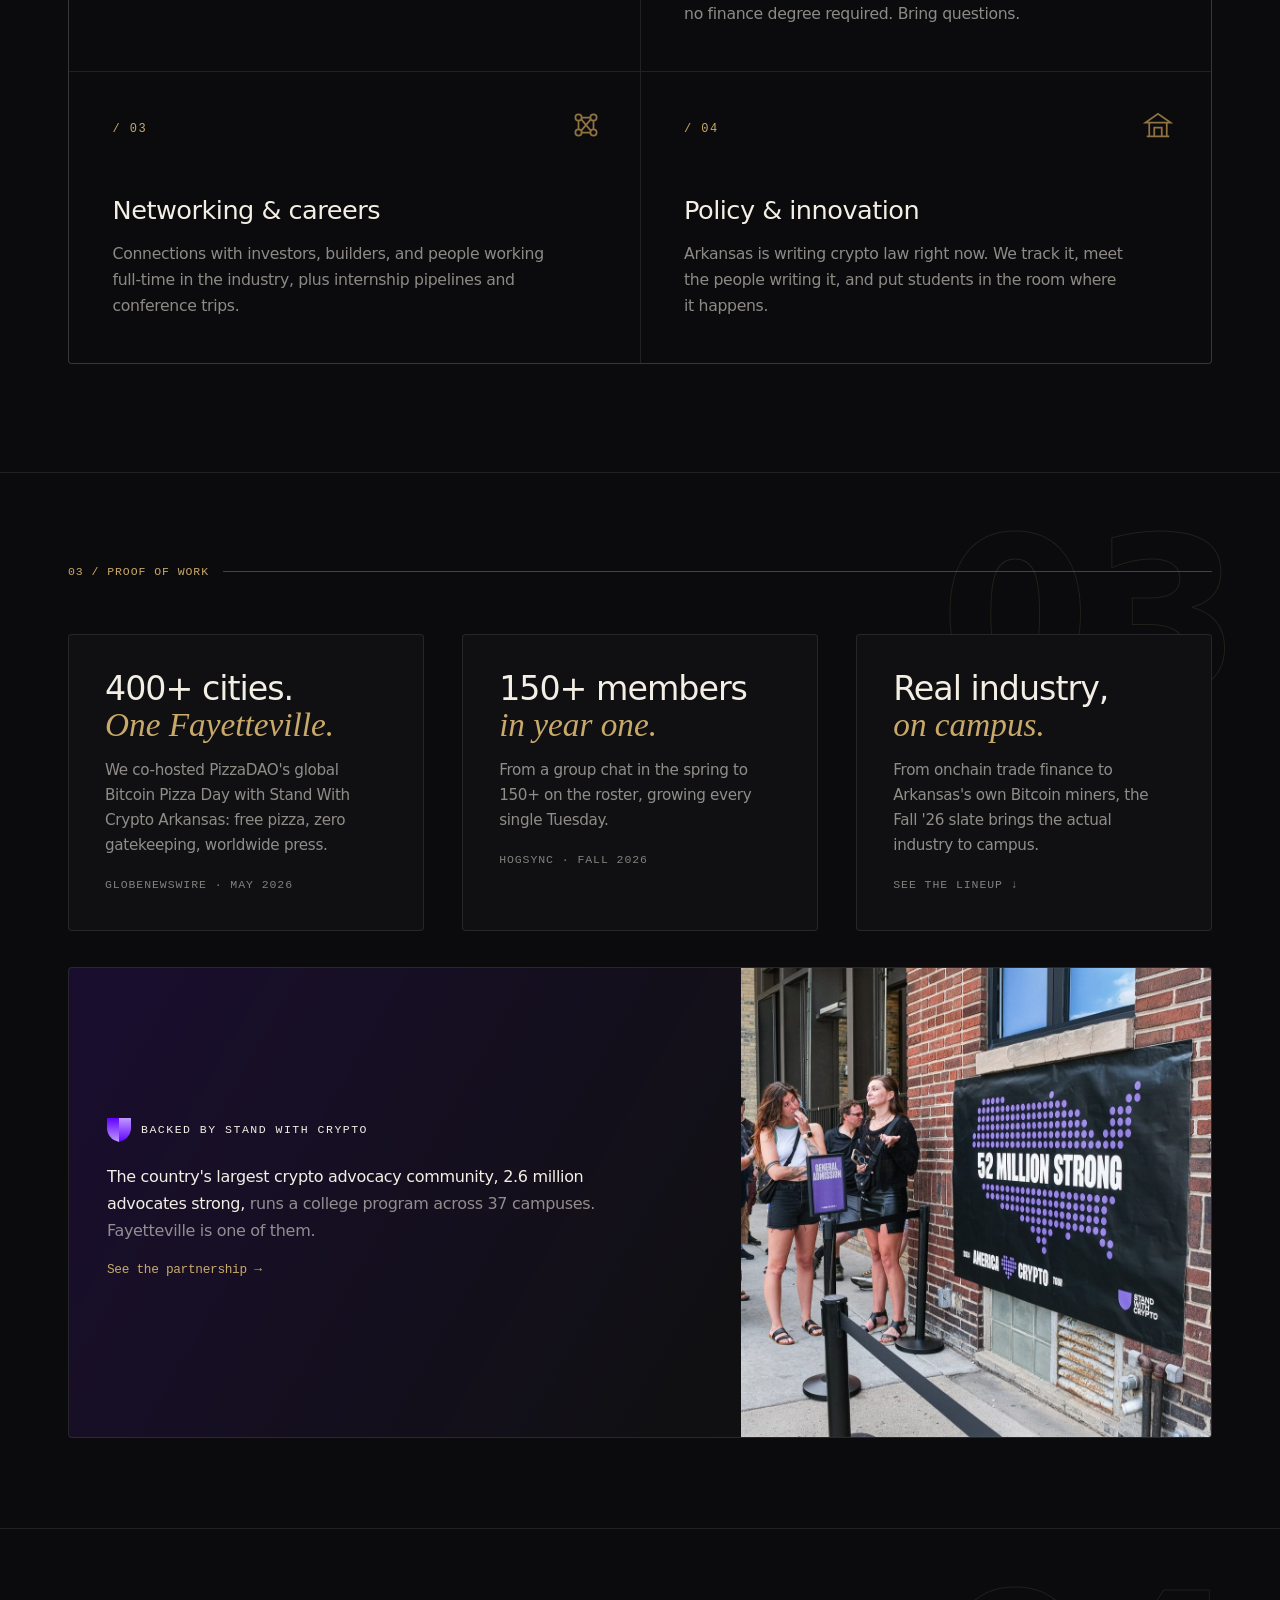
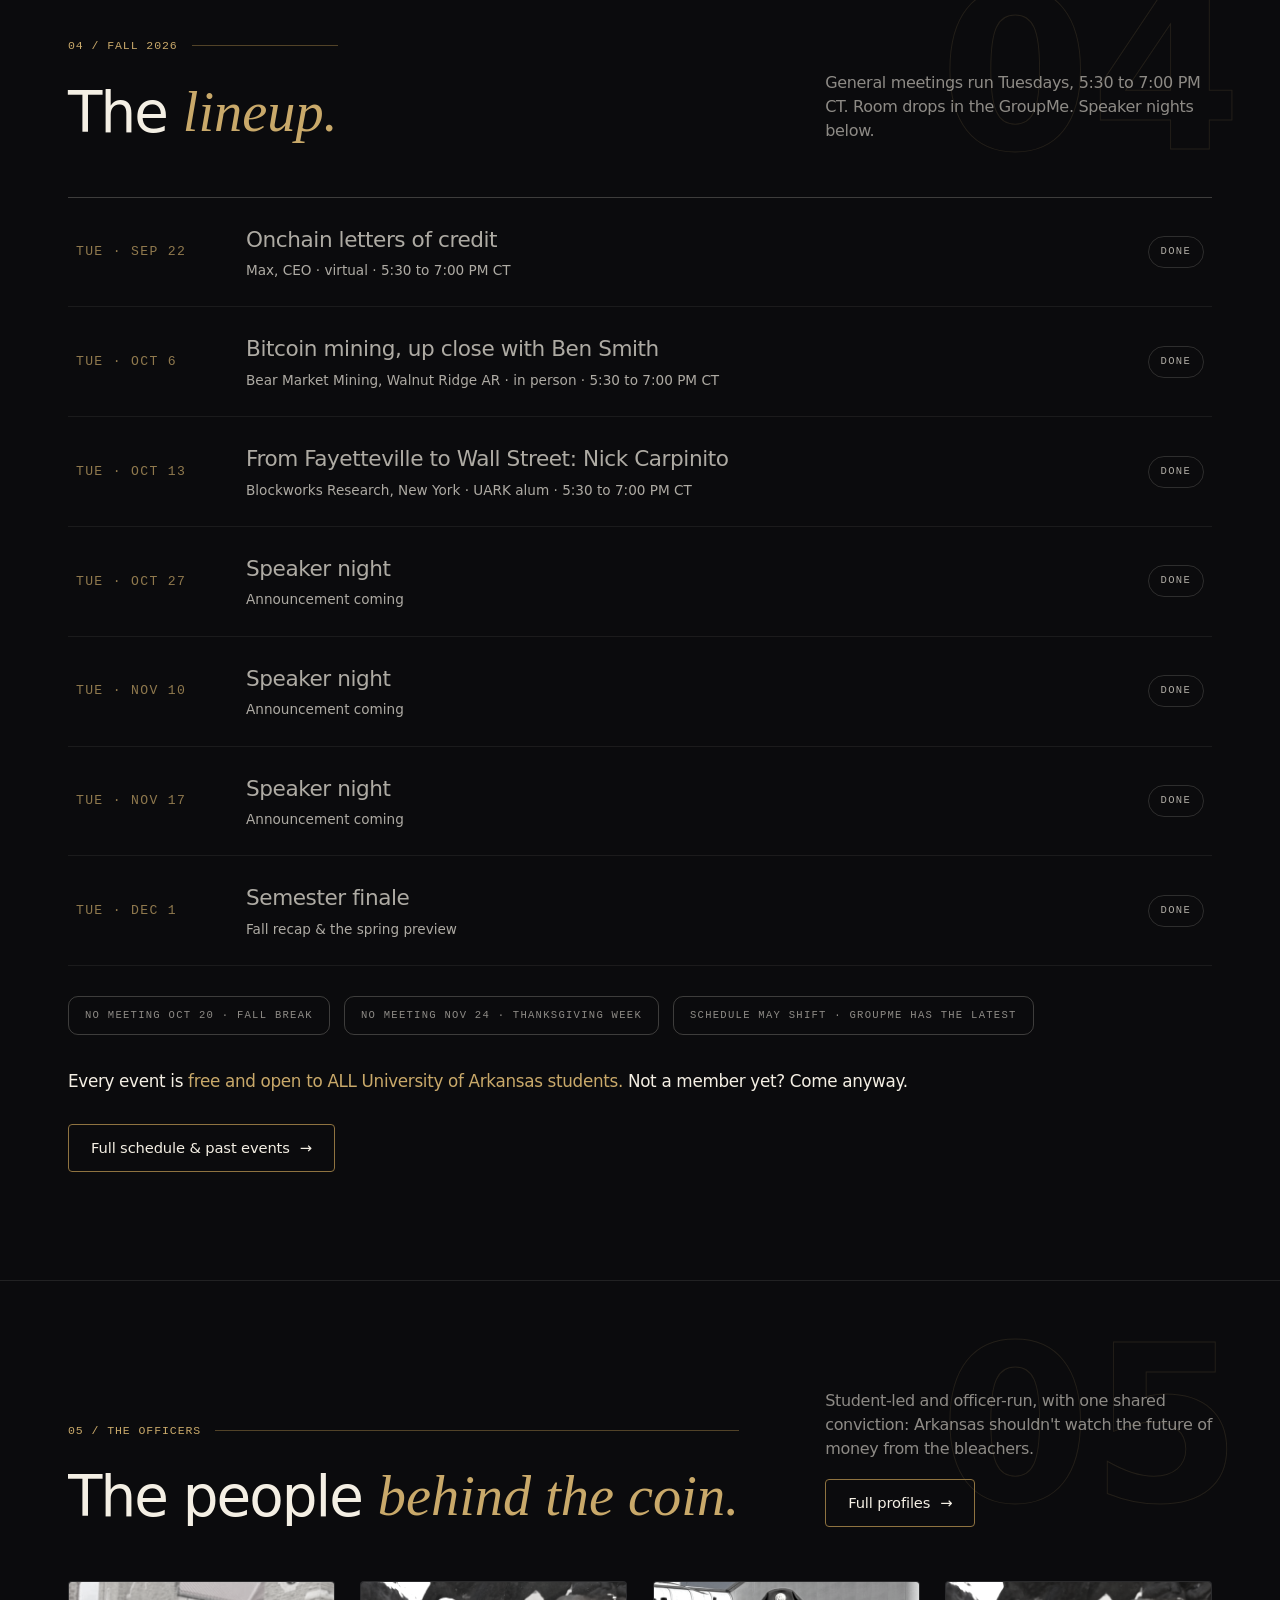
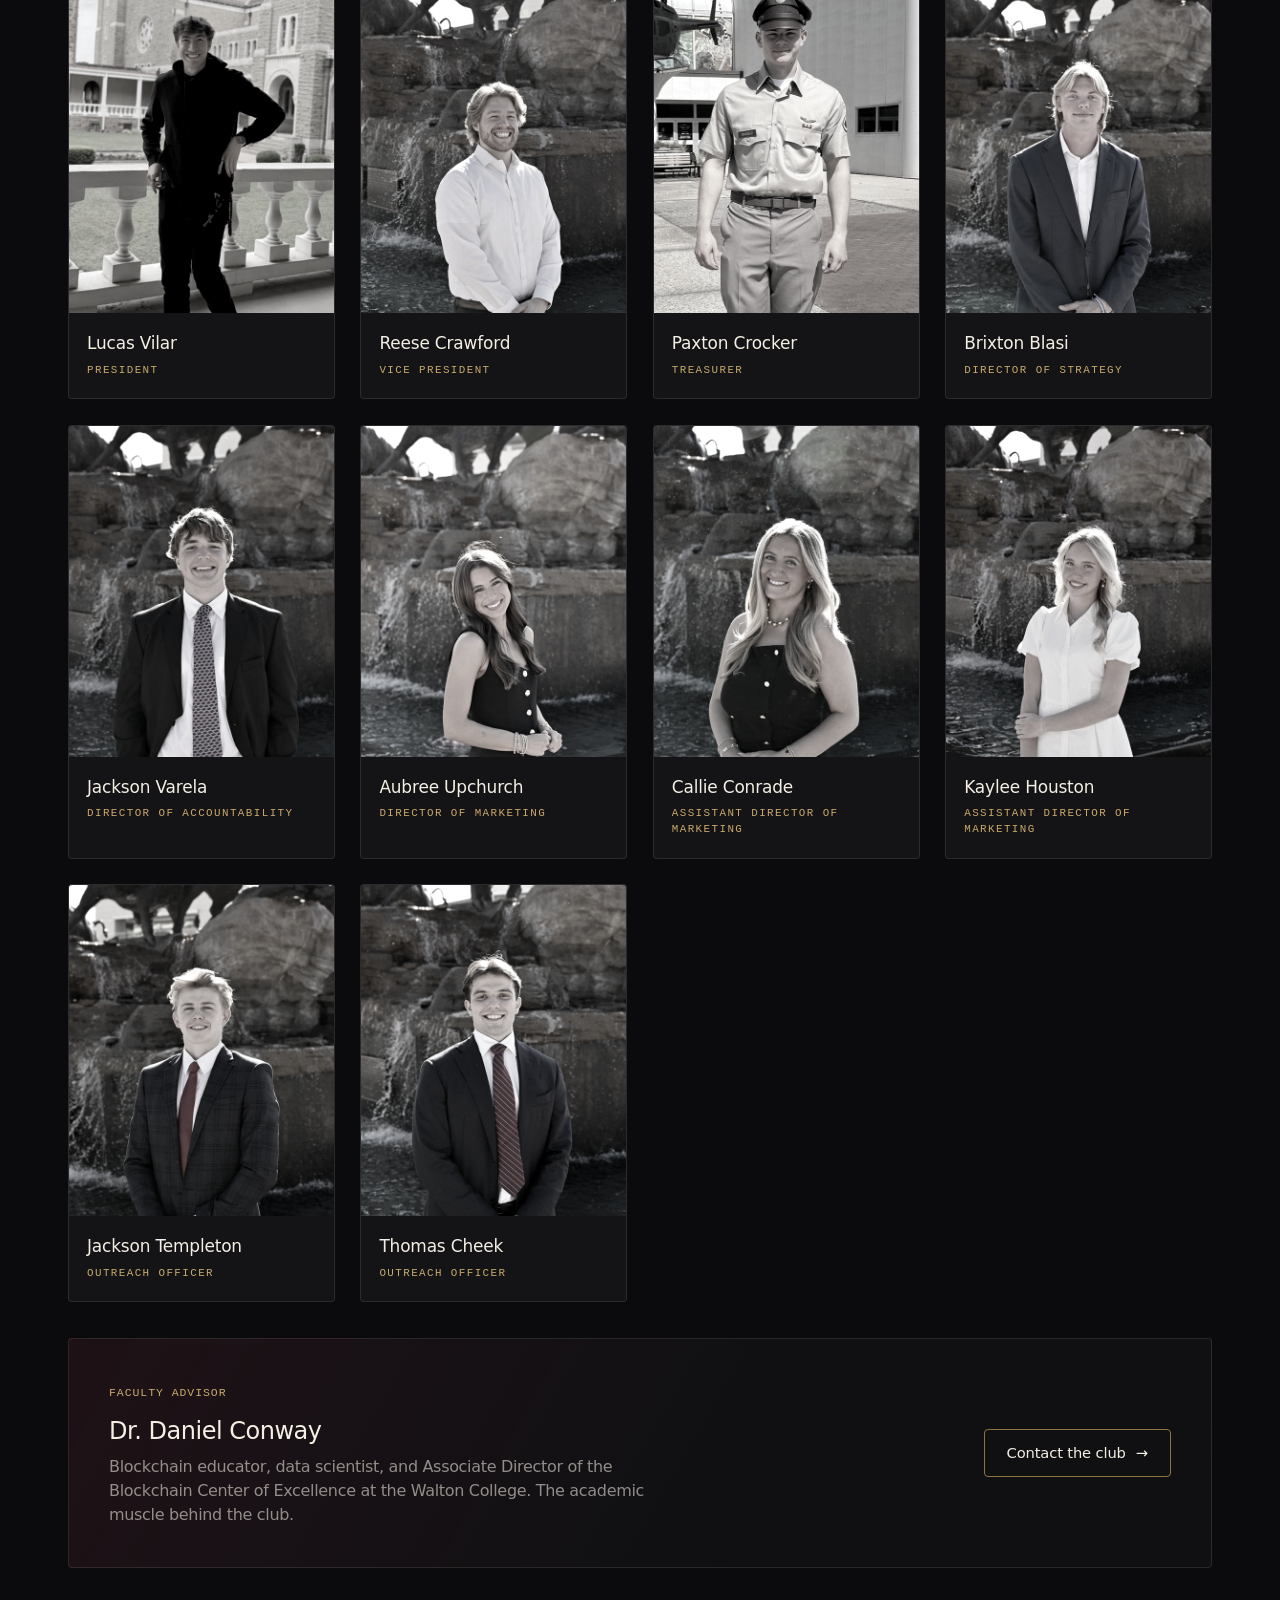
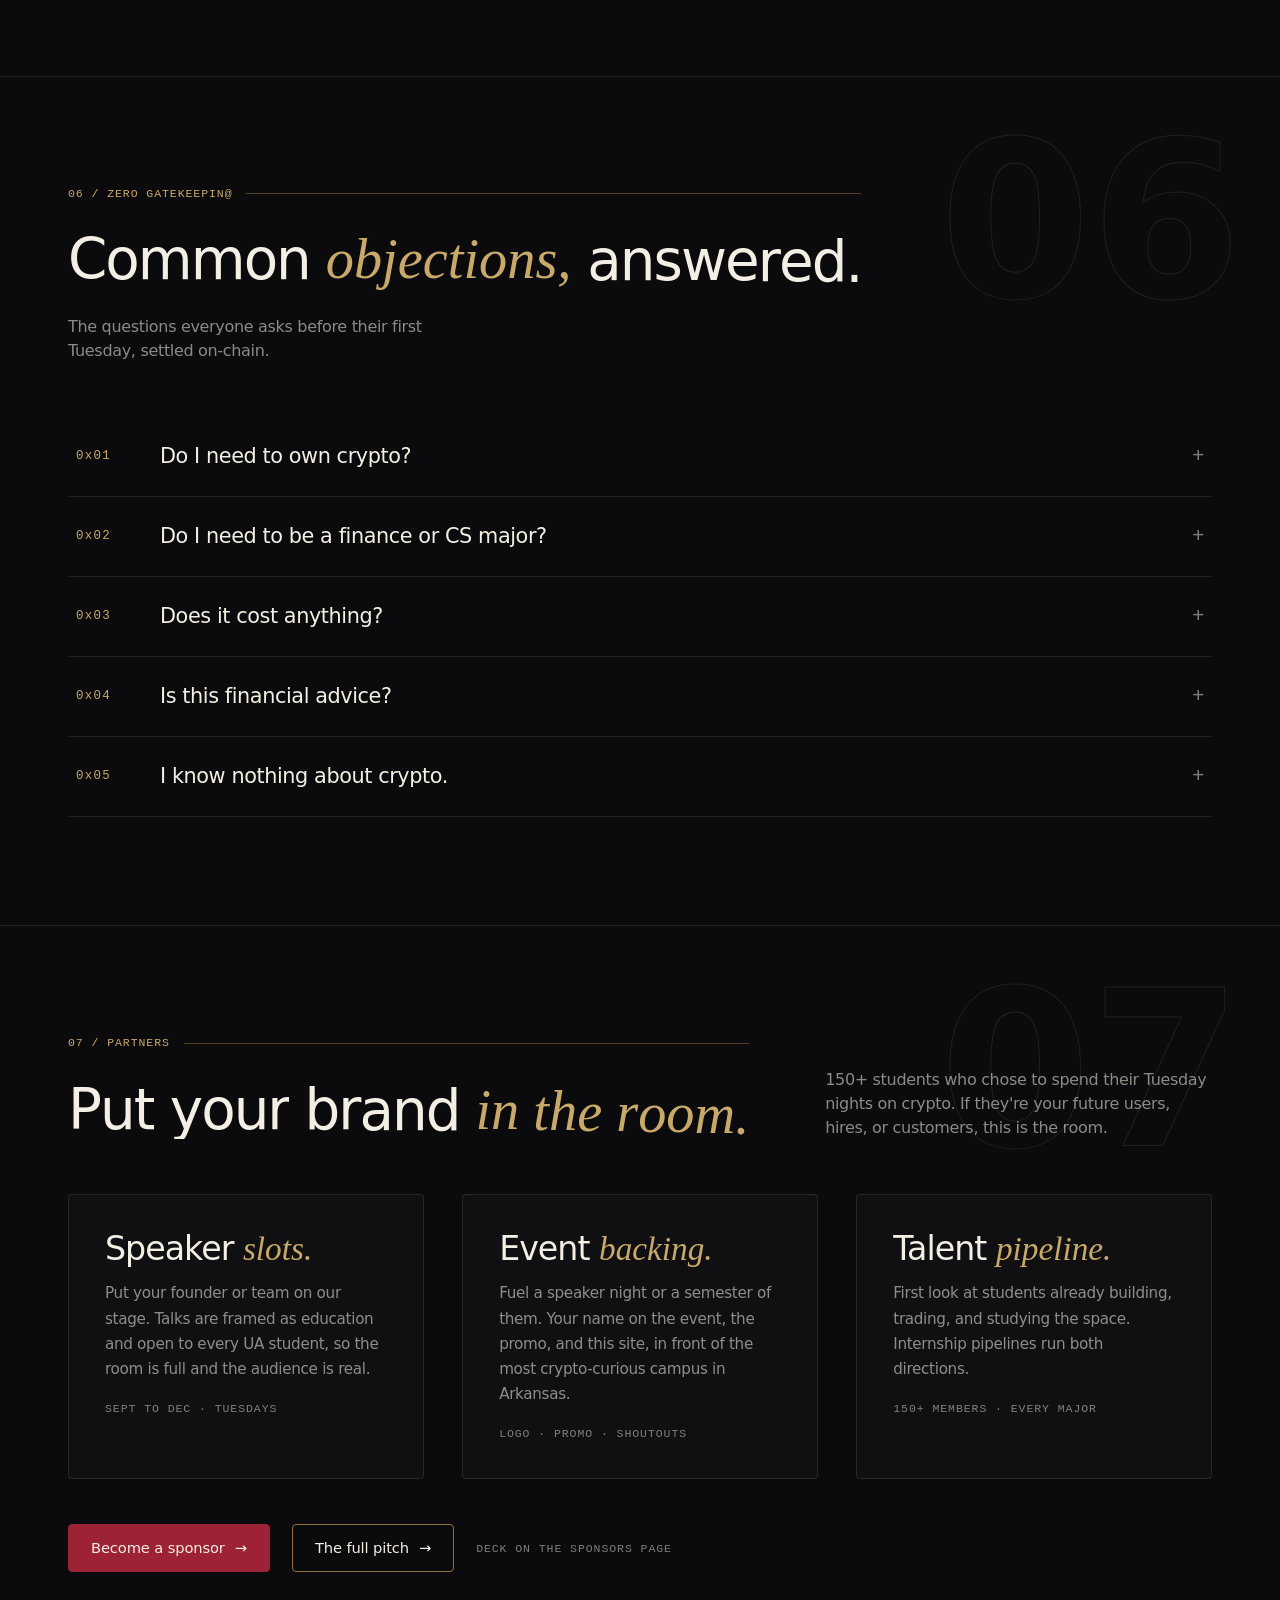
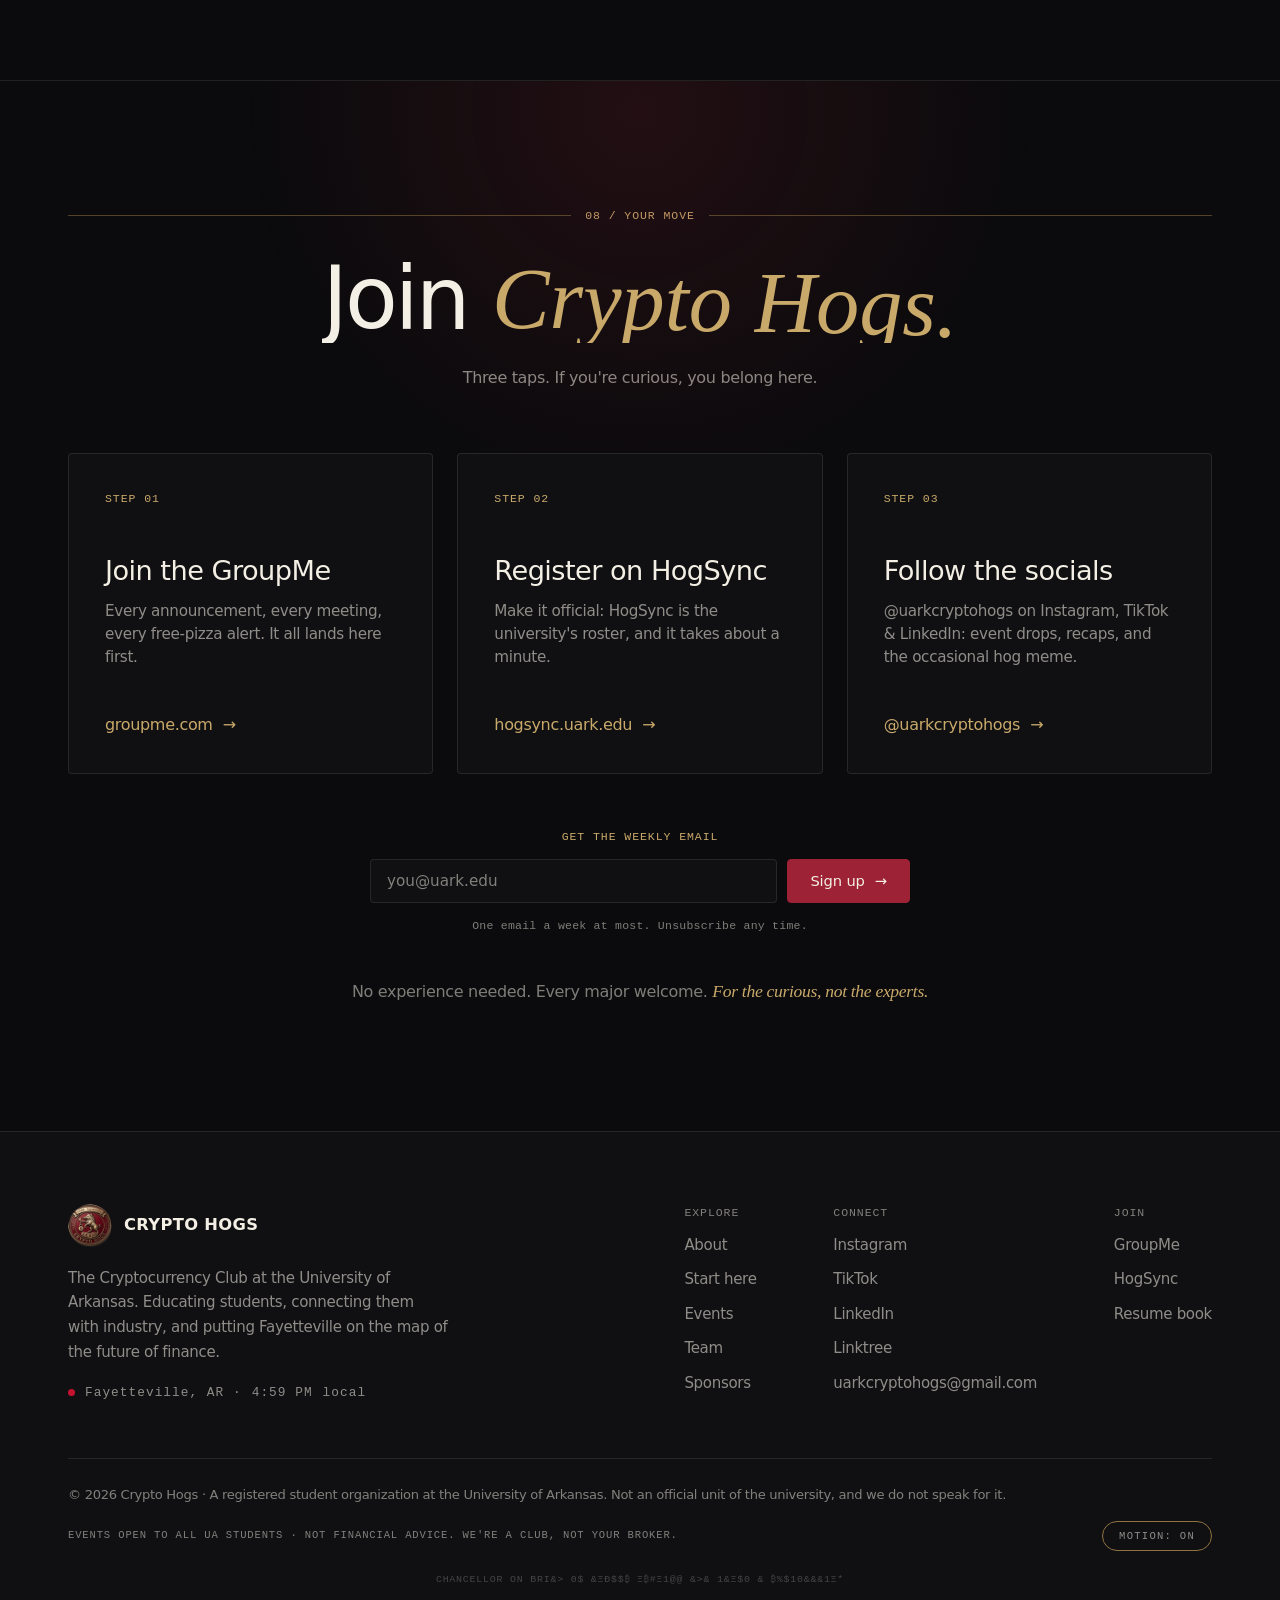
==== commit 629cefcd: "Stop the coin freezing the page a few seconds after it loads The homepage locked up three times betw" ====
--- a/index.html
+++ b/index.html
@@ -1952,6 +1952,11 @@
     const DPR = Math.min(devicePixelRatio, 1.5);
     const renderer = new THREE.WebGLRenderer({alpha: true, antialias: DPR < 1.5, powerPreference: 'high-performance'});
     renderer.setPixelRatio(DPR);
+    /* three.js asks the driver for the shader link status and every uniform location
+       the first time a program draws, and each of those questions blocks the main
+       thread until the GPU process answers. The coin uses stock materials with no
+       custom shader, so the error check buys nothing and costs a round trip. */
+    renderer.debug.checkShaderErrors = false;
 
     const scene = new THREE.Scene();
     const camera = new THREE.PerspectiveCamera(28, 1, .1, 20);
@@ -1986,18 +1991,33 @@
     const geo = new THREE.CylinderGeometry(1, 1, .085, 96);
     geo.rotateX(Math.PI / 2);
     const coin = new THREE.Mesh(geo, [edgeMat, headsMat, tailsMat]);
-    const attachDetail = (mat, base) => {
-      [['normal', 'normalMap'], ['rough', 'roughnessMap'], ['metal', 'metalnessMap'], ['ao', 'aoMap']].forEach(([k, prop]) => {
-        loader.load('assets/coin-tex/' + base + '-' + k + '.webp', t => {
-          prep(t, false);
-          if (prop === 'aoMap') t.channel = 0;
-          mat[prop] = t;
-          mat.needsUpdate = true;
-        });
+    /* Every mat.needsUpdate on a standard material makes three.js build another
+       shader program, and a program is compiled and linked the first time it draws.
+       Attaching the four detail maps one at a time asked for a new program on each
+       arrival, so the coin paid for about ten compiles and each one landed as a
+       fresh stall two to four seconds after the page already looked finished. The
+       four maps now download in parallel and go on in a single assignment, which is
+       three programs for the whole coin, and the two faces hand over in separate
+       idle slots so their compiles never share a frame. */
+    const DETAIL = [['normal', 'normalMap'], ['rough', 'roughnessMap'], ['metal', 'metalnessMap'], ['ao', 'aoMap']];
+    const idleSlot = () => new Promise(r => ('requestIdleCallback' in window) ? requestIdleCallback(() => r(), {timeout: 1200}) : setTimeout(r, 200));
+    const loadDetail = base => Promise.all(DETAIL.map(([k, prop]) => new Promise(res => {
+      loader.load('assets/coin-tex/' + base + '-' + k + '.webp', t => res([prop, t]), undefined, () => res(null));
+    })));
+    const applyDetail = (mat, loaded) => {
+      loaded.forEach(pair => {
+        if (!pair) return;
+        const [prop, t] = pair;
+        prep(t, false);
+        if (prop === 'aoMap') t.channel = 0;
+        mat[prop] = t;
       });
+      mat.needsUpdate = true;
     };
-    attachDetail(headsMat, 'heads');
-    attachDetail(tailsMat, 'tails');
+    Promise.all([loadDetail('heads'), loadDetail('tails')]).then(async ([h, t]) => {
+      await idleSlot(); applyDetail(headsMat, h);
+      await idleSlot(); applyDetail(tailsMat, t);
+    });
     const group = new THREE.Group();
     group.add(coin);
     scene.add(group);
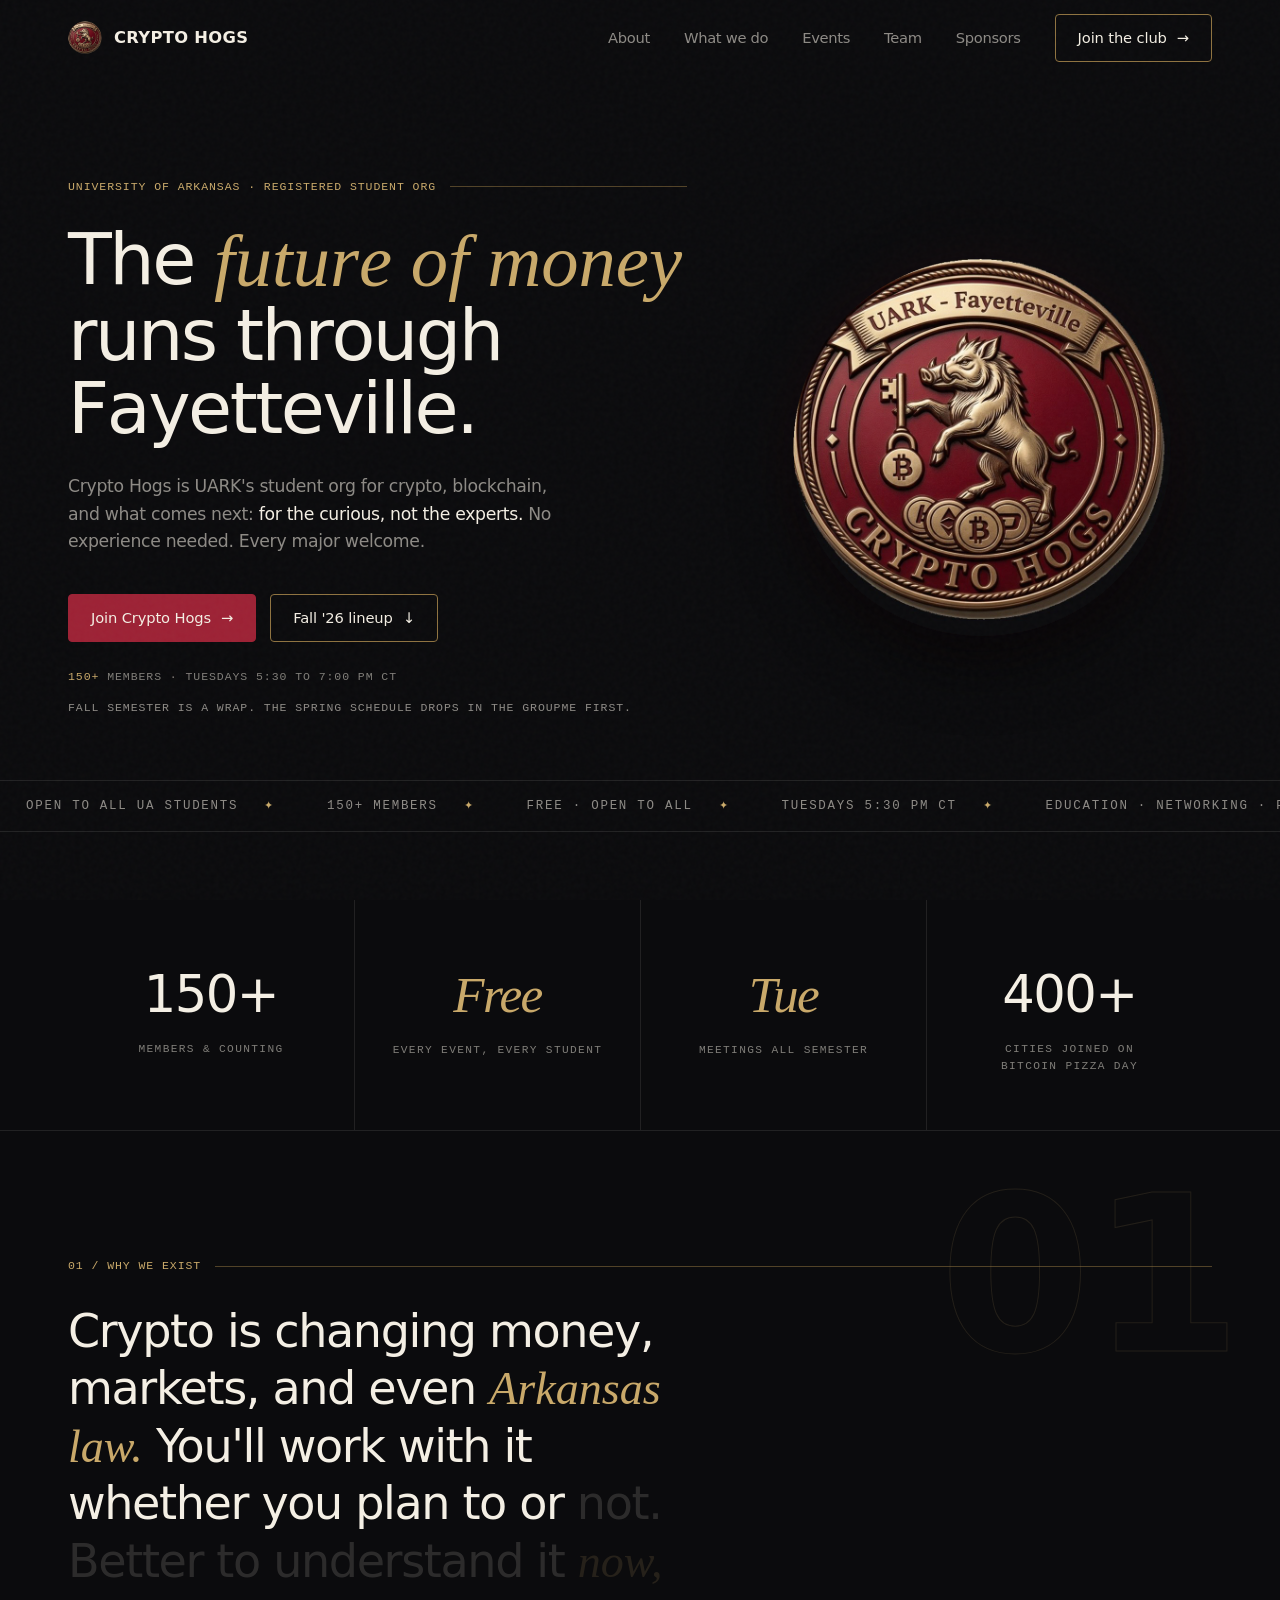
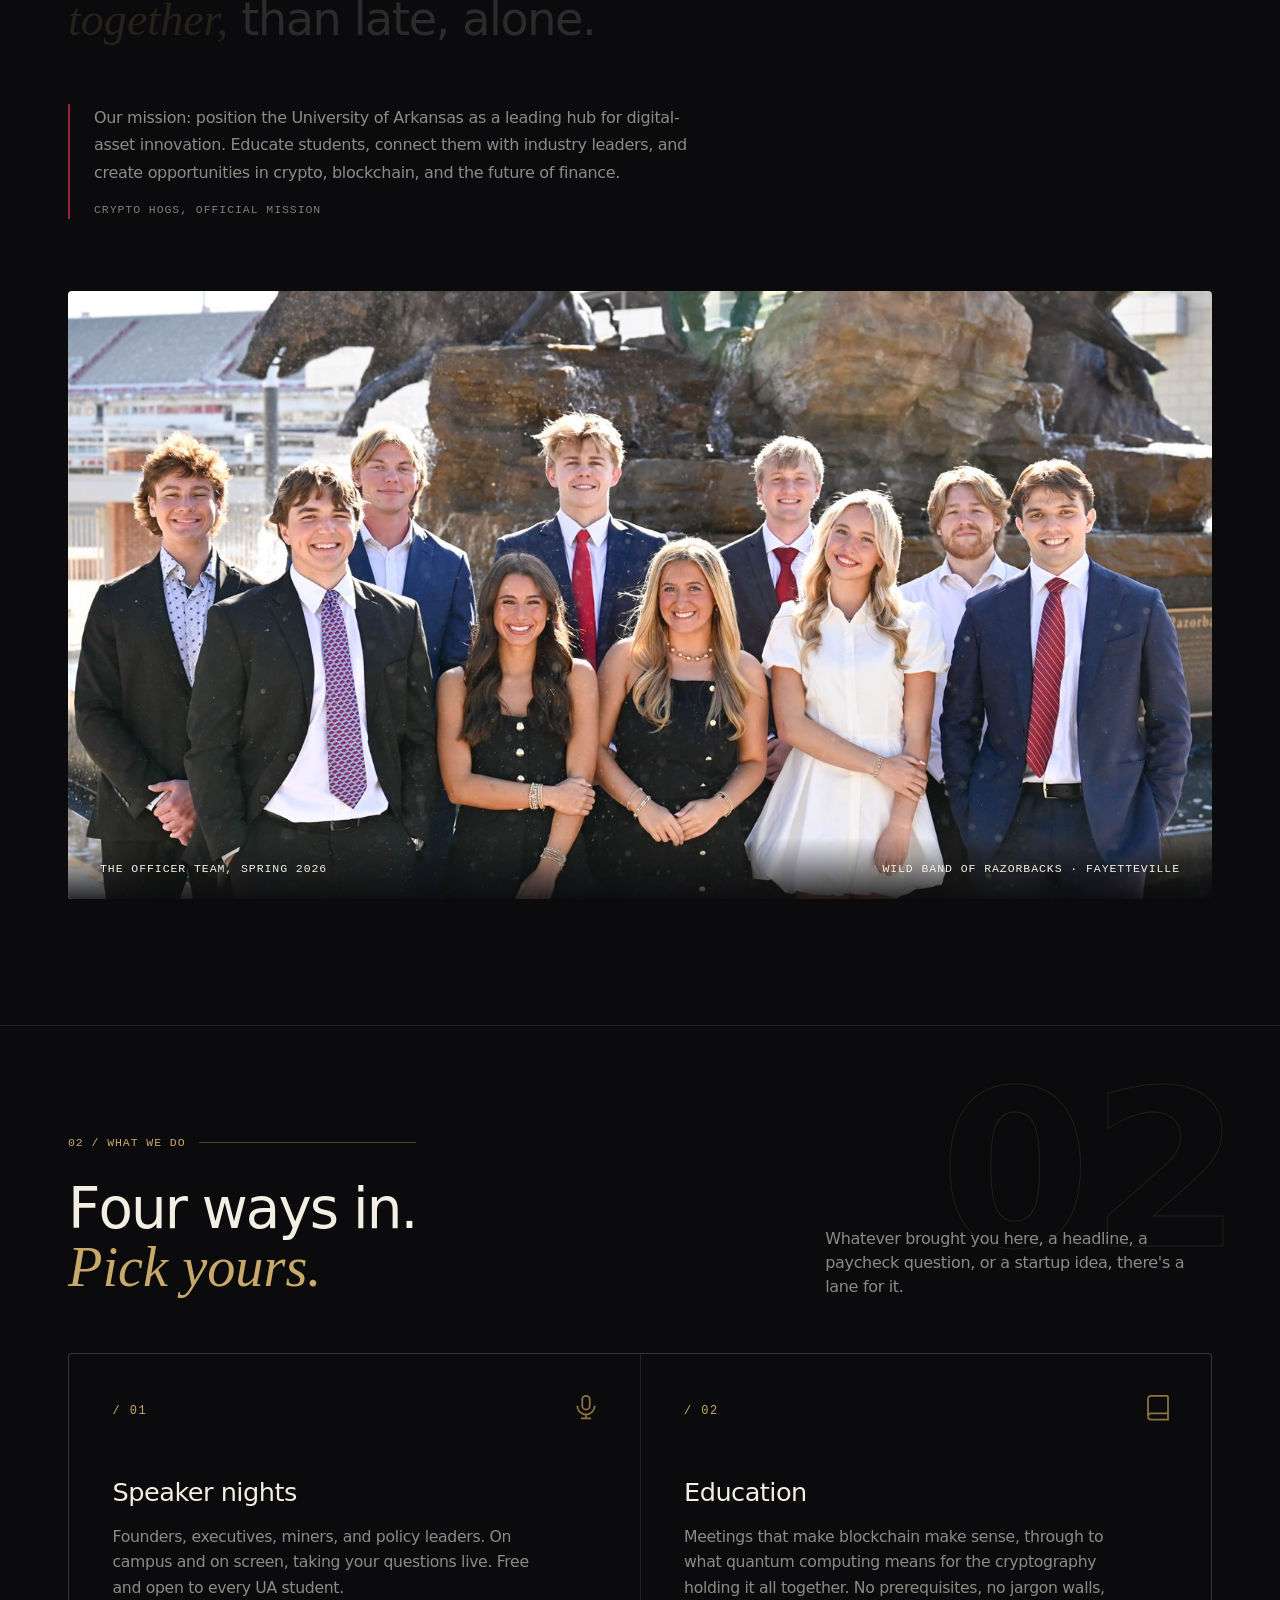
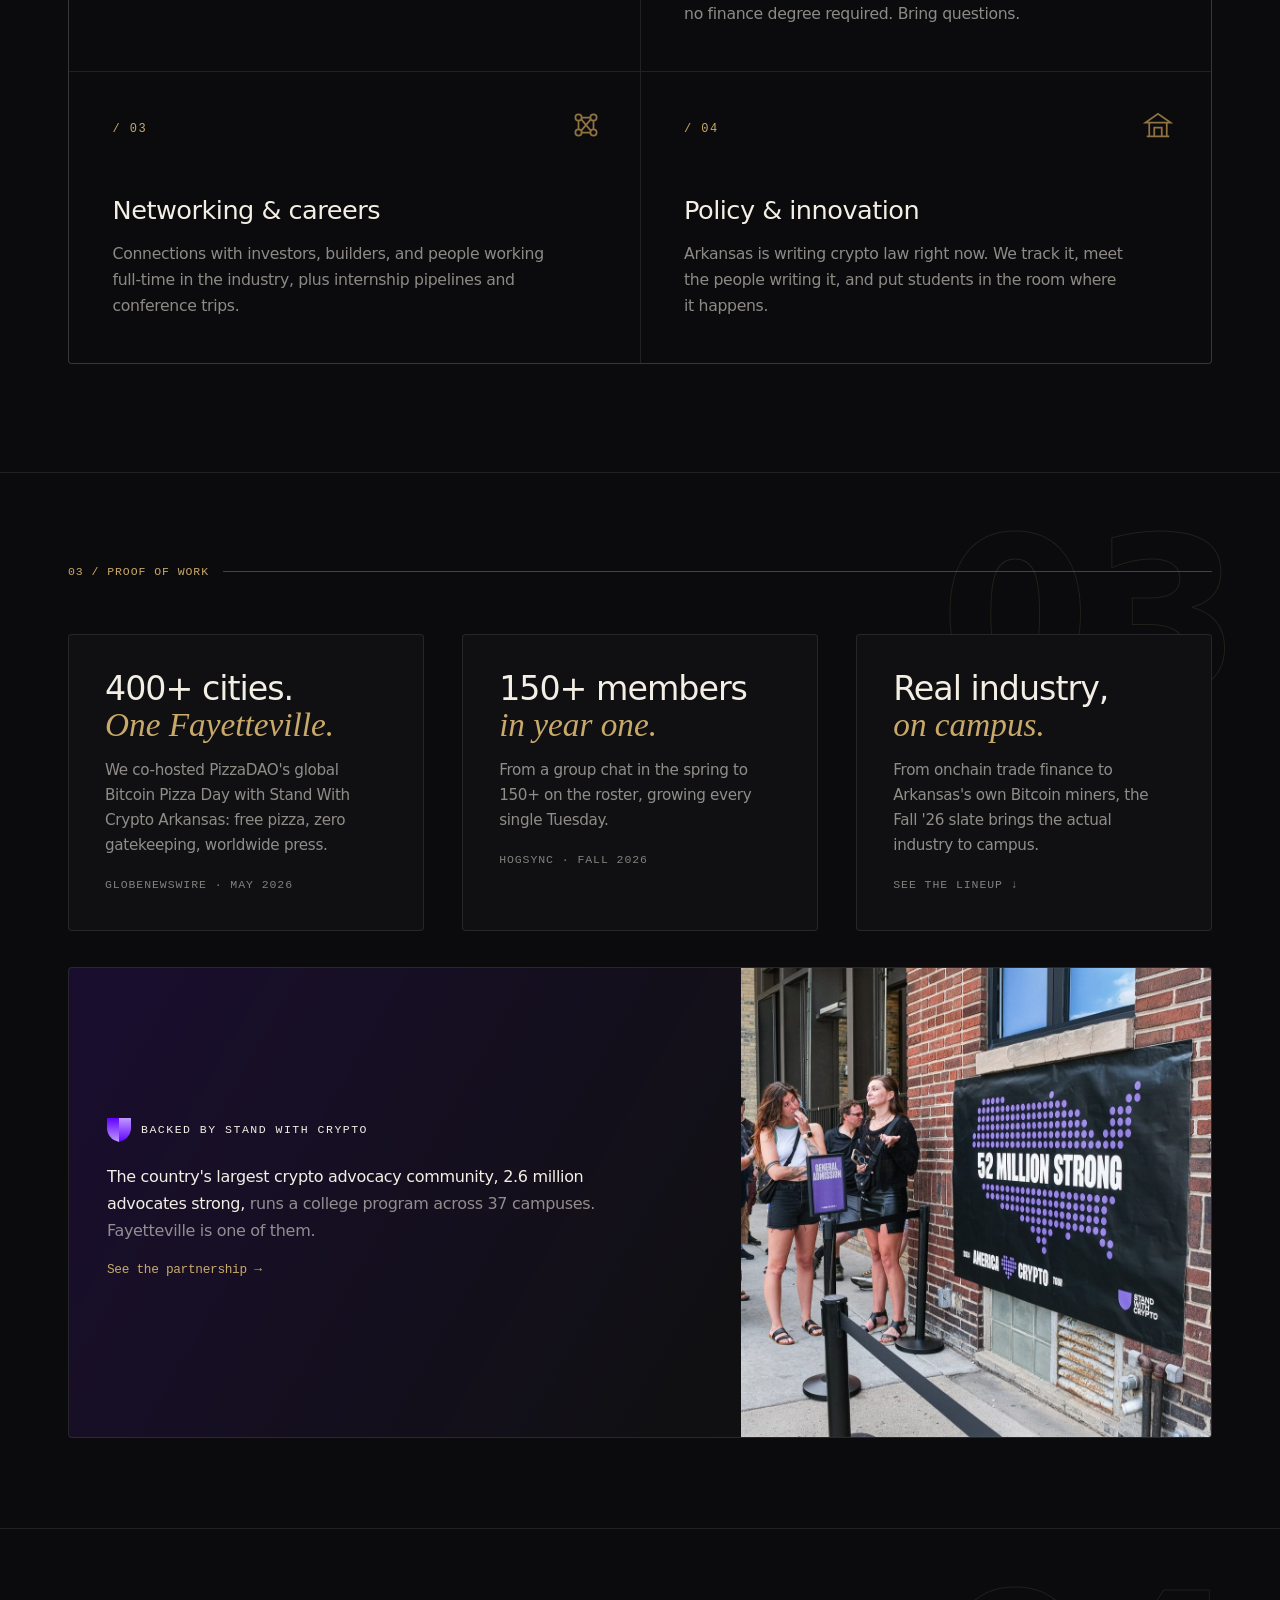
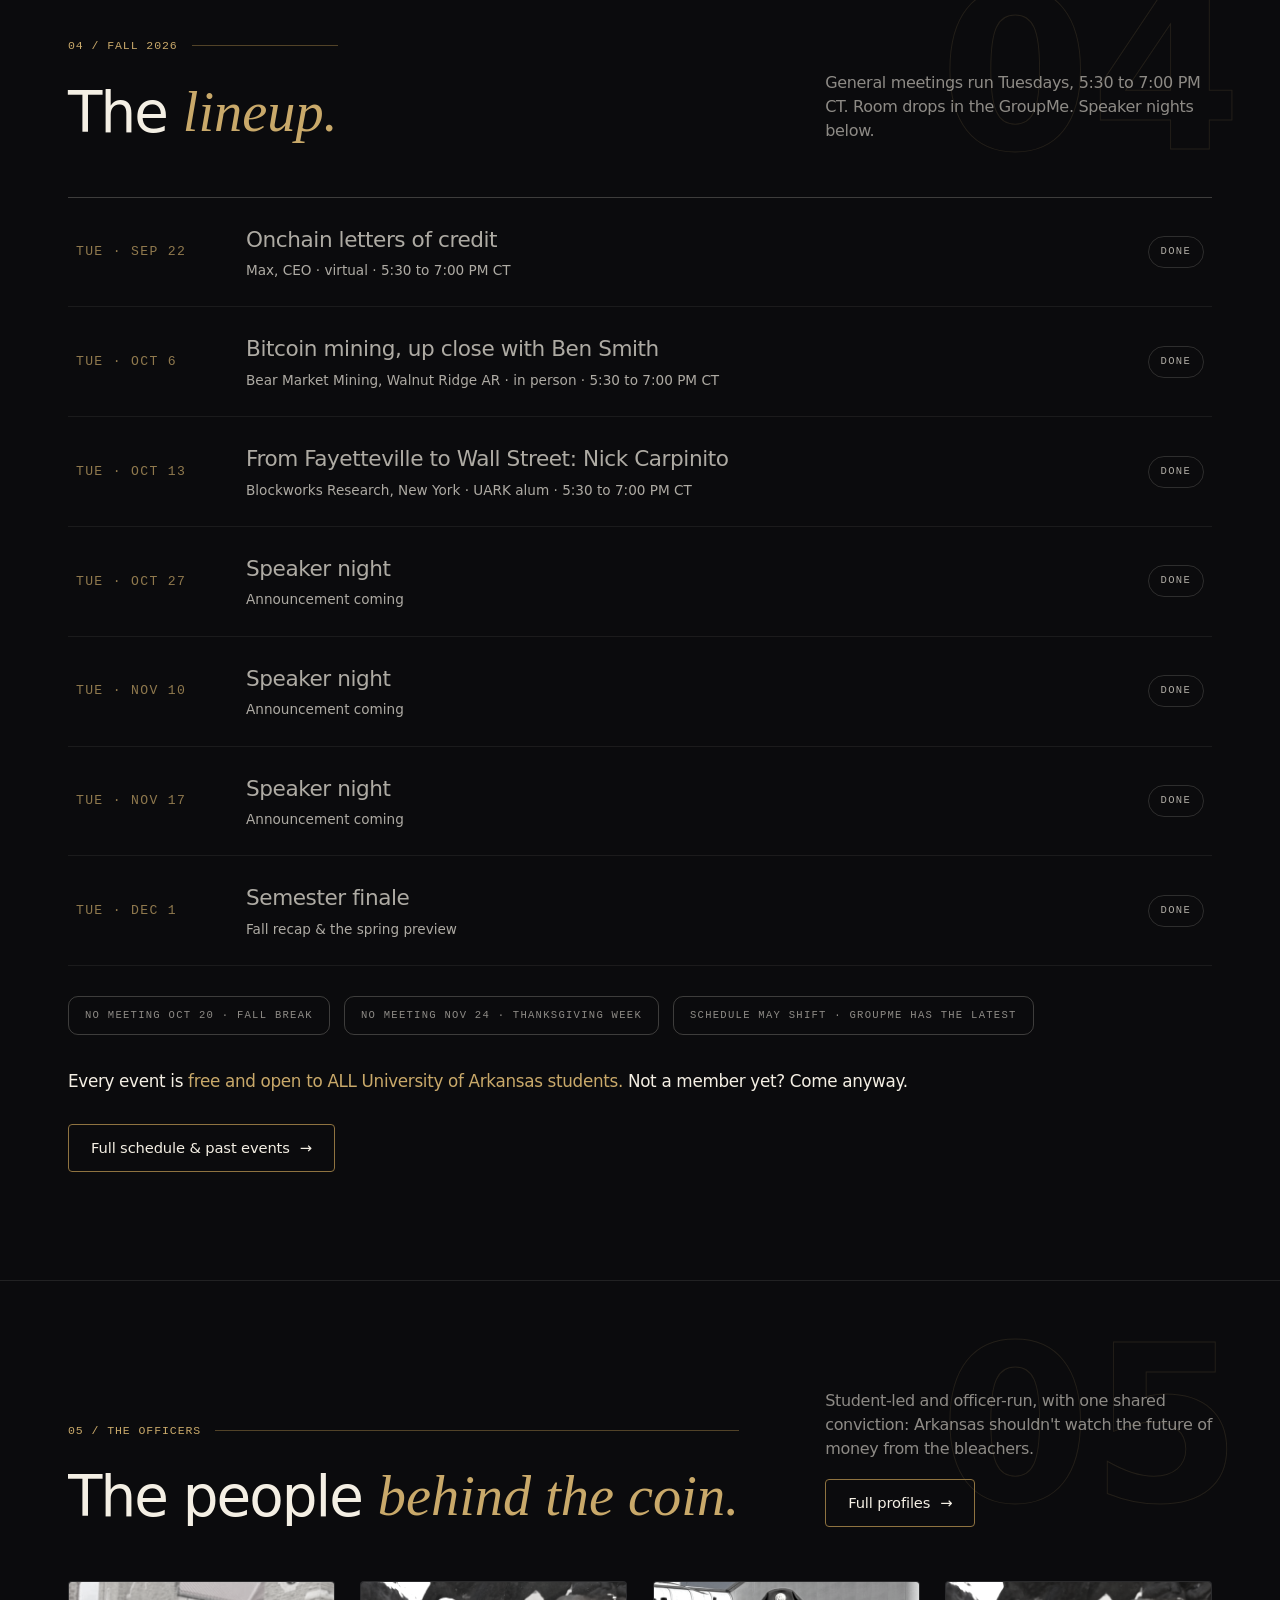
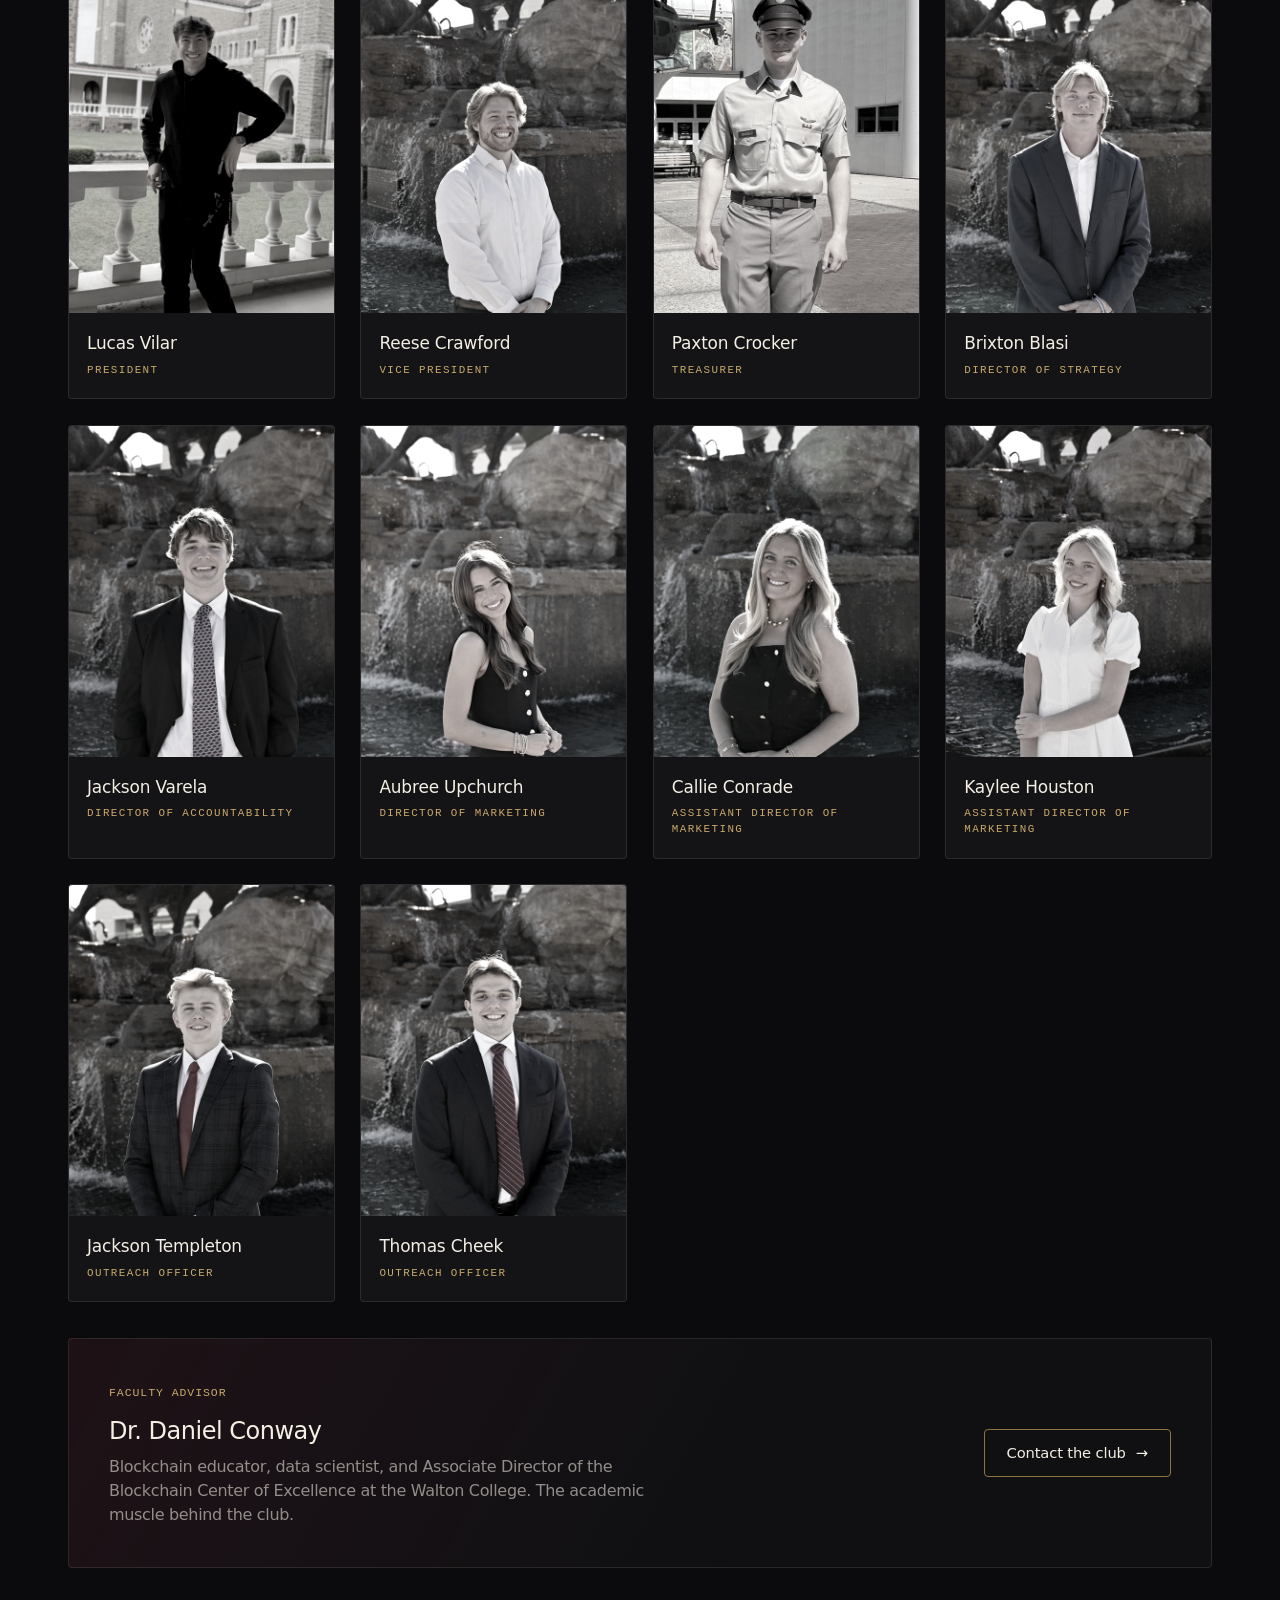
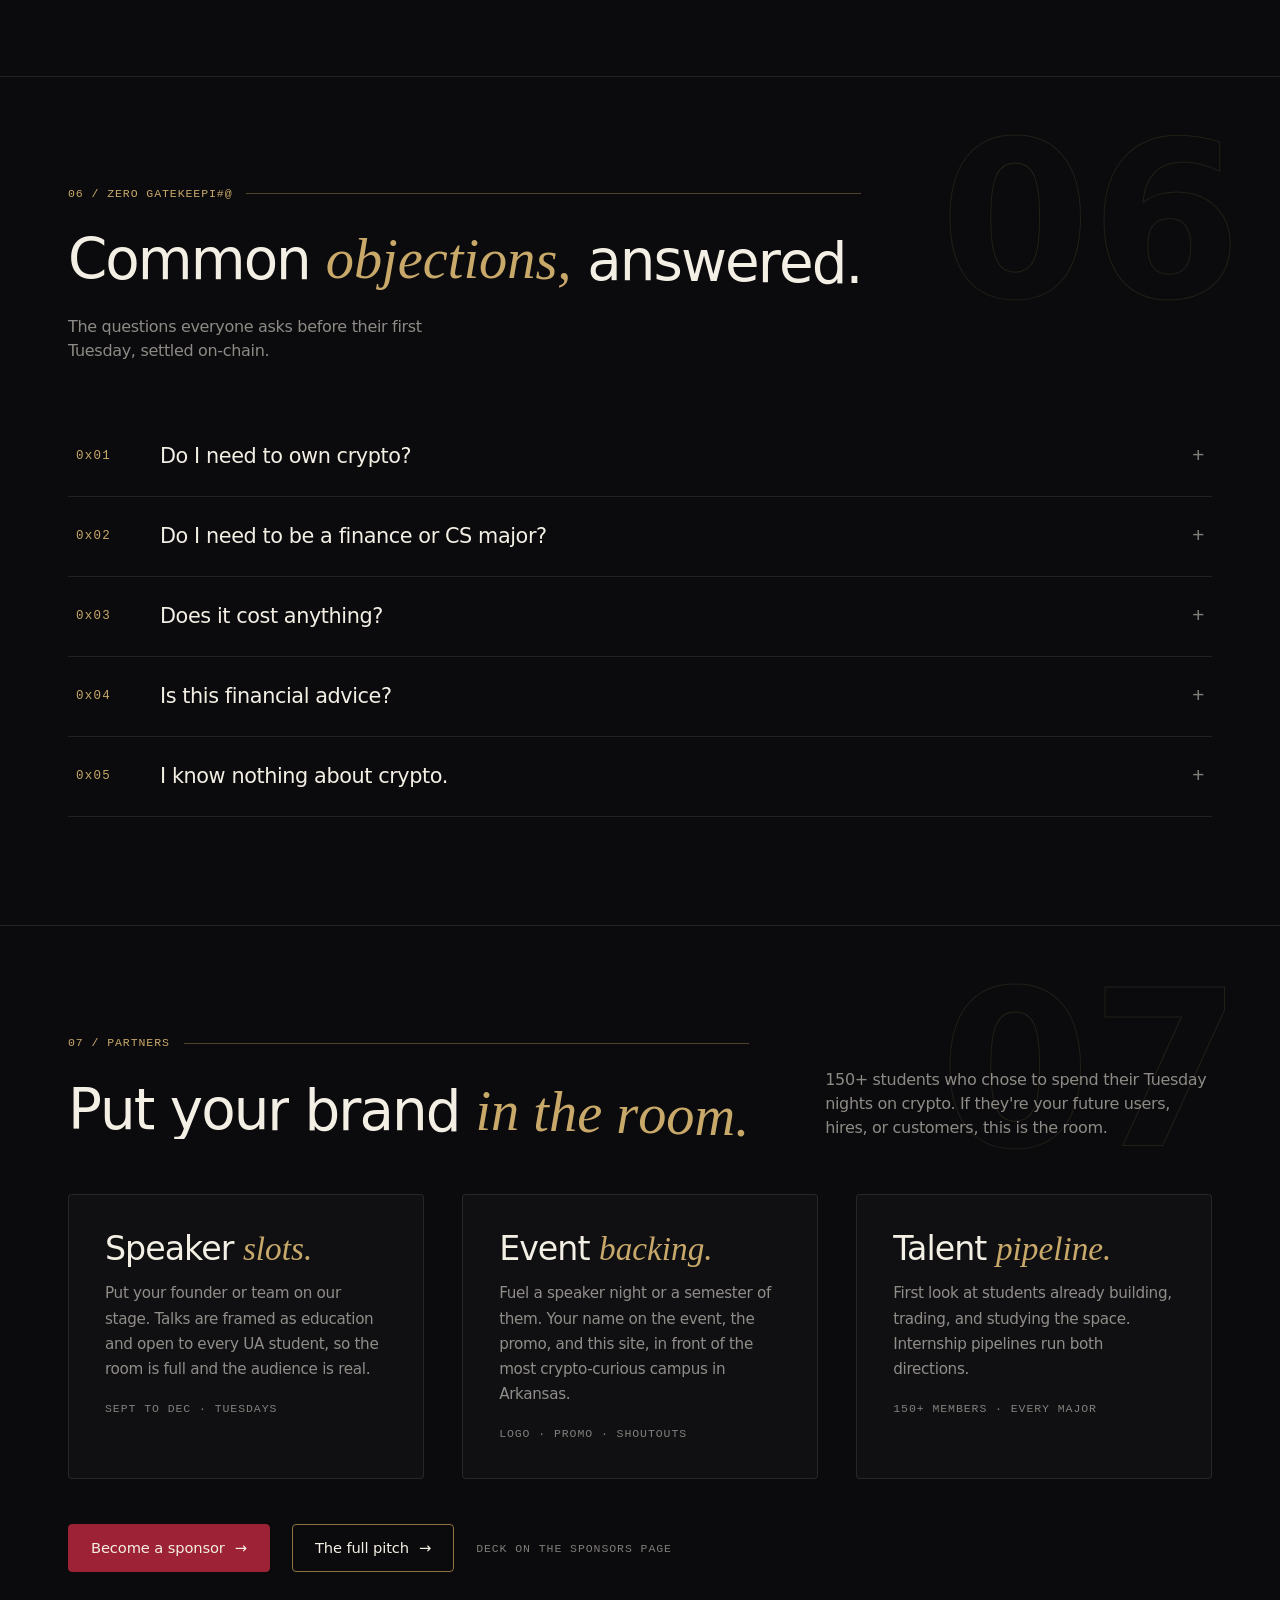
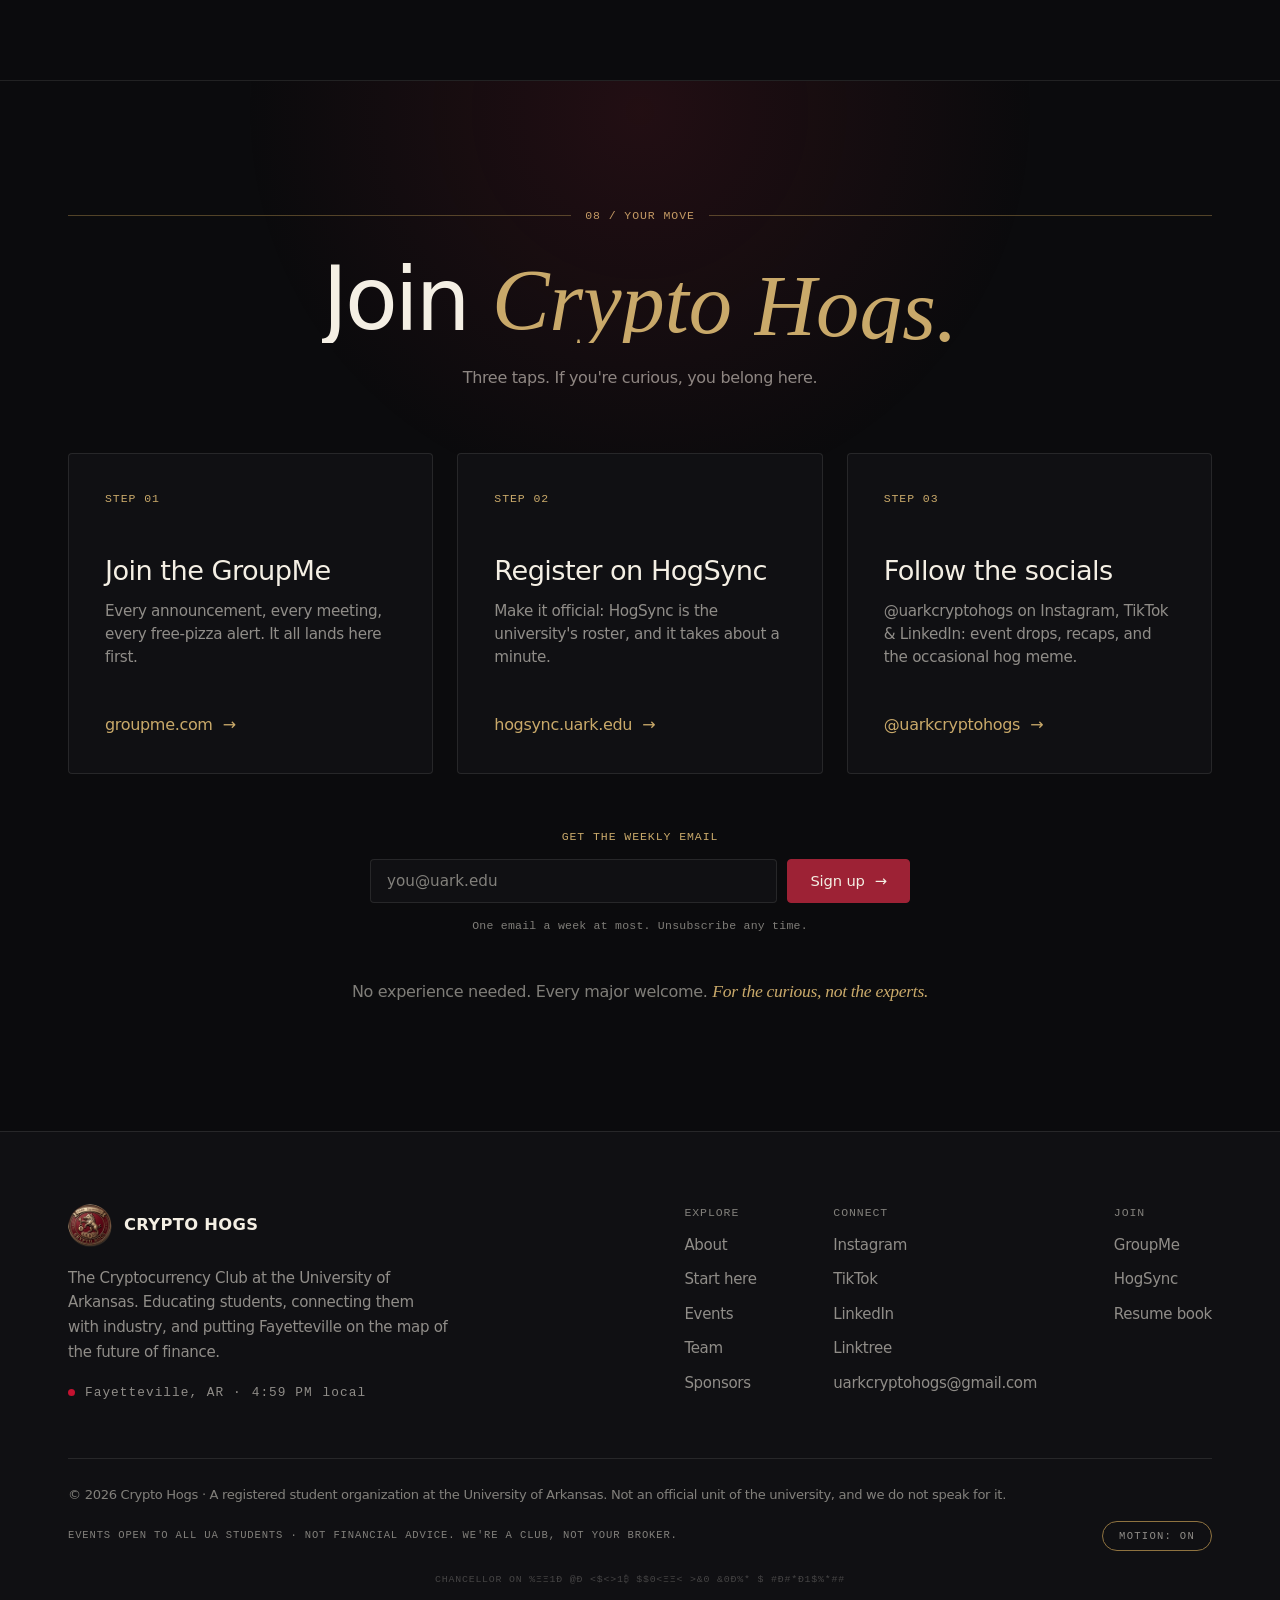
==== commit a2ba5396: "Carry the coin's three grey detail maps in one texture instead of six Ambient occlusion, roughness a" ====
--- a/index.html
+++ b/index.html
@@ -1993,24 +1993,28 @@
     const coin = new THREE.Mesh(geo, [edgeMat, headsMat, tailsMat]);
     /* Every mat.needsUpdate on a standard material makes three.js build another
        shader program, and a program is compiled and linked the first time it draws.
-       Attaching the four detail maps one at a time asked for a new program on each
+       Attaching the detail maps one at a time asked for a new program on each
        arrival, so the coin paid for about ten compiles and each one landed as a
        fresh stall two to four seconds after the page already looked finished. The
-       four maps now download in parallel and go on in a single assignment, which is
+       maps now download in parallel and go on in a single assignment, which is
        three programs for the whole coin, and the two faces hand over in separate
-       idle slots so their compiles never share a frame. */
-    const DETAIL = [['normal', 'normalMap'], ['rough', 'roughnessMap'], ['metal', 'metalnessMap'], ['ao', 'aoMap']];
+       idle slots so their compiles never share a frame.
+       Ambient occlusion, roughness and metalness share one 512 map a face: the
+       shader already reads them from .r, .g and .b, which is the glTF ORM layout,
+       so three greys that each cost the GPU a full size RGBA upload now cost one
+       half size upload between them. Rebuild it with tools/build-coin-orm.py. */
     const idleSlot = () => new Promise(r => ('requestIdleCallback' in window) ? requestIdleCallback(() => r(), {timeout: 1200}) : setTimeout(r, 200));
-    const loadDetail = base => Promise.all(DETAIL.map(([k, prop]) => new Promise(res => {
-      loader.load('assets/coin-tex/' + base + '-' + k + '.webp', t => res([prop, t]), undefined, () => res(null));
+    const loadDetail = base => Promise.all(['normal', 'orm'].map(k => new Promise(res => {
+      loader.load('assets/coin-tex/' + base + '-' + k + '.webp', t => res([k, t]), undefined, () => res(null));
     })));
     const applyDetail = (mat, loaded) => {
       loaded.forEach(pair => {
         if (!pair) return;
-        const [prop, t] = pair;
+        const [k, t] = pair;
         prep(t, false);
-        if (prop === 'aoMap') t.channel = 0;
-        mat[prop] = t;
+        if (k === 'normal') { mat.normalMap = t; return; }
+        t.channel = 0;
+        mat.aoMap = t; mat.roughnessMap = t; mat.metalnessMap = t;
       });
       mat.needsUpdate = true;
     };
